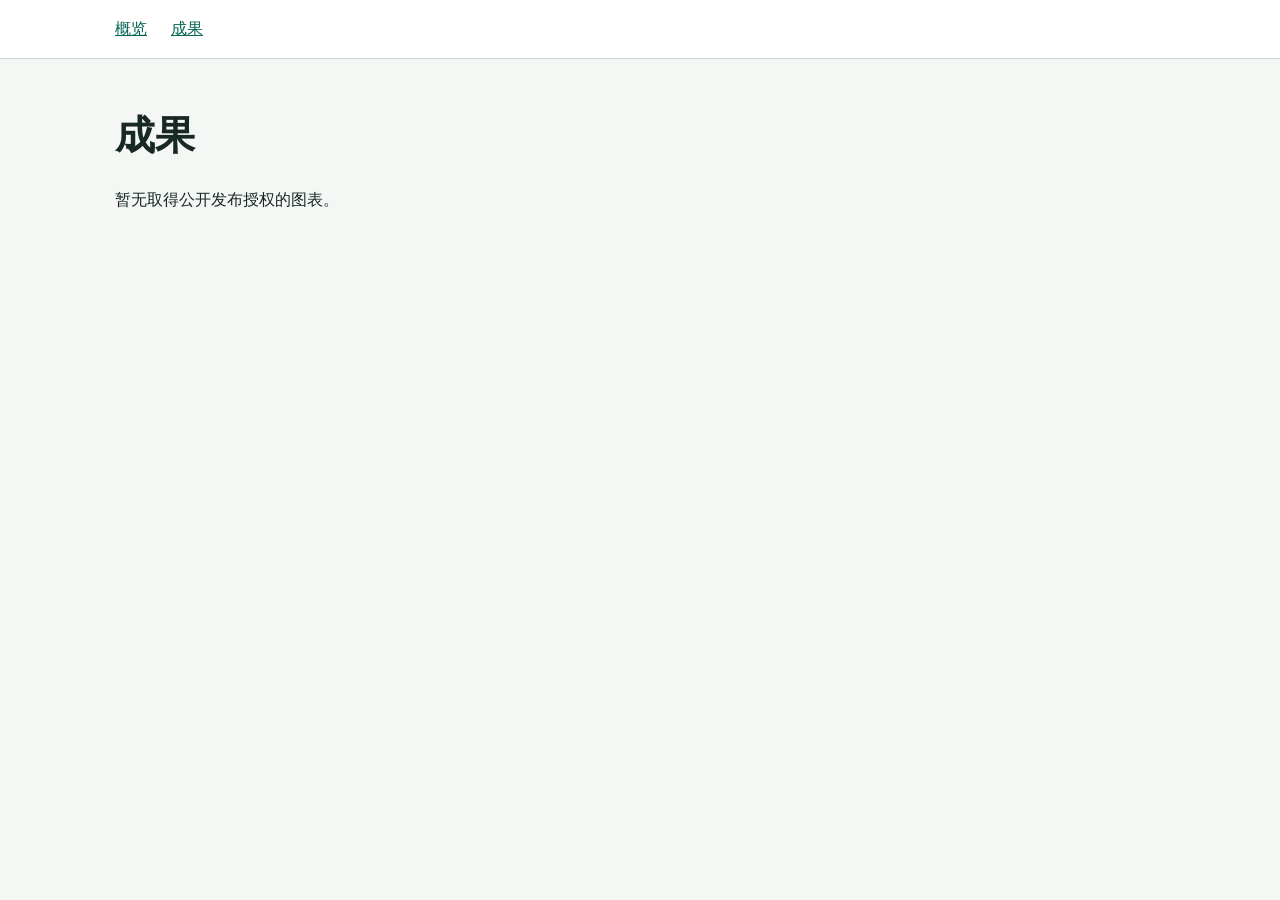
==== docs/results.html @ 7135bedb "Publish empty connectivity preview" ====
<!doctype html>
<html lang="zh-CN"><head><meta charset="utf-8"><meta name="viewport" content="width=device-width, initial-scale=1"><title>成果</title><link rel="stylesheet" href="assets/site.css"></head><body><header><nav class="wrap" aria-label="站点导航"><a href="index.html">概览</a><a href="results.html">成果</a></nav></header><main class="wrap"><h1>成果</h1><p class="intro">暂无取得公开发布授权的图表。</p></main></body></html>
---- docs/assets/site.css ----
:root{color:#182825;background:#f5f7f5;font-family:system-ui,sans-serif;line-height:1.65}
body{margin:0} .wrap{width:min(1050px,calc(100% - 2rem));margin:auto}
header{background:#fff;border-bottom:1px solid #cad8d1} nav{display:flex;gap:1.5rem;padding:1rem 0}
a{color:#066556} a:focus-visible{outline:2px solid #066556;outline-offset:4px}
main{padding:1.5rem 0 3rem} h1,h2,h3{line-height:1.25} h1{font-size:clamp(1.7rem,5vw,2.5rem)}
.intro{max-width:70ch} article{padding:1rem clamp(.65rem,3vw,1.5rem);margin:1rem 0 1.5rem;background:#fff;border:1px solid #cad8d1}
figure{margin:1rem 0} img{display:block;width:100%;height:auto} figcaption,.downloads{margin-top:.6rem}
summary{cursor:pointer;color:#066556;font-weight:600}.table-wrap{overflow:auto}
table{width:100%;border-collapse:collapse;text-align:start;font-variant-numeric:tabular-nums}
th,td{border-bottom:1px solid #cad8d1;padding:.4rem .55rem;text-align:start;min-width:5ch}
@media(max-width:480px){
  .table-wrap{overflow:visible} table,tbody,tr{display:block}
  thead{position:absolute;width:1px;height:1px;overflow:hidden;clip-path:inset(50%);white-space:nowrap}
  tbody tr{margin:.65rem 0;padding:.35rem .5rem;border:1px solid #cad8d1}
  td{display:grid;grid-template-columns:minmax(4.5rem,2fr) minmax(0,3fr);gap:.4rem;
     min-width:0;padding:.3rem .15rem;overflow-wrap:anywhere}
  td::before{content:attr(data-label);font-weight:600} td:last-child{border-bottom:0}
}
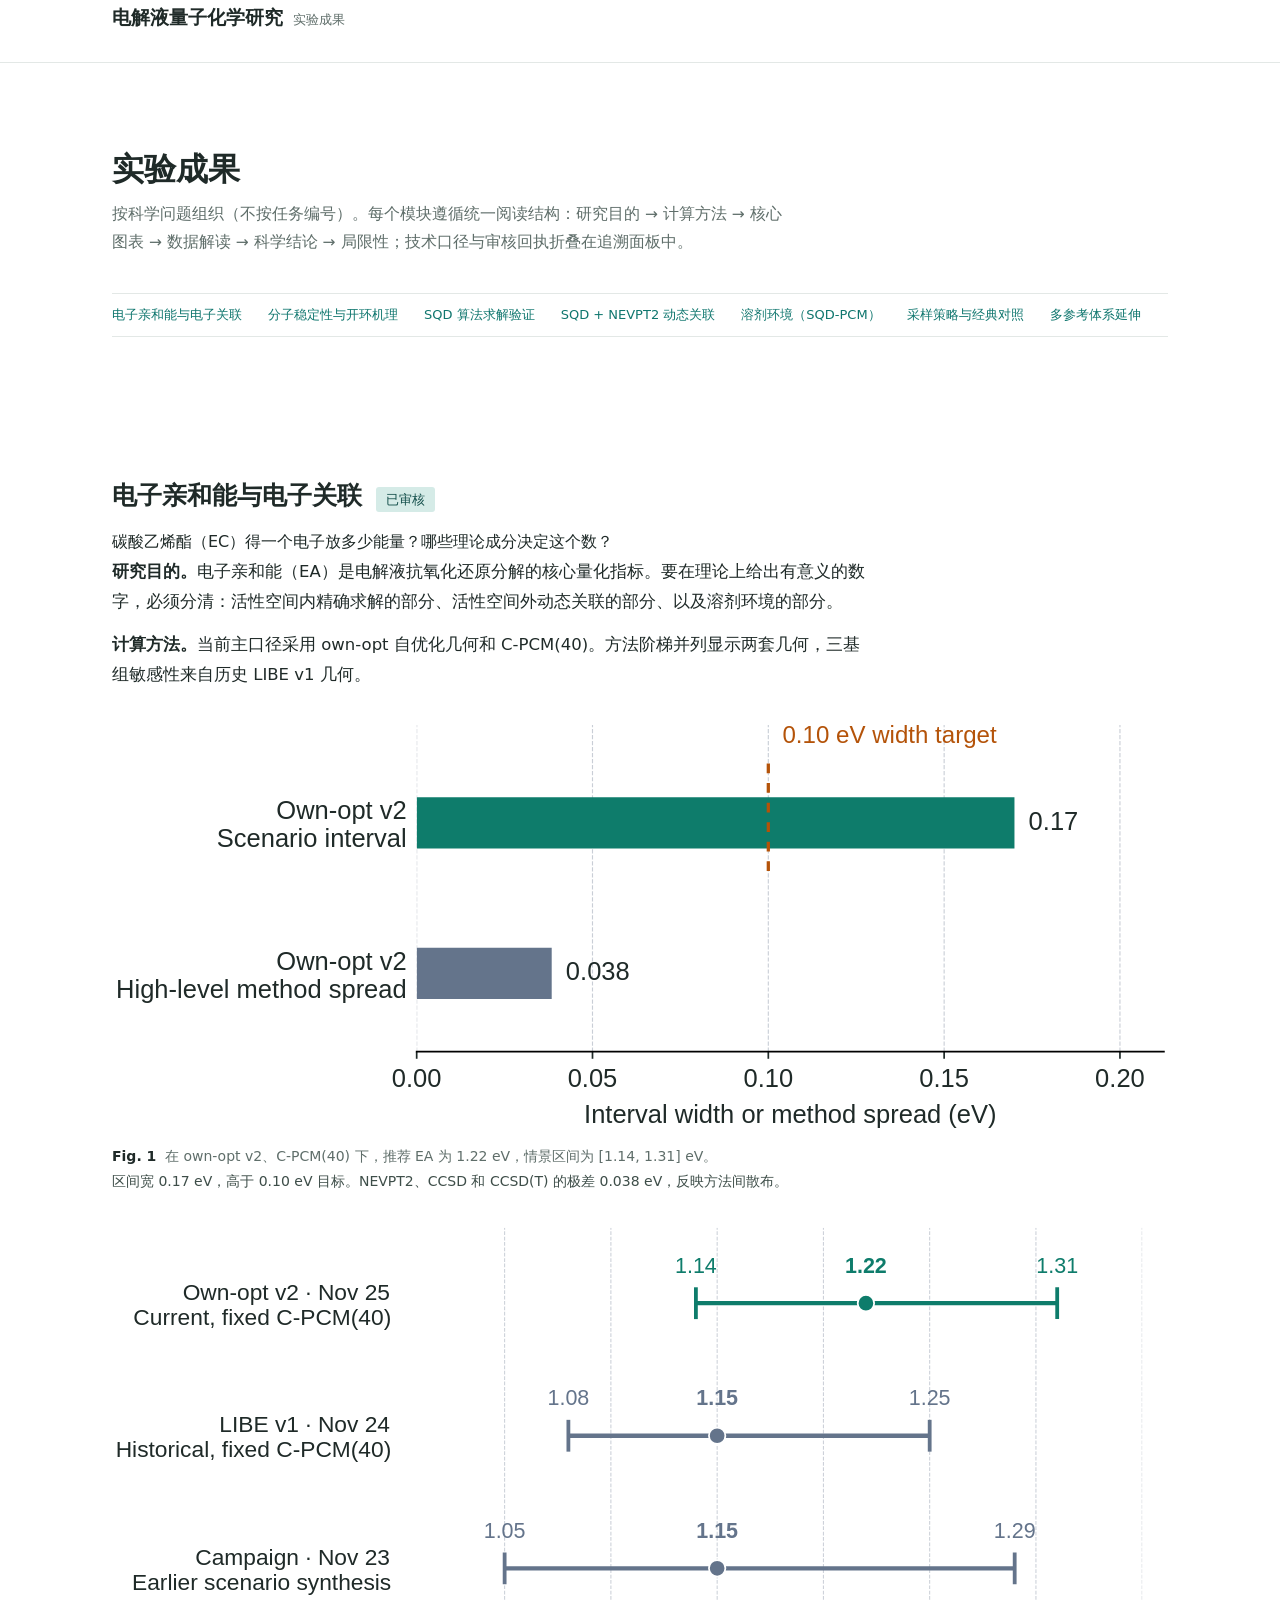
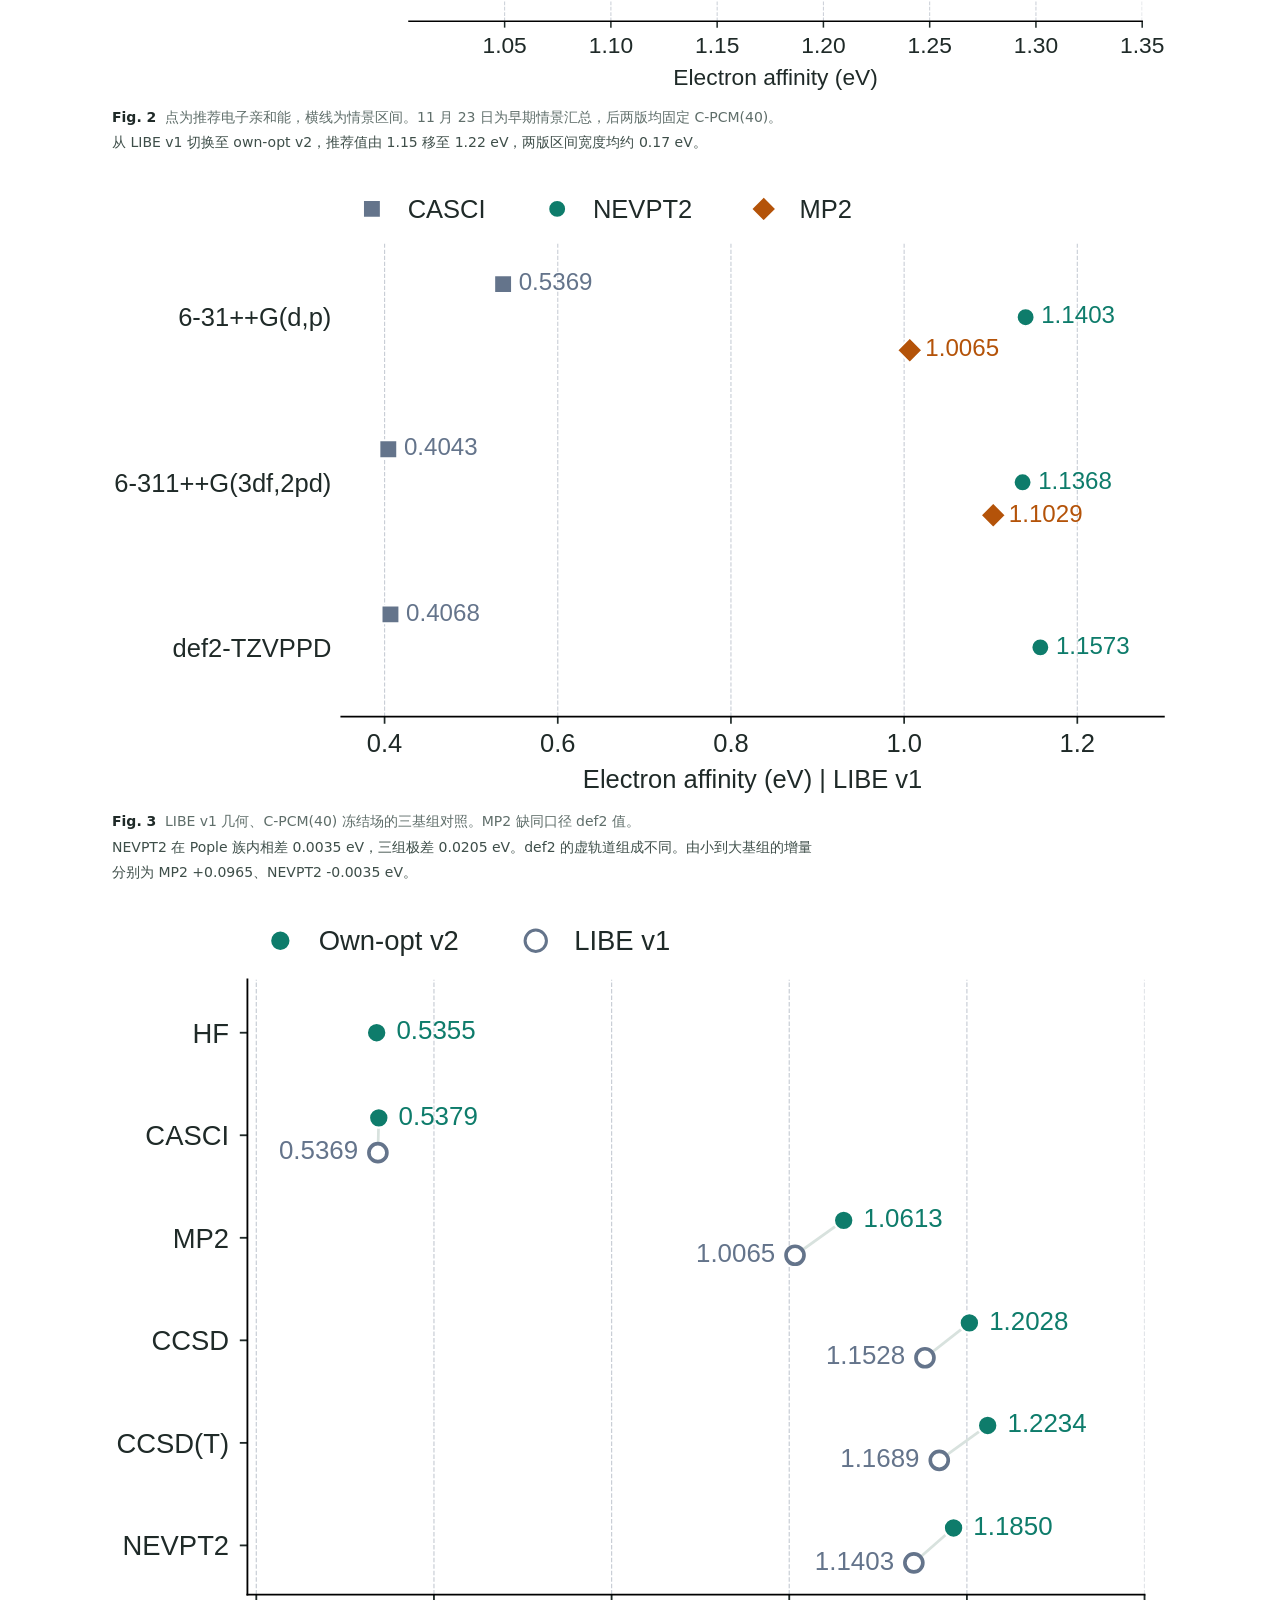
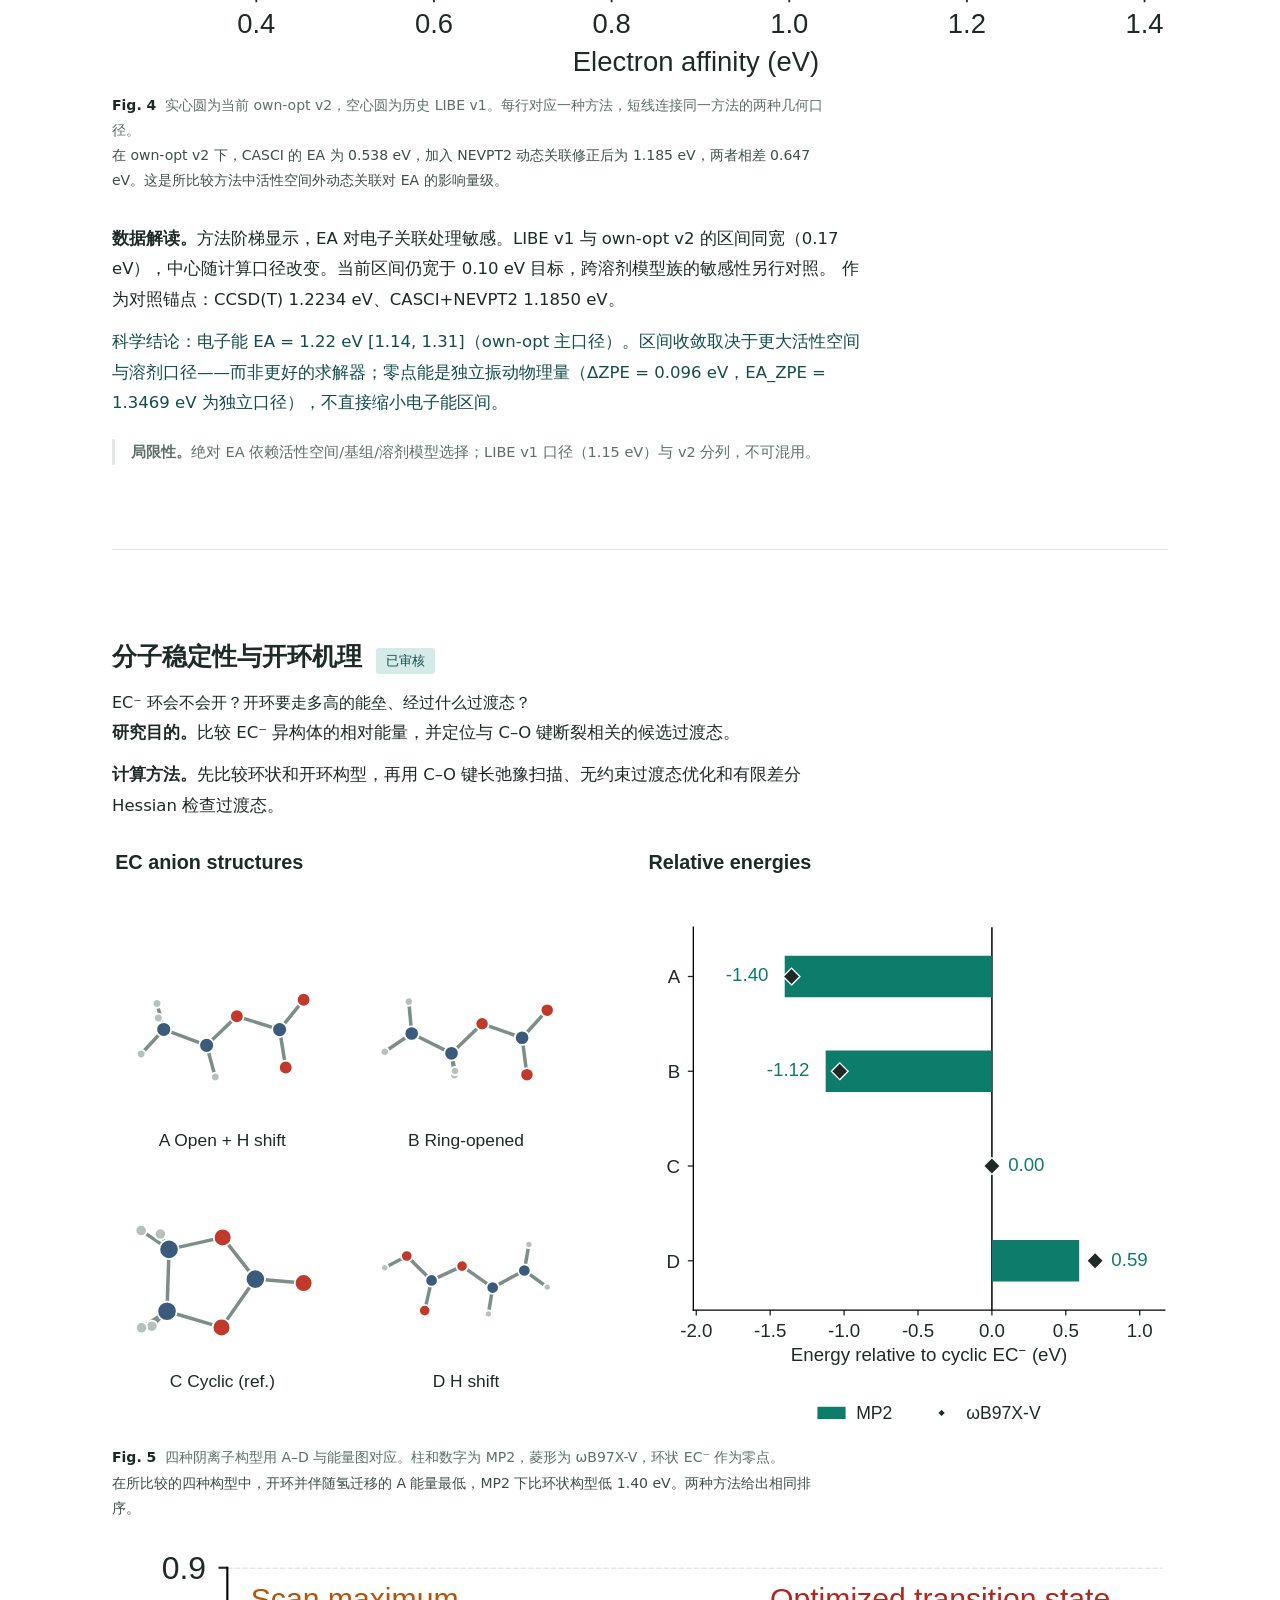
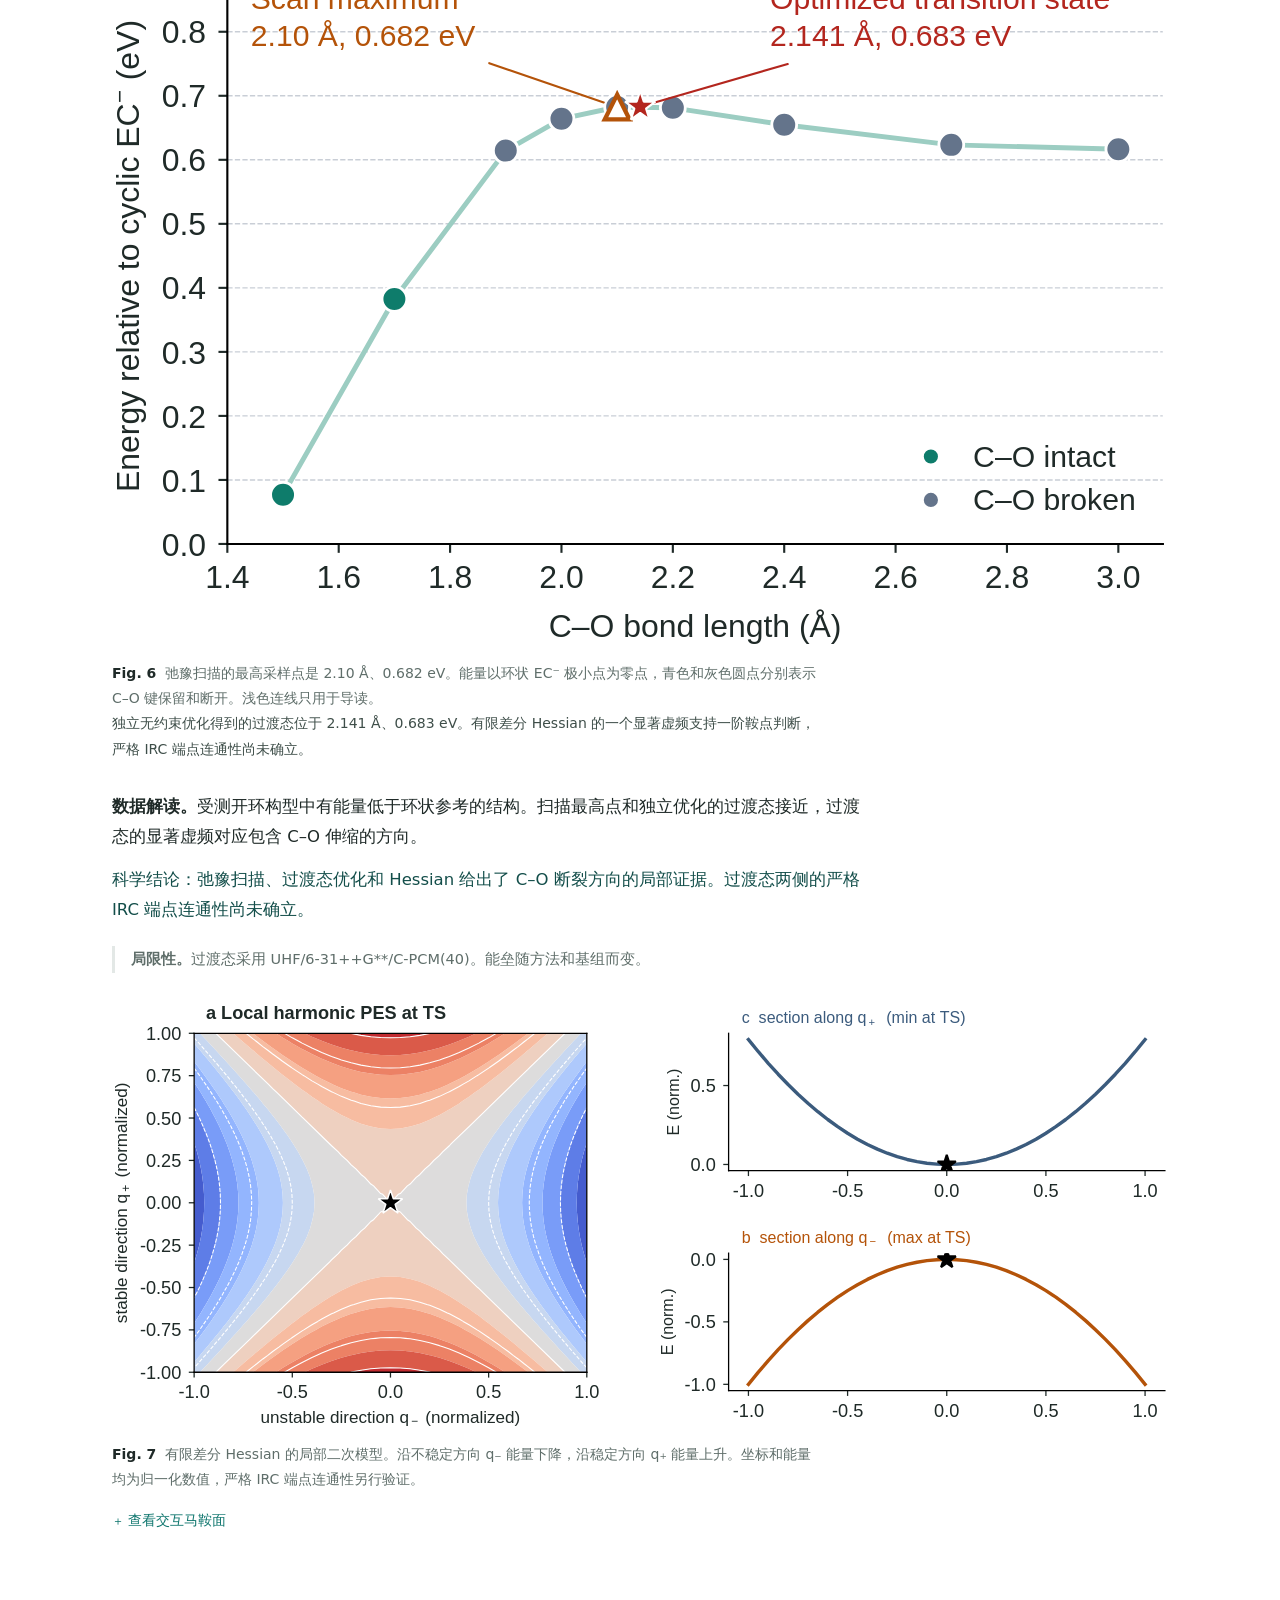
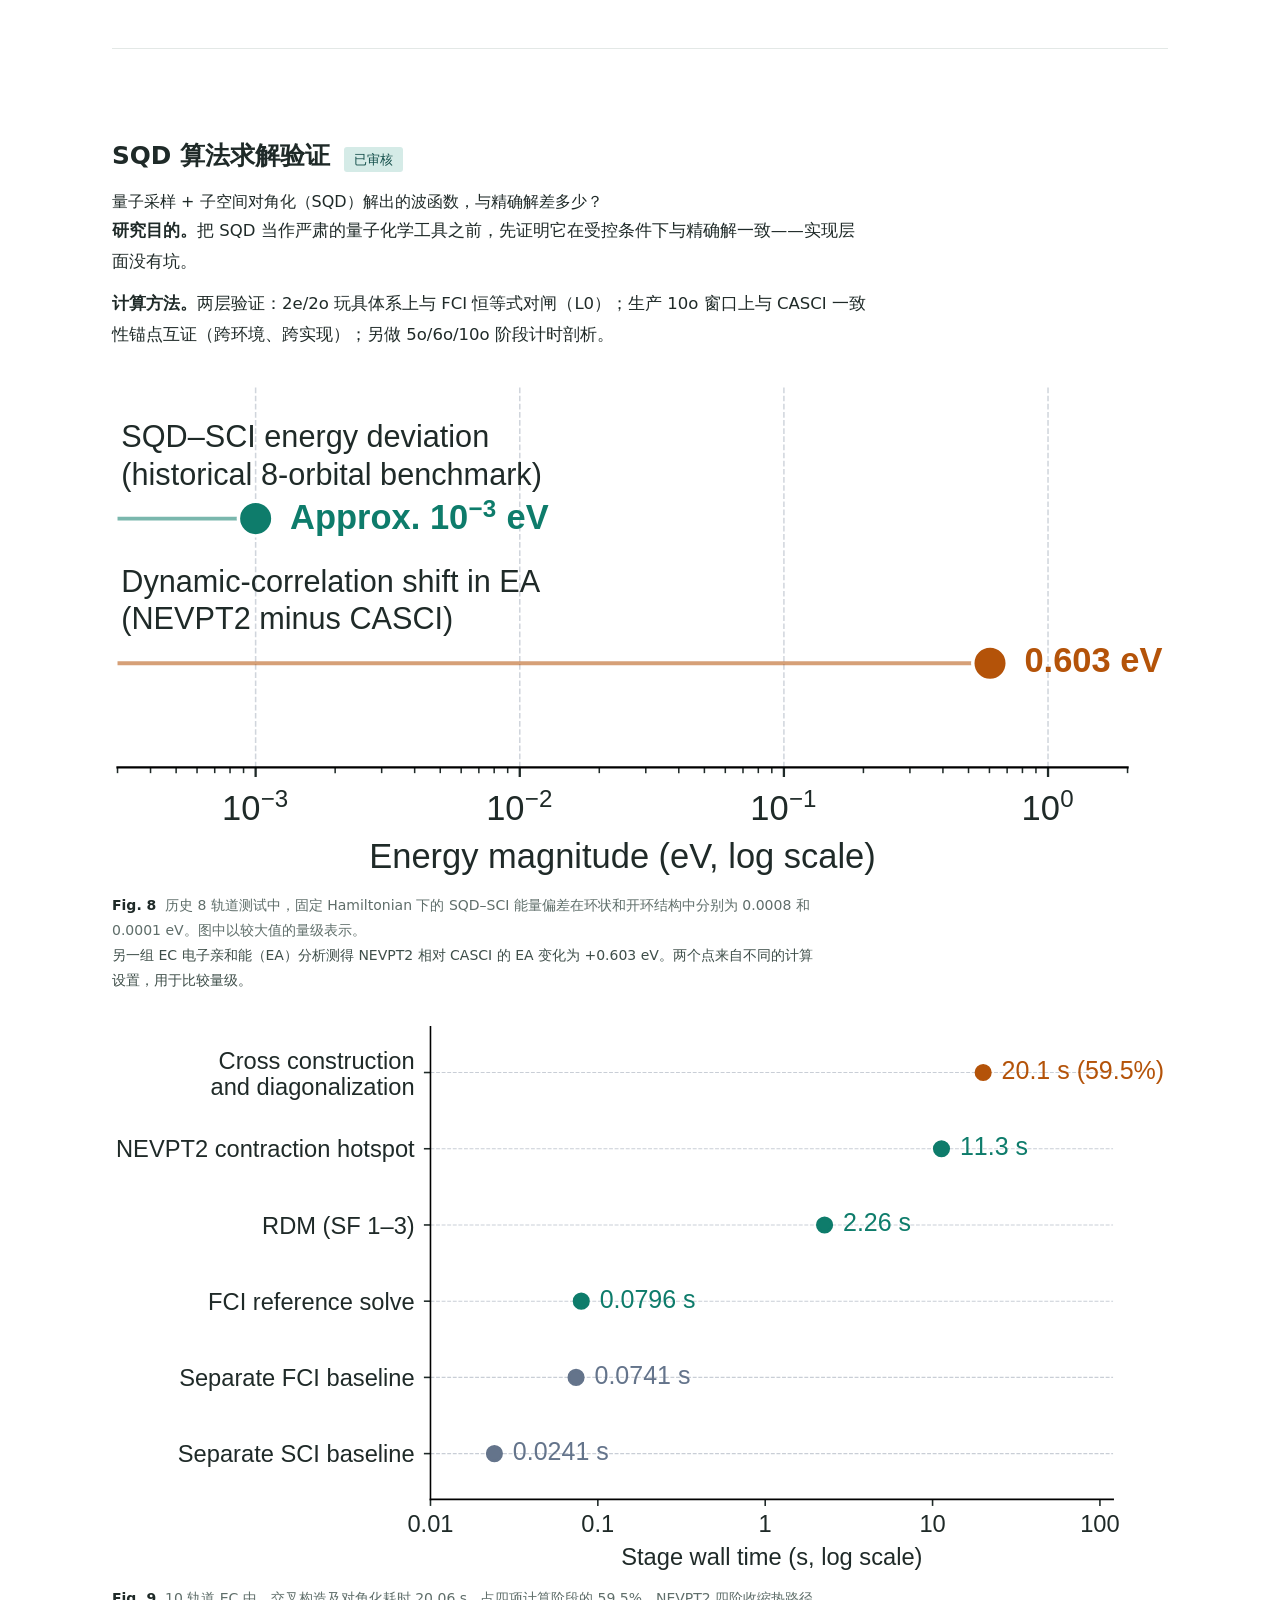
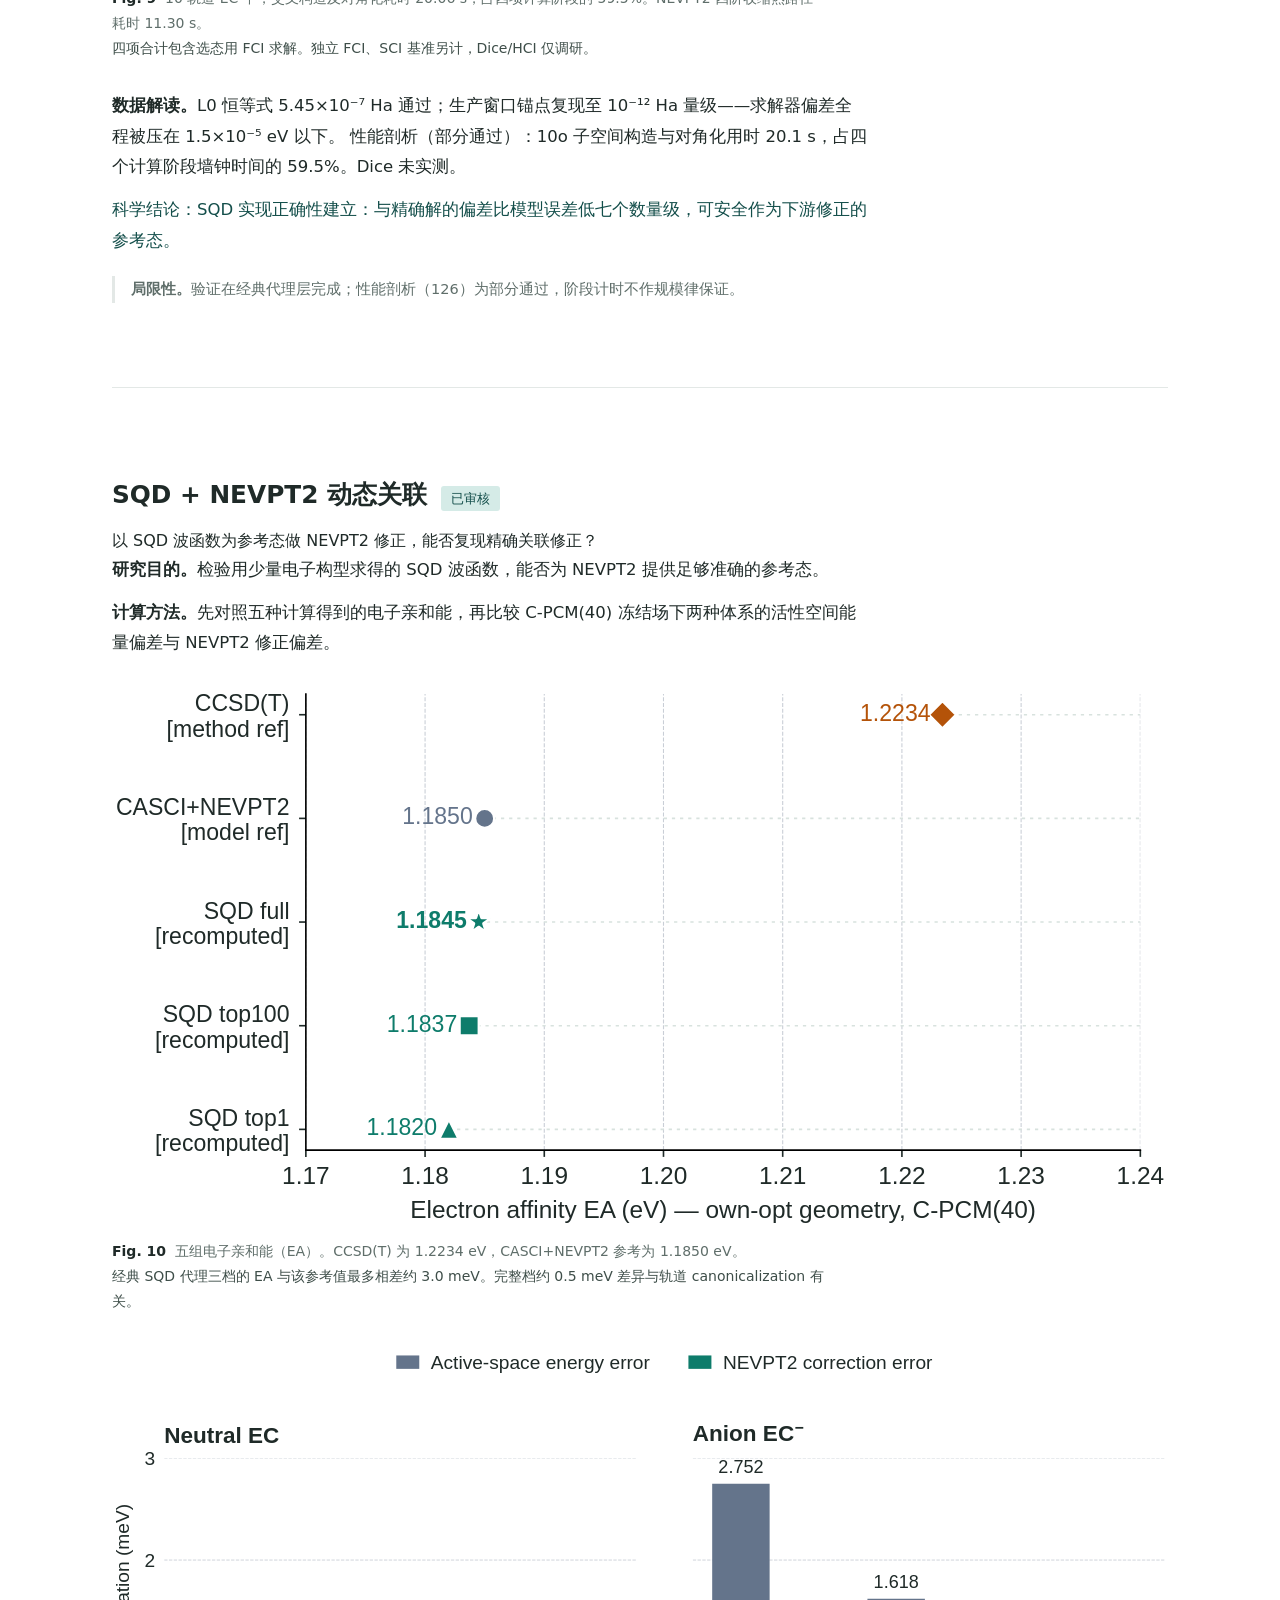
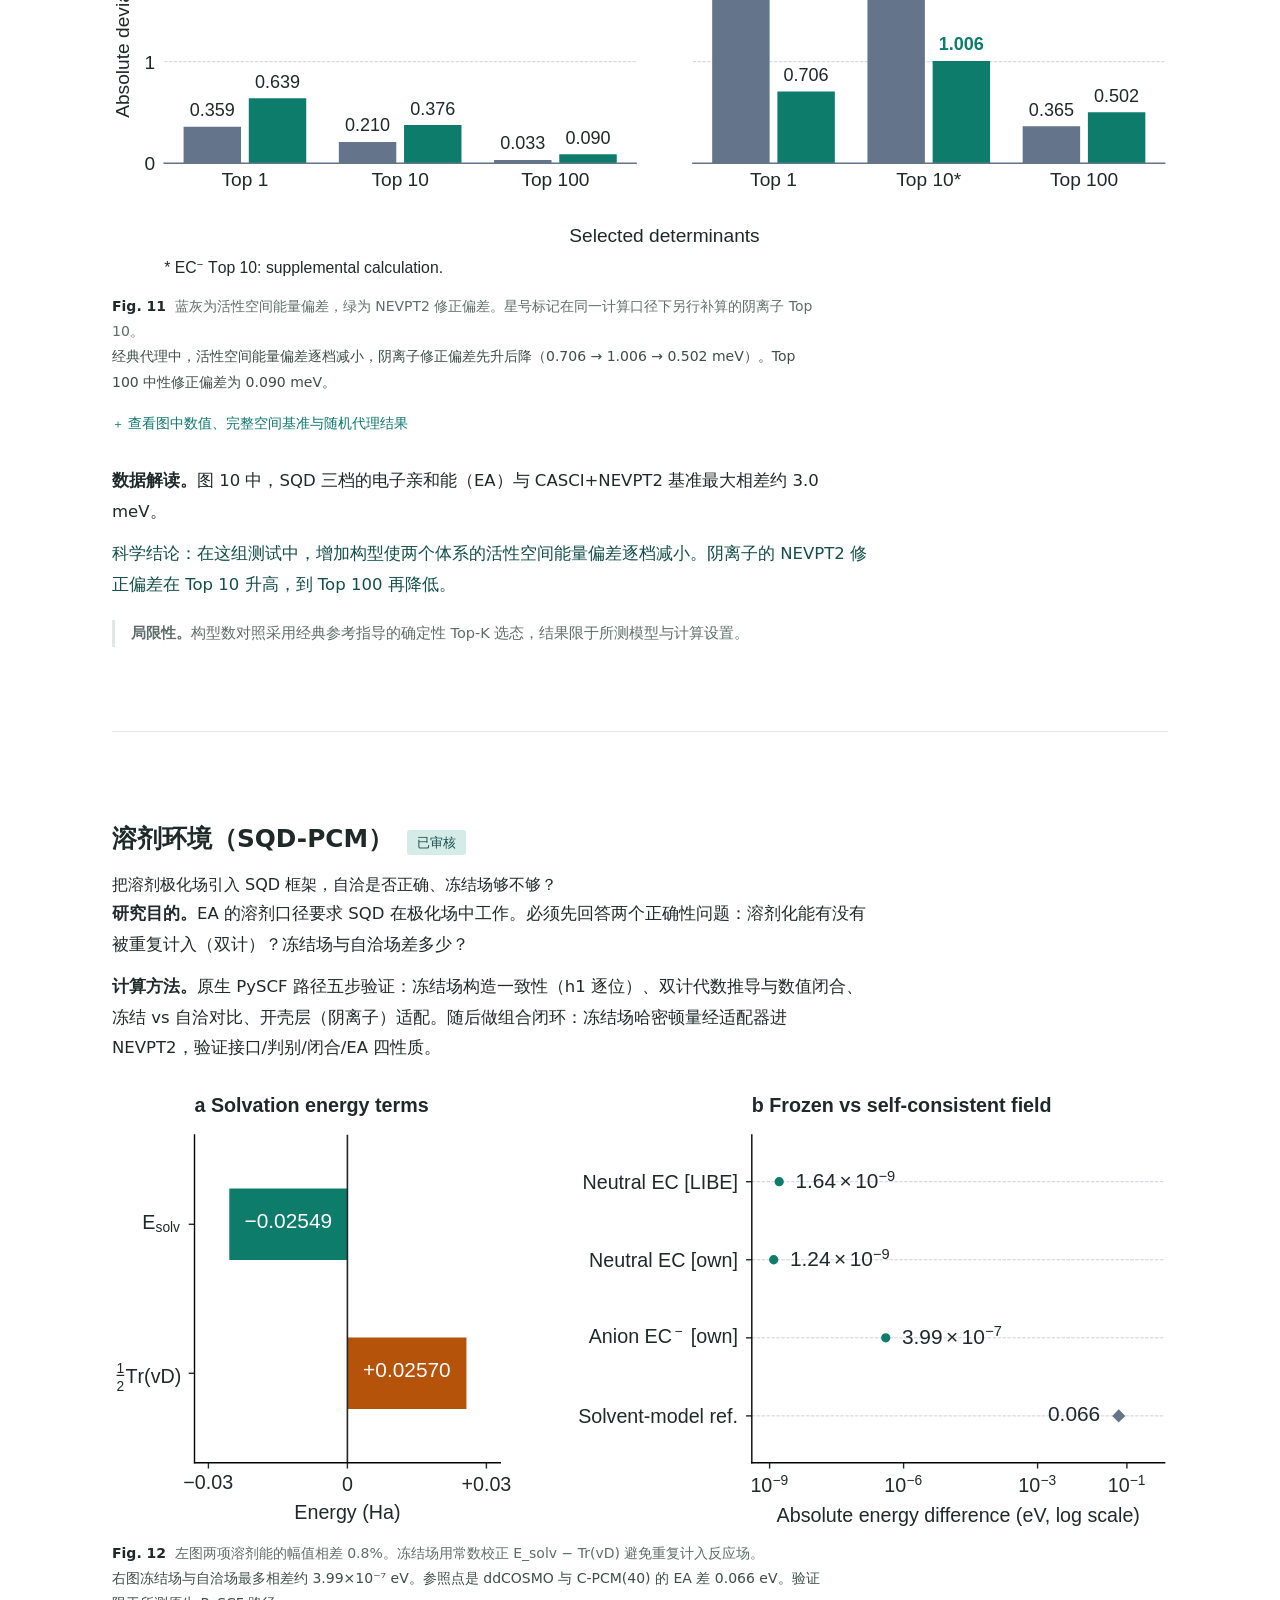
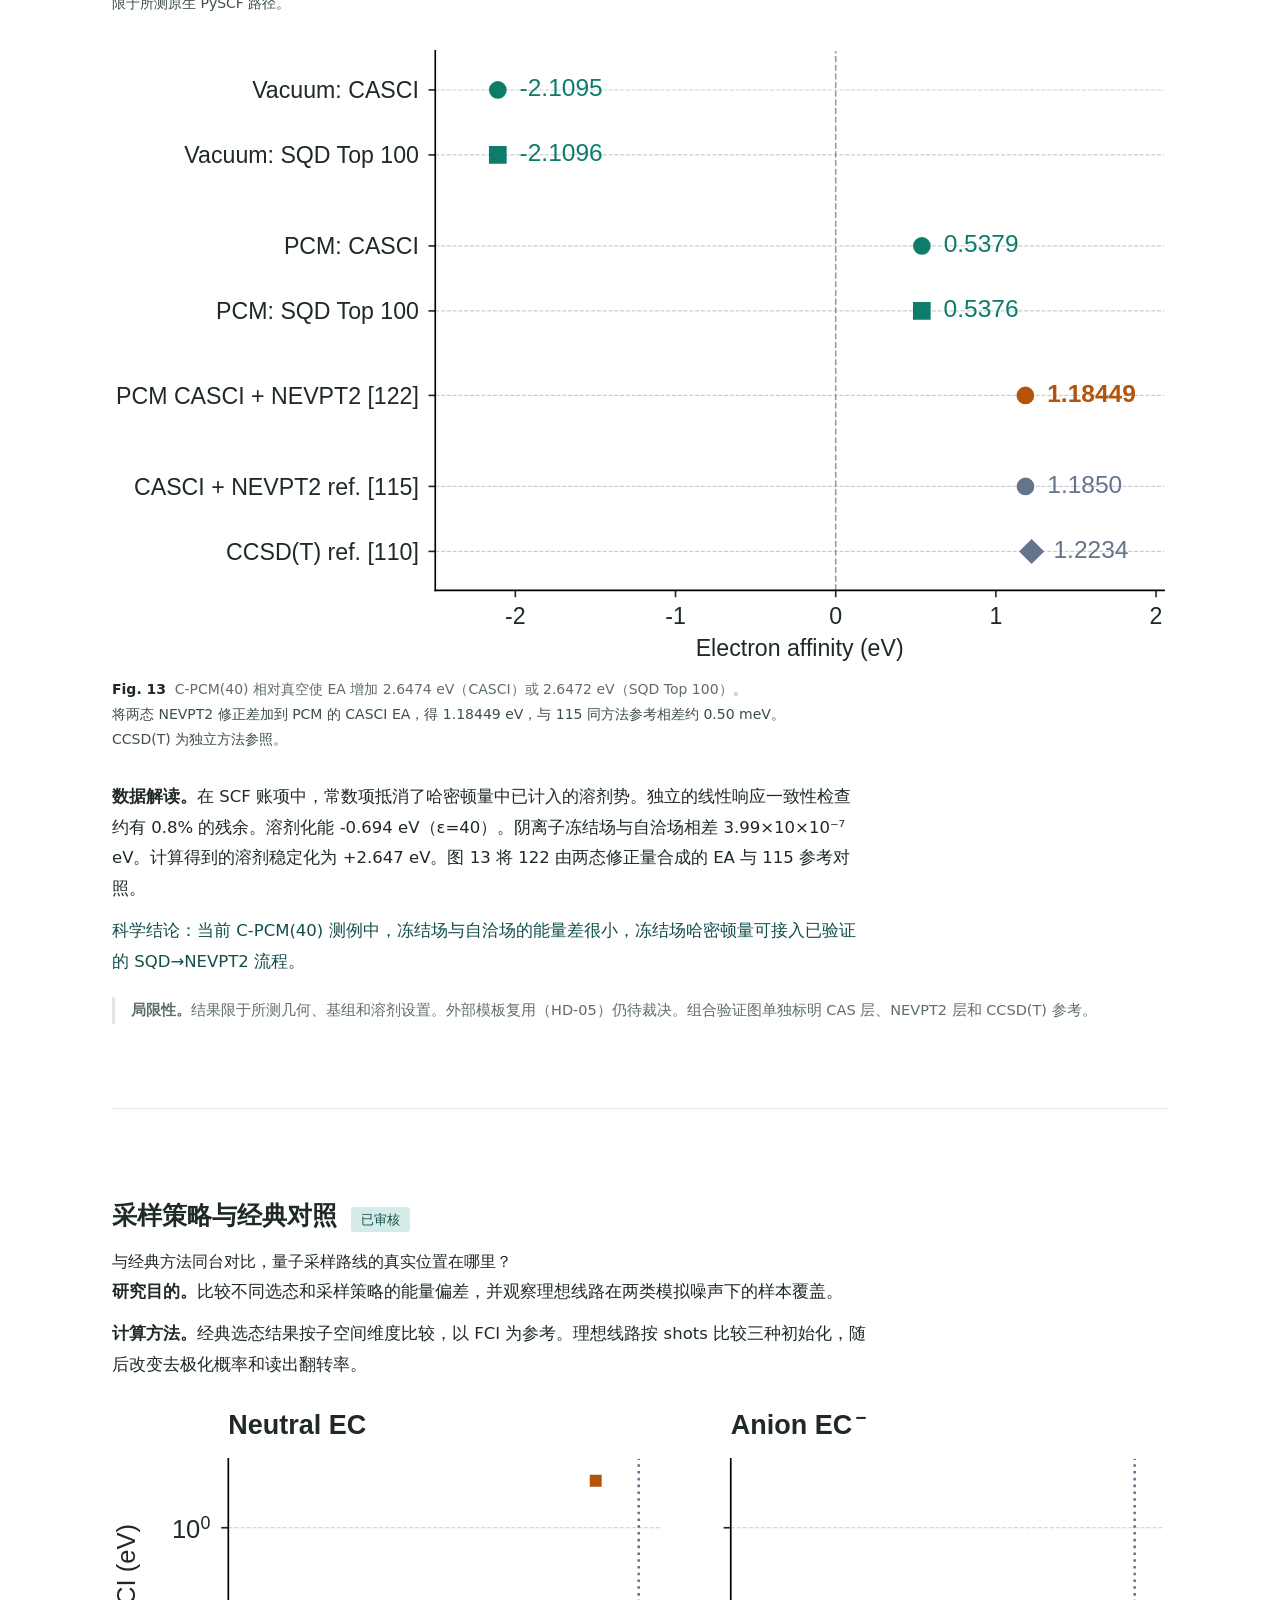
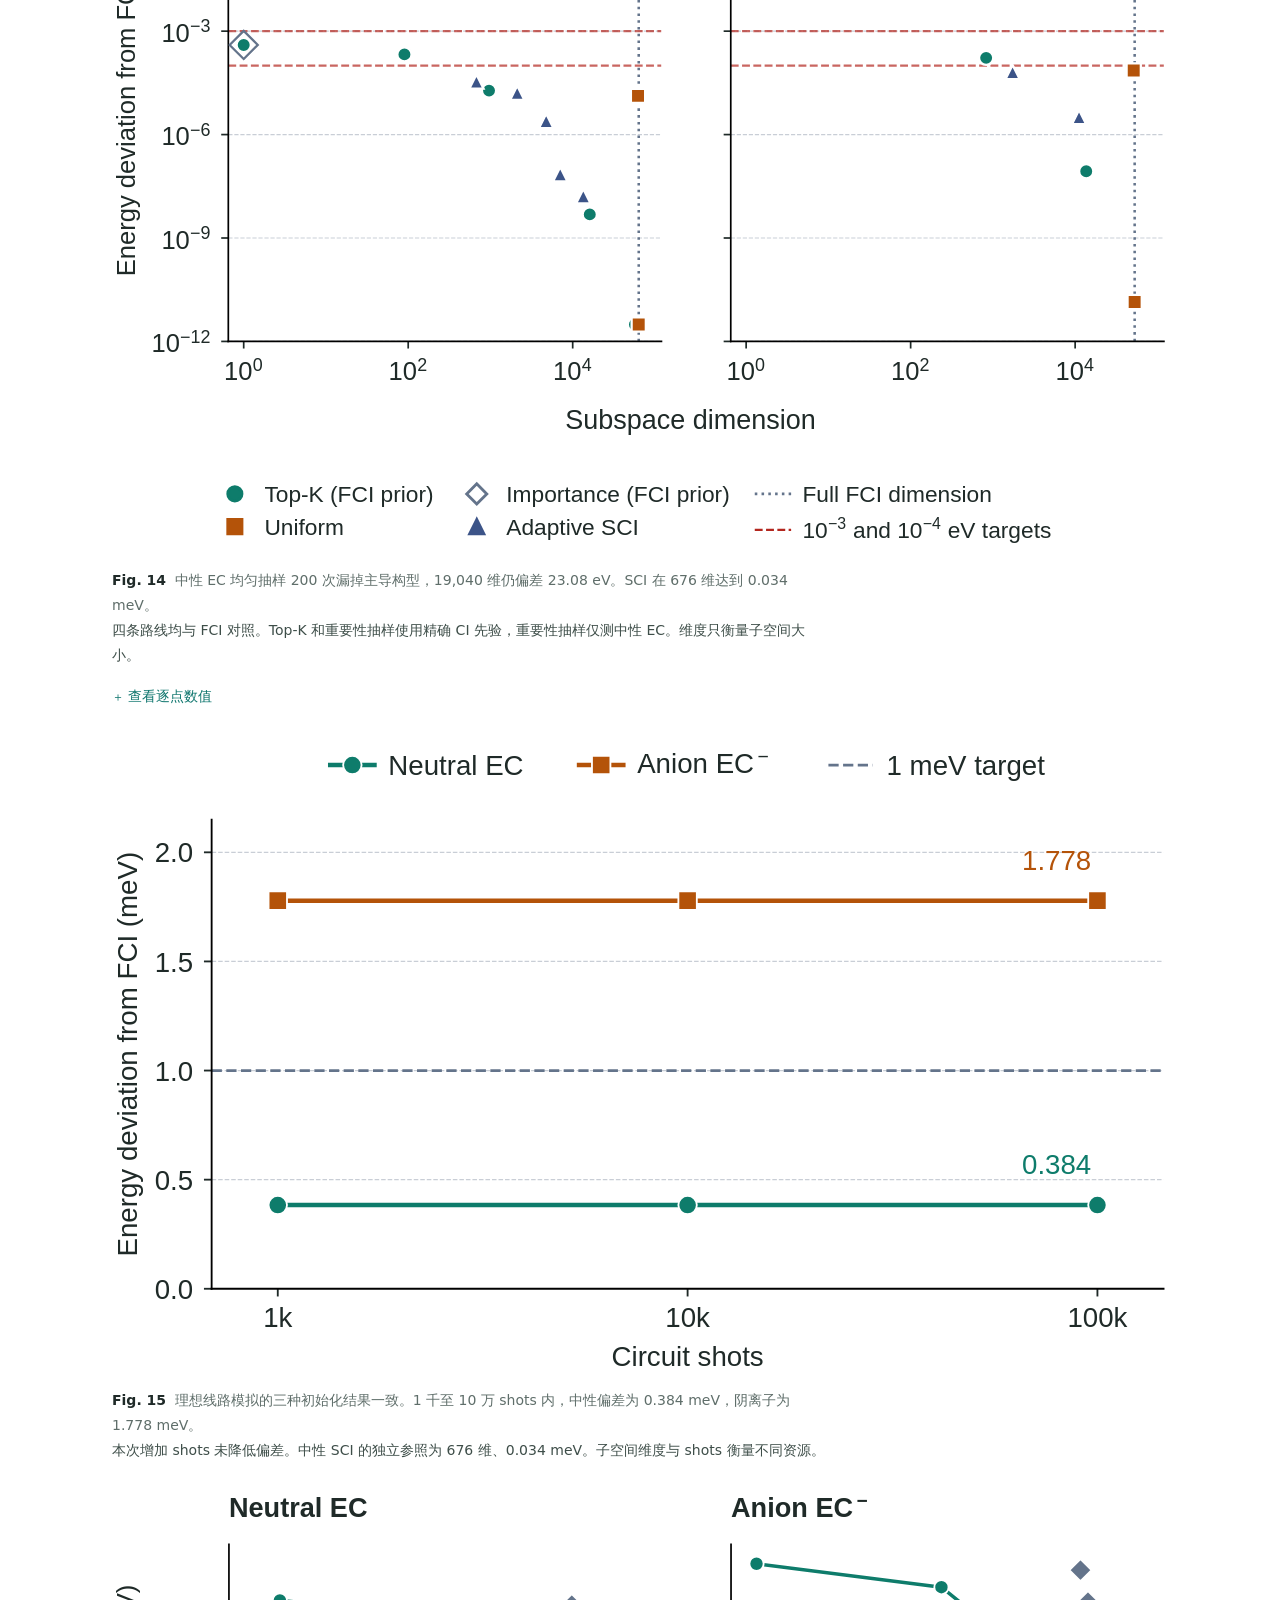
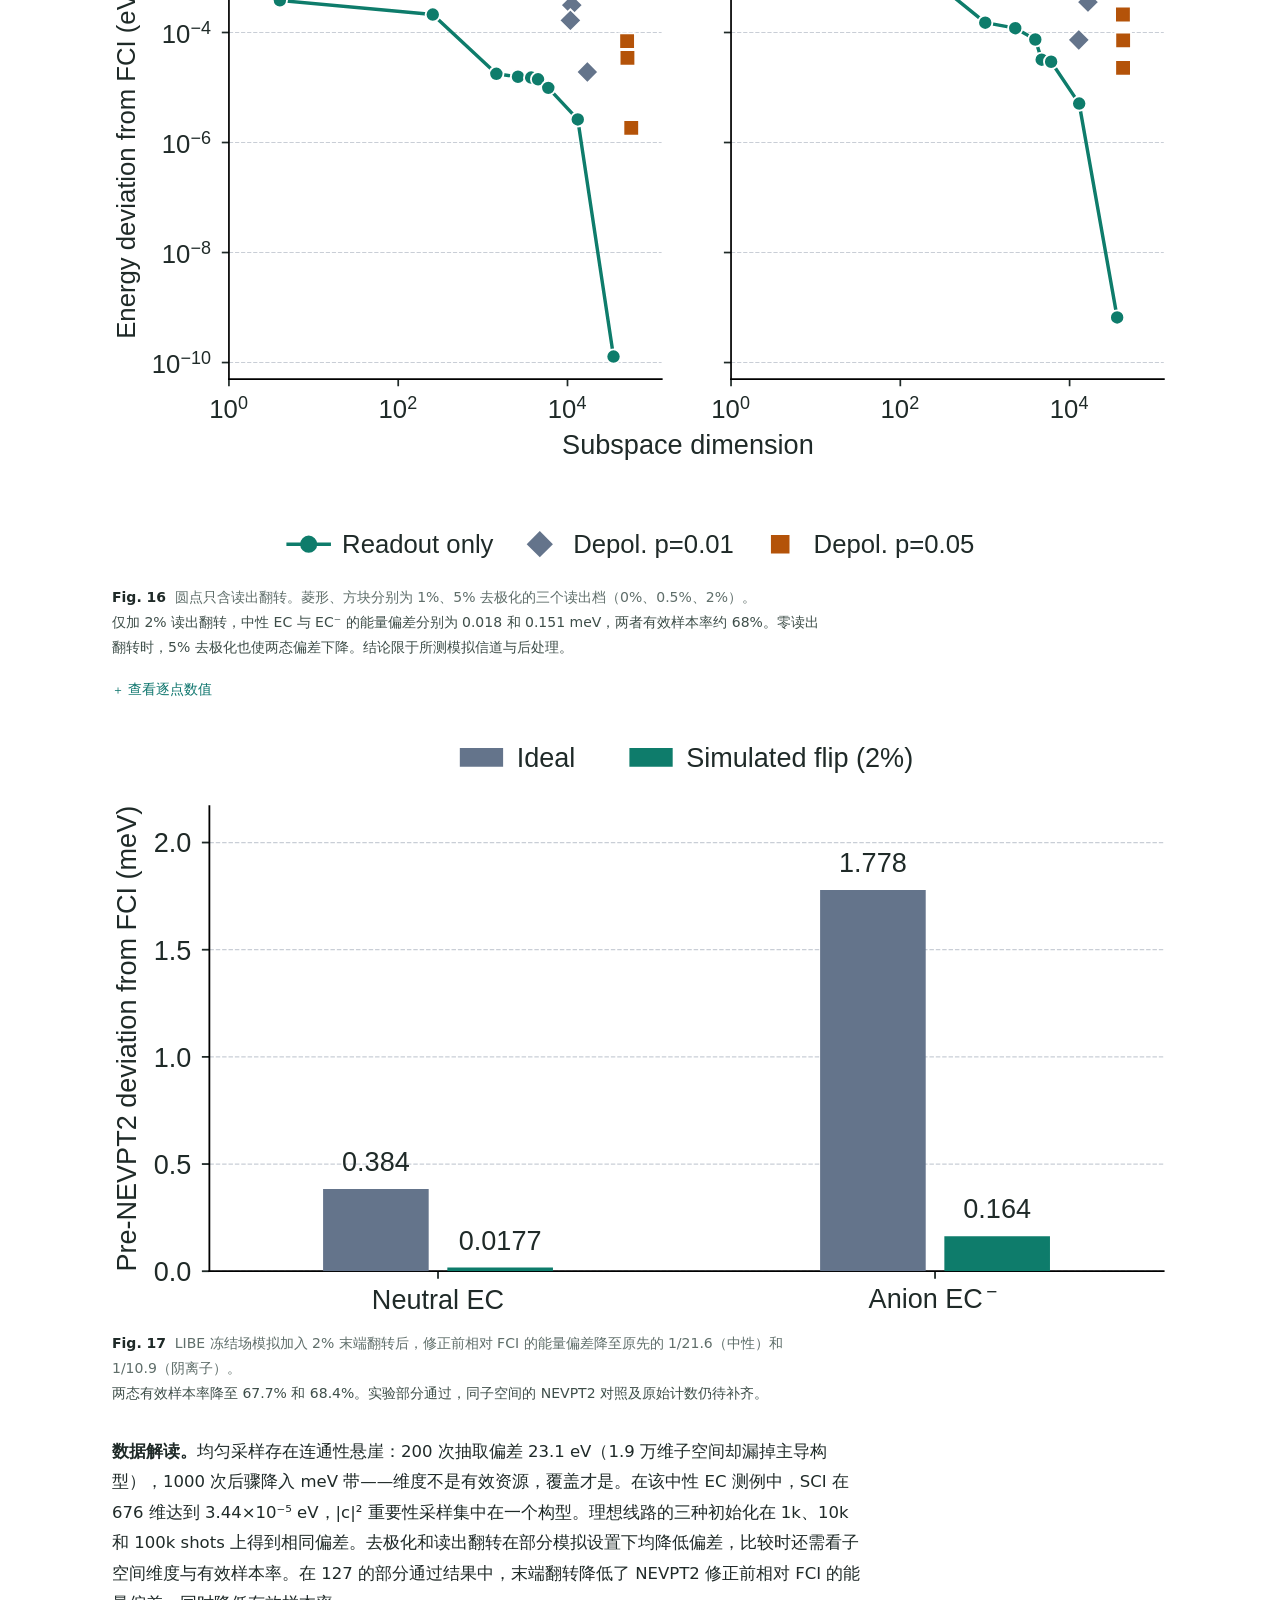
==== commit 5974017e: "Publish full research results" ====
--- a/docs/results.html
+++ b/docs/results.html
@@ -1,2 +1,251 @@
 <!doctype html>
-<html lang="zh-CN"><head><meta charset="utf-8"><meta name="viewport" content="width=device-width, initial-scale=1"><title>成果</title><link rel="stylesheet" href="assets/site.css"></head><body><header><nav class="wrap" aria-label="站点导航"><a href="index.html">概览</a><a href="results.html">成果</a></nav></header><main class="wrap"><h1>成果</h1><p class="intro">暂无取得公开发布授权的图表。</p></main></body></html>
+<html lang="zh-CN"><head>
+<meta charset="utf-8">
+<meta name="viewport" content="width=device-width, initial-scale=1">
+<title>实验成果 · 电解液量子化学研究</title>
+
+
+
+<style>/* site.css — 电解液量子化学科研网站 · 方向 A「刊」
+   设计系统唯一实现（DESIGN.md v2）。青绿主色 / 白底 / 期刊式层级。 */
+
+:root {
+  --ink: #1F2A28;
+  --teal: #0F766E;
+  --teal-deep: #134E4A;
+  --teal-tint: #D5EBE7;
+  --paper: #FFFFFF;
+  --canvas: #F4F6F5;
+  --muted: #5F6E6A;
+  --hairline: #E3E8E6;
+  --amber: #B45309;
+  --amber-tint: #FBEEDC;
+  --serif: "Noto Serif SC", "Songti SC", serif;
+  --sans: "Noto Sans SC", "Microsoft YaHei", sans-serif;
+  --w-wide: 1120px;
+  --w-read: 860px;
+}
+
+* { box-sizing: border-box; margin: 0; padding: 0; }
+html { scroll-behavior: smooth; }
+body {
+  background: var(--paper); color: var(--ink);
+  font-family: var(--sans); font-size: 16.5px; line-height: 1.85;
+  font-variant-numeric: tabular-nums;
+  -webkit-font-smoothing: antialiased;
+}
+a { color: var(--teal); text-decoration: none; }
+a:hover { text-decoration: underline; text-underline-offset: 3px; }
+:focus-visible { outline: 2px solid var(--teal); outline-offset: 2px; }
+img, svg { max-width: 100%; }
+
+.wrap { max-width: var(--w-wide); margin: 0 auto; padding: 0 32px; }
+.measure { max-width: 72ch; }
+
+/* ---------- 顶栏 ---------- */
+header.top { position: sticky; top: 0; background: rgba(255,255,255,.95); backdrop-filter: blur(8px);
+  border-bottom: 1px solid var(--hairline); z-index: 60; }
+.nav { display: flex; align-items: baseline; gap: 34px; height: 62px; }
+.brand { font-family: var(--serif); font-weight: 600; font-size: 19px; color: var(--ink); }
+.brand small { color: var(--muted); font-family: var(--sans); font-weight: 400; font-size: 12.5px; margin-left: 10px; }
+.nav nav { margin-left: auto; display: flex; gap: 26px; font-size: 14.5px; }
+.nav nav a { color: var(--muted); padding-bottom: 4px; }
+.nav nav a.on { color: var(--teal-deep); font-weight: 500; border-bottom: 2px solid var(--teal); }
+.nav .internal { font-size: 13px; color: var(--muted); border-left: 1px solid var(--hairline); padding-left: 22px; }
+
+/* ---------- 首屏 ---------- */
+.hero { padding: 88px 0 84px; border-bottom: 1px solid var(--hairline); }
+.hero-grid { display: grid; grid-template-columns: minmax(0,7fr) minmax(0,5fr); gap: 60px; align-items: start; }
+.kicker { font-size: 14px; color: var(--muted); margin-bottom: 16px; }
+h1 { font-family: var(--serif); font-weight: 600; font-size: clamp(30px, 3.8vw, 44px); line-height: 1.35; margin-bottom: 20px; }
+.lede { font-size: 17.5px; max-width: 60ch; margin-bottom: 24px; }
+.lede b { font-weight: 500; }
+.coreline { border-left: 3px solid var(--teal); padding: 6px 0 6px 18px; margin: 24px 0 32px; max-width: 62ch; }
+.coreline p { font-size: 16px; color: var(--teal-deep); }
+.coreline small { display: block; color: var(--muted); font-size: 13px; margin-top: 4px; }
+.statrow { display: flex; gap: 52px; flex-wrap: wrap; }
+.stat .n { font-size: 42px; font-weight: 500; color: var(--teal-deep); line-height: 1.15; }
+.stat .n em { font-style: normal; font-size: 16px; color: var(--muted); font-weight: 400; margin-left: 3px; }
+.stat .l { font-size: 13.5px; color: var(--muted); margin-top: 2px; max-width: 20ch; }
+.hero-fig img { width: 100%; display: block; }
+.hero-fig figcaption, .figcap { font-size: 13px; color: var(--muted); margin-top: 10px; line-height: 1.75;
+  border-top: 1px solid var(--hairline); padding-top: 10px; }
+
+/* ---------- 章节 ---------- */
+section.chapter { padding: 84px 0; border-bottom: 1px solid var(--hairline); }
+section.chapter.tint { background: var(--canvas); }
+.ch-head { margin-bottom: 36px; }
+.ch-head h2 { font-family: var(--serif); font-weight: 600; font-size: clamp(24px, 2.6vw, 32px); line-height: 1.4; }
+.ch-head .sub { color: var(--muted); font-size: 15.5px; margin-top: 8px; max-width: 68ch; }
+
+/* ---------- 成果模块（文章式） ---------- */
+.result { padding: 40px 0; border-top: 1px solid var(--hairline); }
+.result:first-of-type { border-top: none; padding-top: 8px; }
+.result-head { display: flex; align-items: baseline; gap: 14px; flex-wrap: wrap; margin-bottom: 8px; }
+.result-head h3 { font-family: var(--serif); font-weight: 600; font-size: 24px; line-height: 1.45; }
+.badge { display: inline-block; font-size: 12.5px; padding: 1px 10px; border-radius: 3px; font-weight: 500; vertical-align: 2px; white-space: nowrap; }
+.badge.ok { background: var(--teal-tint); color: var(--teal-deep); }
+.badge.partial { background: var(--amber-tint); color: var(--amber); }
+.badge.plain { background: var(--canvas); color: var(--muted); }
+.result .q { font-size: 15.5px; color: var(--teal-deep); margin-bottom: 14px; }
+.reading { display: flex; flex-wrap: wrap; gap: 4px 26px; font-size: 13px; color: var(--muted);
+  border-top: 1px solid var(--hairline); border-bottom: 1px solid var(--hairline); padding: 9px 0; margin: 22px 0; }
+.interp { max-width: 72ch; }
+.interp p { margin-bottom: 12px; }
+.interp .concl { color: var(--teal-deep); font-weight: 500; }
+.limits { font-size: 14.5px; color: var(--muted); border-left: 3px solid var(--hairline); padding-left: 16px; margin-top: 20px; }
+
+/* 图容器 */
+figure.fig { margin: 30px 0; }
+figure.fig img { width: 100%; display: block; background: #fff; }
+figure.fig figcaption { font-size: 14px; color: var(--muted); margin-top: 12px; line-height: 1.8; max-width: 80ch; }
+figure.fig figcaption b { color: var(--ink); font-weight: 500; }
+.figure-number, #lightbox .lightbox-number { color: inherit; font-weight: 700; white-space: nowrap; }
+.figure-number { color: var(--ink); margin-right: 0.3em; }
+#lightbox .lightbox-number { display: block; }
+#lightbox .lightbox-number:empty { display: none; }
+figure.fig .figure-zoom { display: block; width: 100%; margin: 0; padding: 0; border: 0; background: none; cursor: zoom-in; }
+
+/* 灯箱 */
+#lightbox { width: min(96vw, 1280px); max-height: 92vh; margin: auto; padding: 10px;
+  overflow: auto; border: 0; border-radius: 5px; background: #17211e; color: #E7EFED; }
+#lightbox::backdrop { background: rgba(20,28,26,.82); }
+#lightbox img { display: block; max-width: 100%; height: auto; margin-inline: auto; background: #fff; cursor: zoom-out; }
+#lightbox .cap { margin: 10px auto 2px; max-width: 85ch; white-space: pre-line; font-size: 13.5px; }
+#lightbox .lightbox-close { display: block; margin: 0 0 8px auto; padding: 7px 12px; min-height: 36px;
+  border: 1px solid #9FB6AB; background: #17211e; color: #fff; cursor: pointer; }
+#lightbox .lightbox-close:focus-visible { outline-color: #fff; }
+
+/* 追溯面板 */
+details.trace { margin-top: 16px; font-size: 14px; }
+details.trace summary { cursor: pointer; color: var(--teal); list-style: none; font-weight: 400; }
+details.trace summary::-webkit-details-marker { display: none; }
+details.trace summary::before { content: "＋ "; font-size: 12px; }
+details.trace[open] summary::before { content: "－ "; }
+details.trace table { width: 100%; border-collapse: collapse; margin-top: 10px; font-size: 13.5px; }
+details.trace th { text-align: left; font-weight: 500; color: var(--muted); padding: 6px 14px 6px 0; border-bottom: 1px solid var(--hairline); white-space: nowrap; }
+details.trace td { padding: 6px 14px 6px 0; border-bottom: 1px solid var(--hairline); }
+.figure-source-links { display: flex; flex-wrap: wrap; gap: 8px 16px; list-style: none; padding: 0; }
+.point-system { display: flex; flex-wrap: wrap; align-items: center; gap: 8px; margin-top: 12px; }
+.point-system select { font: inherit; color: var(--ink); background: #fff; border: 1px solid var(--muted);
+  padding: 5px 8px; min-height: 36px; }
+.figure-points .point-table { font-variant-numeric: tabular-nums; color: var(--ink); }
+.figure-points .point-table thead th { white-space: normal; }
+.figure-points .point-table[hidden], .figure-points .point-label { display: none; }
+@media (max-width: 620px) {
+  .figure-points .point-table thead { position: absolute; height: 1px; width: 1px; margin: -1px;
+    overflow: hidden; clip-path: inset(50%); }
+  .figure-points .point-table, .figure-points .point-table tbody, .figure-points .point-table tr { display: block; }
+  .figure-points .point-table tr { padding: 6px 0; border-bottom: 1px solid var(--hairline); }
+  .figure-points .point-table td { display: grid; grid-template-columns: minmax(0, 2fr) minmax(0, 3fr);
+    gap: 8px; padding: 2px 0; border: 0; overflow-wrap: anywhere; }
+  .figure-points .point-label { display: inline; color: var(--muted); }
+}
+
+/* 数据表 */
+table.data { width: 100%; border-collapse: collapse; font-size: 14.5px; }
+table.data th { text-align: left; font-weight: 500; color: var(--muted); padding: 8px 16px 8px 0; border-bottom: 2px solid var(--hairline); }
+table.data td { padding: 8px 16px 8px 0; border-bottom: 1px solid var(--hairline); }
+table.data td.num { text-align: right; font-variant-numeric: tabular-nums; }
+
+/* 分类学表（计算来源） */
+table.taxonomy td.src { white-space: nowrap; font-weight: 500; color: var(--teal-deep); }
+
+/* 3D / 交互容器 */
+.mol3d { width: 100%; height: 420px; background: #fff; position: relative; border: 1px solid var(--hairline); }
+.mol3d .hint { position: absolute; right: 14px; bottom: 12px; font-size: 12px; color: var(--muted); pointer-events: none; }
+.mol-legend { display: flex; gap: 16px; flex-wrap: wrap; font-size: 12.5px; color: var(--muted); margin: 8px 0 2px; }
+.mol-legend .dot { display: inline-block; width: 11px; height: 11px; border-radius: 50%; margin-right: 5px; vertical-align: -1px; }
+.mol-tabs { display: flex; flex-wrap: wrap; gap: 8px; margin: 14px 0; }
+.mol-tabs button { font-family: var(--sans); font-size: 13.5px; padding: 4px 14px; background: #fff;
+  border: 1px solid var(--hairline); border-radius: 3px; color: var(--muted); cursor: pointer; }
+.mol-tabs button.on { border-color: var(--teal); color: var(--teal-deep); font-weight: 500; }
+.plotly-box { width: 100%; height: 480px; border: 1px solid var(--hairline); background: #fff; }
+
+/* 方法流程（示意图占位容器） */
+.pipeline { margin: 28px 0; }
+.pipeline svg { width: 100%; height: auto; }
+
+/* 结论列表 */
+ul.props { list-style: none; max-width: 76ch; }
+ul.props li { padding: 14px 0 14px 30px; position: relative; border-bottom: 1px solid var(--hairline); }
+ul.props li::before { content: ""; position: absolute; left: 2px; top: 24px; width: 14px; height: 3px; background: var(--teal); }
+ul.props li .ev { display: block; font-size: 13px; color: var(--muted); margin-top: 2px; }
+
+/* 页脚 */
+footer { padding: 52px 0 64px; font-size: 13.5px; color: var(--muted); }
+footer .cols { display: flex; gap: 80px; flex-wrap: wrap; }
+
+/* 内部管理区（ops） */
+body.ops { background: #ECEFF0; }
+body.ops .panel { background: #fff; border: 1px solid #D5DAD8; border-left: 3px solid #9AA5A0; border-radius: 2px; padding: 18px 20px; margin-bottom: 16px; }
+body.ops .panel h2 { font-family: var(--sans); font-size: 16px; font-weight: 700; margin-bottom: 10px; color: #3E4E49; }
+body.ops .brand { color: #3E4E49; }
+body.ops .brand small { color: #7A8581; }
+body.ops header.top { background: #ECEFF0; border-bottom: 1px solid #D5DAD8; }
+body.ops .nav a { color: #5F6E6A; }
+body.ops .tag { background: #ECEFF0; color: #5F6E6A; }
+body.ops .badge.ok { background: #E2E7E5; color: #3E4E49; }
+body.ops .badge.partial { background: #F0E9DE; color: #8A6D3B; }
+body.ops .cols2 { display: grid; grid-template-columns: 1fr 1fr; gap: 18px; }
+body.ops .tag { font-size: 12px; padding: 1px 8px; border-radius: 3px; background: var(--canvas); color: var(--muted); }
+body.ops .grid-tasks .task { display: flex; justify-content: space-between; gap: 12px; padding: 8px 0; border-bottom: 1px solid var(--hairline); font-size: 14px; }
+
+/* 兼容提示条 */
+.compat-note { background: var(--amber-tint); color: var(--amber); font-size: 13.5px; padding: 8px 16px; text-align: center; }
+
+/* 响应式 */
+@media (max-width: 900px) {
+  .hero-grid { grid-template-columns: 1fr; gap: 36px; }
+  .nav nav { display: none; }
+  .nav .internal { display: none; }
+  .statrow { gap: 30px; }
+  body.ops .cols2 { grid-template-columns: 1fr; }
+  .reading { gap: 4px 18px; }
+}
+@media (max-width: 480px) {
+  .wrap { padding: 0 20px; }
+  .stat .n { font-size: 34px; }
+  .mol3d { height: 320px; }
+  details.trace table, details.trace tbody, details.trace tr, details.trace th, details.trace td { display: block; }
+  details.trace th { border-bottom: none; padding-bottom: 0; }
+  details.trace td { padding: 2px 0 10px 0; border-bottom: 1px solid var(--hairline); }
+  table.data { font-size: 13px; }
+}
+@media (prefers-reduced-motion: reduce) {
+  html { scroll-behavior: auto; }
+  * { transition: none !important; animation: none !important; }
+}
+
+:root{--sans:system-ui,"Microsoft YaHei",sans-serif;--serif:system-ui,"Microsoft YaHei",sans-serif}
+
+.point-system-label{margin:12px 0 2px;font-size:14px;color:var(--teal-deep)}
+a.figure-zoom{display:block} .interactive-saddle p{margin:8px 0}</style><script src="assets/site.js" defer=""></script><meta name="release-version" content="research-results-20261126">
+</head>
+<body>
+<header class="top"><div class="wrap nav">
+  <div class="brand">电解液量子化学研究<small>实验成果</small></div>
+  
+  
+</div></header>
+
+<section class="chapter" style="border-bottom:none;padding-bottom:30px"><div class="wrap">
+  <div class="ch-head">
+    <h2>实验成果</h2>
+    <p class="sub">按科学问题组织（不按任务编号）。每个模块遵循统一阅读结构：研究目的 → 计算方法 → 核心图表 → 数据解读 → 科学结论 → 局限性；技术口径与审核回执折叠在追溯面板中。</p>
+  </div>
+  <div class="reading" id="topic-nav"><a href="#ea">电子亲和能与电子关联</a><a href="#stability">分子稳定性与开环机理</a><a href="#sqd-solver">SQD 算法求解验证</a><a href="#sqd-nevpt2">SQD + NEVPT2 动态关联</a><a href="#sqd-pcm">溶剂环境（SQD-PCM）</a><a href="#sampling">采样策略与经典对照</a><a href="#mr">多参考体系延伸</a></div>
+</div></section>
+
+<div class="wrap"><div id="results-body"><section class="chapter" id="ea"><div><div class="result-head"><h2>电子亲和能与电子关联</h2><span class="badge ok">已审核</span></div><p class="q" style="font-size:16px">碳酸乙烯酯（EC）得一个电子放多少能量？哪些理论成分决定这个数？</p><div class="interp"><p><b>研究目的。</b>电子亲和能（EA）是电解液抗氧化还原分解的核心量化指标。要在理论上给出有意义的数字，必须分清：活性空间内精确求解的部分、活性空间外动态关联的部分、以及溶剂环境的部分。</p><p><b>计算方法。</b>当前主口径采用 own-opt 自优化几何和 C-PCM(40)。方法阶梯并列显示两套几何，三基组敏感性来自历史 LIBE v1 几何。</p></div><figure class="fig"><a class="figure-zoom" href="figures/png/fig2_ea_precision.png" aria-label="放大图表 Fig. 1。 在 own-opt v2、C-PCM(40) 下，推荐 EA 为 1.22 eV，情景区间为 [1.14, 1.31] eV。"><img class="zoom" src="figures/svg/fig2_ea_precision.svg" alt="在 own-opt v2、C-PCM(40) 下，推荐 EA 为 1.22 eV，情景区间为 [1.14, 1.31] eV。" loading="lazy"></a><figcaption><strong class="figure-number">Fig. 1</strong> <span class="figure-caption-text">在 own-opt v2、C-PCM(40) 下，推荐 EA 为 1.22 eV，情景区间为 [1.14, 1.31] eV。<br><span style="color:#3E4E49">区间宽 0.17 eV，高于 0.10 eV 目标。NEVPT2、CCSD 和 CCSD(T) 的极差 0.038 eV，反映方法间散布。</span></span></figcaption></figure><figure class="fig"><a class="figure-zoom" href="figures/png/fig9_ea_evolution.png" aria-label="放大图表 Fig. 2。 点为推荐电子亲和能，横线为情景区间。11 月 23 日为早期情景汇总，后两版均固定 C-PCM(40)。"><img class="zoom" src="figures/svg/fig9_ea_evolution.svg" alt="点为推荐电子亲和能，横线为情景区间。11 月 23 日为早期情景汇总，后两版均固定 C-PCM(40)。" loading="lazy"></a><figcaption><strong class="figure-number">Fig. 2</strong> <span class="figure-caption-text">点为推荐电子亲和能，横线为情景区间。11 月 23 日为早期情景汇总，后两版均固定 C-PCM(40)。<br><span style="color:#3E4E49">从 LIBE v1 切换至 own-opt v2，推荐值由 1.15 移至 1.22 eV，两版区间宽度均约 0.17 eV。</span></span></figcaption></figure><figure class="fig"><a class="figure-zoom" href="figures/png/fig10_basis.png" aria-label="放大图表 Fig. 3。 LIBE v1 几何、C-PCM(40) 冻结场的三基组对照。MP2 缺同口径 def2 值。"><img class="zoom" src="figures/svg/fig10_basis.svg" alt="LIBE v1 几何、C-PCM(40) 冻结场的三基组对照。MP2 缺同口径 def2 值。" loading="lazy"></a><figcaption><strong class="figure-number">Fig. 3</strong> <span class="figure-caption-text">LIBE v1 几何、C-PCM(40) 冻结场的三基组对照。MP2 缺同口径 def2 值。<br><span style="color:#3E4E49">NEVPT2 在 Pople 族内相差 0.0035 eV，三组极差 0.0205 eV。def2 的虚轨道组成不同。由小到大基组的增量分别为 MP2 +0.0965、NEVPT2 -0.0035 eV。</span></span></figcaption></figure><figure class="fig"><a class="figure-zoom" href="figures/png/fig1_methods.png" aria-label="放大图表 Fig. 4。 实心圆为当前 own-opt v2，空心圆为历史 LIBE v1。每行对应一种方法，短线连接同一方法的两种几何口径。"><img class="zoom" src="figures/svg/fig1_methods.svg" alt="实心圆为当前 own-opt v2，空心圆为历史 LIBE v1。每行对应一种方法，短线连接同一方法的两种几何口径。" loading="lazy"></a><figcaption><strong class="figure-number">Fig. 4</strong> <span class="figure-caption-text">实心圆为当前 own-opt v2，空心圆为历史 LIBE v1。每行对应一种方法，短线连接同一方法的两种几何口径。<br><span style="color:#3E4E49">在 own-opt v2 下，CASCI 的 EA 为 0.538 eV，加入 NEVPT2 动态关联修正后为 1.185 eV，两者相差 0.647 eV。这是所比较方法中活性空间外动态关联对 EA 的影响量级。</span></span></figcaption></figure><div class="interp"><p><b>数据解读。</b>方法阶梯显示，EA 对电子关联处理敏感。LIBE v1 与 own-opt v2 的区间同宽（0.17 eV），中心随计算口径改变。当前区间仍宽于 0.10 eV 目标，跨溶剂模型族的敏感性另行对照。 作为对照锚点：CCSD(T) 1.2234 eV、CASCI+NEVPT2 1.1850 eV。</p><p class="concl">科学结论：电子能 EA = 1.22 eV [1.14, 1.31]（own-opt 主口径）。区间收敛取决于更大活性空间与溶剂口径——而非更好的求解器；零点能是独立振动物理量（ΔZPE = 0.096 eV，EA_ZPE = 1.3469 eV 为独立口径），不直接缩小电子能区间。</p></div><p class="limits"><b>局限性。</b>绝对 EA 依赖活性空间/基组/溶剂模型选择；LIBE v1 口径（1.15 eV）与 v2 分列，不可混用。</p></div></section><section class="chapter" id="stability"><div><div class="result-head"><h2>分子稳定性与开环机理</h2><span class="badge ok">已审核</span></div><p class="q" style="font-size:16px">EC⁻ 环会不会开？开环要走多高的能垒、经过什么过渡态？</p><div class="interp"><p><b>研究目的。</b>比较 EC⁻ 异构体的相对能量，并定位与 C–O 键断裂相关的候选过渡态。</p><p><b>计算方法。</b>先比较环状和开环构型，再用 C–O 键长弛豫扫描、无约束过渡态优化和有限差分 Hessian 检查过渡态。</p></div><figure class="fig"><a class="figure-zoom" href="figures/png/fig3_isomers.png" aria-label="放大图表 Fig. 5。 四种阴离子构型用 A–D 与能量图对应。柱和数字为 MP2，菱形为 ωB97X-V，环状 EC⁻ 作为零点。"><picture><source media="(max-width: 620px)" srcset="figures/svg/fig3_isomers_mobile.svg"><img class="zoom" src="figures/svg/fig3_isomers.svg" alt="四种阴离子构型用 A–D 与能量图对应。柱和数字为 MP2，菱形为 ωB97X-V，环状 EC⁻ 作为零点。" loading="lazy"></picture></a><figcaption><strong class="figure-number">Fig. 5</strong> <span class="figure-caption-text">四种阴离子构型用 A–D 与能量图对应。柱和数字为 MP2，菱形为 ωB97X-V，环状 EC⁻ 作为零点。<br><span style="color:#3E4E49">在所比较的四种构型中，开环并伴随氢迁移的 A 能量最低，MP2 下比环状构型低 1.40 eV。两种方法给出相同排序。</span></span></figcaption></figure><figure class="fig"><a class="figure-zoom" href="figures/png/fig11_scan.png" aria-label="放大图表 Fig. 6。 弛豫扫描的最高采样点是 2.10 Å、0.682 eV。能量以环状 EC⁻ 极小点为零点，青色和灰色圆点分别表示 C–O 键保留和断开。浅色连线只用于导读。"><img class="zoom" src="figures/svg/fig11_scan.svg" alt="弛豫扫描的最高采样点是 2.10 Å、0.682 eV。能量以环状 EC⁻ 极小点为零点，青色和灰色圆点分别表示 C–O 键保留和断开。浅色连线只用于导读。" loading="lazy"></a><figcaption><strong class="figure-number">Fig. 6</strong> <span class="figure-caption-text">弛豫扫描的最高采样点是 2.10 Å、0.682 eV。能量以环状 EC⁻ 极小点为零点，青色和灰色圆点分别表示 C–O 键保留和断开。浅色连线只用于导读。<br><span style="color:#3E4E49">独立无约束优化得到的过渡态位于 2.141 Å、0.683 eV。有限差分 Hessian 的一个显著虚频支持一阶鞍点判断，严格 IRC 端点连通性尚未确立。</span></span></figcaption></figure><div class="interp"><p><b>数据解读。</b>受测开环构型中有能量低于环状参考的结构。扫描最高点和独立优化的过渡态接近，过渡态的显著虚频对应包含 C–O 伸缩的方向。</p><p class="concl">科学结论：弛豫扫描、过渡态优化和 Hessian 给出了 C–O 断裂方向的局部证据。过渡态两侧的严格 IRC 端点连通性尚未确立。</p></div><p class="limits"><b>局限性。</b>过渡态采用 UHF/6-31++G**/C-PCM(40)。能垒随方法和基组而变。</p></div><figure class="fig"><a class="figure-zoom" href="figures/png/fig12_saddle.png" aria-label="放大马鞍面静态截面"><img src="figures/svg/fig12_saddle.svg" alt="过渡态附近局部马鞍面的静态截面，能量与坐标均已归一化" loading="lazy"></a><figcaption><strong class="figure-number">Fig. 7</strong> <span class="figure-caption-text">有限差分 Hessian 的局部二次模型。沿不稳定方向 q₋ 能量下降，沿稳定方向 q₊ 能量上升。坐标和能量均为归一化数值，严格 IRC 端点连通性另行验证。</span></figcaption><details class="trace interactive-saddle"><summary>查看交互马鞍面</summary><p class="plot-status">静态截面已显示。交互视图按需载入。</p><div id="saddle3d" class="plotly-box" style="position:relative" role="img" aria-label="过渡态附近的局部马鞍面。不稳定方向能量下降，稳定方向能量上升。"></div></details></figure></section><section class="chapter" id="sqd-solver"><div><div class="result-head"><h2>SQD 算法求解验证</h2><span class="badge ok">已审核</span></div><p class="q" style="font-size:16px">量子采样 + 子空间对角化（SQD）解出的波函数，与精确解差多少？</p><div class="interp"><p><b>研究目的。</b>把 SQD 当作严肃的量子化学工具之前，先证明它在受控条件下与精确解一致——实现层面没有坑。</p><p><b>计算方法。</b>两层验证：2e/2o 玩具体系上与 FCI 恒等式对闸（L0）；生产 10o 窗口上与 CASCI 一致性锚点互证（跨环境、跨实现）；另做 5o/6o/10o 阶段计时剖析。</p></div><figure class="fig"><a class="figure-zoom" href="figures/png/fig7_errors.png" aria-label="放大图表 Fig. 8。 历史 8 轨道测试中，固定 Hamiltonian 下的 SQD–SCI 能量偏差在环状和开环结构中分别为 0.0008 和 0.0001 eV。图中以较大值的量级表示。"><img class="zoom" src="figures/svg/fig7_errors.svg" alt="历史 8 轨道测试中，固定 Hamiltonian 下的 SQD–SCI 能量偏差在环状和开环结构中分别为 0.0008 和 0.0001 eV。图中以较大值的量级表示。" loading="lazy"></a><figcaption><strong class="figure-number">Fig. 8</strong> <span class="figure-caption-text">历史 8 轨道测试中，固定 Hamiltonian 下的 SQD–SCI 能量偏差在环状和开环结构中分别为 0.0008 和 0.0001 eV。图中以较大值的量级表示。<br><span style="color:#3E4E49">另一组 EC 电子亲和能（EA）分析测得 NEVPT2 相对 CASCI 的 EA 变化为 +0.603 eV。两个点来自不同的计算设置，用于比较量级。</span></span></figcaption></figure><figure class="fig"><a class="figure-zoom" href="figures/png/fig22_bottleneck.png" aria-label="放大图表 Fig. 9。 10 轨道 EC 中，交叉构造及对角化耗时 20.06 s，占四项计算阶段的 59.5%。NEVPT2 四阶收缩热路径耗时 11.30 s。"><img class="zoom" src="figures/svg/fig22_bottleneck.svg" alt="10 轨道 EC 中，交叉构造及对角化耗时 20.06 s，占四项计算阶段的 59.5%。NEVPT2 四阶收缩热路径耗时 11.30 s。" loading="lazy"></a><figcaption><strong class="figure-number">Fig. 9</strong> <span class="figure-caption-text">10 轨道 EC 中，交叉构造及对角化耗时 20.06 s，占四项计算阶段的 59.5%。NEVPT2 四阶收缩热路径耗时 11.30 s。<br><span style="color:#3E4E49">四项合计包含选态用 FCI 求解。独立 FCI、SCI 基准另计，Dice/HCI 仅调研。</span></span></figcaption></figure><div class="interp"><p><b>数据解读。</b>L0 恒等式 5.45×10⁻⁷ Ha 通过；生产窗口锚点复现至 10⁻¹² Ha 量级——求解器偏差全程被压在 1.5×10⁻⁵ eV 以下。 性能剖析（部分通过）：10o 子空间构造与对角化用时 20.1 s，占四个计算阶段墙钟时间的 59.5%。Dice 未实测。</p><p class="concl">科学结论：SQD 实现正确性建立：与精确解的偏差比模型误差低七个数量级，可安全作为下游修正的参考态。</p></div><p class="limits"><b>局限性。</b>验证在经典代理层完成；性能剖析（126）为部分通过，阶段计时不作规模律保证。</p></div></section><section class="chapter" id="sqd-nevpt2"><div><div class="result-head"><h2>SQD + NEVPT2 动态关联</h2><span class="badge ok">已审核</span></div><p class="q" style="font-size:16px">以 SQD 波函数为参考态做 NEVPT2 修正，能否复现精确关联修正？</p><div class="interp"><p><b>研究目的。</b>检验用少量电子构型求得的 SQD 波函数，能否为 NEVPT2 提供足够准确的参考态。</p><p><b>计算方法。</b>先对照五种计算得到的电子亲和能，再比较 C-PCM(40) 冻结场下两种体系的活性空间能量偏差与 NEVPT2 修正偏差。</p></div><figure class="fig"><a class="figure-zoom" href="figures/png/fig13_five_way.png" aria-label="放大图表 Fig. 10。 五组电子亲和能（EA）。CCSD(T) 为 1.2234 eV，CASCI+NEVPT2 参考为 1.1850 eV。"><img class="zoom" src="figures/svg/fig13_five_way.svg" alt="五组电子亲和能（EA）。CCSD(T) 为 1.2234 eV，CASCI+NEVPT2 参考为 1.1850 eV。" loading="lazy"></a><figcaption><strong class="figure-number">Fig. 10</strong> <span class="figure-caption-text">五组电子亲和能（EA）。CCSD(T) 为 1.2234 eV，CASCI+NEVPT2 参考为 1.1850 eV。<br><span style="color:#3E4E49">经典 SQD 代理三档的 EA 与该参考值最多相差约 3.0 meV。完整档约 0.5 meV 差异与轨道 canonicalization 有关。</span></span></figcaption></figure><figure class="fig"><a class="figure-zoom" href="figures/png/fig14_convergence.png" aria-label="放大图表 Fig. 11。 中性 EC 与阴离子 EC⁻ 在 Top 1、Top 10、Top 100 下的活性空间能量偏差和 NEVPT2 修正偏差（meV）"><picture><source media="(max-width: 620px)" srcset="figures/svg/fig14_convergence_mobile.svg"><img class="zoom" src="figures/svg/fig14_convergence.svg" alt="中性 EC 与阴离子 EC⁻ 在 Top 1、Top 10、Top 100 下的活性空间能量偏差和 NEVPT2 修正偏差（meV）" loading="lazy"></picture></a><figcaption><strong class="figure-number">Fig. 11</strong> <span class="figure-caption-text">蓝灰为活性空间能量偏差，绿为 NEVPT2 修正偏差。星号标记在同一计算口径下另行补算的阴离子 Top 10。<br><span style="color: rgb(62, 78, 73);">经典代理中，活性空间能量偏差逐档减小，阴离子修正偏差先升后降（0.706 → 1.006 → 0.502 meV）。Top 100 中性修正偏差为 0.090 meV。</span></span><details class="trace"><summary>查看图中数值、完整空间基准与随机代理结果</summary><table><tbody><tr><th>中性 EC · Top 1</th><td>1 个构型，能量偏差 0.3591 meV，修正偏差 0.6390 meV（原对照批次）</td></tr><tr><th>中性 EC · Top 10</th><td>10 个构型，能量偏差 0.2104 meV，修正偏差 0.3756 meV（原对照批次）</td></tr><tr><th>中性 EC · Top 100</th><td>100 个构型，能量偏差 0.0328 meV，修正偏差 0.0897 meV（原对照批次）</td></tr><tr><th>阴离子 EC⁻ · Top 1</th><td>1 个构型，能量偏差 2.7522 meV，修正偏差 0.7062 meV（原对照批次）</td></tr><tr><th>阴离子 EC⁻ · Top 10</th><td>10 个构型，能量偏差 1.6183 meV，修正偏差 1.0063 meV（补算档位）</td></tr><tr><th>阴离子 EC⁻ · Top 100</th><td>100 个构型，能量偏差 0.3646 meV，修正偏差 0.5021 meV（原对照批次）</td></tr><tr><th>中性 EC · 完整空间基准</th><td>63,504 个构型，能量偏差 0 meV，修正偏差 0.0002523 meV（原对照批次）</td></tr><tr><th>中性 EC · 随机代理（500 次抽样）</th><td>1 个构型，能量偏差 0.3591 meV，修正偏差 0.6390 meV（原对照批次）</td></tr><tr><th>中性 EC · 随机代理（8,000 次抽样）</th><td>1 个构型，能量偏差 0.3591 meV，修正偏差 0.6390 meV（原对照批次）</td></tr><tr><th>阴离子 EC⁻ · 完整空间基准</th><td>52,920 个构型，能量偏差 0 meV，修正偏差 0.0013199 meV（原对照批次）</td></tr><tr><th>阴离子 EC⁻ · 随机代理（8,000 次抽样）</th><td>1 个构型，能量偏差 2.7522 meV，修正偏差 0.7062 meV（原对照批次）</td></tr></tbody></table></details></figcaption></figure><div class="interp"><p><b>数据解读。</b>图 10 中，SQD 三档的电子亲和能（EA）与 CASCI+NEVPT2 基准最大相差约 3.0 meV。</p><p class="concl">科学结论：在这组测试中，增加构型使两个体系的活性空间能量偏差逐档减小。阴离子的 NEVPT2 修正偏差在 Top 10 升高，到 Top 100 再降低。</p></div><p class="limits"><b>局限性。</b>构型数对照采用经典参考指导的确定性 Top-K 选态，结果限于所测模型与计算设置。</p></div></section><section class="chapter" id="sqd-pcm"><div><div class="result-head"><h2>溶剂环境（SQD-PCM）</h2><span class="badge ok">已审核</span></div><p class="q" style="font-size:16px">把溶剂极化场引入 SQD 框架，自洽是否正确、冻结场够不够？</p><div class="interp"><p><b>研究目的。</b>EA 的溶剂口径要求 SQD 在极化场中工作。必须先回答两个正确性问题：溶剂化能有没有被重复计入（双计）？冻结场与自洽场差多少？</p><p><b>计算方法。</b>原生 PySCF 路径五步验证：冻结场构造一致性（h1 逐位）、双计代数推导与数值闭合、冻结 vs 自洽对比、开壳层（阴离子）适配。随后做组合闭环：冻结场哈密顿量经适配器进 NEVPT2，验证接口/判别/闭合/EA 四性质。</p></div><figure class="fig"><a class="figure-zoom" href="figures/png/fig17_sqd_pcm.png" aria-label="放大图表 Fig. 12。 左图两项溶剂能的幅值相差 0.8%。冻结场用常数校正 E_solv − Tr(vD) 避免重复计入反应场。"><img class="zoom" src="figures/svg/fig17_sqd_pcm.svg" alt="左图两项溶剂能的幅值相差 0.8%。冻结场用常数校正 E_solv − Tr(vD) 避免重复计入反应场。" loading="lazy"></a><figcaption><strong class="figure-number">Fig. 12</strong> <span class="figure-caption-text">左图两项溶剂能的幅值相差 0.8%。冻结场用常数校正 E_solv − Tr(vD) 避免重复计入反应场。<br><span style="color:#3E4E49">右图冻结场与自洽场最多相差约 3.99×10⁻⁷ eV。参照点是 ddCOSMO 与 C-PCM(40) 的 EA 差 0.066 eV。验证限于所测原生 PySCF 路径。</span></span></figcaption></figure><figure class="fig"><a class="figure-zoom" href="figures/png/fig18_combo.png" aria-label="放大图表 Fig. 13。 C-PCM(40) 相对真空使 EA 增加 2.6474 eV（CASCI）或 2.6472 eV（SQD Top 100）。"><img class="zoom" src="figures/svg/fig18_combo.svg" alt="C-PCM(40) 相对真空使 EA 增加 2.6474 eV（CASCI）或 2.6472 eV（SQD Top 100）。" loading="lazy"></a><figcaption><strong class="figure-number">Fig. 13</strong> <span class="figure-caption-text">C-PCM(40) 相对真空使 EA 增加 2.6474 eV（CASCI）或 2.6472 eV（SQD Top 100）。<br><span style="color:#3E4E49">将两态 NEVPT2 修正差加到 PCM 的 CASCI EA，得 1.18449 eV，与 115 同方法参考相差约 0.50 meV。CCSD(T) 为独立方法参照。</span></span></figcaption></figure><div class="interp"><p><b>数据解读。</b>在 SCF 账项中，常数项抵消了哈密顿量中已计入的溶剂势。独立的线性响应一致性检查约有 0.8% 的残余。溶剂化能 -0.694 eV（ε=40）。阴离子冻结场与自洽场相差 3.99×10×10⁻⁷ eV。计算得到的溶剂稳定化为 +2.647 eV。图 13 将 122 由两态修正量合成的 EA 与 115 参考对照。</p><p class="concl">科学结论：当前 C-PCM(40) 测例中，冻结场与自洽场的能量差很小，冻结场哈密顿量可接入已验证的 SQD→NEVPT2 流程。</p></div><p class="limits"><b>局限性。</b>结果限于所测几何、基组和溶剂设置。外部模板复用（HD-05）仍待裁决。组合验证图单独标明 CAS 层、NEVPT2 层和 CCSD(T) 参考。</p></div></section><section class="chapter" id="sampling"><div><div class="result-head"><h2>采样策略与经典对照</h2><span class="badge ok">已审核</span></div><p class="q" style="font-size:16px">与经典方法同台对比，量子采样路线的真实位置在哪里？</p><div class="interp"><p><b>研究目的。</b>比较不同选态和采样策略的能量偏差，并观察理想线路在两类模拟噪声下的样本覆盖。</p><p><b>计算方法。</b>经典选态结果按子空间维度比较，以 FCI 为参考。理想线路按 shots 比较三种初始化，随后改变去极化概率和读出翻转率。</p></div><figure class="fig"><a class="figure-zoom" href="figures/png/fig15_solver_fair.png" aria-label="放大图表 Fig. 14。 中性 EC 均匀抽样 200 次漏掉主导构型，19,040 维仍偏差 23.08 eV。SCI 在 676 维达到 0.034 meV。"><picture><source media="(max-width: 620px)" srcset="figures/svg/fig15_solver_fair_mobile.svg"><img class="zoom" src="figures/svg/fig15_solver_fair.svg" alt="中性 EC 均匀抽样 200 次漏掉主导构型，19,040 维仍偏差 23.08 eV。SCI 在 676 维达到 0.034 meV。" loading="lazy"></picture></a><figcaption><strong class="figure-number">Fig. 14</strong> <span class="figure-caption-text">中性 EC 均匀抽样 200 次漏掉主导构型，19,040 维仍偏差 23.08 eV。SCI 在 676 维达到 0.034 meV。<br><span style="color:#3E4E49">四条路线均与 FCI 对照。Top-K 和重要性抽样使用精确 CI 先验，重要性抽样仅测中性 EC。维度只衡量子空间大小。</span></span><details class="trace figure-points"><summary>查看逐点数值</summary><h3 class="point-system-label">中性 EC</h3><table class="point-table" role="table" aria-label="中性 EC逐点数值"><thead role="rowgroup"><tr role="row"><th scope="col" role="columnheader">路线</th><th scope="col" role="columnheader">原实验设置</th><th scope="col" role="columnheader">子空间维度</th><th scope="col" role="columnheader">相对 FCI 绝对偏差（eV）</th><th scope="col" role="columnheader">达到的精度线</th></tr></thead><tbody role="rowgroup"><tr role="row"><td role="cell"><span class="point-label" aria-hidden="true">路线</span><span>Top-K（FCI 先验）</span></td><td role="cell"><span class="point-label" aria-hidden="true">原实验设置</span><span>K = 1</span></td><td role="cell"><span class="point-label" aria-hidden="true">子空间维度</span><span>1</span></td><td role="cell"><span class="point-label" aria-hidden="true">相对 FCI 绝对偏差（eV）</span><span>0.0003985931</span></td><td role="cell"><span class="point-label" aria-hidden="true">达到的精度线</span><span>≤ 1 meV</span></td></tr><tr role="row"><td role="cell"><span class="point-label" aria-hidden="true">路线</span><span>Top-K（FCI 先验）</span></td><td role="cell"><span class="point-label" aria-hidden="true">原实验设置</span><span>K = 10</span></td><td role="cell"><span class="point-label" aria-hidden="true">子空间维度</span><span>90</span></td><td role="cell"><span class="point-label" aria-hidden="true">相对 FCI 绝对偏差（eV）</span><span>0.0002118239</span></td><td role="cell"><span class="point-label" aria-hidden="true">达到的精度线</span><span>≤ 1 meV</span></td></tr><tr role="row"><td role="cell"><span class="point-label" aria-hidden="true">路线</span><span>Top-K（FCI 先验）</span></td><td role="cell"><span class="point-label" aria-hidden="true">原实验设置</span><span>K = 100</span></td><td role="cell"><span class="point-label" aria-hidden="true">子空间维度</span><span>961</span></td><td role="cell"><span class="point-label" aria-hidden="true">相对 FCI 绝对偏差（eV）</span><span>1.884769e-05</span></td><td role="cell"><span class="point-label" aria-hidden="true">达到的精度线</span><span>≤ 0.1 meV</span></td></tr><tr role="row"><td role="cell"><span class="point-label" aria-hidden="true">路线</span><span>Top-K（FCI 先验）</span></td><td role="cell"><span class="point-label" aria-hidden="true">原实验设置</span><span>K = 1,000</span></td><td role="cell"><span class="point-label" aria-hidden="true">子空间维度</span><span>16,129</span></td><td role="cell"><span class="point-label" aria-hidden="true">相对 FCI 绝对偏差（eV）</span><span>4.846088e-09</span></td><td role="cell"><span class="point-label" aria-hidden="true">达到的精度线</span><span>≤ 0.1 meV</span></td></tr><tr role="row"><td role="cell"><span class="point-label" aria-hidden="true">路线</span><span>Top-K（FCI 先验）</span></td><td role="cell"><span class="point-label" aria-hidden="true">原实验设置</span><span>K = 10,000</span></td><td role="cell"><span class="point-label" aria-hidden="true">子空间维度</span><span>57,121</span></td><td role="cell"><span class="point-label" aria-hidden="true">相对 FCI 绝对偏差（eV）</span><span>3.093576e-12</span></td><td role="cell"><span class="point-label" aria-hidden="true">达到的精度线</span><span>≤ 0.1 meV</span></td></tr><tr role="row"><td role="cell"><span class="point-label" aria-hidden="true">路线</span><span>均匀抽样</span></td><td role="cell"><span class="point-label" aria-hidden="true">原实验设置</span><span>200 次抽样</span></td><td role="cell"><span class="point-label" aria-hidden="true">子空间维度</span><span>19,040</span></td><td role="cell"><span class="point-label" aria-hidden="true">相对 FCI 绝对偏差（eV）</span><span>23.0812</span></td><td role="cell"><span class="point-label" aria-hidden="true">达到的精度线</span><span>未达 1 meV</span></td></tr><tr role="row"><td role="cell"><span class="point-label" aria-hidden="true">路线</span><span>均匀抽样</span></td><td role="cell"><span class="point-label" aria-hidden="true">原实验设置</span><span>1,000 次抽样</span></td><td role="cell"><span class="point-label" aria-hidden="true">子空间维度</span><span>62,250</span></td><td role="cell"><span class="point-label" aria-hidden="true">相对 FCI 绝对偏差（eV）</span><span>1.329205e-05</span></td><td role="cell"><span class="point-label" aria-hidden="true">达到的精度线</span><span>≤ 0.1 meV</span></td></tr><tr role="row"><td role="cell"><span class="point-label" aria-hidden="true">路线</span><span>均匀抽样</span></td><td role="cell"><span class="point-label" aria-hidden="true">原实验设置</span><span>5,000 / 20,000 次抽样</span></td><td role="cell"><span class="point-label" aria-hidden="true">子空间维度</span><span>63,504</span></td><td role="cell"><span class="point-label" aria-hidden="true">相对 FCI 绝对偏差（eV）</span><span>3.093576e-12</span></td><td role="cell"><span class="point-label" aria-hidden="true">达到的精度线</span><span>≤ 0.1 meV</span></td></tr><tr role="row"><td role="cell"><span class="point-label" aria-hidden="true">路线</span><span>重要性抽样（FCI 先验）</span></td><td role="cell"><span class="point-label" aria-hidden="true">原实验设置</span><span>500 / 8,000 次抽样</span></td><td role="cell"><span class="point-label" aria-hidden="true">子空间维度</span><span>1</span></td><td role="cell"><span class="point-label" aria-hidden="true">相对 FCI 绝对偏差（eV）</span><span>0.0003985931</span></td><td role="cell"><span class="point-label" aria-hidden="true">达到的精度线</span><span>≤ 1 meV</span></td></tr><tr role="row"><td role="cell"><span class="point-label" aria-hidden="true">路线</span><span>自适应 SCI</span></td><td role="cell"><span class="point-label" aria-hidden="true">原实验设置</span><span>筛选阈值 0.0003 / 0.0001</span></td><td role="cell"><span class="point-label" aria-hidden="true">子空间维度</span><span>676</span></td><td role="cell"><span class="point-label" aria-hidden="true">相对 FCI 绝对偏差（eV）</span><span>3.438718e-05</span></td><td role="cell"><span class="point-label" aria-hidden="true">达到的精度线</span><span>≤ 0.1 meV</span></td></tr><tr role="row"><td role="cell"><span class="point-label" aria-hidden="true">路线</span><span>自适应 SCI</span></td><td role="cell"><span class="point-label" aria-hidden="true">原实验设置</span><span>筛选阈值 3e-05</span></td><td role="cell"><span class="point-label" aria-hidden="true">子空间维度</span><span>2,116</span></td><td role="cell"><span class="point-label" aria-hidden="true">相对 FCI 绝对偏差（eV）</span><span>1.631853e-05</span></td><td role="cell"><span class="point-label" aria-hidden="true">达到的精度线</span><span>≤ 0.1 meV</span></td></tr><tr role="row"><td role="cell"><span class="point-label" aria-hidden="true">路线</span><span>自适应 SCI</span></td><td role="cell"><span class="point-label" aria-hidden="true">原实验设置</span><span>筛选阈值 1e-05</span></td><td role="cell"><span class="point-label" aria-hidden="true">子空间维度</span><span>4,761</span></td><td role="cell"><span class="point-label" aria-hidden="true">相对 FCI 绝对偏差（eV）</span><span>2.48524e-06</span></td><td role="cell"><span class="point-label" aria-hidden="true">达到的精度线</span><span>≤ 0.1 meV</span></td></tr><tr role="row"><td role="cell"><span class="point-label" aria-hidden="true">路线</span><span>自适应 SCI</span></td><td role="cell"><span class="point-label" aria-hidden="true">原实验设置</span><span>筛选阈值 3e-06</span></td><td role="cell"><span class="point-label" aria-hidden="true">子空间维度</span><span>7,056</span></td><td role="cell"><span class="point-label" aria-hidden="true">相对 FCI 绝对偏差（eV）</span><span>7.105017e-08</span></td><td role="cell"><span class="point-label" aria-hidden="true">达到的精度线</span><span>≤ 0.1 meV</span></td></tr><tr role="row"><td role="cell"><span class="point-label" aria-hidden="true">路线</span><span>自适应 SCI</span></td><td role="cell"><span class="point-label" aria-hidden="true">原实验设置</span><span>筛选阈值 1e-06</span></td><td role="cell"><span class="point-label" aria-hidden="true">子空间维度</span><span>13,456</span></td><td role="cell"><span class="point-label" aria-hidden="true">相对 FCI 绝对偏差（eV）</span><span>1.634955e-08</span></td><td role="cell"><span class="point-label" aria-hidden="true">达到的精度线</span><span>≤ 0.1 meV</span></td></tr></tbody></table><h3 class="point-system-label">阴离子 EC⁻</h3><table class="point-table" role="table" aria-label="阴离子 EC⁻逐点数值"><thead role="rowgroup"><tr role="row"><th scope="col" role="columnheader">路线</th><th scope="col" role="columnheader">原实验设置</th><th scope="col" role="columnheader">子空间维度</th><th scope="col" role="columnheader">相对 FCI 绝对偏差（eV）</th><th scope="col" role="columnheader">达到的精度线</th></tr></thead><tbody role="rowgroup"><tr role="row"><td role="cell"><span class="point-label" aria-hidden="true">路线</span><span>Top-K（FCI 先验）</span></td><td role="cell"><span class="point-label" aria-hidden="true">原实验设置</span><span>K = 100</span></td><td role="cell"><span class="point-label" aria-hidden="true">子空间维度</span><span>828</span></td><td role="cell"><span class="point-label" aria-hidden="true">相对 FCI 绝对偏差（eV）</span><span>0.0001682414</span></td><td role="cell"><span class="point-label" aria-hidden="true">达到的精度线</span><span>≤ 1 meV</span></td></tr><tr role="row"><td role="cell"><span class="point-label" aria-hidden="true">路线</span><span>Top-K（FCI 先验）</span></td><td role="cell"><span class="point-label" aria-hidden="true">原实验设置</span><span>K = 1,000</span></td><td role="cell"><span class="point-label" aria-hidden="true">子空间维度</span><span>13,640</span></td><td role="cell"><span class="point-label" aria-hidden="true">相对 FCI 绝对偏差（eV）</span><span>8.637884e-08</span></td><td role="cell"><span class="point-label" aria-hidden="true">达到的精度线</span><span>≤ 0.1 meV</span></td></tr><tr role="row"><td role="cell"><span class="point-label" aria-hidden="true">路线</span><span>均匀抽样</span></td><td role="cell"><span class="point-label" aria-hidden="true">原实验设置</span><span>1,000 次抽样</span></td><td role="cell"><span class="point-label" aria-hidden="true">子空间维度</span><span>51,543</span></td><td role="cell"><span class="point-label" aria-hidden="true">相对 FCI 绝对偏差（eV）</span><span>7.243706e-05</span></td><td role="cell"><span class="point-label" aria-hidden="true">达到的精度线</span><span>≤ 0.1 meV</span></td></tr><tr role="row"><td role="cell"><span class="point-label" aria-hidden="true">路线</span><span>均匀抽样</span></td><td role="cell"><span class="point-label" aria-hidden="true">原实验设置</span><span>20,000 次抽样</span></td><td role="cell"><span class="point-label" aria-hidden="true">子空间维度</span><span>52,920</span></td><td role="cell"><span class="point-label" aria-hidden="true">相对 FCI 绝对偏差（eV）</span><span>1.392109e-11</span></td><td role="cell"><span class="point-label" aria-hidden="true">达到的精度线</span><span>≤ 0.1 meV</span></td></tr><tr role="row"><td role="cell"><span class="point-label" aria-hidden="true">路线</span><span>自适应 SCI</span></td><td role="cell"><span class="point-label" aria-hidden="true">原实验设置</span><span>筛选阈值 0.0001</span></td><td role="cell"><span class="point-label" aria-hidden="true">子空间维度</span><span>1,736</span></td><td role="cell"><span class="point-label" aria-hidden="true">相对 FCI 绝对偏差（eV）</span><span>6.499084e-05</span></td><td role="cell"><span class="point-label" aria-hidden="true">达到的精度线</span><span>≤ 0.1 meV</span></td></tr><tr role="row"><td role="cell"><span class="point-label" aria-hidden="true">路线</span><span>自适应 SCI</span></td><td role="cell"><span class="point-label" aria-hidden="true">原实验设置</span><span>筛选阈值 1e-05</span></td><td role="cell"><span class="point-label" aria-hidden="true">子空间维度</span><span>11,155</span></td><td role="cell"><span class="point-label" aria-hidden="true">相对 FCI 绝对偏差（eV）</span><span>3.215015e-06</span></td><td role="cell"><span class="point-label" aria-hidden="true">达到的精度线</span><span>≤ 0.1 meV</span></td></tr></tbody></table></details></figcaption></figure><figure class="fig"><a class="figure-zoom" href="figures/png/fig19_circuit.png" aria-label="放大图表 Fig. 15。 理想线路模拟的三种初始化结果一致。1 千至 10 万 shots 内，中性偏差为 0.384 meV，阴离子为 1.778 meV。"><img class="zoom" src="figures/svg/fig19_circuit.svg" alt="理想线路模拟的三种初始化结果一致。1 千至 10 万 shots 内，中性偏差为 0.384 meV，阴离子为 1.778 meV。" loading="lazy"></a><figcaption><strong class="figure-number">Fig. 15</strong> <span class="figure-caption-text">理想线路模拟的三种初始化结果一致。1 千至 10 万 shots 内，中性偏差为 0.384 meV，阴离子为 1.778 meV。<br><span style="color:#3E4E49">本次增加 shots 未降低偏差。中性 SCI 的独立参照为 676 维、0.034 meV。子空间维度与 shots 衡量不同资源。</span></span></figcaption></figure><figure class="fig"><a class="figure-zoom" href="figures/png/fig21_noise.png" aria-label="放大图表 Fig. 16。 圆点只含读出翻转。菱形、方块分别为 1%、5% 去极化的三个读出档（0%、0.5%、2%）。"><picture><source media="(max-width: 620px)" srcset="figures/svg/fig21_noise_mobile.svg"><img class="zoom" src="figures/svg/fig21_noise.svg" alt="圆点只含读出翻转。菱形、方块分别为 1%、5% 去极化的三个读出档（0%、0.5%、2%）。" loading="lazy"></picture></a><figcaption><strong class="figure-number">Fig. 16</strong> <span class="figure-caption-text">圆点只含读出翻转。菱形、方块分别为 1%、5% 去极化的三个读出档（0%、0.5%、2%）。<br><span style="color:#3E4E49">仅加 2% 读出翻转，中性 EC 与 EC⁻ 的能量偏差分别为 0.018 和 0.151 meV，两者有效样本率约 68%。零读出翻转时，5% 去极化也使两态偏差下降。结论限于所测模拟信道与后处理。</span></span><details class="trace figure-points"><summary>查看逐点数值</summary><h3 class="point-system-label">中性 EC</h3><table class="point-table" role="table" aria-label="中性 EC逐点数值"><thead role="rowgroup"><tr role="row"><th scope="col" role="columnheader">噪声条件</th><th scope="col" role="columnheader">子空间维度</th><th scope="col" role="columnheader">相对 FCI 绝对偏差（eV）</th><th scope="col" role="columnheader">有效样本率</th></tr></thead><tbody role="rowgroup"><tr role="row"><td role="cell"><span class="point-label" aria-hidden="true">噪声条件</span><span>无噪声（p = 0，r = 0）</span></td><td role="cell"><span class="point-label" aria-hidden="true">子空间维度</span><span>4</span></td><td role="cell"><span class="point-label" aria-hidden="true">相对 FCI 绝对偏差（eV）</span><span>0.0003837556</span></td><td role="cell"><span class="point-label" aria-hidden="true">有效样本率</span><span>99.04%</span></td></tr><tr role="row"><td role="cell"><span class="point-label" aria-hidden="true">噪声条件</span><span>仅读出翻转 0.5%</span></td><td role="cell"><span class="point-label" aria-hidden="true">子空间维度</span><span>256</span></td><td role="cell"><span class="point-label" aria-hidden="true">相对 FCI 绝对偏差（eV）</span><span>0.0002120613</span></td><td role="cell"><span class="point-label" aria-hidden="true">有效样本率</span><span>89.43%</span></td></tr><tr role="row"><td role="cell"><span class="point-label" aria-hidden="true">噪声条件</span><span>仅读出翻转 2%</span></td><td role="cell"><span class="point-label" aria-hidden="true">子空间维度</span><span>1,444</span></td><td role="cell"><span class="point-label" aria-hidden="true">相对 FCI 绝对偏差（eV）</span><span>1.773185e-05</span></td><td role="cell"><span class="point-label" aria-hidden="true">有效样本率</span><span>67.66%</span></td></tr><tr role="row"><td role="cell"><span class="point-label" aria-hidden="true">噪声条件</span><span>仅读出翻转 3.75%（校准档）</span></td><td role="cell"><span class="point-label" aria-hidden="true">子空间维度</span><span>2,601</span></td><td role="cell"><span class="point-label" aria-hidden="true">相对 FCI 绝对偏差（eV）</span><span>1.56944e-05</span></td><td role="cell"><span class="point-label" aria-hidden="true">有效样本率</span><span>50.20%</span></td></tr><tr role="row"><td role="cell"><span class="point-label" aria-hidden="true">噪声条件</span><span>仅读出翻转 4.62%（校准档）</span></td><td role="cell"><span class="point-label" aria-hidden="true">子空间维度</span><span>3,721</span></td><td role="cell"><span class="point-label" aria-hidden="true">相对 FCI 绝对偏差（eV）</span><span>1.518553e-05</span></td><td role="cell"><span class="point-label" aria-hidden="true">有效样本率</span><span>43.43%</span></td></tr><tr role="row"><td role="cell"><span class="point-label" aria-hidden="true">噪声条件</span><span>仅读出翻转 5.06%（校准档）</span></td><td role="cell"><span class="point-label" aria-hidden="true">子空间维度</span><span>4,489</span></td><td role="cell"><span class="point-label" aria-hidden="true">相对 FCI 绝对偏差（eV）</span><span>1.408332e-05</span></td><td role="cell"><span class="point-label" aria-hidden="true">有效样本率</span><span>41.16%</span></td></tr><tr role="row"><td role="cell"><span class="point-label" aria-hidden="true">噪声条件</span><span>仅读出翻转 5.5%（校准档）</span></td><td role="cell"><span class="point-label" aria-hidden="true">子空间维度</span><span>5,929</span></td><td role="cell"><span class="point-label" aria-hidden="true">相对 FCI 绝对偏差（eV）</span><span>9.861442e-06</span></td><td role="cell"><span class="point-label" aria-hidden="true">有效样本率</span><span>38.63%</span></td></tr><tr role="row"><td role="cell"><span class="point-label" aria-hidden="true">噪声条件</span><span>仅读出翻转 9%（校准档）</span></td><td role="cell"><span class="point-label" aria-hidden="true">子空间维度</span><span>13,225</span></td><td role="cell"><span class="point-label" aria-hidden="true">相对 FCI 绝对偏差（eV）</span><span>2.626972e-06</span></td><td role="cell"><span class="point-label" aria-hidden="true">有效样本率</span><span>23.96%</span></td></tr><tr role="row"><td role="cell"><span class="point-label" aria-hidden="true">噪声条件</span><span>仅读出翻转 16%（校准档）</span></td><td role="cell"><span class="point-label" aria-hidden="true">子空间维度</span><span>34,969</span></td><td role="cell"><span class="point-label" aria-hidden="true">相对 FCI 绝对偏差（eV）</span><span>1.283834e-10</span></td><td role="cell"><span class="point-label" aria-hidden="true">有效样本率</span><span>12.72%</span></td></tr><tr role="row"><td role="cell"><span class="point-label" aria-hidden="true">噪声条件</span><span>去极化 1%，读出翻转 0%</span></td><td role="cell"><span class="point-label" aria-hidden="true">子空间维度</span><span>11,236</span></td><td role="cell"><span class="point-label" aria-hidden="true">相对 FCI 绝对偏差（eV）</span><span>0.0003149444</span></td><td role="cell"><span class="point-label" aria-hidden="true">有效样本率</span><span>97.96%</span></td></tr><tr role="row"><td role="cell"><span class="point-label" aria-hidden="true">噪声条件</span><span>去极化 1%，读出翻转 0.5%</span></td><td role="cell"><span class="point-label" aria-hidden="true">子空间维度</span><span>10,816</span></td><td role="cell"><span class="point-label" aria-hidden="true">相对 FCI 绝对偏差（eV）</span><span>0.0001662328</span></td><td role="cell"><span class="point-label" aria-hidden="true">有效样本率</span><span>88.51%</span></td></tr><tr role="row"><td role="cell"><span class="point-label" aria-hidden="true">噪声条件</span><span>去极化 1%，读出翻转 2%</span></td><td role="cell"><span class="point-label" aria-hidden="true">子空间维度</span><span>17,161</span></td><td role="cell"><span class="point-label" aria-hidden="true">相对 FCI 绝对偏差（eV）</span><span>1.915379e-05</span></td><td role="cell"><span class="point-label" aria-hidden="true">有效样本率</span><span>67.09%</span></td></tr><tr role="row"><td role="cell"><span class="point-label" aria-hidden="true">噪声条件</span><span>去极化 5%，读出翻转 0%</span></td><td role="cell"><span class="point-label" aria-hidden="true">子空间维度</span><span>50,625</span></td><td role="cell"><span class="point-label" aria-hidden="true">相对 FCI 绝对偏差（eV）</span><span>6.953597e-05</span></td><td role="cell"><span class="point-label" aria-hidden="true">有效样本率</span><span>94.52%</span></td></tr><tr role="row"><td role="cell"><span class="point-label" aria-hidden="true">噪声条件</span><span>去极化 5%，读出翻转 0.5%</span></td><td role="cell"><span class="point-label" aria-hidden="true">子空间维度</span><span>51,076</span></td><td role="cell"><span class="point-label" aria-hidden="true">相对 FCI 绝对偏差（eV）</span><span>3.459036e-05</span></td><td role="cell"><span class="point-label" aria-hidden="true">有效样本率</span><span>85.44%</span></td></tr><tr role="row"><td role="cell"><span class="point-label" aria-hidden="true">噪声条件</span><span>去极化 5%，读出翻转 2%</span></td><td role="cell"><span class="point-label" aria-hidden="true">子空间维度</span><span>56,644</span></td><td role="cell"><span class="point-label" aria-hidden="true">相对 FCI 绝对偏差（eV）</span><span>1.843153e-06</span></td><td role="cell"><span class="point-label" aria-hidden="true">有效样本率</span><span>65.02%</span></td></tr></tbody></table><h3 class="point-system-label">阴离子 EC⁻</h3><table class="point-table" role="table" aria-label="阴离子 EC⁻逐点数值"><thead role="rowgroup"><tr role="row"><th scope="col" role="columnheader">噪声条件</th><th scope="col" role="columnheader">子空间维度</th><th scope="col" role="columnheader">相对 FCI 绝对偏差（eV）</th><th scope="col" role="columnheader">有效样本率</th></tr></thead><tbody role="rowgroup"><tr role="row"><td role="cell"><span class="point-label" aria-hidden="true">噪声条件</span><span>无噪声（p = 0，r = 0）</span></td><td role="cell"><span class="point-label" aria-hidden="true">子空间维度</span><span>2</span></td><td role="cell"><span class="point-label" aria-hidden="true">相对 FCI 绝对偏差（eV）</span><span>0.00177847</span></td><td role="cell"><span class="point-label" aria-hidden="true">有效样本率</span><span>99.79%</span></td></tr><tr role="row"><td role="cell"><span class="point-label" aria-hidden="true">噪声条件</span><span>仅读出翻转 0.5%</span></td><td role="cell"><span class="point-label" aria-hidden="true">子空间维度</span><span>306</span></td><td role="cell"><span class="point-label" aria-hidden="true">相对 FCI 绝对偏差（eV）</span><span>0.0006664062</span></td><td role="cell"><span class="point-label" aria-hidden="true">有效样本率</span><span>90.08%</span></td></tr><tr role="row"><td role="cell"><span class="point-label" aria-hidden="true">噪声条件</span><span>仅读出翻转 2%</span></td><td role="cell"><span class="point-label" aria-hidden="true">子空间维度</span><span>1,008</span></td><td role="cell"><span class="point-label" aria-hidden="true">相对 FCI 绝对偏差（eV）</span><span>0.0001508381</span></td><td role="cell"><span class="point-label" aria-hidden="true">有效样本率</span><span>68.14%</span></td></tr><tr role="row"><td role="cell"><span class="point-label" aria-hidden="true">噪声条件</span><span>仅读出翻转 3.75%（校准档）</span></td><td role="cell"><span class="point-label" aria-hidden="true">子空间维度</span><span>2,279</span></td><td role="cell"><span class="point-label" aria-hidden="true">相对 FCI 绝对偏差（eV）</span><span>0.0001197814</span></td><td role="cell"><span class="point-label" aria-hidden="true">有效样本率</span><span>50.52%</span></td></tr><tr role="row"><td role="cell"><span class="point-label" aria-hidden="true">噪声条件</span><span>仅读出翻转 4.62%（校准档）</span></td><td role="cell"><span class="point-label" aria-hidden="true">子空间维度</span><span>3,933</span></td><td role="cell"><span class="point-label" aria-hidden="true">相对 FCI 绝对偏差（eV）</span><span>7.454263e-05</span></td><td role="cell"><span class="point-label" aria-hidden="true">有效样本率</span><span>43.66%</span></td></tr><tr role="row"><td role="cell"><span class="point-label" aria-hidden="true">噪声条件</span><span>仅读出翻转 5.06%（校准档）</span></td><td role="cell"><span class="point-label" aria-hidden="true">子空间维度</span><span>4,680</span></td><td role="cell"><span class="point-label" aria-hidden="true">相对 FCI 绝对偏差（eV）</span><span>3.199167e-05</span></td><td role="cell"><span class="point-label" aria-hidden="true">有效样本率</span><span>41.31%</span></td></tr><tr role="row"><td role="cell"><span class="point-label" aria-hidden="true">噪声条件</span><span>仅读出翻转 5.5%（校准档）</span></td><td role="cell"><span class="point-label" aria-hidden="true">子空间维度</span><span>6,048</span></td><td role="cell"><span class="point-label" aria-hidden="true">相对 FCI 绝对偏差（eV）</span><span>2.93807e-05</span></td><td role="cell"><span class="point-label" aria-hidden="true">有效样本率</span><span>38.64%</span></td></tr><tr role="row"><td role="cell"><span class="point-label" aria-hidden="true">噪声条件</span><span>仅读出翻转 9%（校准档）</span></td><td role="cell"><span class="point-label" aria-hidden="true">子空间维度</span><span>12,980</span></td><td role="cell"><span class="point-label" aria-hidden="true">相对 FCI 绝对偏差（eV）</span><span>5.101617e-06</span></td><td role="cell"><span class="point-label" aria-hidden="true">有效样本率</span><span>23.89%</span></td></tr><tr role="row"><td role="cell"><span class="point-label" aria-hidden="true">噪声条件</span><span>仅读出翻转 16%（校准档）</span></td><td role="cell"><span class="point-label" aria-hidden="true">子空间维度</span><span>36,462</span></td><td role="cell"><span class="point-label" aria-hidden="true">相对 FCI 绝对偏差（eV）</span><span>6.604786e-10</span></td><td role="cell"><span class="point-label" aria-hidden="true">有效样本率</span><span>12.32%</span></td></tr><tr role="row"><td role="cell"><span class="point-label" aria-hidden="true">噪声条件</span><span>去极化 1%，读出翻转 0%</span></td><td role="cell"><span class="point-label" aria-hidden="true">子空间维度</span><span>13,440</span></td><td role="cell"><span class="point-label" aria-hidden="true">相对 FCI 绝对偏差（eV）</span><span>0.001362303</span></td><td role="cell"><span class="point-label" aria-hidden="true">有效样本率</span><span>98.74%</span></td></tr><tr role="row"><td role="cell"><span class="point-label" aria-hidden="true">噪声条件</span><span>去极化 1%，读出翻转 0.5%</span></td><td role="cell"><span class="point-label" aria-hidden="true">子空间维度</span><span>16,482</span></td><td role="cell"><span class="point-label" aria-hidden="true">相对 FCI 绝对偏差（eV）</span><span>0.0003569514</span></td><td role="cell"><span class="point-label" aria-hidden="true">有效样本率</span><span>89.22%</span></td></tr><tr role="row"><td role="cell"><span class="point-label" aria-hidden="true">噪声条件</span><span>去极化 1%，读出翻转 2%</span></td><td role="cell"><span class="point-label" aria-hidden="true">子空间维度</span><span>12,840</span></td><td role="cell"><span class="point-label" aria-hidden="true">相对 FCI 绝对偏差（eV）</span><span>7.320184e-05</span></td><td role="cell"><span class="point-label" aria-hidden="true">有效样本率</span><span>67.60%</span></td></tr><tr role="row"><td role="cell"><span class="point-label" aria-hidden="true">噪声条件</span><span>去极化 5%，读出翻转 0%</span></td><td role="cell"><span class="point-label" aria-hidden="true">子空间维度</span><span>42,680</span></td><td role="cell"><span class="point-label" aria-hidden="true">相对 FCI 绝对偏差（eV）</span><span>0.0002120703</span></td><td role="cell"><span class="point-label" aria-hidden="true">有效样本率</span><span>95.30%</span></td></tr><tr role="row"><td role="cell"><span class="point-label" aria-hidden="true">噪声条件</span><span>去极化 5%，读出翻转 0.5%</span></td><td role="cell"><span class="point-label" aria-hidden="true">子空间维度</span><span>42,924</span></td><td role="cell"><span class="point-label" aria-hidden="true">相对 FCI 绝对偏差（eV）</span><span>7.188756e-05</span></td><td role="cell"><span class="point-label" aria-hidden="true">有效样本率</span><span>86.11%</span></td></tr><tr role="row"><td role="cell"><span class="point-label" aria-hidden="true">噪声条件</span><span>去极化 5%，读出翻转 2%</span></td><td role="cell"><span class="point-label" aria-hidden="true">子空间维度</span><span>42,816</span></td><td role="cell"><span class="point-label" aria-hidden="true">相对 FCI 绝对偏差（eV）</span><span>2.27447e-05</span></td><td role="cell"><span class="point-label" aria-hidden="true">有效样本率</span><span>65.45%</span></td></tr></tbody></table></details></figcaption></figure><figure class="fig"><a class="figure-zoom" href="figures/png/fig23_flip.png" aria-label="放大图表 Fig. 17。 LIBE 冻结场模拟加入 2% 末端翻转后，修正前相对 FCI 的能量偏差降至原先的 1/21.6（中性）和 1/10.9（阴离子）。"><img class="zoom" src="figures/svg/fig23_flip.svg" alt="LIBE 冻结场模拟加入 2% 末端翻转后，修正前相对 FCI 的能量偏差降至原先的 1/21.6（中性）和 1/10.9（阴离子）。" loading="lazy"></a><figcaption><strong class="figure-number">Fig. 17</strong> <span class="figure-caption-text">LIBE 冻结场模拟加入 2% 末端翻转后，修正前相对 FCI 的能量偏差降至原先的 1/21.6（中性）和 1/10.9（阴离子）。<br><span style="color:#3E4E49">两态有效样本率降至 67.7% 和 68.4%。实验部分通过，同子空间的 NEVPT2 对照及原始计数仍待补齐。</span></span></figcaption></figure><div class="interp"><p><b>数据解读。</b>均匀采样存在连通性悬崖：200 次抽取偏差 23.1 eV（1.9 万维子空间却漏掉主导构型），1000 次后骤降入 meV 带——维度不是有效资源，覆盖才是。在该中性 EC 测例中，SCI 在 676 维达到 3.44×10⁻⁵ eV，|c|² 重要性采样集中在一个构型。理想线路的三种初始化在 1k、10k 和 100k shots 上得到相同偏差。去极化和读出翻转在部分模拟设置下均降低偏差，比较时还需看子空间维度与有效样本率。在 127 的部分通过结果中，末端翻转降低了 NEVPT2 修正前相对 FCI 的能量偏差，同时降低有效样本率。</p><p class="concl">科学结论：在已测设置中，主导构型覆盖影响 SQD 的能量偏差。模拟噪声可改变覆盖和精度，也会改变有效样本率。</p></div><p class="limits"><b>局限性。</b>116 为经典代理层；123/124 为理想线路模拟（layer ii）+ 信道噪声模拟，真机层（iii）未跑；127 部分通过，仅限所测模型/种子/后处理；先验知情路线端到端含 FCI 先验分账。</p></div></section><section class="chapter" id="mr"><div><div class="result-head"><h2>多参考体系延伸</h2><span class="badge ok">已审核</span></div><p class="q" style="font-size:16px">EC 的近单参考结论，在真正的多参考体系上还成立吗？采样路线的最优性会如何重排？</p><div class="interp"><p><b>研究目的。</b>EC 是近单参考体系（top-1 构型即达 4×10⁻⁴ eV），这限制了结论的普适性。真正的多参考体系（键断裂）需要多少构型？哪条采样路线更强？</p><p><b>计算方法。</b>先筛选候选体系，再用 N₂-CAS(6e,6o) 比较四个键长点上的确定性选态、均匀采样、重要性采样和 SCI。</p></div><figure class="fig"><a class="figure-zoom" href="figures/png/fig20_mr.png" aria-label="放大图表 Fig. 18。 N₂ 经典代理中，键长从 1.1 增至 2.5 Å，Top 1 偏差从 1.85 升至 16.72 eV。低于 10⁻⁸ eV 的点列于图下。"><picture><source media="(max-width: 620px)" srcset="figures/svg/fig20_mr_mobile.svg"><img class="zoom" src="figures/svg/fig20_mr.svg" alt="N₂ 经典代理中，键长从 1.1 增至 2.5 Å，Top 1 偏差从 1.85 升至 16.72 eV。低于 10⁻⁸ eV 的点列于图下。" loading="lazy"></picture></a><figcaption><strong class="figure-number">Fig. 18</strong> <span class="figure-caption-text">N₂ 经典代理中，键长从 1.1 增至 2.5 Å，Top 1 偏差从 1.85 升至 16.72 eV。低于 10⁻⁸ eV 的点列于图下。<br><span style="color:#3E4E49">均匀 50 次抽样在四个键长下均比 Top 1 和 Top 10 偏差小，最长键长时为 0.0341 eV。各路线预算不同。</span></span></figcaption></figure><div class="interp"><p><b>数据解读。</b>筛选出主候选 N2-CAS(6e,6o)（N2/CAS66/R2.0，mr_index 3.294）。。随键长增加（w₁ 从 0.95 降至 0.13），Top 1 偏差从 1.85 eV 升至 16.72 eV。四个测点中，均匀 50 次抽样的能量偏差都低于 Top 1 和 Top 10；SCI 的偏差均低于 10⁻⁸ eV。</p><p class="concl">科学结论：这组 N₂ 测试显示，伸键过程中单构型近似误差增大。路线比较需同时说明选态和抽样预算。</p></div><p class="limits"><b>局限性。</b>N2/H2/H4 解离体系为类比，非 EC 直算；经典代理口径；结果须标注类比关系。</p></div></section></div></div>
+
+
+
+
+
+
+
+
+
+
+<svg id="js-plotly-tester" xmlns="http://www.w3.org/2000/svg" xmlns:xlink="http://www.w3.org/1999/xlink" style="position: absolute; left: -10000px; top: -10000px; width: 9000px; height: 9000px; z-index: 1;"><path class="js-reference-point" d="M0,0H1V1H0Z" style="stroke-width: 0; fill: black;"></path></svg></body></html>
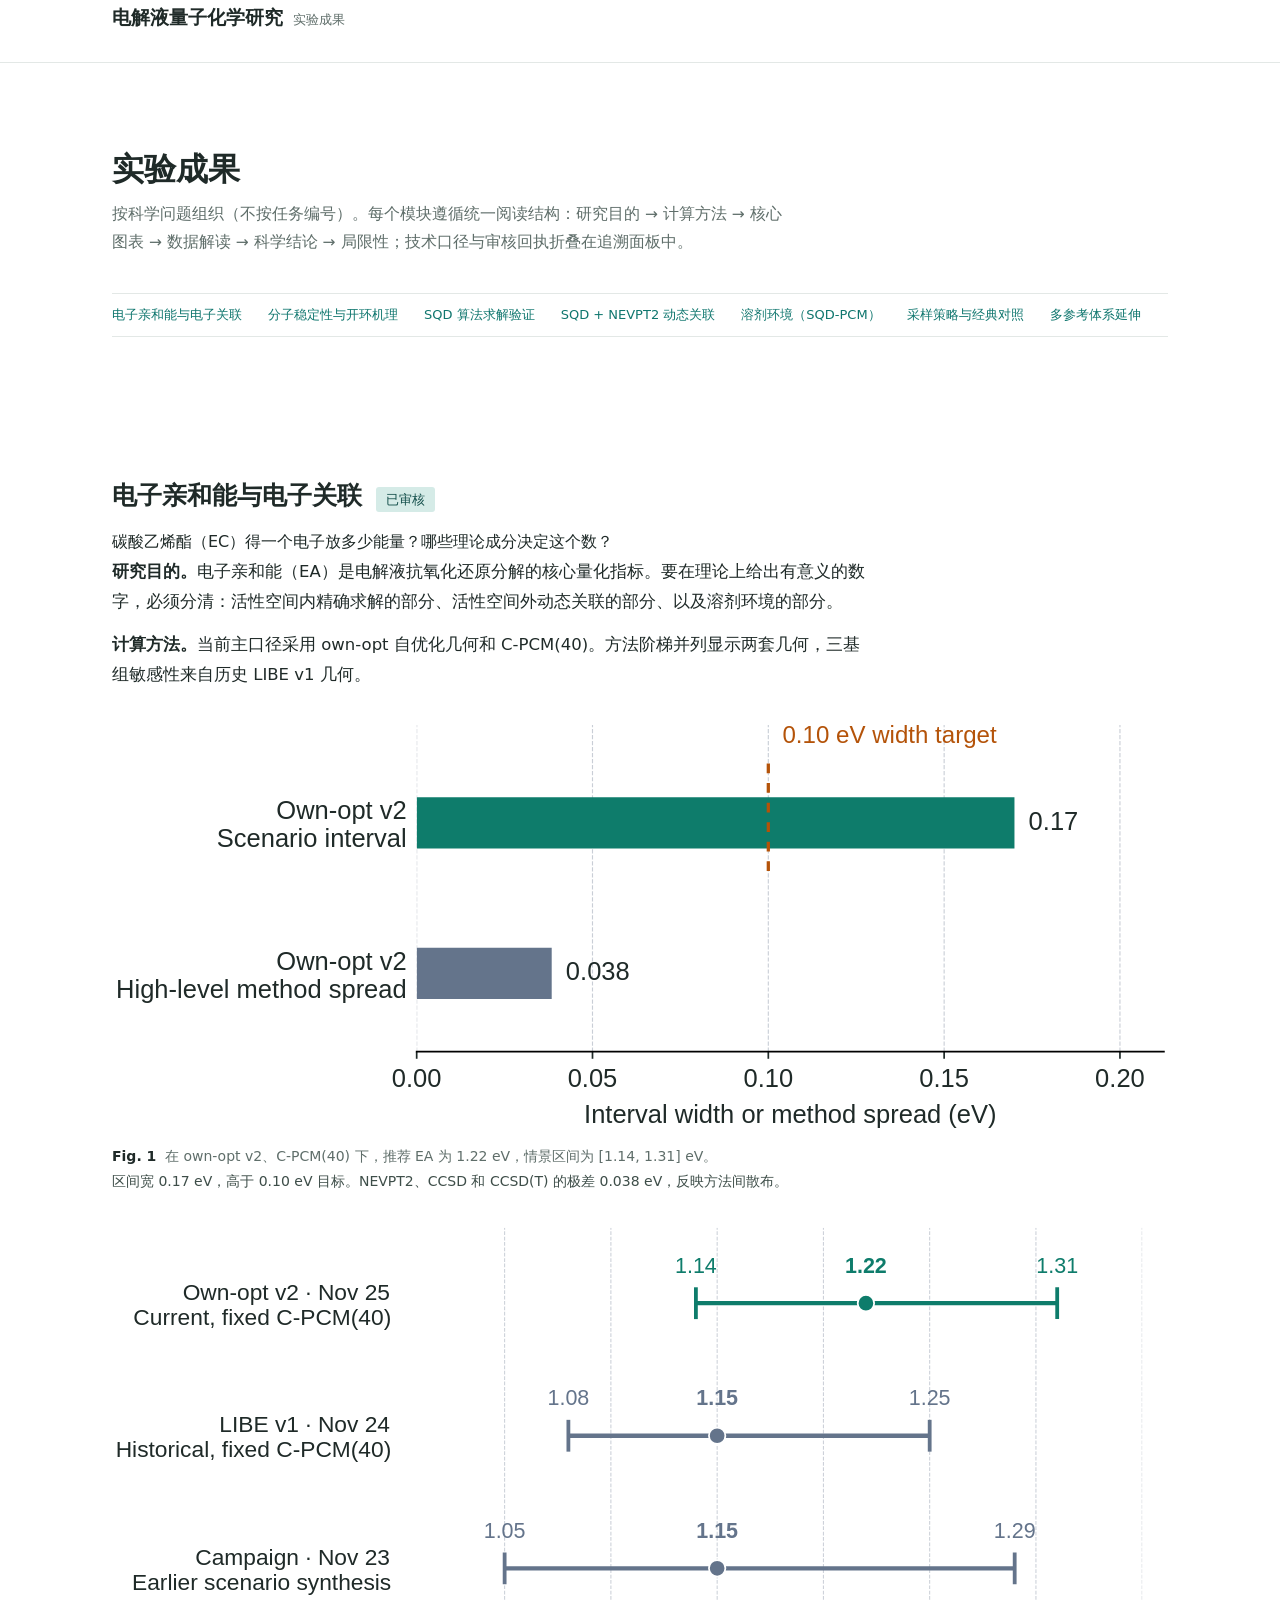
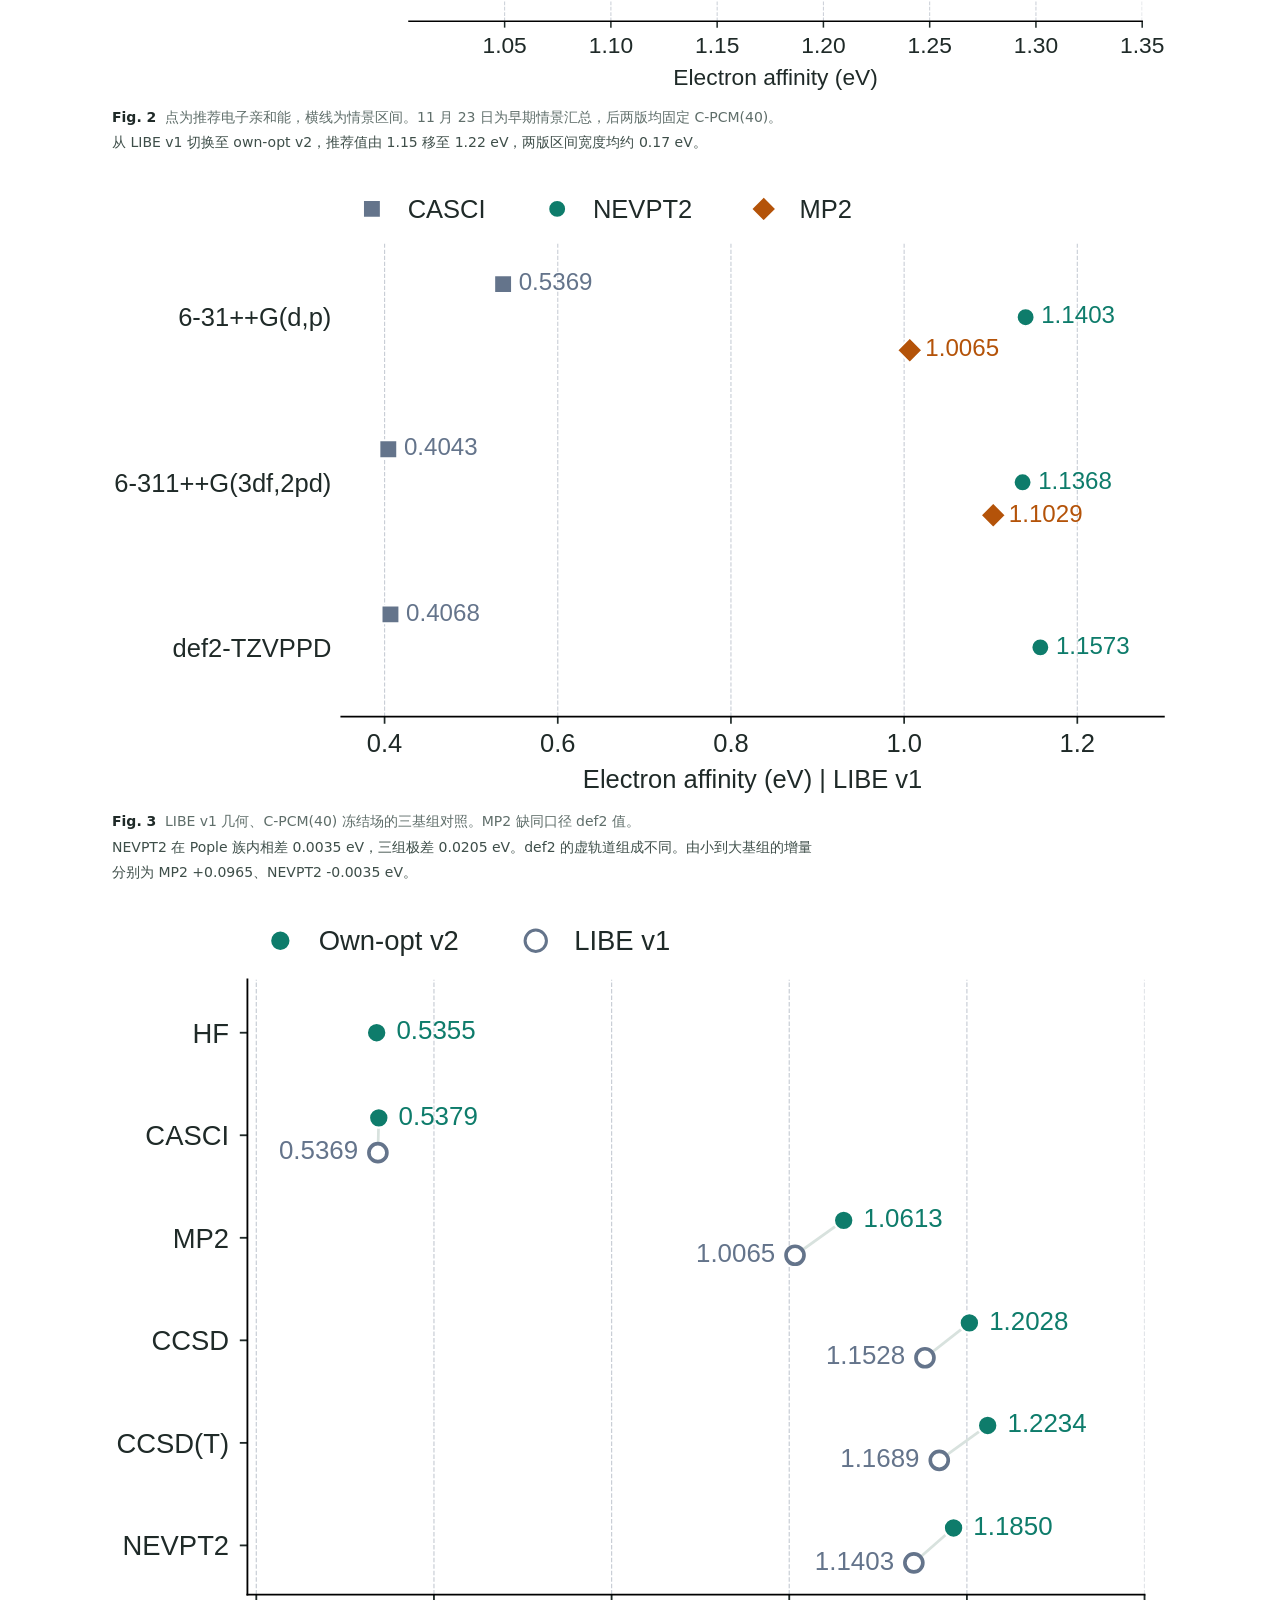
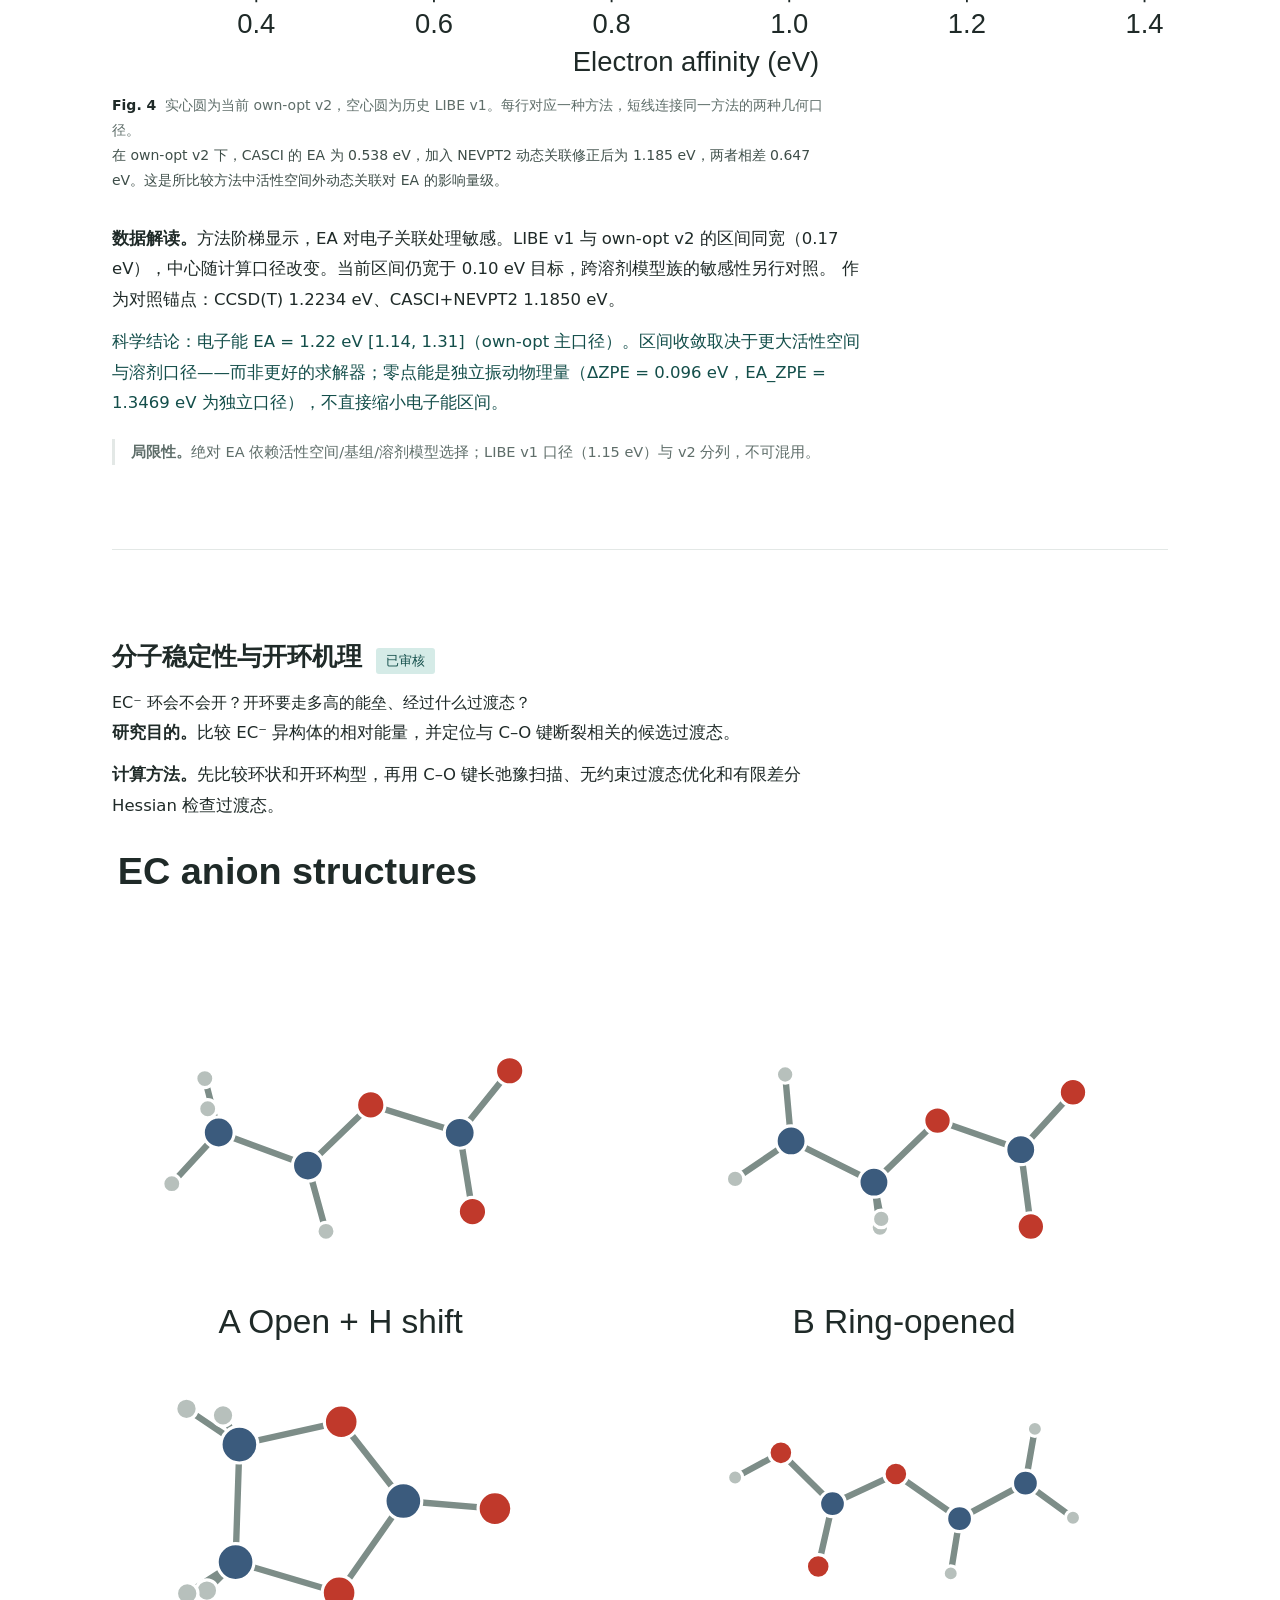
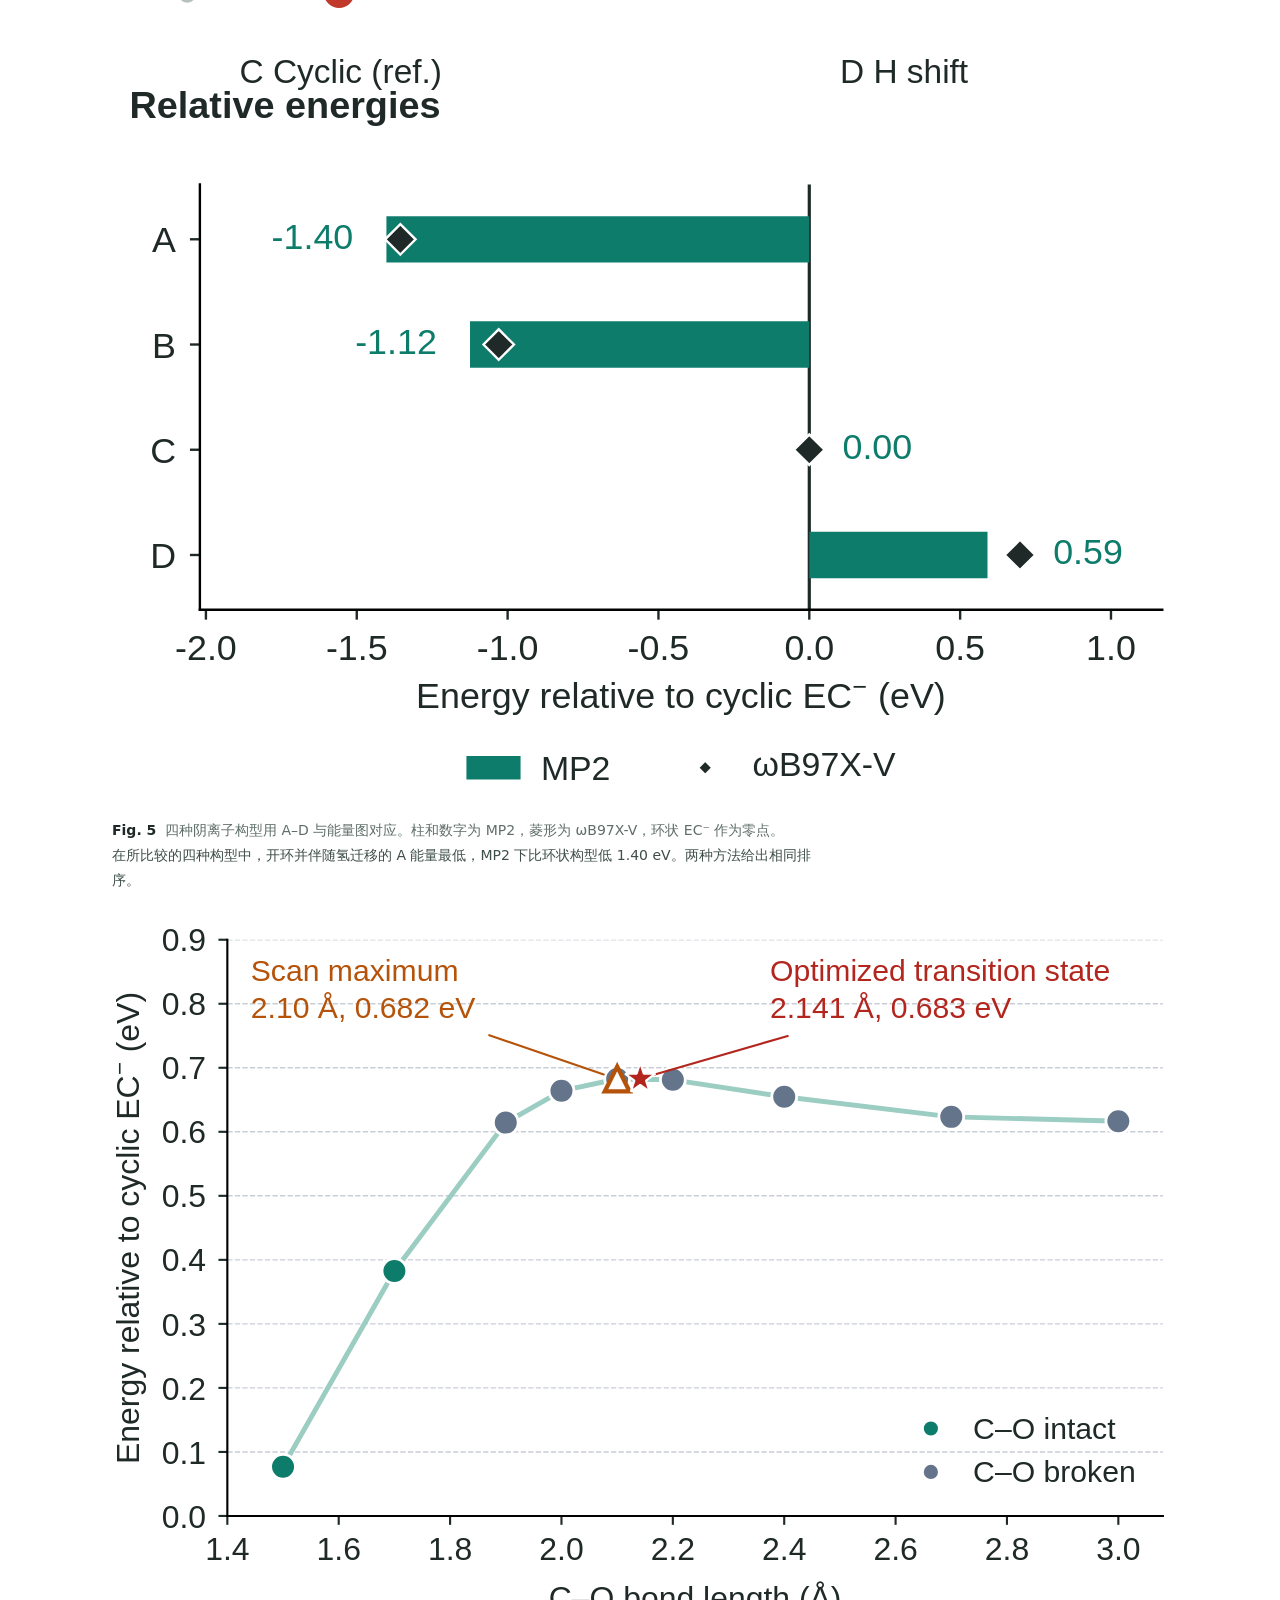
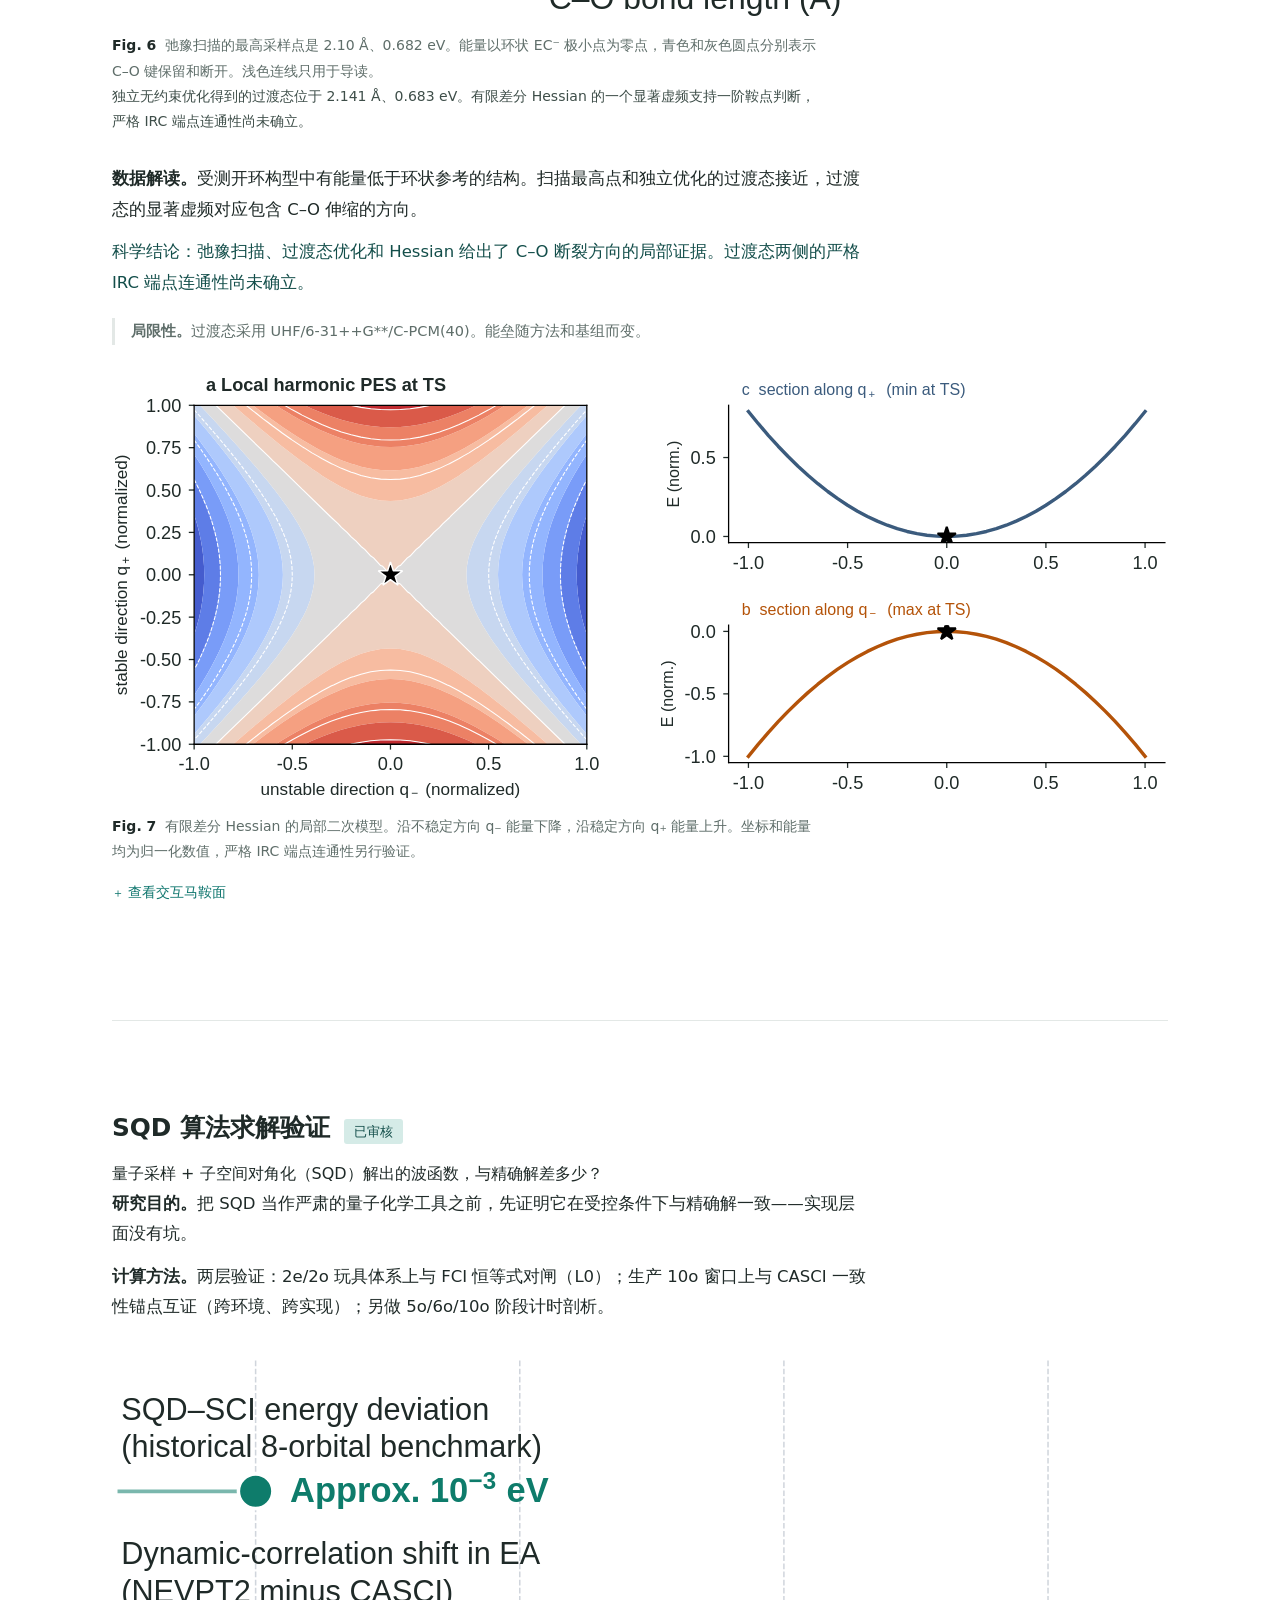
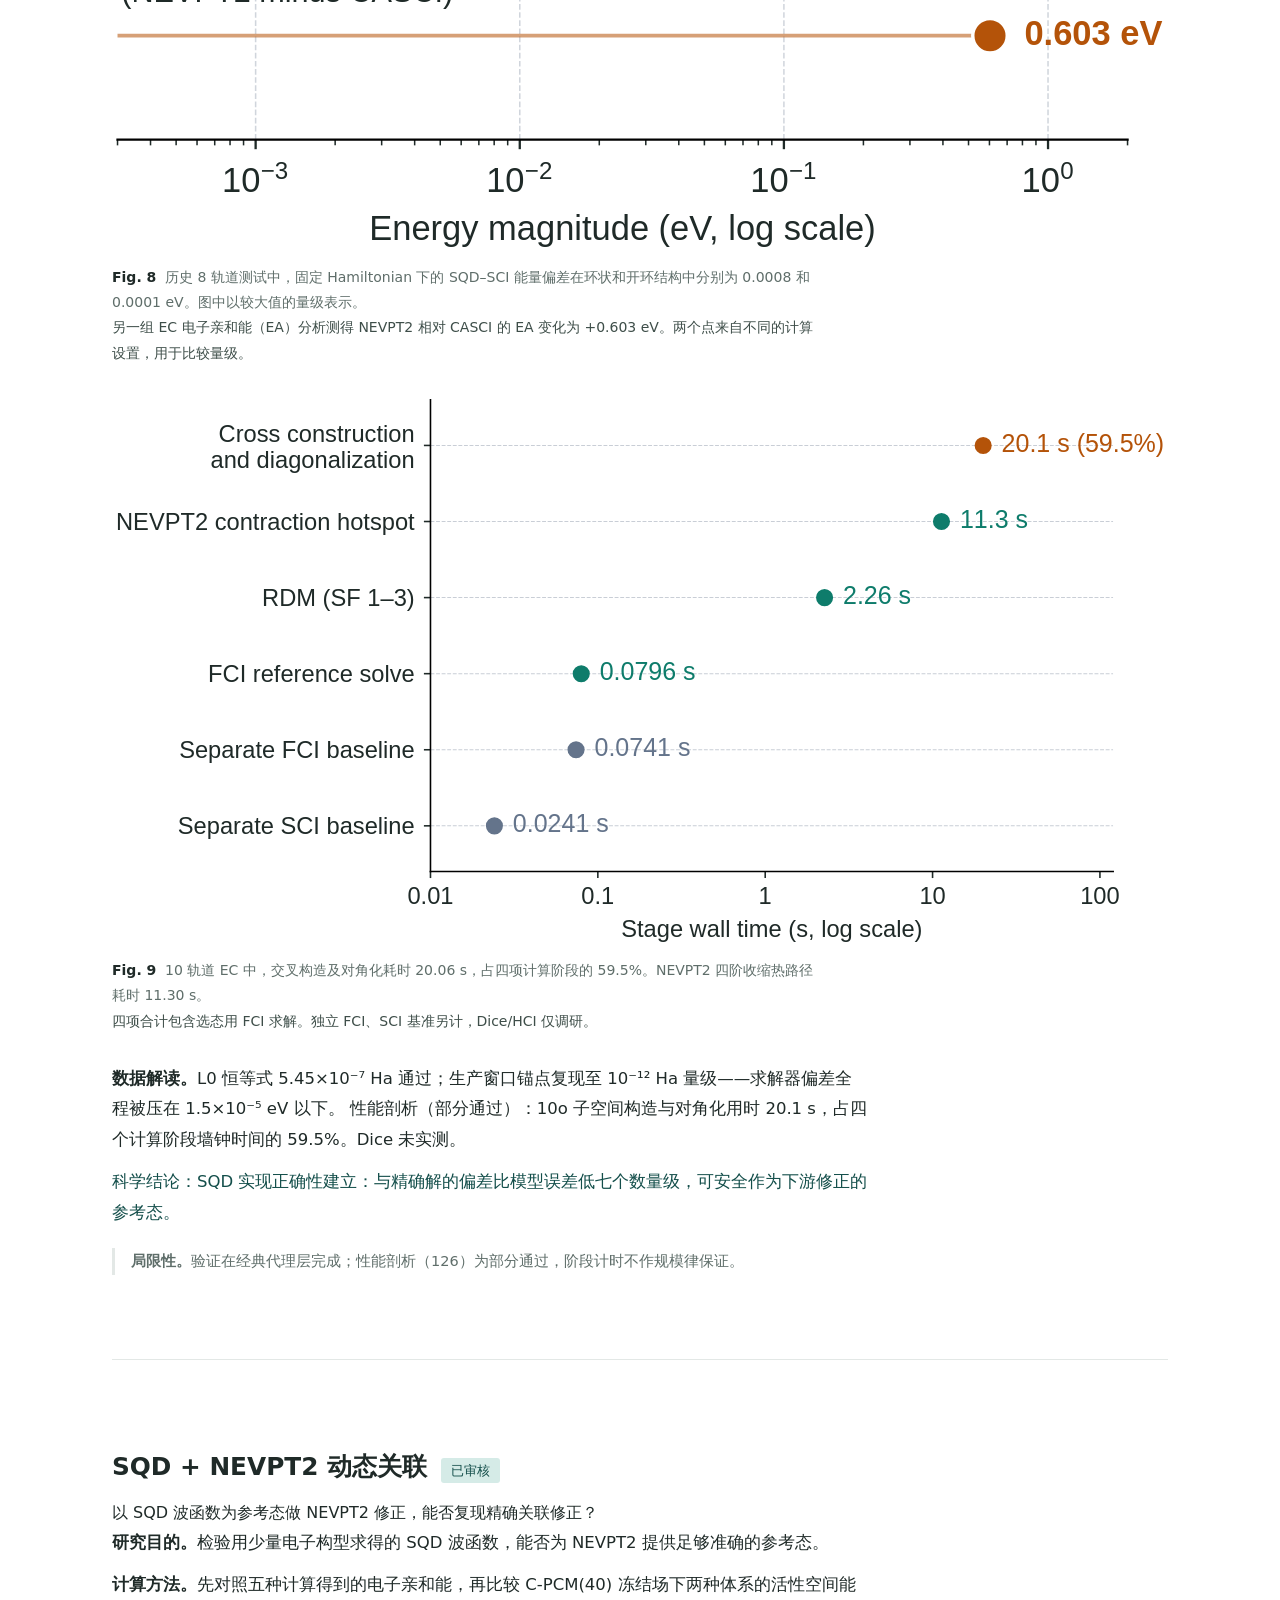
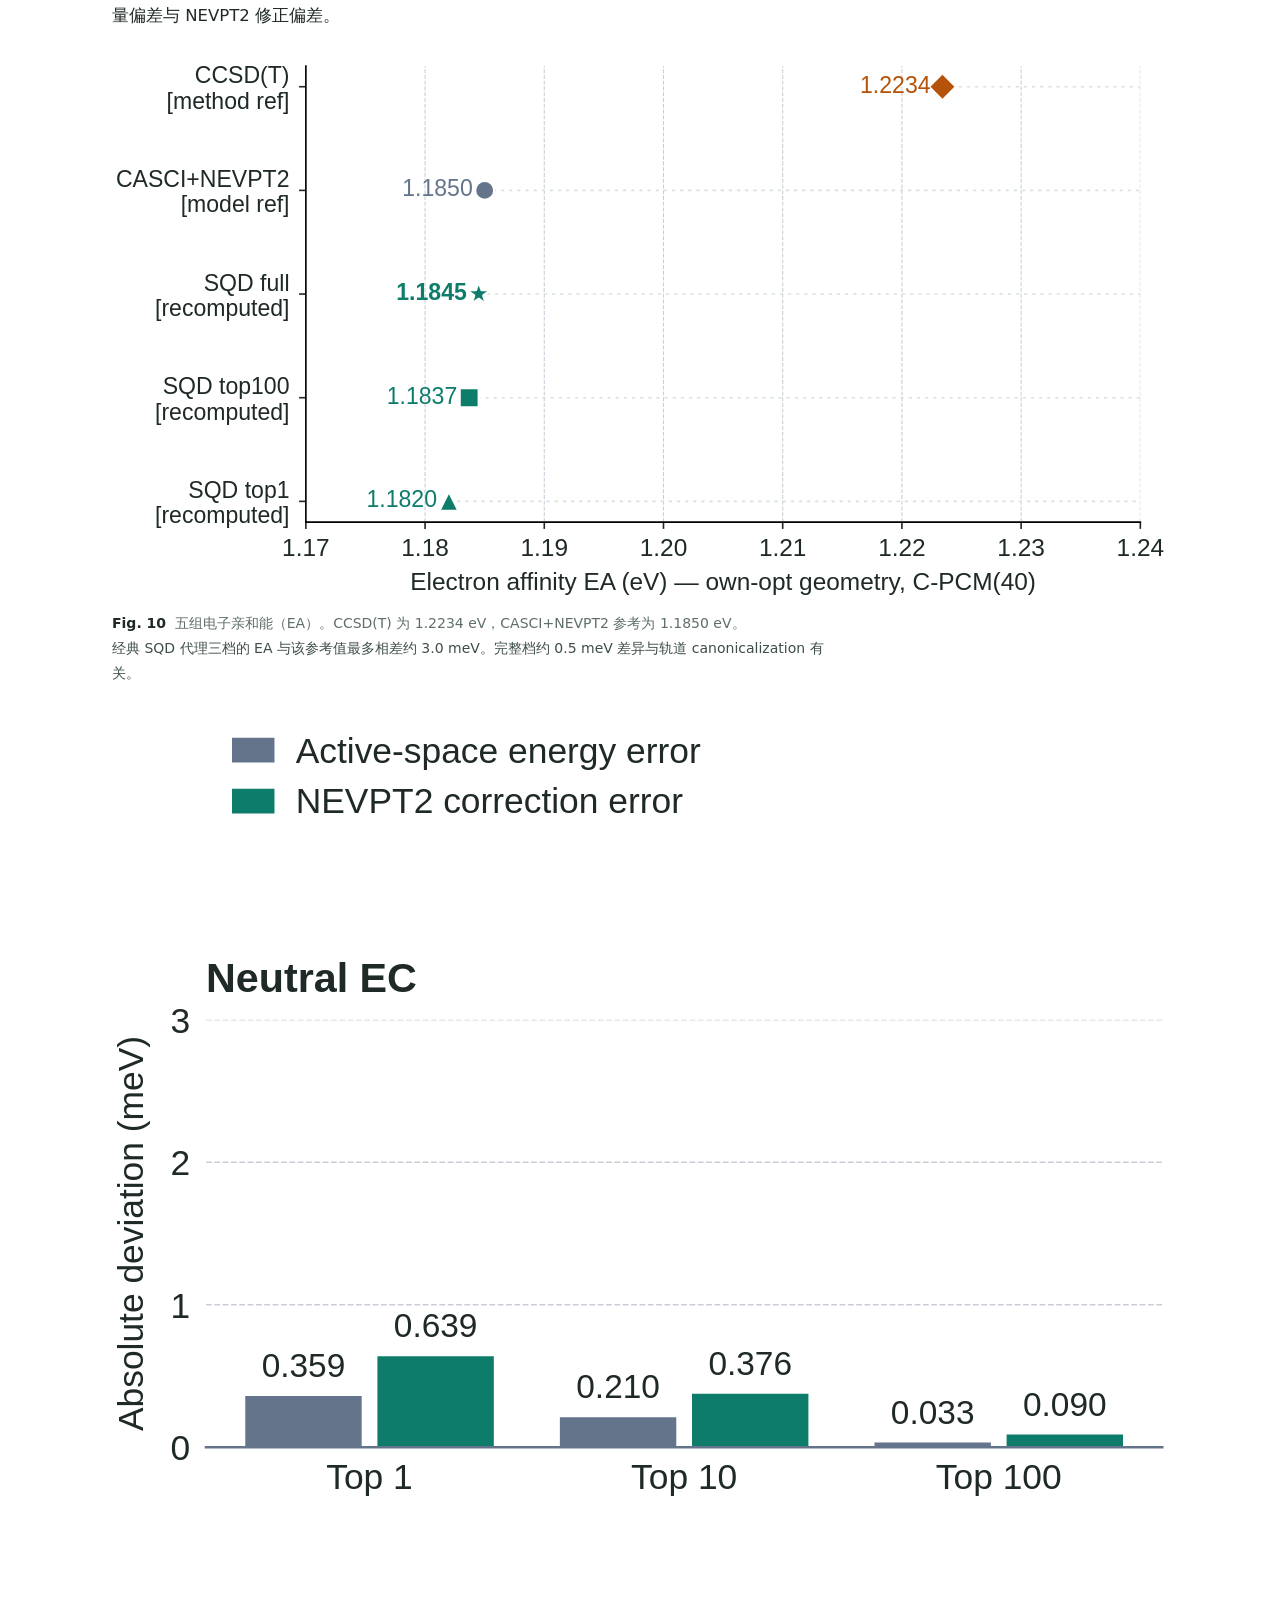
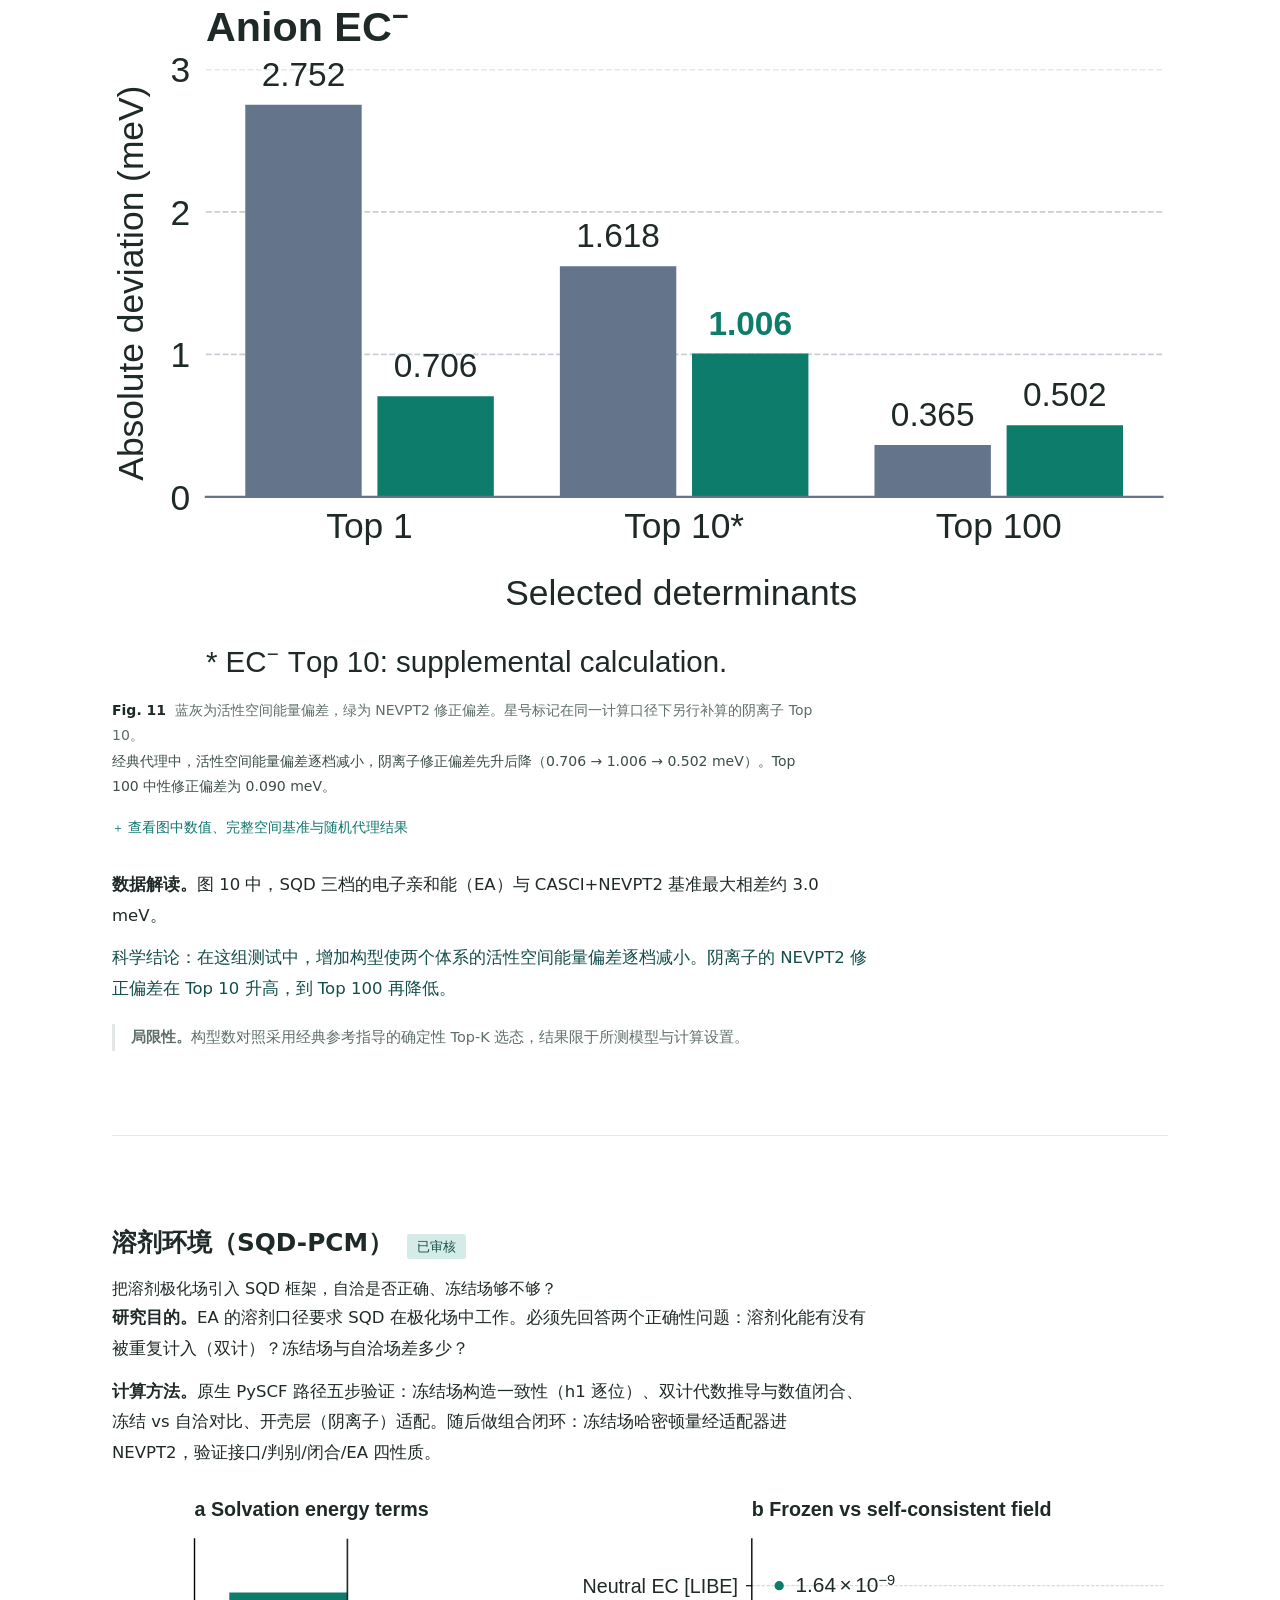
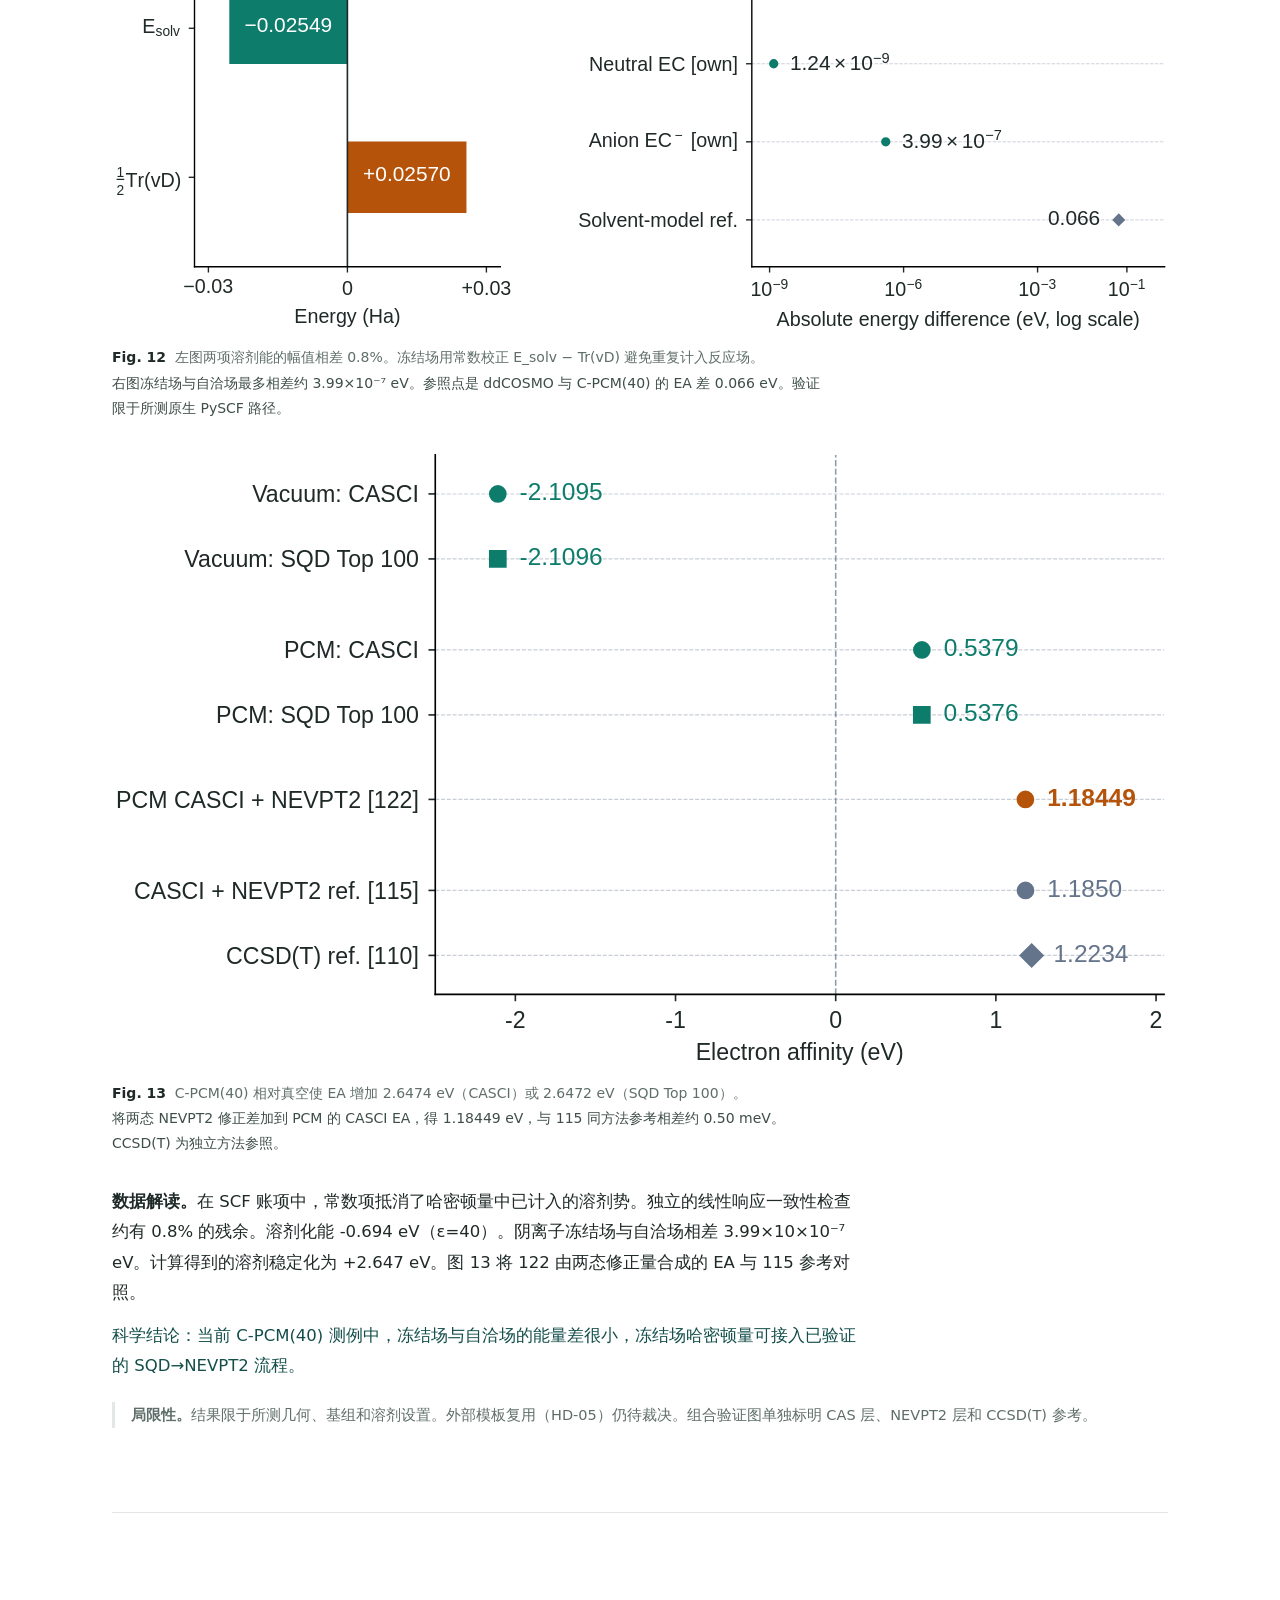
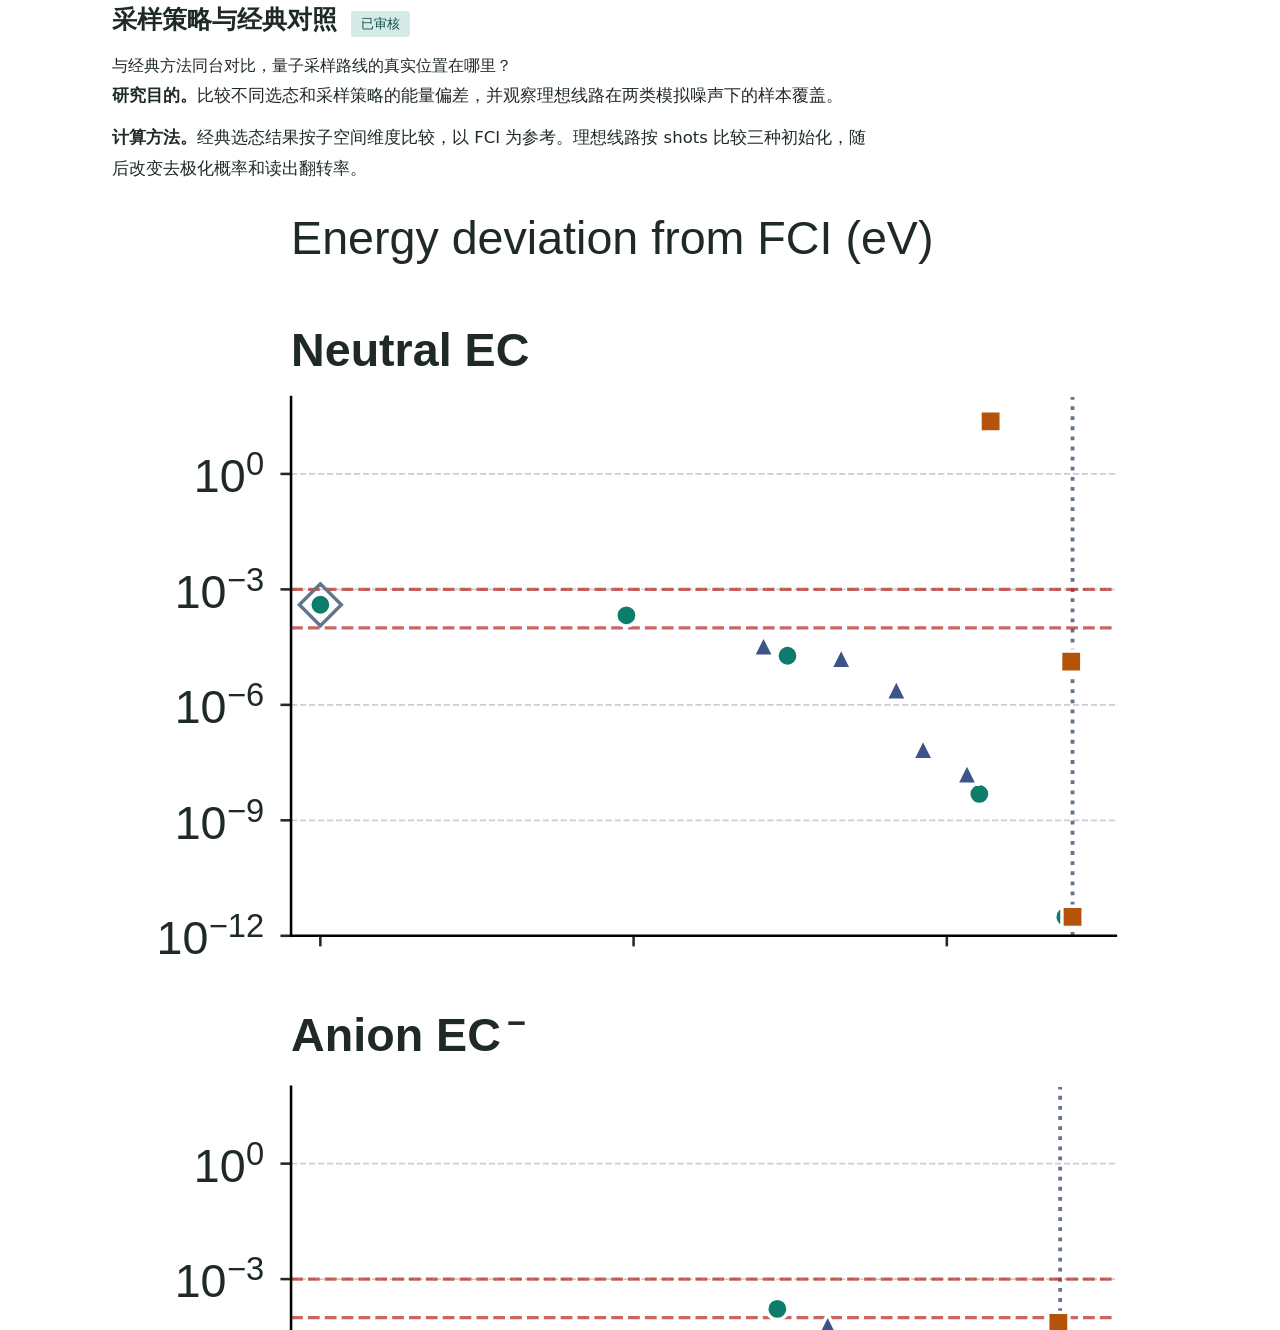
==== commit bc12ed35: "Render the 3D saddle directly from the results page" ====
--- a/docs/results.html
+++ b/docs/results.html
@@ -1,11 +1,326 @@
 <!doctype html>
 <html lang="zh-CN"><head>
 <meta charset="utf-8">
+<meta name="release-version" content="research-results-20261126-r3">
+<meta name="saddle-renderer" content="canvas-inline">
 <meta name="viewport" content="width=device-width, initial-scale=1">
 <title>实验成果 · 电解液量子化学研究</title>
 
 
 
+<script id="saddle-inline-renderer">
+document.addEventListener("DOMContentLoaded", () => {
+(() => {
+  const details = document.querySelector(".interactive-saddle");
+  const plot = document.getElementById("saddle3d");
+  if (!details || !plot) return;
+
+  details.addEventListener("toggle", () => {
+    if (!details.open || plot.dataset.ready) return;
+    const canvas = plot.querySelector("canvas");
+    const ctx = canvas.getContext("2d");
+    if (!ctx) {
+      plot.querySelector(".saddle-unavailable").hidden = false;
+      return;
+    }
+
+    // Same finite-difference Hessian and normalization as the static sectional plot.
+    const unstableSquared = Number(plot.dataset.unstableFrequency) ** 2;
+    const stableSquared = Number(plot.dataset.stableFrequency) ** 2;
+    const normalizer = Math.max(unstableSquared, stableSquared);
+    const energy = (qMinus, qPlus) => (stableSquared * qPlus ** 2 - unstableSquared * qMinus ** 2) / normalizer;
+    const steps = 40;
+    const grid = [];
+    const cells = [];
+    const coordinate = index => -1 + 2 * index / steps;
+    const gridIndex = (row, col) => row * (steps + 1) + col;
+    const amber = [180, 83, 9];
+    const zero = [247, 249, 248];
+    const teal = [15, 118, 110];
+
+    function color(value) {
+      const endpoint = value < 0 ? amber : teal;
+      const amount = Math.min(1, Math.abs(value));
+      return `rgb(${zero.map((channel, i) => Math.round(channel + amount * (endpoint[i] - channel))).join(",")})`;
+    }
+
+    for (let row = 0; row <= steps; row++) {
+      for (let col = 0; col <= steps; col++) {
+        const x = coordinate(col);
+        const y = coordinate(row);
+        grid.push([x, y, energy(x, y)]);
+      }
+    }
+    for (let row = 0; row < steps; row++) {
+      for (let col = 0; col < steps; col++) {
+        const indices = [gridIndex(row, col), gridIndex(row, col + 1),
+          gridIndex(row + 1, col + 1), gridIndex(row + 1, col)];
+        const center = indices.reduce((sum, index) => sum + grid[index][2], 0) / 4;
+        cells.push({ indices, color: color(center) });
+      }
+    }
+
+    const initialView = { azimuth: -0.72, elevation: 0.48, zoom: 1 };
+    const view = { ...initialView };
+    const clamp = (x, low, high) => Math.min(high, Math.max(low, x));
+    const readout = document.getElementById("saddle-readout");
+    const touches = new Map();
+    let screenPoints = [];
+    let visibleTiles = [];
+    let selected = -1;
+    let tap = null;
+    let frame = 0;
+
+    function draw() {
+      frame = 0;
+      const width = canvas.clientWidth;
+      const height = canvas.clientHeight;
+      if (!width || !height) return;
+      const dpr = Math.min(window.devicePixelRatio || 1, 2);
+      const bitmapWidth = Math.round(width * dpr);
+      const bitmapHeight = Math.round(height * dpr);
+      if (canvas.width !== bitmapWidth || canvas.height !== bitmapHeight) {
+        canvas.width = bitmapWidth;
+        canvas.height = bitmapHeight;
+      }
+      ctx.setTransform(dpr, 0, 0, dpr, 0, 0);
+      ctx.clearRect(0, 0, width, height);
+      ctx.fillStyle = "#fff";
+      ctx.fillRect(0, 0, width, height);
+
+      const sinA = Math.sin(view.azimuth);
+      const cosA = Math.cos(view.azimuth);
+      const sinE = Math.sin(view.elevation);
+      const cosE = Math.cos(view.elevation);
+      const scale = Math.min(width, height) * 0.285 * view.zoom;
+
+      function project([x, y, z]) {
+        const forward = x * cosA + y * sinA;
+        const right = -x * sinA + y * cosA;
+        return {
+          x: width / 2 + scale * right,
+          y: height * 0.51 + scale * (sinE * forward - cosE * z),
+          depth: cosE * forward + sinE * z,
+        };
+      }
+
+      function line(a, b) {
+        ctx.beginPath();
+        ctx.moveTo(a.x, a.y);
+        ctx.lineTo(b.x, b.y);
+        ctx.stroke();
+      }
+
+      ctx.strokeStyle = "#dbe3e0";
+      ctx.lineWidth = 1;
+      for (const mark of [-1, -0.5, 0, 0.5, 1]) {
+        line(project([-1, mark, -1]), project([1, mark, -1]));
+        line(project([mark, -1, -1]), project([mark, 1, -1]));
+      }
+      const frontX = cosA >= 0 ? 1 : -1;
+      const frontY = sinA >= 0 ? 1 : -1;
+      const leftX = frontY;
+      const leftY = -frontX;
+      const corner = project([frontX, frontY, -1]);
+      const axes = [
+        { start: corner, end: project([-frontX, frontY, -1]), label: "q₋" },
+        { start: corner, end: project([frontX, -frontY, -1]), label: "q₊" },
+        { start: project([leftX, leftY, -1]), end: project([leftX, leftY, 1]), label: "E (norm.)" },
+      ];
+      ctx.strokeStyle = "#647770";
+      axes.forEach(({ start, end }) => line(start, end));
+
+      screenPoints = grid.map(project);
+      visibleTiles = cells.map(cell => {
+        const points = cell.indices.map(index => screenPoints[index]);
+        const depth = points.reduce((sum, point) => sum + point.depth, 0) / 4;
+        return { points, indices: cell.indices, color: cell.color, depth };
+      }).sort((a, b) => a.depth - b.depth);
+      ctx.lineWidth = 0.7;
+      for (const tile of visibleTiles) {
+        const [first, ...rest] = tile.points;
+        ctx.beginPath();
+        ctx.moveTo(first.x, first.y);
+        rest.forEach(point => ctx.lineTo(point.x, point.y));
+        ctx.closePath();
+        ctx.fillStyle = tile.color;
+        ctx.strokeStyle = tile.color;
+        ctx.fill();
+        ctx.stroke();
+      }
+
+      ctx.font = "600 13px system-ui, sans-serif";
+      ctx.textBaseline = "middle";
+      ctx.lineJoin = "round";
+      for (const { start, end, label } of axes) {
+        if (end.x < 2 || end.x > width - 2 || end.y < 2 || end.y > height - 2) continue;
+        const x = clamp(end.x + (end.x > start.x ? 7 : -21), 5, width - ctx.measureText(label).width - 5);
+        const y = clamp(end.y - 8, 9, height - 9);
+        ctx.strokeStyle = "#fff";
+        ctx.lineWidth = 3;
+        ctx.strokeText(label, x, y);
+        ctx.fillStyle = "#1a342c";
+        ctx.fillText(label, x, y);
+      }
+      if (selected >= 0) {
+        const point = screenPoints[selected];
+        ctx.beginPath();
+        ctx.arc(point.x, point.y, 4, 0, Math.PI * 2);
+        ctx.fillStyle = "#17372e";
+        ctx.fill();
+        ctx.strokeStyle = "#fff";
+        ctx.lineWidth = 1.5;
+        ctx.stroke();
+      }
+
+      canvas.dataset.azimuth = view.azimuth.toFixed(4);
+      canvas.dataset.elevation = view.elevation.toFixed(4);
+      canvas.dataset.zoom = view.zoom.toFixed(4);
+    }
+
+    function schedule() {
+      if (!frame) frame = requestAnimationFrame(draw);
+    }
+
+    function setView(azimuth, elevation, zoom) {
+      view.azimuth = azimuth % (Math.PI * 2);
+      view.elevation = clamp(elevation, -1.05, 1.28);
+      view.zoom = clamp(zoom, 0.65, 2.8);
+      schedule();
+    }
+
+    function selectPoint(event) {
+      const box = canvas.getBoundingClientRect();
+      const tapPoint = { x: event.clientX - box.left - canvas.clientLeft,
+        y: event.clientY - box.top - canvas.clientTop };
+      const side = (a, b, p) => (b.x - a.x) * (p.y - a.y) - (b.y - a.y) * (p.x - a.x);
+      function covers(a, b, c) {
+        const area = side(a, b, c);
+        if (Math.abs(area) < 0.01) return false;
+        const direction = Math.sign(area);
+        return [side(a, b, tapPoint), side(b, c, tapPoint), side(c, a, tapPoint)]
+          .every(edge => direction * edge >= -0.01);
+      }
+
+      // The last painted face covering the tap is the visible side of the saddle.
+      const distance = index => (screenPoints[index].x - tapPoint.x) ** 2 + (screenPoints[index].y - tapPoint.y) ** 2;
+      let hit = -1;
+      for (let i = visibleTiles.length - 1; i >= 0; i--) {
+        const { points: [a, b, c, d], indices } = visibleTiles[i];
+        if (!covers(a, b, c) && !covers(a, c, d)) continue;
+        hit = indices.reduce((best, index) => distance(index) < distance(best) ? index : best);
+        break;
+      }
+      if (hit < 0) return;
+      selected = hit;
+      const [qMinus, qPlus, value] = grid[selected];
+      readout.textContent = `q₋ = ${qMinus.toFixed(2)}，q₊ = ${qPlus.toFixed(2)}，E (norm.) = ${value.toFixed(4)}`;
+      schedule();
+    }
+
+    function touchGap() {
+      if (touches.size < 2) return 0;
+      const [first, second] = touches.values();
+      return Math.hypot(first.x - second.x, first.y - second.y);
+    }
+
+    canvas.addEventListener("pointerdown", event => {
+      if (event.button !== 0) return;
+      touches.set(event.pointerId, { x: event.clientX, y: event.clientY });
+      canvas.setPointerCapture(event.pointerId);
+      tap = touches.size === 1 ? { id: event.pointerId, distance: 0 } : null;
+    });
+    canvas.addEventListener("pointermove", event => {
+      const before = touches.get(event.pointerId);
+      if (!before) return;
+      const gap = touchGap();
+      touches.set(event.pointerId, { x: event.clientX, y: event.clientY });
+      if (gap > 0) {
+        setView(view.azimuth, view.elevation, view.zoom * touchGap() / gap);
+      } else {
+        const dx = event.clientX - before.x;
+        const dy = event.clientY - before.y;
+        if (tap) {
+          tap.distance += Math.hypot(dx, dy);
+          if (tap.distance < 5) return;
+        }
+        setView(view.azimuth - dx * 0.012, view.elevation + dy * 0.012, view.zoom);
+      }
+    });
+    function finishPointer(event) {
+      if (tap?.id === event.pointerId) {
+        if (event.type === "pointerup" && tap.distance < 5) selectPoint(event);
+        tap = null;
+      }
+      touches.delete(event.pointerId);
+    }
+    for (const name of ["pointerup", "pointercancel", "lostpointercapture"]) canvas.addEventListener(name, finishPointer);
+
+    const actions = {
+      left: () => setView(view.azimuth + 0.24, view.elevation, view.zoom),
+      right: () => setView(view.azimuth - 0.24, view.elevation, view.zoom),
+      up: () => setView(view.azimuth, view.elevation + 0.18, view.zoom),
+      down: () => setView(view.azimuth, view.elevation - 0.18, view.zoom),
+      zoomIn: () => setView(view.azimuth, view.elevation, view.zoom * 1.2),
+      zoomOut: () => setView(view.azimuth, view.elevation, view.zoom / 1.2),
+      reset: () => setView(initialView.azimuth, initialView.elevation, initialView.zoom),
+    };
+    for (const button of plot.querySelectorAll("button[data-view-action]")) {
+      button.addEventListener("click", actions[button.dataset.viewAction]);
+    }
+    const keys = { ArrowLeft: "left", ArrowRight: "right", ArrowUp: "up", ArrowDown: "down",
+      "+": "zoomIn", "=": "zoomIn", "-": "zoomOut", Home: "reset" };
+    canvas.addEventListener("keydown", event => {
+      if (!Object.hasOwn(keys, event.key)) return;
+      event.preventDefault();
+      actions[keys[event.key]]();
+    });
+
+    plot.dataset.ready = "true";
+    for (const element of plot.querySelectorAll("[data-canvas-ui]")) element.hidden = false;
+    if (typeof ResizeObserver === "function") new ResizeObserver(schedule).observe(canvas);
+    else window.addEventListener("resize", schedule);
+    details.addEventListener("toggle", schedule);
+    schedule();
+  });
+})();
+
+(() => {
+  const dialog = document.createElement("dialog");
+  if (typeof dialog.showModal !== "function") return;
+  dialog.id = "lightbox";
+  dialog.setAttribute("aria-label", "图表放大视图");
+  dialog.innerHTML = '<button class="lightbox-close" type="button" autofocus>关闭</button>'
+    + '<img alt=""><p class="cap"><strong class="lightbox-number"></strong><span class="lightbox-caption"></span></p>';
+  document.body.append(dialog);
+  let trigger = null;
+  const enlarged = dialog.querySelector("img");
+  dialog.querySelector("button").addEventListener("click", () => dialog.close());
+  dialog.addEventListener("click", event => {
+    if (event.target === dialog || event.target === enlarged) dialog.close();
+  });
+  dialog.addEventListener("close", () => {
+    dialog.classList.remove("on");
+    if (trigger) trigger.focus({ preventScroll: true });
+  });
+  document.addEventListener("click", event => {
+    const link = event.target.closest(".figure-zoom");
+    if (!link || event.metaKey || event.ctrlKey || event.shiftKey || event.altKey) return;
+    const img = link.querySelector("img");
+    const fig = link.closest("figure");
+    trigger = link;
+    event.preventDefault();
+    enlarged.src = (img.currentSrc || img.src).replace("/svg/", "/png/").replace(/\.svg$/, ".png");
+    enlarged.alt = img.alt;
+    dialog.querySelector(".lightbox-number").textContent = fig.querySelector(".figure-number").textContent;
+    dialog.querySelector(".lightbox-caption").innerText = fig.querySelector(".figure-caption-text").innerText;
+    dialog.showModal();
+    dialog.classList.add("on");
+  });
+
+})();
+});
+</script>
 <style>/* site.css — 电解液量子化学科研网站 · 方向 A「刊」
    设计系统唯一实现（DESIGN.md v2）。青绿主色 / 白底 / 期刊式层级。 */
 
@@ -160,7 +475,7 @@
 .mol-tabs button { font-family: var(--sans); font-size: 13.5px; padding: 4px 14px; background: #fff;
   border: 1px solid var(--hairline); border-radius: 3px; color: var(--muted); cursor: pointer; }
 .mol-tabs button.on { border-color: var(--teal); color: var(--teal-deep); font-weight: 500; }
-.plotly-box { width: 100%; height: 480px; border: 1px solid var(--hairline); background: #fff; }
+
 
 /* 方法流程（示意图占位容器） */
 .pipeline { margin: 28px 0; }
@@ -220,8 +535,20 @@
 :root{--sans:system-ui,"Microsoft YaHei",sans-serif;--serif:system-ui,"Microsoft YaHei",sans-serif}
 
 .point-system-label{margin:12px 0 2px;font-size:14px;color:var(--teal-deep)}
-a.figure-zoom{display:block} .interactive-saddle p{margin:8px 0}</style><script src="assets/site.js" defer=""></script><meta name="release-version" content="research-results-20261126">
-</head>
+a.figure-zoom{display:block} .interactive-saddle p{margin:8px 0}
+#saddle3d { margin-top: 10px; }
+#saddle3d p { margin: 0 0 6px; }
+#saddle3d canvas:not([hidden]) { display: block; width: 100%; height: clamp(270px, 49vw, 410px); border: 1px solid var(--hairline); border-radius: 6px; background: #fff; touch-action: none; cursor: grab; }
+#saddle3d canvas:active { cursor: grabbing; }
+#saddle3d :focus-visible { outline: 2px solid #08786b; outline-offset: 2px; }
+.saddle-legend:not([hidden]) { display: flex; align-items: center; justify-content: center; gap: 7px; margin-top: 6px; color: #405950; font-size: 12px; }
+.saddle-gradient { width: min(120px, 45%); height: 7px; border: 1px solid #dbe3e0; border-radius: 3px; background: linear-gradient(90deg, #b45309, #f7f9f8, #0f766e); }
+.saddle-controls:not([hidden]) { display: flex; gap: 5px; flex-wrap: wrap; margin-top: 7px; }
+.saddle-controls button { min-height: 42px; padding: 0 9px; font: inherit; border: 1px solid #c8d8d1; border-radius: 5px; background: #f5f9f7; color: #1b4f41; cursor: pointer; }
+.saddle-controls button:hover { background: #e3f1eb; }
+#saddle-help, #saddle-readout { color: #405950; font-size: 13px; }
+#saddle-readout:not([hidden]) { display: block; margin-top: 5px; font-variant-numeric: tabular-nums; }
+</style></head>
 <body>
 <header class="top"><div class="wrap nav">
   <div class="brand">电解液量子化学研究<small>实验成果</small></div>
@@ -237,7 +564,23 @@
   <div class="reading" id="topic-nav"><a href="#ea">电子亲和能与电子关联</a><a href="#stability">分子稳定性与开环机理</a><a href="#sqd-solver">SQD 算法求解验证</a><a href="#sqd-nevpt2">SQD + NEVPT2 动态关联</a><a href="#sqd-pcm">溶剂环境（SQD-PCM）</a><a href="#sampling">采样策略与经典对照</a><a href="#mr">多参考体系延伸</a></div>
 </div></section>
 
-<div class="wrap"><div id="results-body"><section class="chapter" id="ea"><div><div class="result-head"><h2>电子亲和能与电子关联</h2><span class="badge ok">已审核</span></div><p class="q" style="font-size:16px">碳酸乙烯酯（EC）得一个电子放多少能量？哪些理论成分决定这个数？</p><div class="interp"><p><b>研究目的。</b>电子亲和能（EA）是电解液抗氧化还原分解的核心量化指标。要在理论上给出有意义的数字，必须分清：活性空间内精确求解的部分、活性空间外动态关联的部分、以及溶剂环境的部分。</p><p><b>计算方法。</b>当前主口径采用 own-opt 自优化几何和 C-PCM(40)。方法阶梯并列显示两套几何，三基组敏感性来自历史 LIBE v1 几何。</p></div><figure class="fig"><a class="figure-zoom" href="figures/png/fig2_ea_precision.png" aria-label="放大图表 Fig. 1。 在 own-opt v2、C-PCM(40) 下，推荐 EA 为 1.22 eV，情景区间为 [1.14, 1.31] eV。"><img class="zoom" src="figures/svg/fig2_ea_precision.svg" alt="在 own-opt v2、C-PCM(40) 下，推荐 EA 为 1.22 eV，情景区间为 [1.14, 1.31] eV。" loading="lazy"></a><figcaption><strong class="figure-number">Fig. 1</strong> <span class="figure-caption-text">在 own-opt v2、C-PCM(40) 下，推荐 EA 为 1.22 eV，情景区间为 [1.14, 1.31] eV。<br><span style="color:#3E4E49">区间宽 0.17 eV，高于 0.10 eV 目标。NEVPT2、CCSD 和 CCSD(T) 的极差 0.038 eV，反映方法间散布。</span></span></figcaption></figure><figure class="fig"><a class="figure-zoom" href="figures/png/fig9_ea_evolution.png" aria-label="放大图表 Fig. 2。 点为推荐电子亲和能，横线为情景区间。11 月 23 日为早期情景汇总，后两版均固定 C-PCM(40)。"><img class="zoom" src="figures/svg/fig9_ea_evolution.svg" alt="点为推荐电子亲和能，横线为情景区间。11 月 23 日为早期情景汇总，后两版均固定 C-PCM(40)。" loading="lazy"></a><figcaption><strong class="figure-number">Fig. 2</strong> <span class="figure-caption-text">点为推荐电子亲和能，横线为情景区间。11 月 23 日为早期情景汇总，后两版均固定 C-PCM(40)。<br><span style="color:#3E4E49">从 LIBE v1 切换至 own-opt v2，推荐值由 1.15 移至 1.22 eV，两版区间宽度均约 0.17 eV。</span></span></figcaption></figure><figure class="fig"><a class="figure-zoom" href="figures/png/fig10_basis.png" aria-label="放大图表 Fig. 3。 LIBE v1 几何、C-PCM(40) 冻结场的三基组对照。MP2 缺同口径 def2 值。"><img class="zoom" src="figures/svg/fig10_basis.svg" alt="LIBE v1 几何、C-PCM(40) 冻结场的三基组对照。MP2 缺同口径 def2 值。" loading="lazy"></a><figcaption><strong class="figure-number">Fig. 3</strong> <span class="figure-caption-text">LIBE v1 几何、C-PCM(40) 冻结场的三基组对照。MP2 缺同口径 def2 值。<br><span style="color:#3E4E49">NEVPT2 在 Pople 族内相差 0.0035 eV，三组极差 0.0205 eV。def2 的虚轨道组成不同。由小到大基组的增量分别为 MP2 +0.0965、NEVPT2 -0.0035 eV。</span></span></figcaption></figure><figure class="fig"><a class="figure-zoom" href="figures/png/fig1_methods.png" aria-label="放大图表 Fig. 4。 实心圆为当前 own-opt v2，空心圆为历史 LIBE v1。每行对应一种方法，短线连接同一方法的两种几何口径。"><img class="zoom" src="figures/svg/fig1_methods.svg" alt="实心圆为当前 own-opt v2，空心圆为历史 LIBE v1。每行对应一种方法，短线连接同一方法的两种几何口径。" loading="lazy"></a><figcaption><strong class="figure-number">Fig. 4</strong> <span class="figure-caption-text">实心圆为当前 own-opt v2，空心圆为历史 LIBE v1。每行对应一种方法，短线连接同一方法的两种几何口径。<br><span style="color:#3E4E49">在 own-opt v2 下，CASCI 的 EA 为 0.538 eV，加入 NEVPT2 动态关联修正后为 1.185 eV，两者相差 0.647 eV。这是所比较方法中活性空间外动态关联对 EA 的影响量级。</span></span></figcaption></figure><div class="interp"><p><b>数据解读。</b>方法阶梯显示，EA 对电子关联处理敏感。LIBE v1 与 own-opt v2 的区间同宽（0.17 eV），中心随计算口径改变。当前区间仍宽于 0.10 eV 目标，跨溶剂模型族的敏感性另行对照。 作为对照锚点：CCSD(T) 1.2234 eV、CASCI+NEVPT2 1.1850 eV。</p><p class="concl">科学结论：电子能 EA = 1.22 eV [1.14, 1.31]（own-opt 主口径）。区间收敛取决于更大活性空间与溶剂口径——而非更好的求解器；零点能是独立振动物理量（ΔZPE = 0.096 eV，EA_ZPE = 1.3469 eV 为独立口径），不直接缩小电子能区间。</p></div><p class="limits"><b>局限性。</b>绝对 EA 依赖活性空间/基组/溶剂模型选择；LIBE v1 口径（1.15 eV）与 v2 分列，不可混用。</p></div></section><section class="chapter" id="stability"><div><div class="result-head"><h2>分子稳定性与开环机理</h2><span class="badge ok">已审核</span></div><p class="q" style="font-size:16px">EC⁻ 环会不会开？开环要走多高的能垒、经过什么过渡态？</p><div class="interp"><p><b>研究目的。</b>比较 EC⁻ 异构体的相对能量，并定位与 C–O 键断裂相关的候选过渡态。</p><p><b>计算方法。</b>先比较环状和开环构型，再用 C–O 键长弛豫扫描、无约束过渡态优化和有限差分 Hessian 检查过渡态。</p></div><figure class="fig"><a class="figure-zoom" href="figures/png/fig3_isomers.png" aria-label="放大图表 Fig. 5。 四种阴离子构型用 A–D 与能量图对应。柱和数字为 MP2，菱形为 ωB97X-V，环状 EC⁻ 作为零点。"><picture><source media="(max-width: 620px)" srcset="figures/svg/fig3_isomers_mobile.svg"><img class="zoom" src="figures/svg/fig3_isomers.svg" alt="四种阴离子构型用 A–D 与能量图对应。柱和数字为 MP2，菱形为 ωB97X-V，环状 EC⁻ 作为零点。" loading="lazy"></picture></a><figcaption><strong class="figure-number">Fig. 5</strong> <span class="figure-caption-text">四种阴离子构型用 A–D 与能量图对应。柱和数字为 MP2，菱形为 ωB97X-V，环状 EC⁻ 作为零点。<br><span style="color:#3E4E49">在所比较的四种构型中，开环并伴随氢迁移的 A 能量最低，MP2 下比环状构型低 1.40 eV。两种方法给出相同排序。</span></span></figcaption></figure><figure class="fig"><a class="figure-zoom" href="figures/png/fig11_scan.png" aria-label="放大图表 Fig. 6。 弛豫扫描的最高采样点是 2.10 Å、0.682 eV。能量以环状 EC⁻ 极小点为零点，青色和灰色圆点分别表示 C–O 键保留和断开。浅色连线只用于导读。"><img class="zoom" src="figures/svg/fig11_scan.svg" alt="弛豫扫描的最高采样点是 2.10 Å、0.682 eV。能量以环状 EC⁻ 极小点为零点，青色和灰色圆点分别表示 C–O 键保留和断开。浅色连线只用于导读。" loading="lazy"></a><figcaption><strong class="figure-number">Fig. 6</strong> <span class="figure-caption-text">弛豫扫描的最高采样点是 2.10 Å、0.682 eV。能量以环状 EC⁻ 极小点为零点，青色和灰色圆点分别表示 C–O 键保留和断开。浅色连线只用于导读。<br><span style="color:#3E4E49">独立无约束优化得到的过渡态位于 2.141 Å、0.683 eV。有限差分 Hessian 的一个显著虚频支持一阶鞍点判断，严格 IRC 端点连通性尚未确立。</span></span></figcaption></figure><div class="interp"><p><b>数据解读。</b>受测开环构型中有能量低于环状参考的结构。扫描最高点和独立优化的过渡态接近，过渡态的显著虚频对应包含 C–O 伸缩的方向。</p><p class="concl">科学结论：弛豫扫描、过渡态优化和 Hessian 给出了 C–O 断裂方向的局部证据。过渡态两侧的严格 IRC 端点连通性尚未确立。</p></div><p class="limits"><b>局限性。</b>过渡态采用 UHF/6-31++G**/C-PCM(40)。能垒随方法和基组而变。</p></div><figure class="fig"><a class="figure-zoom" href="figures/png/fig12_saddle.png" aria-label="放大马鞍面静态截面"><img src="figures/svg/fig12_saddle.svg" alt="过渡态附近局部马鞍面的静态截面，能量与坐标均已归一化" loading="lazy"></a><figcaption><strong class="figure-number">Fig. 7</strong> <span class="figure-caption-text">有限差分 Hessian 的局部二次模型。沿不稳定方向 q₋ 能量下降，沿稳定方向 q₊ 能量上升。坐标和能量均为归一化数值，严格 IRC 端点连通性另行验证。</span></figcaption><details class="trace interactive-saddle"><summary>查看交互马鞍面</summary><p class="plot-status">静态截面已显示。交互视图按需载入。</p><div id="saddle3d" class="plotly-box" style="position:relative" role="img" aria-label="过渡态附近的局部马鞍面。不稳定方向能量下降，稳定方向能量上升。"></div></details></figure></section><section class="chapter" id="sqd-solver"><div><div class="result-head"><h2>SQD 算法求解验证</h2><span class="badge ok">已审核</span></div><p class="q" style="font-size:16px">量子采样 + 子空间对角化（SQD）解出的波函数，与精确解差多少？</p><div class="interp"><p><b>研究目的。</b>把 SQD 当作严肃的量子化学工具之前，先证明它在受控条件下与精确解一致——实现层面没有坑。</p><p><b>计算方法。</b>两层验证：2e/2o 玩具体系上与 FCI 恒等式对闸（L0）；生产 10o 窗口上与 CASCI 一致性锚点互证（跨环境、跨实现）；另做 5o/6o/10o 阶段计时剖析。</p></div><figure class="fig"><a class="figure-zoom" href="figures/png/fig7_errors.png" aria-label="放大图表 Fig. 8。 历史 8 轨道测试中，固定 Hamiltonian 下的 SQD–SCI 能量偏差在环状和开环结构中分别为 0.0008 和 0.0001 eV。图中以较大值的量级表示。"><img class="zoom" src="figures/svg/fig7_errors.svg" alt="历史 8 轨道测试中，固定 Hamiltonian 下的 SQD–SCI 能量偏差在环状和开环结构中分别为 0.0008 和 0.0001 eV。图中以较大值的量级表示。" loading="lazy"></a><figcaption><strong class="figure-number">Fig. 8</strong> <span class="figure-caption-text">历史 8 轨道测试中，固定 Hamiltonian 下的 SQD–SCI 能量偏差在环状和开环结构中分别为 0.0008 和 0.0001 eV。图中以较大值的量级表示。<br><span style="color:#3E4E49">另一组 EC 电子亲和能（EA）分析测得 NEVPT2 相对 CASCI 的 EA 变化为 +0.603 eV。两个点来自不同的计算设置，用于比较量级。</span></span></figcaption></figure><figure class="fig"><a class="figure-zoom" href="figures/png/fig22_bottleneck.png" aria-label="放大图表 Fig. 9。 10 轨道 EC 中，交叉构造及对角化耗时 20.06 s，占四项计算阶段的 59.5%。NEVPT2 四阶收缩热路径耗时 11.30 s。"><img class="zoom" src="figures/svg/fig22_bottleneck.svg" alt="10 轨道 EC 中，交叉构造及对角化耗时 20.06 s，占四项计算阶段的 59.5%。NEVPT2 四阶收缩热路径耗时 11.30 s。" loading="lazy"></a><figcaption><strong class="figure-number">Fig. 9</strong> <span class="figure-caption-text">10 轨道 EC 中，交叉构造及对角化耗时 20.06 s，占四项计算阶段的 59.5%。NEVPT2 四阶收缩热路径耗时 11.30 s。<br><span style="color:#3E4E49">四项合计包含选态用 FCI 求解。独立 FCI、SCI 基准另计，Dice/HCI 仅调研。</span></span></figcaption></figure><div class="interp"><p><b>数据解读。</b>L0 恒等式 5.45×10⁻⁷ Ha 通过；生产窗口锚点复现至 10⁻¹² Ha 量级——求解器偏差全程被压在 1.5×10⁻⁵ eV 以下。 性能剖析（部分通过）：10o 子空间构造与对角化用时 20.1 s，占四个计算阶段墙钟时间的 59.5%。Dice 未实测。</p><p class="concl">科学结论：SQD 实现正确性建立：与精确解的偏差比模型误差低七个数量级，可安全作为下游修正的参考态。</p></div><p class="limits"><b>局限性。</b>验证在经典代理层完成；性能剖析（126）为部分通过，阶段计时不作规模律保证。</p></div></section><section class="chapter" id="sqd-nevpt2"><div><div class="result-head"><h2>SQD + NEVPT2 动态关联</h2><span class="badge ok">已审核</span></div><p class="q" style="font-size:16px">以 SQD 波函数为参考态做 NEVPT2 修正，能否复现精确关联修正？</p><div class="interp"><p><b>研究目的。</b>检验用少量电子构型求得的 SQD 波函数，能否为 NEVPT2 提供足够准确的参考态。</p><p><b>计算方法。</b>先对照五种计算得到的电子亲和能，再比较 C-PCM(40) 冻结场下两种体系的活性空间能量偏差与 NEVPT2 修正偏差。</p></div><figure class="fig"><a class="figure-zoom" href="figures/png/fig13_five_way.png" aria-label="放大图表 Fig. 10。 五组电子亲和能（EA）。CCSD(T) 为 1.2234 eV，CASCI+NEVPT2 参考为 1.1850 eV。"><img class="zoom" src="figures/svg/fig13_five_way.svg" alt="五组电子亲和能（EA）。CCSD(T) 为 1.2234 eV，CASCI+NEVPT2 参考为 1.1850 eV。" loading="lazy"></a><figcaption><strong class="figure-number">Fig. 10</strong> <span class="figure-caption-text">五组电子亲和能（EA）。CCSD(T) 为 1.2234 eV，CASCI+NEVPT2 参考为 1.1850 eV。<br><span style="color:#3E4E49">经典 SQD 代理三档的 EA 与该参考值最多相差约 3.0 meV。完整档约 0.5 meV 差异与轨道 canonicalization 有关。</span></span></figcaption></figure><figure class="fig"><a class="figure-zoom" href="figures/png/fig14_convergence.png" aria-label="放大图表 Fig. 11。 中性 EC 与阴离子 EC⁻ 在 Top 1、Top 10、Top 100 下的活性空间能量偏差和 NEVPT2 修正偏差（meV）"><picture><source media="(max-width: 620px)" srcset="figures/svg/fig14_convergence_mobile.svg"><img class="zoom" src="figures/svg/fig14_convergence.svg" alt="中性 EC 与阴离子 EC⁻ 在 Top 1、Top 10、Top 100 下的活性空间能量偏差和 NEVPT2 修正偏差（meV）" loading="lazy"></picture></a><figcaption><strong class="figure-number">Fig. 11</strong> <span class="figure-caption-text">蓝灰为活性空间能量偏差，绿为 NEVPT2 修正偏差。星号标记在同一计算口径下另行补算的阴离子 Top 10。<br><span style="color: rgb(62, 78, 73);">经典代理中，活性空间能量偏差逐档减小，阴离子修正偏差先升后降（0.706 → 1.006 → 0.502 meV）。Top 100 中性修正偏差为 0.090 meV。</span></span><details class="trace"><summary>查看图中数值、完整空间基准与随机代理结果</summary><table><tbody><tr><th>中性 EC · Top 1</th><td>1 个构型，能量偏差 0.3591 meV，修正偏差 0.6390 meV（原对照批次）</td></tr><tr><th>中性 EC · Top 10</th><td>10 个构型，能量偏差 0.2104 meV，修正偏差 0.3756 meV（原对照批次）</td></tr><tr><th>中性 EC · Top 100</th><td>100 个构型，能量偏差 0.0328 meV，修正偏差 0.0897 meV（原对照批次）</td></tr><tr><th>阴离子 EC⁻ · Top 1</th><td>1 个构型，能量偏差 2.7522 meV，修正偏差 0.7062 meV（原对照批次）</td></tr><tr><th>阴离子 EC⁻ · Top 10</th><td>10 个构型，能量偏差 1.6183 meV，修正偏差 1.0063 meV（补算档位）</td></tr><tr><th>阴离子 EC⁻ · Top 100</th><td>100 个构型，能量偏差 0.3646 meV，修正偏差 0.5021 meV（原对照批次）</td></tr><tr><th>中性 EC · 完整空间基准</th><td>63,504 个构型，能量偏差 0 meV，修正偏差 0.0002523 meV（原对照批次）</td></tr><tr><th>中性 EC · 随机代理（500 次抽样）</th><td>1 个构型，能量偏差 0.3591 meV，修正偏差 0.6390 meV（原对照批次）</td></tr><tr><th>中性 EC · 随机代理（8,000 次抽样）</th><td>1 个构型，能量偏差 0.3591 meV，修正偏差 0.6390 meV（原对照批次）</td></tr><tr><th>阴离子 EC⁻ · 完整空间基准</th><td>52,920 个构型，能量偏差 0 meV，修正偏差 0.0013199 meV（原对照批次）</td></tr><tr><th>阴离子 EC⁻ · 随机代理（8,000 次抽样）</th><td>1 个构型，能量偏差 2.7522 meV，修正偏差 0.7062 meV（原对照批次）</td></tr></tbody></table></details></figcaption></figure><div class="interp"><p><b>数据解读。</b>图 10 中，SQD 三档的电子亲和能（EA）与 CASCI+NEVPT2 基准最大相差约 3.0 meV。</p><p class="concl">科学结论：在这组测试中，增加构型使两个体系的活性空间能量偏差逐档减小。阴离子的 NEVPT2 修正偏差在 Top 10 升高，到 Top 100 再降低。</p></div><p class="limits"><b>局限性。</b>构型数对照采用经典参考指导的确定性 Top-K 选态，结果限于所测模型与计算设置。</p></div></section><section class="chapter" id="sqd-pcm"><div><div class="result-head"><h2>溶剂环境（SQD-PCM）</h2><span class="badge ok">已审核</span></div><p class="q" style="font-size:16px">把溶剂极化场引入 SQD 框架，自洽是否正确、冻结场够不够？</p><div class="interp"><p><b>研究目的。</b>EA 的溶剂口径要求 SQD 在极化场中工作。必须先回答两个正确性问题：溶剂化能有没有被重复计入（双计）？冻结场与自洽场差多少？</p><p><b>计算方法。</b>原生 PySCF 路径五步验证：冻结场构造一致性（h1 逐位）、双计代数推导与数值闭合、冻结 vs 自洽对比、开壳层（阴离子）适配。随后做组合闭环：冻结场哈密顿量经适配器进 NEVPT2，验证接口/判别/闭合/EA 四性质。</p></div><figure class="fig"><a class="figure-zoom" href="figures/png/fig17_sqd_pcm.png" aria-label="放大图表 Fig. 12。 左图两项溶剂能的幅值相差 0.8%。冻结场用常数校正 E_solv − Tr(vD) 避免重复计入反应场。"><img class="zoom" src="figures/svg/fig17_sqd_pcm.svg" alt="左图两项溶剂能的幅值相差 0.8%。冻结场用常数校正 E_solv − Tr(vD) 避免重复计入反应场。" loading="lazy"></a><figcaption><strong class="figure-number">Fig. 12</strong> <span class="figure-caption-text">左图两项溶剂能的幅值相差 0.8%。冻结场用常数校正 E_solv − Tr(vD) 避免重复计入反应场。<br><span style="color:#3E4E49">右图冻结场与自洽场最多相差约 3.99×10⁻⁷ eV。参照点是 ddCOSMO 与 C-PCM(40) 的 EA 差 0.066 eV。验证限于所测原生 PySCF 路径。</span></span></figcaption></figure><figure class="fig"><a class="figure-zoom" href="figures/png/fig18_combo.png" aria-label="放大图表 Fig. 13。 C-PCM(40) 相对真空使 EA 增加 2.6474 eV（CASCI）或 2.6472 eV（SQD Top 100）。"><img class="zoom" src="figures/svg/fig18_combo.svg" alt="C-PCM(40) 相对真空使 EA 增加 2.6474 eV（CASCI）或 2.6472 eV（SQD Top 100）。" loading="lazy"></a><figcaption><strong class="figure-number">Fig. 13</strong> <span class="figure-caption-text">C-PCM(40) 相对真空使 EA 增加 2.6474 eV（CASCI）或 2.6472 eV（SQD Top 100）。<br><span style="color:#3E4E49">将两态 NEVPT2 修正差加到 PCM 的 CASCI EA，得 1.18449 eV，与 115 同方法参考相差约 0.50 meV。CCSD(T) 为独立方法参照。</span></span></figcaption></figure><div class="interp"><p><b>数据解读。</b>在 SCF 账项中，常数项抵消了哈密顿量中已计入的溶剂势。独立的线性响应一致性检查约有 0.8% 的残余。溶剂化能 -0.694 eV（ε=40）。阴离子冻结场与自洽场相差 3.99×10×10⁻⁷ eV。计算得到的溶剂稳定化为 +2.647 eV。图 13 将 122 由两态修正量合成的 EA 与 115 参考对照。</p><p class="concl">科学结论：当前 C-PCM(40) 测例中，冻结场与自洽场的能量差很小，冻结场哈密顿量可接入已验证的 SQD→NEVPT2 流程。</p></div><p class="limits"><b>局限性。</b>结果限于所测几何、基组和溶剂设置。外部模板复用（HD-05）仍待裁决。组合验证图单独标明 CAS 层、NEVPT2 层和 CCSD(T) 参考。</p></div></section><section class="chapter" id="sampling"><div><div class="result-head"><h2>采样策略与经典对照</h2><span class="badge ok">已审核</span></div><p class="q" style="font-size:16px">与经典方法同台对比，量子采样路线的真实位置在哪里？</p><div class="interp"><p><b>研究目的。</b>比较不同选态和采样策略的能量偏差，并观察理想线路在两类模拟噪声下的样本覆盖。</p><p><b>计算方法。</b>经典选态结果按子空间维度比较，以 FCI 为参考。理想线路按 shots 比较三种初始化，随后改变去极化概率和读出翻转率。</p></div><figure class="fig"><a class="figure-zoom" href="figures/png/fig15_solver_fair.png" aria-label="放大图表 Fig. 14。 中性 EC 均匀抽样 200 次漏掉主导构型，19,040 维仍偏差 23.08 eV。SCI 在 676 维达到 0.034 meV。"><picture><source media="(max-width: 620px)" srcset="figures/svg/fig15_solver_fair_mobile.svg"><img class="zoom" src="figures/svg/fig15_solver_fair.svg" alt="中性 EC 均匀抽样 200 次漏掉主导构型，19,040 维仍偏差 23.08 eV。SCI 在 676 维达到 0.034 meV。" loading="lazy"></picture></a><figcaption><strong class="figure-number">Fig. 14</strong> <span class="figure-caption-text">中性 EC 均匀抽样 200 次漏掉主导构型，19,040 维仍偏差 23.08 eV。SCI 在 676 维达到 0.034 meV。<br><span style="color:#3E4E49">四条路线均与 FCI 对照。Top-K 和重要性抽样使用精确 CI 先验，重要性抽样仅测中性 EC。维度只衡量子空间大小。</span></span><details class="trace figure-points"><summary>查看逐点数值</summary><h3 class="point-system-label">中性 EC</h3><table class="point-table" role="table" aria-label="中性 EC逐点数值"><thead role="rowgroup"><tr role="row"><th scope="col" role="columnheader">路线</th><th scope="col" role="columnheader">原实验设置</th><th scope="col" role="columnheader">子空间维度</th><th scope="col" role="columnheader">相对 FCI 绝对偏差（eV）</th><th scope="col" role="columnheader">达到的精度线</th></tr></thead><tbody role="rowgroup"><tr role="row"><td role="cell"><span class="point-label" aria-hidden="true">路线</span><span>Top-K（FCI 先验）</span></td><td role="cell"><span class="point-label" aria-hidden="true">原实验设置</span><span>K = 1</span></td><td role="cell"><span class="point-label" aria-hidden="true">子空间维度</span><span>1</span></td><td role="cell"><span class="point-label" aria-hidden="true">相对 FCI 绝对偏差（eV）</span><span>0.0003985931</span></td><td role="cell"><span class="point-label" aria-hidden="true">达到的精度线</span><span>≤ 1 meV</span></td></tr><tr role="row"><td role="cell"><span class="point-label" aria-hidden="true">路线</span><span>Top-K（FCI 先验）</span></td><td role="cell"><span class="point-label" aria-hidden="true">原实验设置</span><span>K = 10</span></td><td role="cell"><span class="point-label" aria-hidden="true">子空间维度</span><span>90</span></td><td role="cell"><span class="point-label" aria-hidden="true">相对 FCI 绝对偏差（eV）</span><span>0.0002118239</span></td><td role="cell"><span class="point-label" aria-hidden="true">达到的精度线</span><span>≤ 1 meV</span></td></tr><tr role="row"><td role="cell"><span class="point-label" aria-hidden="true">路线</span><span>Top-K（FCI 先验）</span></td><td role="cell"><span class="point-label" aria-hidden="true">原实验设置</span><span>K = 100</span></td><td role="cell"><span class="point-label" aria-hidden="true">子空间维度</span><span>961</span></td><td role="cell"><span class="point-label" aria-hidden="true">相对 FCI 绝对偏差（eV）</span><span>1.884769e-05</span></td><td role="cell"><span class="point-label" aria-hidden="true">达到的精度线</span><span>≤ 0.1 meV</span></td></tr><tr role="row"><td role="cell"><span class="point-label" aria-hidden="true">路线</span><span>Top-K（FCI 先验）</span></td><td role="cell"><span class="point-label" aria-hidden="true">原实验设置</span><span>K = 1,000</span></td><td role="cell"><span class="point-label" aria-hidden="true">子空间维度</span><span>16,129</span></td><td role="cell"><span class="point-label" aria-hidden="true">相对 FCI 绝对偏差（eV）</span><span>4.846088e-09</span></td><td role="cell"><span class="point-label" aria-hidden="true">达到的精度线</span><span>≤ 0.1 meV</span></td></tr><tr role="row"><td role="cell"><span class="point-label" aria-hidden="true">路线</span><span>Top-K（FCI 先验）</span></td><td role="cell"><span class="point-label" aria-hidden="true">原实验设置</span><span>K = 10,000</span></td><td role="cell"><span class="point-label" aria-hidden="true">子空间维度</span><span>57,121</span></td><td role="cell"><span class="point-label" aria-hidden="true">相对 FCI 绝对偏差（eV）</span><span>3.093576e-12</span></td><td role="cell"><span class="point-label" aria-hidden="true">达到的精度线</span><span>≤ 0.1 meV</span></td></tr><tr role="row"><td role="cell"><span class="point-label" aria-hidden="true">路线</span><span>均匀抽样</span></td><td role="cell"><span class="point-label" aria-hidden="true">原实验设置</span><span>200 次抽样</span></td><td role="cell"><span class="point-label" aria-hidden="true">子空间维度</span><span>19,040</span></td><td role="cell"><span class="point-label" aria-hidden="true">相对 FCI 绝对偏差（eV）</span><span>23.0812</span></td><td role="cell"><span class="point-label" aria-hidden="true">达到的精度线</span><span>未达 1 meV</span></td></tr><tr role="row"><td role="cell"><span class="point-label" aria-hidden="true">路线</span><span>均匀抽样</span></td><td role="cell"><span class="point-label" aria-hidden="true">原实验设置</span><span>1,000 次抽样</span></td><td role="cell"><span class="point-label" aria-hidden="true">子空间维度</span><span>62,250</span></td><td role="cell"><span class="point-label" aria-hidden="true">相对 FCI 绝对偏差（eV）</span><span>1.329205e-05</span></td><td role="cell"><span class="point-label" aria-hidden="true">达到的精度线</span><span>≤ 0.1 meV</span></td></tr><tr role="row"><td role="cell"><span class="point-label" aria-hidden="true">路线</span><span>均匀抽样</span></td><td role="cell"><span class="point-label" aria-hidden="true">原实验设置</span><span>5,000 / 20,000 次抽样</span></td><td role="cell"><span class="point-label" aria-hidden="true">子空间维度</span><span>63,504</span></td><td role="cell"><span class="point-label" aria-hidden="true">相对 FCI 绝对偏差（eV）</span><span>3.093576e-12</span></td><td role="cell"><span class="point-label" aria-hidden="true">达到的精度线</span><span>≤ 0.1 meV</span></td></tr><tr role="row"><td role="cell"><span class="point-label" aria-hidden="true">路线</span><span>重要性抽样（FCI 先验）</span></td><td role="cell"><span class="point-label" aria-hidden="true">原实验设置</span><span>500 / 8,000 次抽样</span></td><td role="cell"><span class="point-label" aria-hidden="true">子空间维度</span><span>1</span></td><td role="cell"><span class="point-label" aria-hidden="true">相对 FCI 绝对偏差（eV）</span><span>0.0003985931</span></td><td role="cell"><span class="point-label" aria-hidden="true">达到的精度线</span><span>≤ 1 meV</span></td></tr><tr role="row"><td role="cell"><span class="point-label" aria-hidden="true">路线</span><span>自适应 SCI</span></td><td role="cell"><span class="point-label" aria-hidden="true">原实验设置</span><span>筛选阈值 0.0003 / 0.0001</span></td><td role="cell"><span class="point-label" aria-hidden="true">子空间维度</span><span>676</span></td><td role="cell"><span class="point-label" aria-hidden="true">相对 FCI 绝对偏差（eV）</span><span>3.438718e-05</span></td><td role="cell"><span class="point-label" aria-hidden="true">达到的精度线</span><span>≤ 0.1 meV</span></td></tr><tr role="row"><td role="cell"><span class="point-label" aria-hidden="true">路线</span><span>自适应 SCI</span></td><td role="cell"><span class="point-label" aria-hidden="true">原实验设置</span><span>筛选阈值 3e-05</span></td><td role="cell"><span class="point-label" aria-hidden="true">子空间维度</span><span>2,116</span></td><td role="cell"><span class="point-label" aria-hidden="true">相对 FCI 绝对偏差（eV）</span><span>1.631853e-05</span></td><td role="cell"><span class="point-label" aria-hidden="true">达到的精度线</span><span>≤ 0.1 meV</span></td></tr><tr role="row"><td role="cell"><span class="point-label" aria-hidden="true">路线</span><span>自适应 SCI</span></td><td role="cell"><span class="point-label" aria-hidden="true">原实验设置</span><span>筛选阈值 1e-05</span></td><td role="cell"><span class="point-label" aria-hidden="true">子空间维度</span><span>4,761</span></td><td role="cell"><span class="point-label" aria-hidden="true">相对 FCI 绝对偏差（eV）</span><span>2.48524e-06</span></td><td role="cell"><span class="point-label" aria-hidden="true">达到的精度线</span><span>≤ 0.1 meV</span></td></tr><tr role="row"><td role="cell"><span class="point-label" aria-hidden="true">路线</span><span>自适应 SCI</span></td><td role="cell"><span class="point-label" aria-hidden="true">原实验设置</span><span>筛选阈值 3e-06</span></td><td role="cell"><span class="point-label" aria-hidden="true">子空间维度</span><span>7,056</span></td><td role="cell"><span class="point-label" aria-hidden="true">相对 FCI 绝对偏差（eV）</span><span>7.105017e-08</span></td><td role="cell"><span class="point-label" aria-hidden="true">达到的精度线</span><span>≤ 0.1 meV</span></td></tr><tr role="row"><td role="cell"><span class="point-label" aria-hidden="true">路线</span><span>自适应 SCI</span></td><td role="cell"><span class="point-label" aria-hidden="true">原实验设置</span><span>筛选阈值 1e-06</span></td><td role="cell"><span class="point-label" aria-hidden="true">子空间维度</span><span>13,456</span></td><td role="cell"><span class="point-label" aria-hidden="true">相对 FCI 绝对偏差（eV）</span><span>1.634955e-08</span></td><td role="cell"><span class="point-label" aria-hidden="true">达到的精度线</span><span>≤ 0.1 meV</span></td></tr></tbody></table><h3 class="point-system-label">阴离子 EC⁻</h3><table class="point-table" role="table" aria-label="阴离子 EC⁻逐点数值"><thead role="rowgroup"><tr role="row"><th scope="col" role="columnheader">路线</th><th scope="col" role="columnheader">原实验设置</th><th scope="col" role="columnheader">子空间维度</th><th scope="col" role="columnheader">相对 FCI 绝对偏差（eV）</th><th scope="col" role="columnheader">达到的精度线</th></tr></thead><tbody role="rowgroup"><tr role="row"><td role="cell"><span class="point-label" aria-hidden="true">路线</span><span>Top-K（FCI 先验）</span></td><td role="cell"><span class="point-label" aria-hidden="true">原实验设置</span><span>K = 100</span></td><td role="cell"><span class="point-label" aria-hidden="true">子空间维度</span><span>828</span></td><td role="cell"><span class="point-label" aria-hidden="true">相对 FCI 绝对偏差（eV）</span><span>0.0001682414</span></td><td role="cell"><span class="point-label" aria-hidden="true">达到的精度线</span><span>≤ 1 meV</span></td></tr><tr role="row"><td role="cell"><span class="point-label" aria-hidden="true">路线</span><span>Top-K（FCI 先验）</span></td><td role="cell"><span class="point-label" aria-hidden="true">原实验设置</span><span>K = 1,000</span></td><td role="cell"><span class="point-label" aria-hidden="true">子空间维度</span><span>13,640</span></td><td role="cell"><span class="point-label" aria-hidden="true">相对 FCI 绝对偏差（eV）</span><span>8.637884e-08</span></td><td role="cell"><span class="point-label" aria-hidden="true">达到的精度线</span><span>≤ 0.1 meV</span></td></tr><tr role="row"><td role="cell"><span class="point-label" aria-hidden="true">路线</span><span>均匀抽样</span></td><td role="cell"><span class="point-label" aria-hidden="true">原实验设置</span><span>1,000 次抽样</span></td><td role="cell"><span class="point-label" aria-hidden="true">子空间维度</span><span>51,543</span></td><td role="cell"><span class="point-label" aria-hidden="true">相对 FCI 绝对偏差（eV）</span><span>7.243706e-05</span></td><td role="cell"><span class="point-label" aria-hidden="true">达到的精度线</span><span>≤ 0.1 meV</span></td></tr><tr role="row"><td role="cell"><span class="point-label" aria-hidden="true">路线</span><span>均匀抽样</span></td><td role="cell"><span class="point-label" aria-hidden="true">原实验设置</span><span>20,000 次抽样</span></td><td role="cell"><span class="point-label" aria-hidden="true">子空间维度</span><span>52,920</span></td><td role="cell"><span class="point-label" aria-hidden="true">相对 FCI 绝对偏差（eV）</span><span>1.392109e-11</span></td><td role="cell"><span class="point-label" aria-hidden="true">达到的精度线</span><span>≤ 0.1 meV</span></td></tr><tr role="row"><td role="cell"><span class="point-label" aria-hidden="true">路线</span><span>自适应 SCI</span></td><td role="cell"><span class="point-label" aria-hidden="true">原实验设置</span><span>筛选阈值 0.0001</span></td><td role="cell"><span class="point-label" aria-hidden="true">子空间维度</span><span>1,736</span></td><td role="cell"><span class="point-label" aria-hidden="true">相对 FCI 绝对偏差（eV）</span><span>6.499084e-05</span></td><td role="cell"><span class="point-label" aria-hidden="true">达到的精度线</span><span>≤ 0.1 meV</span></td></tr><tr role="row"><td role="cell"><span class="point-label" aria-hidden="true">路线</span><span>自适应 SCI</span></td><td role="cell"><span class="point-label" aria-hidden="true">原实验设置</span><span>筛选阈值 1e-05</span></td><td role="cell"><span class="point-label" aria-hidden="true">子空间维度</span><span>11,155</span></td><td role="cell"><span class="point-label" aria-hidden="true">相对 FCI 绝对偏差（eV）</span><span>3.215015e-06</span></td><td role="cell"><span class="point-label" aria-hidden="true">达到的精度线</span><span>≤ 0.1 meV</span></td></tr></tbody></table></details></figcaption></figure><figure class="fig"><a class="figure-zoom" href="figures/png/fig19_circuit.png" aria-label="放大图表 Fig. 15。 理想线路模拟的三种初始化结果一致。1 千至 10 万 shots 内，中性偏差为 0.384 meV，阴离子为 1.778 meV。"><img class="zoom" src="figures/svg/fig19_circuit.svg" alt="理想线路模拟的三种初始化结果一致。1 千至 10 万 shots 内，中性偏差为 0.384 meV，阴离子为 1.778 meV。" loading="lazy"></a><figcaption><strong class="figure-number">Fig. 15</strong> <span class="figure-caption-text">理想线路模拟的三种初始化结果一致。1 千至 10 万 shots 内，中性偏差为 0.384 meV，阴离子为 1.778 meV。<br><span style="color:#3E4E49">本次增加 shots 未降低偏差。中性 SCI 的独立参照为 676 维、0.034 meV。子空间维度与 shots 衡量不同资源。</span></span></figcaption></figure><figure class="fig"><a class="figure-zoom" href="figures/png/fig21_noise.png" aria-label="放大图表 Fig. 16。 圆点只含读出翻转。菱形、方块分别为 1%、5% 去极化的三个读出档（0%、0.5%、2%）。"><picture><source media="(max-width: 620px)" srcset="figures/svg/fig21_noise_mobile.svg"><img class="zoom" src="figures/svg/fig21_noise.svg" alt="圆点只含读出翻转。菱形、方块分别为 1%、5% 去极化的三个读出档（0%、0.5%、2%）。" loading="lazy"></picture></a><figcaption><strong class="figure-number">Fig. 16</strong> <span class="figure-caption-text">圆点只含读出翻转。菱形、方块分别为 1%、5% 去极化的三个读出档（0%、0.5%、2%）。<br><span style="color:#3E4E49">仅加 2% 读出翻转，中性 EC 与 EC⁻ 的能量偏差分别为 0.018 和 0.151 meV，两者有效样本率约 68%。零读出翻转时，5% 去极化也使两态偏差下降。结论限于所测模拟信道与后处理。</span></span><details class="trace figure-points"><summary>查看逐点数值</summary><h3 class="point-system-label">中性 EC</h3><table class="point-table" role="table" aria-label="中性 EC逐点数值"><thead role="rowgroup"><tr role="row"><th scope="col" role="columnheader">噪声条件</th><th scope="col" role="columnheader">子空间维度</th><th scope="col" role="columnheader">相对 FCI 绝对偏差（eV）</th><th scope="col" role="columnheader">有效样本率</th></tr></thead><tbody role="rowgroup"><tr role="row"><td role="cell"><span class="point-label" aria-hidden="true">噪声条件</span><span>无噪声（p = 0，r = 0）</span></td><td role="cell"><span class="point-label" aria-hidden="true">子空间维度</span><span>4</span></td><td role="cell"><span class="point-label" aria-hidden="true">相对 FCI 绝对偏差（eV）</span><span>0.0003837556</span></td><td role="cell"><span class="point-label" aria-hidden="true">有效样本率</span><span>99.04%</span></td></tr><tr role="row"><td role="cell"><span class="point-label" aria-hidden="true">噪声条件</span><span>仅读出翻转 0.5%</span></td><td role="cell"><span class="point-label" aria-hidden="true">子空间维度</span><span>256</span></td><td role="cell"><span class="point-label" aria-hidden="true">相对 FCI 绝对偏差（eV）</span><span>0.0002120613</span></td><td role="cell"><span class="point-label" aria-hidden="true">有效样本率</span><span>89.43%</span></td></tr><tr role="row"><td role="cell"><span class="point-label" aria-hidden="true">噪声条件</span><span>仅读出翻转 2%</span></td><td role="cell"><span class="point-label" aria-hidden="true">子空间维度</span><span>1,444</span></td><td role="cell"><span class="point-label" aria-hidden="true">相对 FCI 绝对偏差（eV）</span><span>1.773185e-05</span></td><td role="cell"><span class="point-label" aria-hidden="true">有效样本率</span><span>67.66%</span></td></tr><tr role="row"><td role="cell"><span class="point-label" aria-hidden="true">噪声条件</span><span>仅读出翻转 3.75%（校准档）</span></td><td role="cell"><span class="point-label" aria-hidden="true">子空间维度</span><span>2,601</span></td><td role="cell"><span class="point-label" aria-hidden="true">相对 FCI 绝对偏差（eV）</span><span>1.56944e-05</span></td><td role="cell"><span class="point-label" aria-hidden="true">有效样本率</span><span>50.20%</span></td></tr><tr role="row"><td role="cell"><span class="point-label" aria-hidden="true">噪声条件</span><span>仅读出翻转 4.62%（校准档）</span></td><td role="cell"><span class="point-label" aria-hidden="true">子空间维度</span><span>3,721</span></td><td role="cell"><span class="point-label" aria-hidden="true">相对 FCI 绝对偏差（eV）</span><span>1.518553e-05</span></td><td role="cell"><span class="point-label" aria-hidden="true">有效样本率</span><span>43.43%</span></td></tr><tr role="row"><td role="cell"><span class="point-label" aria-hidden="true">噪声条件</span><span>仅读出翻转 5.06%（校准档）</span></td><td role="cell"><span class="point-label" aria-hidden="true">子空间维度</span><span>4,489</span></td><td role="cell"><span class="point-label" aria-hidden="true">相对 FCI 绝对偏差（eV）</span><span>1.408332e-05</span></td><td role="cell"><span class="point-label" aria-hidden="true">有效样本率</span><span>41.16%</span></td></tr><tr role="row"><td role="cell"><span class="point-label" aria-hidden="true">噪声条件</span><span>仅读出翻转 5.5%（校准档）</span></td><td role="cell"><span class="point-label" aria-hidden="true">子空间维度</span><span>5,929</span></td><td role="cell"><span class="point-label" aria-hidden="true">相对 FCI 绝对偏差（eV）</span><span>9.861442e-06</span></td><td role="cell"><span class="point-label" aria-hidden="true">有效样本率</span><span>38.63%</span></td></tr><tr role="row"><td role="cell"><span class="point-label" aria-hidden="true">噪声条件</span><span>仅读出翻转 9%（校准档）</span></td><td role="cell"><span class="point-label" aria-hidden="true">子空间维度</span><span>13,225</span></td><td role="cell"><span class="point-label" aria-hidden="true">相对 FCI 绝对偏差（eV）</span><span>2.626972e-06</span></td><td role="cell"><span class="point-label" aria-hidden="true">有效样本率</span><span>23.96%</span></td></tr><tr role="row"><td role="cell"><span class="point-label" aria-hidden="true">噪声条件</span><span>仅读出翻转 16%（校准档）</span></td><td role="cell"><span class="point-label" aria-hidden="true">子空间维度</span><span>34,969</span></td><td role="cell"><span class="point-label" aria-hidden="true">相对 FCI 绝对偏差（eV）</span><span>1.283834e-10</span></td><td role="cell"><span class="point-label" aria-hidden="true">有效样本率</span><span>12.72%</span></td></tr><tr role="row"><td role="cell"><span class="point-label" aria-hidden="true">噪声条件</span><span>去极化 1%，读出翻转 0%</span></td><td role="cell"><span class="point-label" aria-hidden="true">子空间维度</span><span>11,236</span></td><td role="cell"><span class="point-label" aria-hidden="true">相对 FCI 绝对偏差（eV）</span><span>0.0003149444</span></td><td role="cell"><span class="point-label" aria-hidden="true">有效样本率</span><span>97.96%</span></td></tr><tr role="row"><td role="cell"><span class="point-label" aria-hidden="true">噪声条件</span><span>去极化 1%，读出翻转 0.5%</span></td><td role="cell"><span class="point-label" aria-hidden="true">子空间维度</span><span>10,816</span></td><td role="cell"><span class="point-label" aria-hidden="true">相对 FCI 绝对偏差（eV）</span><span>0.0001662328</span></td><td role="cell"><span class="point-label" aria-hidden="true">有效样本率</span><span>88.51%</span></td></tr><tr role="row"><td role="cell"><span class="point-label" aria-hidden="true">噪声条件</span><span>去极化 1%，读出翻转 2%</span></td><td role="cell"><span class="point-label" aria-hidden="true">子空间维度</span><span>17,161</span></td><td role="cell"><span class="point-label" aria-hidden="true">相对 FCI 绝对偏差（eV）</span><span>1.915379e-05</span></td><td role="cell"><span class="point-label" aria-hidden="true">有效样本率</span><span>67.09%</span></td></tr><tr role="row"><td role="cell"><span class="point-label" aria-hidden="true">噪声条件</span><span>去极化 5%，读出翻转 0%</span></td><td role="cell"><span class="point-label" aria-hidden="true">子空间维度</span><span>50,625</span></td><td role="cell"><span class="point-label" aria-hidden="true">相对 FCI 绝对偏差（eV）</span><span>6.953597e-05</span></td><td role="cell"><span class="point-label" aria-hidden="true">有效样本率</span><span>94.52%</span></td></tr><tr role="row"><td role="cell"><span class="point-label" aria-hidden="true">噪声条件</span><span>去极化 5%，读出翻转 0.5%</span></td><td role="cell"><span class="point-label" aria-hidden="true">子空间维度</span><span>51,076</span></td><td role="cell"><span class="point-label" aria-hidden="true">相对 FCI 绝对偏差（eV）</span><span>3.459036e-05</span></td><td role="cell"><span class="point-label" aria-hidden="true">有效样本率</span><span>85.44%</span></td></tr><tr role="row"><td role="cell"><span class="point-label" aria-hidden="true">噪声条件</span><span>去极化 5%，读出翻转 2%</span></td><td role="cell"><span class="point-label" aria-hidden="true">子空间维度</span><span>56,644</span></td><td role="cell"><span class="point-label" aria-hidden="true">相对 FCI 绝对偏差（eV）</span><span>1.843153e-06</span></td><td role="cell"><span class="point-label" aria-hidden="true">有效样本率</span><span>65.02%</span></td></tr></tbody></table><h3 class="point-system-label">阴离子 EC⁻</h3><table class="point-table" role="table" aria-label="阴离子 EC⁻逐点数值"><thead role="rowgroup"><tr role="row"><th scope="col" role="columnheader">噪声条件</th><th scope="col" role="columnheader">子空间维度</th><th scope="col" role="columnheader">相对 FCI 绝对偏差（eV）</th><th scope="col" role="columnheader">有效样本率</th></tr></thead><tbody role="rowgroup"><tr role="row"><td role="cell"><span class="point-label" aria-hidden="true">噪声条件</span><span>无噪声（p = 0，r = 0）</span></td><td role="cell"><span class="point-label" aria-hidden="true">子空间维度</span><span>2</span></td><td role="cell"><span class="point-label" aria-hidden="true">相对 FCI 绝对偏差（eV）</span><span>0.00177847</span></td><td role="cell"><span class="point-label" aria-hidden="true">有效样本率</span><span>99.79%</span></td></tr><tr role="row"><td role="cell"><span class="point-label" aria-hidden="true">噪声条件</span><span>仅读出翻转 0.5%</span></td><td role="cell"><span class="point-label" aria-hidden="true">子空间维度</span><span>306</span></td><td role="cell"><span class="point-label" aria-hidden="true">相对 FCI 绝对偏差（eV）</span><span>0.0006664062</span></td><td role="cell"><span class="point-label" aria-hidden="true">有效样本率</span><span>90.08%</span></td></tr><tr role="row"><td role="cell"><span class="point-label" aria-hidden="true">噪声条件</span><span>仅读出翻转 2%</span></td><td role="cell"><span class="point-label" aria-hidden="true">子空间维度</span><span>1,008</span></td><td role="cell"><span class="point-label" aria-hidden="true">相对 FCI 绝对偏差（eV）</span><span>0.0001508381</span></td><td role="cell"><span class="point-label" aria-hidden="true">有效样本率</span><span>68.14%</span></td></tr><tr role="row"><td role="cell"><span class="point-label" aria-hidden="true">噪声条件</span><span>仅读出翻转 3.75%（校准档）</span></td><td role="cell"><span class="point-label" aria-hidden="true">子空间维度</span><span>2,279</span></td><td role="cell"><span class="point-label" aria-hidden="true">相对 FCI 绝对偏差（eV）</span><span>0.0001197814</span></td><td role="cell"><span class="point-label" aria-hidden="true">有效样本率</span><span>50.52%</span></td></tr><tr role="row"><td role="cell"><span class="point-label" aria-hidden="true">噪声条件</span><span>仅读出翻转 4.62%（校准档）</span></td><td role="cell"><span class="point-label" aria-hidden="true">子空间维度</span><span>3,933</span></td><td role="cell"><span class="point-label" aria-hidden="true">相对 FCI 绝对偏差（eV）</span><span>7.454263e-05</span></td><td role="cell"><span class="point-label" aria-hidden="true">有效样本率</span><span>43.66%</span></td></tr><tr role="row"><td role="cell"><span class="point-label" aria-hidden="true">噪声条件</span><span>仅读出翻转 5.06%（校准档）</span></td><td role="cell"><span class="point-label" aria-hidden="true">子空间维度</span><span>4,680</span></td><td role="cell"><span class="point-label" aria-hidden="true">相对 FCI 绝对偏差（eV）</span><span>3.199167e-05</span></td><td role="cell"><span class="point-label" aria-hidden="true">有效样本率</span><span>41.31%</span></td></tr><tr role="row"><td role="cell"><span class="point-label" aria-hidden="true">噪声条件</span><span>仅读出翻转 5.5%（校准档）</span></td><td role="cell"><span class="point-label" aria-hidden="true">子空间维度</span><span>6,048</span></td><td role="cell"><span class="point-label" aria-hidden="true">相对 FCI 绝对偏差（eV）</span><span>2.93807e-05</span></td><td role="cell"><span class="point-label" aria-hidden="true">有效样本率</span><span>38.64%</span></td></tr><tr role="row"><td role="cell"><span class="point-label" aria-hidden="true">噪声条件</span><span>仅读出翻转 9%（校准档）</span></td><td role="cell"><span class="point-label" aria-hidden="true">子空间维度</span><span>12,980</span></td><td role="cell"><span class="point-label" aria-hidden="true">相对 FCI 绝对偏差（eV）</span><span>5.101617e-06</span></td><td role="cell"><span class="point-label" aria-hidden="true">有效样本率</span><span>23.89%</span></td></tr><tr role="row"><td role="cell"><span class="point-label" aria-hidden="true">噪声条件</span><span>仅读出翻转 16%（校准档）</span></td><td role="cell"><span class="point-label" aria-hidden="true">子空间维度</span><span>36,462</span></td><td role="cell"><span class="point-label" aria-hidden="true">相对 FCI 绝对偏差（eV）</span><span>6.604786e-10</span></td><td role="cell"><span class="point-label" aria-hidden="true">有效样本率</span><span>12.32%</span></td></tr><tr role="row"><td role="cell"><span class="point-label" aria-hidden="true">噪声条件</span><span>去极化 1%，读出翻转 0%</span></td><td role="cell"><span class="point-label" aria-hidden="true">子空间维度</span><span>13,440</span></td><td role="cell"><span class="point-label" aria-hidden="true">相对 FCI 绝对偏差（eV）</span><span>0.001362303</span></td><td role="cell"><span class="point-label" aria-hidden="true">有效样本率</span><span>98.74%</span></td></tr><tr role="row"><td role="cell"><span class="point-label" aria-hidden="true">噪声条件</span><span>去极化 1%，读出翻转 0.5%</span></td><td role="cell"><span class="point-label" aria-hidden="true">子空间维度</span><span>16,482</span></td><td role="cell"><span class="point-label" aria-hidden="true">相对 FCI 绝对偏差（eV）</span><span>0.0003569514</span></td><td role="cell"><span class="point-label" aria-hidden="true">有效样本率</span><span>89.22%</span></td></tr><tr role="row"><td role="cell"><span class="point-label" aria-hidden="true">噪声条件</span><span>去极化 1%，读出翻转 2%</span></td><td role="cell"><span class="point-label" aria-hidden="true">子空间维度</span><span>12,840</span></td><td role="cell"><span class="point-label" aria-hidden="true">相对 FCI 绝对偏差（eV）</span><span>7.320184e-05</span></td><td role="cell"><span class="point-label" aria-hidden="true">有效样本率</span><span>67.60%</span></td></tr><tr role="row"><td role="cell"><span class="point-label" aria-hidden="true">噪声条件</span><span>去极化 5%，读出翻转 0%</span></td><td role="cell"><span class="point-label" aria-hidden="true">子空间维度</span><span>42,680</span></td><td role="cell"><span class="point-label" aria-hidden="true">相对 FCI 绝对偏差（eV）</span><span>0.0002120703</span></td><td role="cell"><span class="point-label" aria-hidden="true">有效样本率</span><span>95.30%</span></td></tr><tr role="row"><td role="cell"><span class="point-label" aria-hidden="true">噪声条件</span><span>去极化 5%，读出翻转 0.5%</span></td><td role="cell"><span class="point-label" aria-hidden="true">子空间维度</span><span>42,924</span></td><td role="cell"><span class="point-label" aria-hidden="true">相对 FCI 绝对偏差（eV）</span><span>7.188756e-05</span></td><td role="cell"><span class="point-label" aria-hidden="true">有效样本率</span><span>86.11%</span></td></tr><tr role="row"><td role="cell"><span class="point-label" aria-hidden="true">噪声条件</span><span>去极化 5%，读出翻转 2%</span></td><td role="cell"><span class="point-label" aria-hidden="true">子空间维度</span><span>42,816</span></td><td role="cell"><span class="point-label" aria-hidden="true">相对 FCI 绝对偏差（eV）</span><span>2.27447e-05</span></td><td role="cell"><span class="point-label" aria-hidden="true">有效样本率</span><span>65.45%</span></td></tr></tbody></table></details></figcaption></figure><figure class="fig"><a class="figure-zoom" href="figures/png/fig23_flip.png" aria-label="放大图表 Fig. 17。 LIBE 冻结场模拟加入 2% 末端翻转后，修正前相对 FCI 的能量偏差降至原先的 1/21.6（中性）和 1/10.9（阴离子）。"><img class="zoom" src="figures/svg/fig23_flip.svg" alt="LIBE 冻结场模拟加入 2% 末端翻转后，修正前相对 FCI 的能量偏差降至原先的 1/21.6（中性）和 1/10.9（阴离子）。" loading="lazy"></a><figcaption><strong class="figure-number">Fig. 17</strong> <span class="figure-caption-text">LIBE 冻结场模拟加入 2% 末端翻转后，修正前相对 FCI 的能量偏差降至原先的 1/21.6（中性）和 1/10.9（阴离子）。<br><span style="color:#3E4E49">两态有效样本率降至 67.7% 和 68.4%。实验部分通过，同子空间的 NEVPT2 对照及原始计数仍待补齐。</span></span></figcaption></figure><div class="interp"><p><b>数据解读。</b>均匀采样存在连通性悬崖：200 次抽取偏差 23.1 eV（1.9 万维子空间却漏掉主导构型），1000 次后骤降入 meV 带——维度不是有效资源，覆盖才是。在该中性 EC 测例中，SCI 在 676 维达到 3.44×10⁻⁵ eV，|c|² 重要性采样集中在一个构型。理想线路的三种初始化在 1k、10k 和 100k shots 上得到相同偏差。去极化和读出翻转在部分模拟设置下均降低偏差，比较时还需看子空间维度与有效样本率。在 127 的部分通过结果中，末端翻转降低了 NEVPT2 修正前相对 FCI 的能量偏差，同时降低有效样本率。</p><p class="concl">科学结论：在已测设置中，主导构型覆盖影响 SQD 的能量偏差。模拟噪声可改变覆盖和精度，也会改变有效样本率。</p></div><p class="limits"><b>局限性。</b>116 为经典代理层；123/124 为理想线路模拟（layer ii）+ 信道噪声模拟，真机层（iii）未跑；127 部分通过，仅限所测模型/种子/后处理；先验知情路线端到端含 FCI 先验分账。</p></div></section><section class="chapter" id="mr"><div><div class="result-head"><h2>多参考体系延伸</h2><span class="badge ok">已审核</span></div><p class="q" style="font-size:16px">EC 的近单参考结论，在真正的多参考体系上还成立吗？采样路线的最优性会如何重排？</p><div class="interp"><p><b>研究目的。</b>EC 是近单参考体系（top-1 构型即达 4×10⁻⁴ eV），这限制了结论的普适性。真正的多参考体系（键断裂）需要多少构型？哪条采样路线更强？</p><p><b>计算方法。</b>先筛选候选体系，再用 N₂-CAS(6e,6o) 比较四个键长点上的确定性选态、均匀采样、重要性采样和 SCI。</p></div><figure class="fig"><a class="figure-zoom" href="figures/png/fig20_mr.png" aria-label="放大图表 Fig. 18。 N₂ 经典代理中，键长从 1.1 增至 2.5 Å，Top 1 偏差从 1.85 升至 16.72 eV。低于 10⁻⁸ eV 的点列于图下。"><picture><source media="(max-width: 620px)" srcset="figures/svg/fig20_mr_mobile.svg"><img class="zoom" src="figures/svg/fig20_mr.svg" alt="N₂ 经典代理中，键长从 1.1 增至 2.5 Å，Top 1 偏差从 1.85 升至 16.72 eV。低于 10⁻⁸ eV 的点列于图下。" loading="lazy"></picture></a><figcaption><strong class="figure-number">Fig. 18</strong> <span class="figure-caption-text">N₂ 经典代理中，键长从 1.1 增至 2.5 Å，Top 1 偏差从 1.85 升至 16.72 eV。低于 10⁻⁸ eV 的点列于图下。<br><span style="color:#3E4E49">均匀 50 次抽样在四个键长下均比 Top 1 和 Top 10 偏差小，最长键长时为 0.0341 eV。各路线预算不同。</span></span></figcaption></figure><div class="interp"><p><b>数据解读。</b>筛选出主候选 N2-CAS(6e,6o)（N2/CAS66/R2.0，mr_index 3.294）。。随键长增加（w₁ 从 0.95 降至 0.13），Top 1 偏差从 1.85 eV 升至 16.72 eV。四个测点中，均匀 50 次抽样的能量偏差都低于 Top 1 和 Top 10；SCI 的偏差均低于 10⁻⁸ eV。</p><p class="concl">科学结论：这组 N₂ 测试显示，伸键过程中单构型近似误差增大。路线比较需同时说明选态和抽样预算。</p></div><p class="limits"><b>局限性。</b>N2/H2/H4 解离体系为类比，非 EC 直算；经典代理口径；结果须标注类比关系。</p></div></section></div></div>
+<div class="wrap"><div id="results-body"><section class="chapter" id="ea"><div><div class="result-head"><h2>电子亲和能与电子关联</h2><span class="badge ok">已审核</span></div><p class="q" style="font-size:16px">碳酸乙烯酯（EC）得一个电子放多少能量？哪些理论成分决定这个数？</p><div class="interp"><p><b>研究目的。</b>电子亲和能（EA）是电解液抗氧化还原分解的核心量化指标。要在理论上给出有意义的数字，必须分清：活性空间内精确求解的部分、活性空间外动态关联的部分、以及溶剂环境的部分。</p><p><b>计算方法。</b>当前主口径采用 own-opt 自优化几何和 C-PCM(40)。方法阶梯并列显示两套几何，三基组敏感性来自历史 LIBE v1 几何。</p></div><figure class="fig"><a class="figure-zoom" href="figures/png/fig2_ea_precision.png" aria-label="放大图表 Fig. 1。 在 own-opt v2、C-PCM(40) 下，推荐 EA 为 1.22 eV，情景区间为 [1.14, 1.31] eV。"><img class="zoom" src="figures/svg/fig2_ea_precision.svg" alt="在 own-opt v2、C-PCM(40) 下，推荐 EA 为 1.22 eV，情景区间为 [1.14, 1.31] eV。" loading="lazy"></a><figcaption><strong class="figure-number">Fig. 1</strong> <span class="figure-caption-text">在 own-opt v2、C-PCM(40) 下，推荐 EA 为 1.22 eV，情景区间为 [1.14, 1.31] eV。<br><span style="color:#3E4E49">区间宽 0.17 eV，高于 0.10 eV 目标。NEVPT2、CCSD 和 CCSD(T) 的极差 0.038 eV，反映方法间散布。</span></span></figcaption></figure><figure class="fig"><a class="figure-zoom" href="figures/png/fig9_ea_evolution.png" aria-label="放大图表 Fig. 2。 点为推荐电子亲和能，横线为情景区间。11 月 23 日为早期情景汇总，后两版均固定 C-PCM(40)。"><img class="zoom" src="figures/svg/fig9_ea_evolution.svg" alt="点为推荐电子亲和能，横线为情景区间。11 月 23 日为早期情景汇总，后两版均固定 C-PCM(40)。" loading="lazy"></a><figcaption><strong class="figure-number">Fig. 2</strong> <span class="figure-caption-text">点为推荐电子亲和能，横线为情景区间。11 月 23 日为早期情景汇总，后两版均固定 C-PCM(40)。<br><span style="color:#3E4E49">从 LIBE v1 切换至 own-opt v2，推荐值由 1.15 移至 1.22 eV，两版区间宽度均约 0.17 eV。</span></span></figcaption></figure><figure class="fig"><a class="figure-zoom" href="figures/png/fig10_basis.png" aria-label="放大图表 Fig. 3。 LIBE v1 几何、C-PCM(40) 冻结场的三基组对照。MP2 缺同口径 def2 值。"><img class="zoom" src="figures/svg/fig10_basis.svg" alt="LIBE v1 几何、C-PCM(40) 冻结场的三基组对照。MP2 缺同口径 def2 值。" loading="lazy"></a><figcaption><strong class="figure-number">Fig. 3</strong> <span class="figure-caption-text">LIBE v1 几何、C-PCM(40) 冻结场的三基组对照。MP2 缺同口径 def2 值。<br><span style="color:#3E4E49">NEVPT2 在 Pople 族内相差 0.0035 eV，三组极差 0.0205 eV。def2 的虚轨道组成不同。由小到大基组的增量分别为 MP2 +0.0965、NEVPT2 -0.0035 eV。</span></span></figcaption></figure><figure class="fig"><a class="figure-zoom" href="figures/png/fig1_methods.png" aria-label="放大图表 Fig. 4。 实心圆为当前 own-opt v2，空心圆为历史 LIBE v1。每行对应一种方法，短线连接同一方法的两种几何口径。"><img class="zoom" src="figures/svg/fig1_methods.svg" alt="实心圆为当前 own-opt v2，空心圆为历史 LIBE v1。每行对应一种方法，短线连接同一方法的两种几何口径。" loading="lazy"></a><figcaption><strong class="figure-number">Fig. 4</strong> <span class="figure-caption-text">实心圆为当前 own-opt v2，空心圆为历史 LIBE v1。每行对应一种方法，短线连接同一方法的两种几何口径。<br><span style="color:#3E4E49">在 own-opt v2 下，CASCI 的 EA 为 0.538 eV，加入 NEVPT2 动态关联修正后为 1.185 eV，两者相差 0.647 eV。这是所比较方法中活性空间外动态关联对 EA 的影响量级。</span></span></figcaption></figure><div class="interp"><p><b>数据解读。</b>方法阶梯显示，EA 对电子关联处理敏感。LIBE v1 与 own-opt v2 的区间同宽（0.17 eV），中心随计算口径改变。当前区间仍宽于 0.10 eV 目标，跨溶剂模型族的敏感性另行对照。 作为对照锚点：CCSD(T) 1.2234 eV、CASCI+NEVPT2 1.1850 eV。</p><p class="concl">科学结论：电子能 EA = 1.22 eV [1.14, 1.31]（own-opt 主口径）。区间收敛取决于更大活性空间与溶剂口径——而非更好的求解器；零点能是独立振动物理量（ΔZPE = 0.096 eV，EA_ZPE = 1.3469 eV 为独立口径），不直接缩小电子能区间。</p></div><p class="limits"><b>局限性。</b>绝对 EA 依赖活性空间/基组/溶剂模型选择；LIBE v1 口径（1.15 eV）与 v2 分列，不可混用。</p></div></section><section class="chapter" id="stability"><div><div class="result-head"><h2>分子稳定性与开环机理</h2><span class="badge ok">已审核</span></div><p class="q" style="font-size:16px">EC⁻ 环会不会开？开环要走多高的能垒、经过什么过渡态？</p><div class="interp"><p><b>研究目的。</b>比较 EC⁻ 异构体的相对能量，并定位与 C–O 键断裂相关的候选过渡态。</p><p><b>计算方法。</b>先比较环状和开环构型，再用 C–O 键长弛豫扫描、无约束过渡态优化和有限差分 Hessian 检查过渡态。</p></div><figure class="fig"><a class="figure-zoom" href="figures/png/fig3_isomers.png" aria-label="放大图表 Fig. 5。 四种阴离子构型用 A–D 与能量图对应。柱和数字为 MP2，菱形为 ωB97X-V，环状 EC⁻ 作为零点。"><picture><source media="(max-width: 620px)" srcset="figures/svg/fig3_isomers_mobile.svg"><img class="zoom" src="figures/svg/fig3_isomers.svg" alt="四种阴离子构型用 A–D 与能量图对应。柱和数字为 MP2，菱形为 ωB97X-V，环状 EC⁻ 作为零点。" loading="lazy"></picture></a><figcaption><strong class="figure-number">Fig. 5</strong> <span class="figure-caption-text">四种阴离子构型用 A–D 与能量图对应。柱和数字为 MP2，菱形为 ωB97X-V，环状 EC⁻ 作为零点。<br><span style="color:#3E4E49">在所比较的四种构型中，开环并伴随氢迁移的 A 能量最低，MP2 下比环状构型低 1.40 eV。两种方法给出相同排序。</span></span></figcaption></figure><figure class="fig"><a class="figure-zoom" href="figures/png/fig11_scan.png" aria-label="放大图表 Fig. 6。 弛豫扫描的最高采样点是 2.10 Å、0.682 eV。能量以环状 EC⁻ 极小点为零点，青色和灰色圆点分别表示 C–O 键保留和断开。浅色连线只用于导读。"><img class="zoom" src="figures/svg/fig11_scan.svg" alt="弛豫扫描的最高采样点是 2.10 Å、0.682 eV。能量以环状 EC⁻ 极小点为零点，青色和灰色圆点分别表示 C–O 键保留和断开。浅色连线只用于导读。" loading="lazy"></a><figcaption><strong class="figure-number">Fig. 6</strong> <span class="figure-caption-text">弛豫扫描的最高采样点是 2.10 Å、0.682 eV。能量以环状 EC⁻ 极小点为零点，青色和灰色圆点分别表示 C–O 键保留和断开。浅色连线只用于导读。<br><span style="color:#3E4E49">独立无约束优化得到的过渡态位于 2.141 Å、0.683 eV。有限差分 Hessian 的一个显著虚频支持一阶鞍点判断，严格 IRC 端点连通性尚未确立。</span></span></figcaption></figure><div class="interp"><p><b>数据解读。</b>受测开环构型中有能量低于环状参考的结构。扫描最高点和独立优化的过渡态接近，过渡态的显著虚频对应包含 C–O 伸缩的方向。</p><p class="concl">科学结论：弛豫扫描、过渡态优化和 Hessian 给出了 C–O 断裂方向的局部证据。过渡态两侧的严格 IRC 端点连通性尚未确立。</p></div><p class="limits"><b>局限性。</b>过渡态采用 UHF/6-31++G**/C-PCM(40)。能垒随方法和基组而变。</p></div><figure class="fig"><a class="figure-zoom" href="figures/png/fig12_saddle.png" aria-label="放大马鞍面静态截面"><img src="figures/svg/fig12_saddle.svg" alt="过渡态附近局部马鞍面的静态截面，能量与坐标均已归一化" loading="lazy"></a><figcaption><strong class="figure-number">Fig. 7</strong> <span class="figure-caption-text">有限差分 Hessian 的局部二次模型。沿不稳定方向 q₋ 能量下降，沿稳定方向 q₊ 能量上升。坐标和能量均为归一化数值，严格 IRC 端点连通性另行验证。</span></figcaption><details class="trace interactive-saddle"><summary>查看交互马鞍面</summary>
+  <div id="saddle3d" data-unstable-frequency="-257.2" data-stable-frequency="228.8">
+    <noscript><p>启用 JavaScript 后可在此旋转曲面，上方静态截面可直接查看。</p></noscript>
+    <p class="saddle-unavailable" hidden>当前浏览器无法绘制交互曲面。上方可查看静态截面。</p>
+    <p id="saddle-help" data-canvas-ui hidden>拖动旋转，双指缩放，点按读取附近的网格点。键盘可用方向键和 + / −。</p>
+    <canvas tabindex="0" aria-label="过渡态附近的三维马鞍面，q₋ 为不稳定方向，q₊ 为稳定方向" aria-describedby="saddle-help" data-canvas-ui hidden></canvas>
+    <div class="saddle-legend" data-canvas-ui hidden><span>−1</span><span class="saddle-gradient" aria-hidden="true"></span><span>+1</span></div>
+    <div class="saddle-controls" role="group" aria-label="调整马鞍面视角" data-canvas-ui hidden>
+      <button type="button" data-view-action="left">左转</button>
+      <button type="button" data-view-action="right">右转</button>
+      <button type="button" data-view-action="zoomIn">放大</button>
+      <button type="button" data-view-action="zoomOut">缩小</button>
+      <button type="button" data-view-action="reset">复位</button>
+    </div>
+    <output id="saddle-readout" data-canvas-ui hidden>点按曲面读取归一化坐标与能量。</output>
+  </div>
+</details></figure></section><section class="chapter" id="sqd-solver"><div><div class="result-head"><h2>SQD 算法求解验证</h2><span class="badge ok">已审核</span></div><p class="q" style="font-size:16px">量子采样 + 子空间对角化（SQD）解出的波函数，与精确解差多少？</p><div class="interp"><p><b>研究目的。</b>把 SQD 当作严肃的量子化学工具之前，先证明它在受控条件下与精确解一致——实现层面没有坑。</p><p><b>计算方法。</b>两层验证：2e/2o 玩具体系上与 FCI 恒等式对闸（L0）；生产 10o 窗口上与 CASCI 一致性锚点互证（跨环境、跨实现）；另做 5o/6o/10o 阶段计时剖析。</p></div><figure class="fig"><a class="figure-zoom" href="figures/png/fig7_errors.png" aria-label="放大图表 Fig. 8。 历史 8 轨道测试中，固定 Hamiltonian 下的 SQD–SCI 能量偏差在环状和开环结构中分别为 0.0008 和 0.0001 eV。图中以较大值的量级表示。"><img class="zoom" src="figures/svg/fig7_errors.svg" alt="历史 8 轨道测试中，固定 Hamiltonian 下的 SQD–SCI 能量偏差在环状和开环结构中分别为 0.0008 和 0.0001 eV。图中以较大值的量级表示。" loading="lazy"></a><figcaption><strong class="figure-number">Fig. 8</strong> <span class="figure-caption-text">历史 8 轨道测试中，固定 Hamiltonian 下的 SQD–SCI 能量偏差在环状和开环结构中分别为 0.0008 和 0.0001 eV。图中以较大值的量级表示。<br><span style="color:#3E4E49">另一组 EC 电子亲和能（EA）分析测得 NEVPT2 相对 CASCI 的 EA 变化为 +0.603 eV。两个点来自不同的计算设置，用于比较量级。</span></span></figcaption></figure><figure class="fig"><a class="figure-zoom" href="figures/png/fig22_bottleneck.png" aria-label="放大图表 Fig. 9。 10 轨道 EC 中，交叉构造及对角化耗时 20.06 s，占四项计算阶段的 59.5%。NEVPT2 四阶收缩热路径耗时 11.30 s。"><img class="zoom" src="figures/svg/fig22_bottleneck.svg" alt="10 轨道 EC 中，交叉构造及对角化耗时 20.06 s，占四项计算阶段的 59.5%。NEVPT2 四阶收缩热路径耗时 11.30 s。" loading="lazy"></a><figcaption><strong class="figure-number">Fig. 9</strong> <span class="figure-caption-text">10 轨道 EC 中，交叉构造及对角化耗时 20.06 s，占四项计算阶段的 59.5%。NEVPT2 四阶收缩热路径耗时 11.30 s。<br><span style="color:#3E4E49">四项合计包含选态用 FCI 求解。独立 FCI、SCI 基准另计，Dice/HCI 仅调研。</span></span></figcaption></figure><div class="interp"><p><b>数据解读。</b>L0 恒等式 5.45×10⁻⁷ Ha 通过；生产窗口锚点复现至 10⁻¹² Ha 量级——求解器偏差全程被压在 1.5×10⁻⁵ eV 以下。 性能剖析（部分通过）：10o 子空间构造与对角化用时 20.1 s，占四个计算阶段墙钟时间的 59.5%。Dice 未实测。</p><p class="concl">科学结论：SQD 实现正确性建立：与精确解的偏差比模型误差低七个数量级，可安全作为下游修正的参考态。</p></div><p class="limits"><b>局限性。</b>验证在经典代理层完成；性能剖析（126）为部分通过，阶段计时不作规模律保证。</p></div></section><section class="chapter" id="sqd-nevpt2"><div><div class="result-head"><h2>SQD + NEVPT2 动态关联</h2><span class="badge ok">已审核</span></div><p class="q" style="font-size:16px">以 SQD 波函数为参考态做 NEVPT2 修正，能否复现精确关联修正？</p><div class="interp"><p><b>研究目的。</b>检验用少量电子构型求得的 SQD 波函数，能否为 NEVPT2 提供足够准确的参考态。</p><p><b>计算方法。</b>先对照五种计算得到的电子亲和能，再比较 C-PCM(40) 冻结场下两种体系的活性空间能量偏差与 NEVPT2 修正偏差。</p></div><figure class="fig"><a class="figure-zoom" href="figures/png/fig13_five_way.png" aria-label="放大图表 Fig. 10。 五组电子亲和能（EA）。CCSD(T) 为 1.2234 eV，CASCI+NEVPT2 参考为 1.1850 eV。"><img class="zoom" src="figures/svg/fig13_five_way.svg" alt="五组电子亲和能（EA）。CCSD(T) 为 1.2234 eV，CASCI+NEVPT2 参考为 1.1850 eV。" loading="lazy"></a><figcaption><strong class="figure-number">Fig. 10</strong> <span class="figure-caption-text">五组电子亲和能（EA）。CCSD(T) 为 1.2234 eV，CASCI+NEVPT2 参考为 1.1850 eV。<br><span style="color:#3E4E49">经典 SQD 代理三档的 EA 与该参考值最多相差约 3.0 meV。完整档约 0.5 meV 差异与轨道 canonicalization 有关。</span></span></figcaption></figure><figure class="fig"><a class="figure-zoom" href="figures/png/fig14_convergence.png" aria-label="放大图表 Fig. 11。 中性 EC 与阴离子 EC⁻ 在 Top 1、Top 10、Top 100 下的活性空间能量偏差和 NEVPT2 修正偏差（meV）"><picture><source media="(max-width: 620px)" srcset="figures/svg/fig14_convergence_mobile.svg"><img class="zoom" src="figures/svg/fig14_convergence.svg" alt="中性 EC 与阴离子 EC⁻ 在 Top 1、Top 10、Top 100 下的活性空间能量偏差和 NEVPT2 修正偏差（meV）" loading="lazy"></picture></a><figcaption><strong class="figure-number">Fig. 11</strong> <span class="figure-caption-text">蓝灰为活性空间能量偏差，绿为 NEVPT2 修正偏差。星号标记在同一计算口径下另行补算的阴离子 Top 10。<br><span style="color: rgb(62, 78, 73);">经典代理中，活性空间能量偏差逐档减小，阴离子修正偏差先升后降（0.706 → 1.006 → 0.502 meV）。Top 100 中性修正偏差为 0.090 meV。</span></span><details class="trace"><summary>查看图中数值、完整空间基准与随机代理结果</summary><table><tbody><tr><th>中性 EC · Top 1</th><td>1 个构型，能量偏差 0.3591 meV，修正偏差 0.6390 meV（原对照批次）</td></tr><tr><th>中性 EC · Top 10</th><td>10 个构型，能量偏差 0.2104 meV，修正偏差 0.3756 meV（原对照批次）</td></tr><tr><th>中性 EC · Top 100</th><td>100 个构型，能量偏差 0.0328 meV，修正偏差 0.0897 meV（原对照批次）</td></tr><tr><th>阴离子 EC⁻ · Top 1</th><td>1 个构型，能量偏差 2.7522 meV，修正偏差 0.7062 meV（原对照批次）</td></tr><tr><th>阴离子 EC⁻ · Top 10</th><td>10 个构型，能量偏差 1.6183 meV，修正偏差 1.0063 meV（补算档位）</td></tr><tr><th>阴离子 EC⁻ · Top 100</th><td>100 个构型，能量偏差 0.3646 meV，修正偏差 0.5021 meV（原对照批次）</td></tr><tr><th>中性 EC · 完整空间基准</th><td>63,504 个构型，能量偏差 0 meV，修正偏差 0.0002523 meV（原对照批次）</td></tr><tr><th>中性 EC · 随机代理（500 次抽样）</th><td>1 个构型，能量偏差 0.3591 meV，修正偏差 0.6390 meV（原对照批次）</td></tr><tr><th>中性 EC · 随机代理（8,000 次抽样）</th><td>1 个构型，能量偏差 0.3591 meV，修正偏差 0.6390 meV（原对照批次）</td></tr><tr><th>阴离子 EC⁻ · 完整空间基准</th><td>52,920 个构型，能量偏差 0 meV，修正偏差 0.0013199 meV（原对照批次）</td></tr><tr><th>阴离子 EC⁻ · 随机代理（8,000 次抽样）</th><td>1 个构型，能量偏差 2.7522 meV，修正偏差 0.7062 meV（原对照批次）</td></tr></tbody></table></details></figcaption></figure><div class="interp"><p><b>数据解读。</b>图 10 中，SQD 三档的电子亲和能（EA）与 CASCI+NEVPT2 基准最大相差约 3.0 meV。</p><p class="concl">科学结论：在这组测试中，增加构型使两个体系的活性空间能量偏差逐档减小。阴离子的 NEVPT2 修正偏差在 Top 10 升高，到 Top 100 再降低。</p></div><p class="limits"><b>局限性。</b>构型数对照采用经典参考指导的确定性 Top-K 选态，结果限于所测模型与计算设置。</p></div></section><section class="chapter" id="sqd-pcm"><div><div class="result-head"><h2>溶剂环境（SQD-PCM）</h2><span class="badge ok">已审核</span></div><p class="q" style="font-size:16px">把溶剂极化场引入 SQD 框架，自洽是否正确、冻结场够不够？</p><div class="interp"><p><b>研究目的。</b>EA 的溶剂口径要求 SQD 在极化场中工作。必须先回答两个正确性问题：溶剂化能有没有被重复计入（双计）？冻结场与自洽场差多少？</p><p><b>计算方法。</b>原生 PySCF 路径五步验证：冻结场构造一致性（h1 逐位）、双计代数推导与数值闭合、冻结 vs 自洽对比、开壳层（阴离子）适配。随后做组合闭环：冻结场哈密顿量经适配器进 NEVPT2，验证接口/判别/闭合/EA 四性质。</p></div><figure class="fig"><a class="figure-zoom" href="figures/png/fig17_sqd_pcm.png" aria-label="放大图表 Fig. 12。 左图两项溶剂能的幅值相差 0.8%。冻结场用常数校正 E_solv − Tr(vD) 避免重复计入反应场。"><img class="zoom" src="figures/svg/fig17_sqd_pcm.svg" alt="左图两项溶剂能的幅值相差 0.8%。冻结场用常数校正 E_solv − Tr(vD) 避免重复计入反应场。" loading="lazy"></a><figcaption><strong class="figure-number">Fig. 12</strong> <span class="figure-caption-text">左图两项溶剂能的幅值相差 0.8%。冻结场用常数校正 E_solv − Tr(vD) 避免重复计入反应场。<br><span style="color:#3E4E49">右图冻结场与自洽场最多相差约 3.99×10⁻⁷ eV。参照点是 ddCOSMO 与 C-PCM(40) 的 EA 差 0.066 eV。验证限于所测原生 PySCF 路径。</span></span></figcaption></figure><figure class="fig"><a class="figure-zoom" href="figures/png/fig18_combo.png" aria-label="放大图表 Fig. 13。 C-PCM(40) 相对真空使 EA 增加 2.6474 eV（CASCI）或 2.6472 eV（SQD Top 100）。"><img class="zoom" src="figures/svg/fig18_combo.svg" alt="C-PCM(40) 相对真空使 EA 增加 2.6474 eV（CASCI）或 2.6472 eV（SQD Top 100）。" loading="lazy"></a><figcaption><strong class="figure-number">Fig. 13</strong> <span class="figure-caption-text">C-PCM(40) 相对真空使 EA 增加 2.6474 eV（CASCI）或 2.6472 eV（SQD Top 100）。<br><span style="color:#3E4E49">将两态 NEVPT2 修正差加到 PCM 的 CASCI EA，得 1.18449 eV，与 115 同方法参考相差约 0.50 meV。CCSD(T) 为独立方法参照。</span></span></figcaption></figure><div class="interp"><p><b>数据解读。</b>在 SCF 账项中，常数项抵消了哈密顿量中已计入的溶剂势。独立的线性响应一致性检查约有 0.8% 的残余。溶剂化能 -0.694 eV（ε=40）。阴离子冻结场与自洽场相差 3.99×10×10⁻⁷ eV。计算得到的溶剂稳定化为 +2.647 eV。图 13 将 122 由两态修正量合成的 EA 与 115 参考对照。</p><p class="concl">科学结论：当前 C-PCM(40) 测例中，冻结场与自洽场的能量差很小，冻结场哈密顿量可接入已验证的 SQD→NEVPT2 流程。</p></div><p class="limits"><b>局限性。</b>结果限于所测几何、基组和溶剂设置。外部模板复用（HD-05）仍待裁决。组合验证图单独标明 CAS 层、NEVPT2 层和 CCSD(T) 参考。</p></div></section><section class="chapter" id="sampling"><div><div class="result-head"><h2>采样策略与经典对照</h2><span class="badge ok">已审核</span></div><p class="q" style="font-size:16px">与经典方法同台对比，量子采样路线的真实位置在哪里？</p><div class="interp"><p><b>研究目的。</b>比较不同选态和采样策略的能量偏差，并观察理想线路在两类模拟噪声下的样本覆盖。</p><p><b>计算方法。</b>经典选态结果按子空间维度比较，以 FCI 为参考。理想线路按 shots 比较三种初始化，随后改变去极化概率和读出翻转率。</p></div><figure class="fig"><a class="figure-zoom" href="figures/png/fig15_solver_fair.png" aria-label="放大图表 Fig. 14。 中性 EC 均匀抽样 200 次漏掉主导构型，19,040 维仍偏差 23.08 eV。SCI 在 676 维达到 0.034 meV。"><picture><source media="(max-width: 620px)" srcset="figures/svg/fig15_solver_fair_mobile.svg"><img class="zoom" src="figures/svg/fig15_solver_fair.svg" alt="中性 EC 均匀抽样 200 次漏掉主导构型，19,040 维仍偏差 23.08 eV。SCI 在 676 维达到 0.034 meV。" loading="lazy"></picture></a><figcaption><strong class="figure-number">Fig. 14</strong> <span class="figure-caption-text">中性 EC 均匀抽样 200 次漏掉主导构型，19,040 维仍偏差 23.08 eV。SCI 在 676 维达到 0.034 meV。<br><span style="color:#3E4E49">四条路线均与 FCI 对照。Top-K 和重要性抽样使用精确 CI 先验，重要性抽样仅测中性 EC。维度只衡量子空间大小。</span></span><details class="trace figure-points"><summary>查看逐点数值</summary><h3 class="point-system-label">中性 EC</h3><table class="point-table" role="table" aria-label="中性 EC逐点数值"><thead role="rowgroup"><tr role="row"><th scope="col" role="columnheader">路线</th><th scope="col" role="columnheader">原实验设置</th><th scope="col" role="columnheader">子空间维度</th><th scope="col" role="columnheader">相对 FCI 绝对偏差（eV）</th><th scope="col" role="columnheader">达到的精度线</th></tr></thead><tbody role="rowgroup"><tr role="row"><td role="cell"><span class="point-label" aria-hidden="true">路线</span><span>Top-K（FCI 先验）</span></td><td role="cell"><span class="point-label" aria-hidden="true">原实验设置</span><span>K = 1</span></td><td role="cell"><span class="point-label" aria-hidden="true">子空间维度</span><span>1</span></td><td role="cell"><span class="point-label" aria-hidden="true">相对 FCI 绝对偏差（eV）</span><span>0.0003985931</span></td><td role="cell"><span class="point-label" aria-hidden="true">达到的精度线</span><span>≤ 1 meV</span></td></tr><tr role="row"><td role="cell"><span class="point-label" aria-hidden="true">路线</span><span>Top-K（FCI 先验）</span></td><td role="cell"><span class="point-label" aria-hidden="true">原实验设置</span><span>K = 10</span></td><td role="cell"><span class="point-label" aria-hidden="true">子空间维度</span><span>90</span></td><td role="cell"><span class="point-label" aria-hidden="true">相对 FCI 绝对偏差（eV）</span><span>0.0002118239</span></td><td role="cell"><span class="point-label" aria-hidden="true">达到的精度线</span><span>≤ 1 meV</span></td></tr><tr role="row"><td role="cell"><span class="point-label" aria-hidden="true">路线</span><span>Top-K（FCI 先验）</span></td><td role="cell"><span class="point-label" aria-hidden="true">原实验设置</span><span>K = 100</span></td><td role="cell"><span class="point-label" aria-hidden="true">子空间维度</span><span>961</span></td><td role="cell"><span class="point-label" aria-hidden="true">相对 FCI 绝对偏差（eV）</span><span>1.884769e-05</span></td><td role="cell"><span class="point-label" aria-hidden="true">达到的精度线</span><span>≤ 0.1 meV</span></td></tr><tr role="row"><td role="cell"><span class="point-label" aria-hidden="true">路线</span><span>Top-K（FCI 先验）</span></td><td role="cell"><span class="point-label" aria-hidden="true">原实验设置</span><span>K = 1,000</span></td><td role="cell"><span class="point-label" aria-hidden="true">子空间维度</span><span>16,129</span></td><td role="cell"><span class="point-label" aria-hidden="true">相对 FCI 绝对偏差（eV）</span><span>4.846088e-09</span></td><td role="cell"><span class="point-label" aria-hidden="true">达到的精度线</span><span>≤ 0.1 meV</span></td></tr><tr role="row"><td role="cell"><span class="point-label" aria-hidden="true">路线</span><span>Top-K（FCI 先验）</span></td><td role="cell"><span class="point-label" aria-hidden="true">原实验设置</span><span>K = 10,000</span></td><td role="cell"><span class="point-label" aria-hidden="true">子空间维度</span><span>57,121</span></td><td role="cell"><span class="point-label" aria-hidden="true">相对 FCI 绝对偏差（eV）</span><span>3.093576e-12</span></td><td role="cell"><span class="point-label" aria-hidden="true">达到的精度线</span><span>≤ 0.1 meV</span></td></tr><tr role="row"><td role="cell"><span class="point-label" aria-hidden="true">路线</span><span>均匀抽样</span></td><td role="cell"><span class="point-label" aria-hidden="true">原实验设置</span><span>200 次抽样</span></td><td role="cell"><span class="point-label" aria-hidden="true">子空间维度</span><span>19,040</span></td><td role="cell"><span class="point-label" aria-hidden="true">相对 FCI 绝对偏差（eV）</span><span>23.0812</span></td><td role="cell"><span class="point-label" aria-hidden="true">达到的精度线</span><span>未达 1 meV</span></td></tr><tr role="row"><td role="cell"><span class="point-label" aria-hidden="true">路线</span><span>均匀抽样</span></td><td role="cell"><span class="point-label" aria-hidden="true">原实验设置</span><span>1,000 次抽样</span></td><td role="cell"><span class="point-label" aria-hidden="true">子空间维度</span><span>62,250</span></td><td role="cell"><span class="point-label" aria-hidden="true">相对 FCI 绝对偏差（eV）</span><span>1.329205e-05</span></td><td role="cell"><span class="point-label" aria-hidden="true">达到的精度线</span><span>≤ 0.1 meV</span></td></tr><tr role="row"><td role="cell"><span class="point-label" aria-hidden="true">路线</span><span>均匀抽样</span></td><td role="cell"><span class="point-label" aria-hidden="true">原实验设置</span><span>5,000 / 20,000 次抽样</span></td><td role="cell"><span class="point-label" aria-hidden="true">子空间维度</span><span>63,504</span></td><td role="cell"><span class="point-label" aria-hidden="true">相对 FCI 绝对偏差（eV）</span><span>3.093576e-12</span></td><td role="cell"><span class="point-label" aria-hidden="true">达到的精度线</span><span>≤ 0.1 meV</span></td></tr><tr role="row"><td role="cell"><span class="point-label" aria-hidden="true">路线</span><span>重要性抽样（FCI 先验）</span></td><td role="cell"><span class="point-label" aria-hidden="true">原实验设置</span><span>500 / 8,000 次抽样</span></td><td role="cell"><span class="point-label" aria-hidden="true">子空间维度</span><span>1</span></td><td role="cell"><span class="point-label" aria-hidden="true">相对 FCI 绝对偏差（eV）</span><span>0.0003985931</span></td><td role="cell"><span class="point-label" aria-hidden="true">达到的精度线</span><span>≤ 1 meV</span></td></tr><tr role="row"><td role="cell"><span class="point-label" aria-hidden="true">路线</span><span>自适应 SCI</span></td><td role="cell"><span class="point-label" aria-hidden="true">原实验设置</span><span>筛选阈值 0.0003 / 0.0001</span></td><td role="cell"><span class="point-label" aria-hidden="true">子空间维度</span><span>676</span></td><td role="cell"><span class="point-label" aria-hidden="true">相对 FCI 绝对偏差（eV）</span><span>3.438718e-05</span></td><td role="cell"><span class="point-label" aria-hidden="true">达到的精度线</span><span>≤ 0.1 meV</span></td></tr><tr role="row"><td role="cell"><span class="point-label" aria-hidden="true">路线</span><span>自适应 SCI</span></td><td role="cell"><span class="point-label" aria-hidden="true">原实验设置</span><span>筛选阈值 3e-05</span></td><td role="cell"><span class="point-label" aria-hidden="true">子空间维度</span><span>2,116</span></td><td role="cell"><span class="point-label" aria-hidden="true">相对 FCI 绝对偏差（eV）</span><span>1.631853e-05</span></td><td role="cell"><span class="point-label" aria-hidden="true">达到的精度线</span><span>≤ 0.1 meV</span></td></tr><tr role="row"><td role="cell"><span class="point-label" aria-hidden="true">路线</span><span>自适应 SCI</span></td><td role="cell"><span class="point-label" aria-hidden="true">原实验设置</span><span>筛选阈值 1e-05</span></td><td role="cell"><span class="point-label" aria-hidden="true">子空间维度</span><span>4,761</span></td><td role="cell"><span class="point-label" aria-hidden="true">相对 FCI 绝对偏差（eV）</span><span>2.48524e-06</span></td><td role="cell"><span class="point-label" aria-hidden="true">达到的精度线</span><span>≤ 0.1 meV</span></td></tr><tr role="row"><td role="cell"><span class="point-label" aria-hidden="true">路线</span><span>自适应 SCI</span></td><td role="cell"><span class="point-label" aria-hidden="true">原实验设置</span><span>筛选阈值 3e-06</span></td><td role="cell"><span class="point-label" aria-hidden="true">子空间维度</span><span>7,056</span></td><td role="cell"><span class="point-label" aria-hidden="true">相对 FCI 绝对偏差（eV）</span><span>7.105017e-08</span></td><td role="cell"><span class="point-label" aria-hidden="true">达到的精度线</span><span>≤ 0.1 meV</span></td></tr><tr role="row"><td role="cell"><span class="point-label" aria-hidden="true">路线</span><span>自适应 SCI</span></td><td role="cell"><span class="point-label" aria-hidden="true">原实验设置</span><span>筛选阈值 1e-06</span></td><td role="cell"><span class="point-label" aria-hidden="true">子空间维度</span><span>13,456</span></td><td role="cell"><span class="point-label" aria-hidden="true">相对 FCI 绝对偏差（eV）</span><span>1.634955e-08</span></td><td role="cell"><span class="point-label" aria-hidden="true">达到的精度线</span><span>≤ 0.1 meV</span></td></tr></tbody></table><h3 class="point-system-label">阴离子 EC⁻</h3><table class="point-table" role="table" aria-label="阴离子 EC⁻逐点数值"><thead role="rowgroup"><tr role="row"><th scope="col" role="columnheader">路线</th><th scope="col" role="columnheader">原实验设置</th><th scope="col" role="columnheader">子空间维度</th><th scope="col" role="columnheader">相对 FCI 绝对偏差（eV）</th><th scope="col" role="columnheader">达到的精度线</th></tr></thead><tbody role="rowgroup"><tr role="row"><td role="cell"><span class="point-label" aria-hidden="true">路线</span><span>Top-K（FCI 先验）</span></td><td role="cell"><span class="point-label" aria-hidden="true">原实验设置</span><span>K = 100</span></td><td role="cell"><span class="point-label" aria-hidden="true">子空间维度</span><span>828</span></td><td role="cell"><span class="point-label" aria-hidden="true">相对 FCI 绝对偏差（eV）</span><span>0.0001682414</span></td><td role="cell"><span class="point-label" aria-hidden="true">达到的精度线</span><span>≤ 1 meV</span></td></tr><tr role="row"><td role="cell"><span class="point-label" aria-hidden="true">路线</span><span>Top-K（FCI 先验）</span></td><td role="cell"><span class="point-label" aria-hidden="true">原实验设置</span><span>K = 1,000</span></td><td role="cell"><span class="point-label" aria-hidden="true">子空间维度</span><span>13,640</span></td><td role="cell"><span class="point-label" aria-hidden="true">相对 FCI 绝对偏差（eV）</span><span>8.637884e-08</span></td><td role="cell"><span class="point-label" aria-hidden="true">达到的精度线</span><span>≤ 0.1 meV</span></td></tr><tr role="row"><td role="cell"><span class="point-label" aria-hidden="true">路线</span><span>均匀抽样</span></td><td role="cell"><span class="point-label" aria-hidden="true">原实验设置</span><span>1,000 次抽样</span></td><td role="cell"><span class="point-label" aria-hidden="true">子空间维度</span><span>51,543</span></td><td role="cell"><span class="point-label" aria-hidden="true">相对 FCI 绝对偏差（eV）</span><span>7.243706e-05</span></td><td role="cell"><span class="point-label" aria-hidden="true">达到的精度线</span><span>≤ 0.1 meV</span></td></tr><tr role="row"><td role="cell"><span class="point-label" aria-hidden="true">路线</span><span>均匀抽样</span></td><td role="cell"><span class="point-label" aria-hidden="true">原实验设置</span><span>20,000 次抽样</span></td><td role="cell"><span class="point-label" aria-hidden="true">子空间维度</span><span>52,920</span></td><td role="cell"><span class="point-label" aria-hidden="true">相对 FCI 绝对偏差（eV）</span><span>1.392109e-11</span></td><td role="cell"><span class="point-label" aria-hidden="true">达到的精度线</span><span>≤ 0.1 meV</span></td></tr><tr role="row"><td role="cell"><span class="point-label" aria-hidden="true">路线</span><span>自适应 SCI</span></td><td role="cell"><span class="point-label" aria-hidden="true">原实验设置</span><span>筛选阈值 0.0001</span></td><td role="cell"><span class="point-label" aria-hidden="true">子空间维度</span><span>1,736</span></td><td role="cell"><span class="point-label" aria-hidden="true">相对 FCI 绝对偏差（eV）</span><span>6.499084e-05</span></td><td role="cell"><span class="point-label" aria-hidden="true">达到的精度线</span><span>≤ 0.1 meV</span></td></tr><tr role="row"><td role="cell"><span class="point-label" aria-hidden="true">路线</span><span>自适应 SCI</span></td><td role="cell"><span class="point-label" aria-hidden="true">原实验设置</span><span>筛选阈值 1e-05</span></td><td role="cell"><span class="point-label" aria-hidden="true">子空间维度</span><span>11,155</span></td><td role="cell"><span class="point-label" aria-hidden="true">相对 FCI 绝对偏差（eV）</span><span>3.215015e-06</span></td><td role="cell"><span class="point-label" aria-hidden="true">达到的精度线</span><span>≤ 0.1 meV</span></td></tr></tbody></table></details></figcaption></figure><figure class="fig"><a class="figure-zoom" href="figures/png/fig19_circuit.png" aria-label="放大图表 Fig. 15。 理想线路模拟的三种初始化结果一致。1 千至 10 万 shots 内，中性偏差为 0.384 meV，阴离子为 1.778 meV。"><img class="zoom" src="figures/svg/fig19_circuit.svg" alt="理想线路模拟的三种初始化结果一致。1 千至 10 万 shots 内，中性偏差为 0.384 meV，阴离子为 1.778 meV。" loading="lazy"></a><figcaption><strong class="figure-number">Fig. 15</strong> <span class="figure-caption-text">理想线路模拟的三种初始化结果一致。1 千至 10 万 shots 内，中性偏差为 0.384 meV，阴离子为 1.778 meV。<br><span style="color:#3E4E49">本次增加 shots 未降低偏差。中性 SCI 的独立参照为 676 维、0.034 meV。子空间维度与 shots 衡量不同资源。</span></span></figcaption></figure><figure class="fig"><a class="figure-zoom" href="figures/png/fig21_noise.png" aria-label="放大图表 Fig. 16。 圆点只含读出翻转。菱形、方块分别为 1%、5% 去极化的三个读出档（0%、0.5%、2%）。"><picture><source media="(max-width: 620px)" srcset="figures/svg/fig21_noise_mobile.svg"><img class="zoom" src="figures/svg/fig21_noise.svg" alt="圆点只含读出翻转。菱形、方块分别为 1%、5% 去极化的三个读出档（0%、0.5%、2%）。" loading="lazy"></picture></a><figcaption><strong class="figure-number">Fig. 16</strong> <span class="figure-caption-text">圆点只含读出翻转。菱形、方块分别为 1%、5% 去极化的三个读出档（0%、0.5%、2%）。<br><span style="color:#3E4E49">仅加 2% 读出翻转，中性 EC 与 EC⁻ 的能量偏差分别为 0.018 和 0.151 meV，两者有效样本率约 68%。零读出翻转时，5% 去极化也使两态偏差下降。结论限于所测模拟信道与后处理。</span></span><details class="trace figure-points"><summary>查看逐点数值</summary><h3 class="point-system-label">中性 EC</h3><table class="point-table" role="table" aria-label="中性 EC逐点数值"><thead role="rowgroup"><tr role="row"><th scope="col" role="columnheader">噪声条件</th><th scope="col" role="columnheader">子空间维度</th><th scope="col" role="columnheader">相对 FCI 绝对偏差（eV）</th><th scope="col" role="columnheader">有效样本率</th></tr></thead><tbody role="rowgroup"><tr role="row"><td role="cell"><span class="point-label" aria-hidden="true">噪声条件</span><span>无噪声（p = 0，r = 0）</span></td><td role="cell"><span class="point-label" aria-hidden="true">子空间维度</span><span>4</span></td><td role="cell"><span class="point-label" aria-hidden="true">相对 FCI 绝对偏差（eV）</span><span>0.0003837556</span></td><td role="cell"><span class="point-label" aria-hidden="true">有效样本率</span><span>99.04%</span></td></tr><tr role="row"><td role="cell"><span class="point-label" aria-hidden="true">噪声条件</span><span>仅读出翻转 0.5%</span></td><td role="cell"><span class="point-label" aria-hidden="true">子空间维度</span><span>256</span></td><td role="cell"><span class="point-label" aria-hidden="true">相对 FCI 绝对偏差（eV）</span><span>0.0002120613</span></td><td role="cell"><span class="point-label" aria-hidden="true">有效样本率</span><span>89.43%</span></td></tr><tr role="row"><td role="cell"><span class="point-label" aria-hidden="true">噪声条件</span><span>仅读出翻转 2%</span></td><td role="cell"><span class="point-label" aria-hidden="true">子空间维度</span><span>1,444</span></td><td role="cell"><span class="point-label" aria-hidden="true">相对 FCI 绝对偏差（eV）</span><span>1.773185e-05</span></td><td role="cell"><span class="point-label" aria-hidden="true">有效样本率</span><span>67.66%</span></td></tr><tr role="row"><td role="cell"><span class="point-label" aria-hidden="true">噪声条件</span><span>仅读出翻转 3.75%（校准档）</span></td><td role="cell"><span class="point-label" aria-hidden="true">子空间维度</span><span>2,601</span></td><td role="cell"><span class="point-label" aria-hidden="true">相对 FCI 绝对偏差（eV）</span><span>1.56944e-05</span></td><td role="cell"><span class="point-label" aria-hidden="true">有效样本率</span><span>50.20%</span></td></tr><tr role="row"><td role="cell"><span class="point-label" aria-hidden="true">噪声条件</span><span>仅读出翻转 4.62%（校准档）</span></td><td role="cell"><span class="point-label" aria-hidden="true">子空间维度</span><span>3,721</span></td><td role="cell"><span class="point-label" aria-hidden="true">相对 FCI 绝对偏差（eV）</span><span>1.518553e-05</span></td><td role="cell"><span class="point-label" aria-hidden="true">有效样本率</span><span>43.43%</span></td></tr><tr role="row"><td role="cell"><span class="point-label" aria-hidden="true">噪声条件</span><span>仅读出翻转 5.06%（校准档）</span></td><td role="cell"><span class="point-label" aria-hidden="true">子空间维度</span><span>4,489</span></td><td role="cell"><span class="point-label" aria-hidden="true">相对 FCI 绝对偏差（eV）</span><span>1.408332e-05</span></td><td role="cell"><span class="point-label" aria-hidden="true">有效样本率</span><span>41.16%</span></td></tr><tr role="row"><td role="cell"><span class="point-label" aria-hidden="true">噪声条件</span><span>仅读出翻转 5.5%（校准档）</span></td><td role="cell"><span class="point-label" aria-hidden="true">子空间维度</span><span>5,929</span></td><td role="cell"><span class="point-label" aria-hidden="true">相对 FCI 绝对偏差（eV）</span><span>9.861442e-06</span></td><td role="cell"><span class="point-label" aria-hidden="true">有效样本率</span><span>38.63%</span></td></tr><tr role="row"><td role="cell"><span class="point-label" aria-hidden="true">噪声条件</span><span>仅读出翻转 9%（校准档）</span></td><td role="cell"><span class="point-label" aria-hidden="true">子空间维度</span><span>13,225</span></td><td role="cell"><span class="point-label" aria-hidden="true">相对 FCI 绝对偏差（eV）</span><span>2.626972e-06</span></td><td role="cell"><span class="point-label" aria-hidden="true">有效样本率</span><span>23.96%</span></td></tr><tr role="row"><td role="cell"><span class="point-label" aria-hidden="true">噪声条件</span><span>仅读出翻转 16%（校准档）</span></td><td role="cell"><span class="point-label" aria-hidden="true">子空间维度</span><span>34,969</span></td><td role="cell"><span class="point-label" aria-hidden="true">相对 FCI 绝对偏差（eV）</span><span>1.283834e-10</span></td><td role="cell"><span class="point-label" aria-hidden="true">有效样本率</span><span>12.72%</span></td></tr><tr role="row"><td role="cell"><span class="point-label" aria-hidden="true">噪声条件</span><span>去极化 1%，读出翻转 0%</span></td><td role="cell"><span class="point-label" aria-hidden="true">子空间维度</span><span>11,236</span></td><td role="cell"><span class="point-label" aria-hidden="true">相对 FCI 绝对偏差（eV）</span><span>0.0003149444</span></td><td role="cell"><span class="point-label" aria-hidden="true">有效样本率</span><span>97.96%</span></td></tr><tr role="row"><td role="cell"><span class="point-label" aria-hidden="true">噪声条件</span><span>去极化 1%，读出翻转 0.5%</span></td><td role="cell"><span class="point-label" aria-hidden="true">子空间维度</span><span>10,816</span></td><td role="cell"><span class="point-label" aria-hidden="true">相对 FCI 绝对偏差（eV）</span><span>0.0001662328</span></td><td role="cell"><span class="point-label" aria-hidden="true">有效样本率</span><span>88.51%</span></td></tr><tr role="row"><td role="cell"><span class="point-label" aria-hidden="true">噪声条件</span><span>去极化 1%，读出翻转 2%</span></td><td role="cell"><span class="point-label" aria-hidden="true">子空间维度</span><span>17,161</span></td><td role="cell"><span class="point-label" aria-hidden="true">相对 FCI 绝对偏差（eV）</span><span>1.915379e-05</span></td><td role="cell"><span class="point-label" aria-hidden="true">有效样本率</span><span>67.09%</span></td></tr><tr role="row"><td role="cell"><span class="point-label" aria-hidden="true">噪声条件</span><span>去极化 5%，读出翻转 0%</span></td><td role="cell"><span class="point-label" aria-hidden="true">子空间维度</span><span>50,625</span></td><td role="cell"><span class="point-label" aria-hidden="true">相对 FCI 绝对偏差（eV）</span><span>6.953597e-05</span></td><td role="cell"><span class="point-label" aria-hidden="true">有效样本率</span><span>94.52%</span></td></tr><tr role="row"><td role="cell"><span class="point-label" aria-hidden="true">噪声条件</span><span>去极化 5%，读出翻转 0.5%</span></td><td role="cell"><span class="point-label" aria-hidden="true">子空间维度</span><span>51,076</span></td><td role="cell"><span class="point-label" aria-hidden="true">相对 FCI 绝对偏差（eV）</span><span>3.459036e-05</span></td><td role="cell"><span class="point-label" aria-hidden="true">有效样本率</span><span>85.44%</span></td></tr><tr role="row"><td role="cell"><span class="point-label" aria-hidden="true">噪声条件</span><span>去极化 5%，读出翻转 2%</span></td><td role="cell"><span class="point-label" aria-hidden="true">子空间维度</span><span>56,644</span></td><td role="cell"><span class="point-label" aria-hidden="true">相对 FCI 绝对偏差（eV）</span><span>1.843153e-06</span></td><td role="cell"><span class="point-label" aria-hidden="true">有效样本率</span><span>65.02%</span></td></tr></tbody></table><h3 class="point-system-label">阴离子 EC⁻</h3><table class="point-table" role="table" aria-label="阴离子 EC⁻逐点数值"><thead role="rowgroup"><tr role="row"><th scope="col" role="columnheader">噪声条件</th><th scope="col" role="columnheader">子空间维度</th><th scope="col" role="columnheader">相对 FCI 绝对偏差（eV）</th><th scope="col" role="columnheader">有效样本率</th></tr></thead><tbody role="rowgroup"><tr role="row"><td role="cell"><span class="point-label" aria-hidden="true">噪声条件</span><span>无噪声（p = 0，r = 0）</span></td><td role="cell"><span class="point-label" aria-hidden="true">子空间维度</span><span>2</span></td><td role="cell"><span class="point-label" aria-hidden="true">相对 FCI 绝对偏差（eV）</span><span>0.00177847</span></td><td role="cell"><span class="point-label" aria-hidden="true">有效样本率</span><span>99.79%</span></td></tr><tr role="row"><td role="cell"><span class="point-label" aria-hidden="true">噪声条件</span><span>仅读出翻转 0.5%</span></td><td role="cell"><span class="point-label" aria-hidden="true">子空间维度</span><span>306</span></td><td role="cell"><span class="point-label" aria-hidden="true">相对 FCI 绝对偏差（eV）</span><span>0.0006664062</span></td><td role="cell"><span class="point-label" aria-hidden="true">有效样本率</span><span>90.08%</span></td></tr><tr role="row"><td role="cell"><span class="point-label" aria-hidden="true">噪声条件</span><span>仅读出翻转 2%</span></td><td role="cell"><span class="point-label" aria-hidden="true">子空间维度</span><span>1,008</span></td><td role="cell"><span class="point-label" aria-hidden="true">相对 FCI 绝对偏差（eV）</span><span>0.0001508381</span></td><td role="cell"><span class="point-label" aria-hidden="true">有效样本率</span><span>68.14%</span></td></tr><tr role="row"><td role="cell"><span class="point-label" aria-hidden="true">噪声条件</span><span>仅读出翻转 3.75%（校准档）</span></td><td role="cell"><span class="point-label" aria-hidden="true">子空间维度</span><span>2,279</span></td><td role="cell"><span class="point-label" aria-hidden="true">相对 FCI 绝对偏差（eV）</span><span>0.0001197814</span></td><td role="cell"><span class="point-label" aria-hidden="true">有效样本率</span><span>50.52%</span></td></tr><tr role="row"><td role="cell"><span class="point-label" aria-hidden="true">噪声条件</span><span>仅读出翻转 4.62%（校准档）</span></td><td role="cell"><span class="point-label" aria-hidden="true">子空间维度</span><span>3,933</span></td><td role="cell"><span class="point-label" aria-hidden="true">相对 FCI 绝对偏差（eV）</span><span>7.454263e-05</span></td><td role="cell"><span class="point-label" aria-hidden="true">有效样本率</span><span>43.66%</span></td></tr><tr role="row"><td role="cell"><span class="point-label" aria-hidden="true">噪声条件</span><span>仅读出翻转 5.06%（校准档）</span></td><td role="cell"><span class="point-label" aria-hidden="true">子空间维度</span><span>4,680</span></td><td role="cell"><span class="point-label" aria-hidden="true">相对 FCI 绝对偏差（eV）</span><span>3.199167e-05</span></td><td role="cell"><span class="point-label" aria-hidden="true">有效样本率</span><span>41.31%</span></td></tr><tr role="row"><td role="cell"><span class="point-label" aria-hidden="true">噪声条件</span><span>仅读出翻转 5.5%（校准档）</span></td><td role="cell"><span class="point-label" aria-hidden="true">子空间维度</span><span>6,048</span></td><td role="cell"><span class="point-label" aria-hidden="true">相对 FCI 绝对偏差（eV）</span><span>2.93807e-05</span></td><td role="cell"><span class="point-label" aria-hidden="true">有效样本率</span><span>38.64%</span></td></tr><tr role="row"><td role="cell"><span class="point-label" aria-hidden="true">噪声条件</span><span>仅读出翻转 9%（校准档）</span></td><td role="cell"><span class="point-label" aria-hidden="true">子空间维度</span><span>12,980</span></td><td role="cell"><span class="point-label" aria-hidden="true">相对 FCI 绝对偏差（eV）</span><span>5.101617e-06</span></td><td role="cell"><span class="point-label" aria-hidden="true">有效样本率</span><span>23.89%</span></td></tr><tr role="row"><td role="cell"><span class="point-label" aria-hidden="true">噪声条件</span><span>仅读出翻转 16%（校准档）</span></td><td role="cell"><span class="point-label" aria-hidden="true">子空间维度</span><span>36,462</span></td><td role="cell"><span class="point-label" aria-hidden="true">相对 FCI 绝对偏差（eV）</span><span>6.604786e-10</span></td><td role="cell"><span class="point-label" aria-hidden="true">有效样本率</span><span>12.32%</span></td></tr><tr role="row"><td role="cell"><span class="point-label" aria-hidden="true">噪声条件</span><span>去极化 1%，读出翻转 0%</span></td><td role="cell"><span class="point-label" aria-hidden="true">子空间维度</span><span>13,440</span></td><td role="cell"><span class="point-label" aria-hidden="true">相对 FCI 绝对偏差（eV）</span><span>0.001362303</span></td><td role="cell"><span class="point-label" aria-hidden="true">有效样本率</span><span>98.74%</span></td></tr><tr role="row"><td role="cell"><span class="point-label" aria-hidden="true">噪声条件</span><span>去极化 1%，读出翻转 0.5%</span></td><td role="cell"><span class="point-label" aria-hidden="true">子空间维度</span><span>16,482</span></td><td role="cell"><span class="point-label" aria-hidden="true">相对 FCI 绝对偏差（eV）</span><span>0.0003569514</span></td><td role="cell"><span class="point-label" aria-hidden="true">有效样本率</span><span>89.22%</span></td></tr><tr role="row"><td role="cell"><span class="point-label" aria-hidden="true">噪声条件</span><span>去极化 1%，读出翻转 2%</span></td><td role="cell"><span class="point-label" aria-hidden="true">子空间维度</span><span>12,840</span></td><td role="cell"><span class="point-label" aria-hidden="true">相对 FCI 绝对偏差（eV）</span><span>7.320184e-05</span></td><td role="cell"><span class="point-label" aria-hidden="true">有效样本率</span><span>67.60%</span></td></tr><tr role="row"><td role="cell"><span class="point-label" aria-hidden="true">噪声条件</span><span>去极化 5%，读出翻转 0%</span></td><td role="cell"><span class="point-label" aria-hidden="true">子空间维度</span><span>42,680</span></td><td role="cell"><span class="point-label" aria-hidden="true">相对 FCI 绝对偏差（eV）</span><span>0.0002120703</span></td><td role="cell"><span class="point-label" aria-hidden="true">有效样本率</span><span>95.30%</span></td></tr><tr role="row"><td role="cell"><span class="point-label" aria-hidden="true">噪声条件</span><span>去极化 5%，读出翻转 0.5%</span></td><td role="cell"><span class="point-label" aria-hidden="true">子空间维度</span><span>42,924</span></td><td role="cell"><span class="point-label" aria-hidden="true">相对 FCI 绝对偏差（eV）</span><span>7.188756e-05</span></td><td role="cell"><span class="point-label" aria-hidden="true">有效样本率</span><span>86.11%</span></td></tr><tr role="row"><td role="cell"><span class="point-label" aria-hidden="true">噪声条件</span><span>去极化 5%，读出翻转 2%</span></td><td role="cell"><span class="point-label" aria-hidden="true">子空间维度</span><span>42,816</span></td><td role="cell"><span class="point-label" aria-hidden="true">相对 FCI 绝对偏差（eV）</span><span>2.27447e-05</span></td><td role="cell"><span class="point-label" aria-hidden="true">有效样本率</span><span>65.45%</span></td></tr></tbody></table></details></figcaption></figure><figure class="fig"><a class="figure-zoom" href="figures/png/fig23_flip.png" aria-label="放大图表 Fig. 17。 LIBE 冻结场模拟加入 2% 末端翻转后，修正前相对 FCI 的能量偏差降至原先的 1/21.6（中性）和 1/10.9（阴离子）。"><img class="zoom" src="figures/svg/fig23_flip.svg" alt="LIBE 冻结场模拟加入 2% 末端翻转后，修正前相对 FCI 的能量偏差降至原先的 1/21.6（中性）和 1/10.9（阴离子）。" loading="lazy"></a><figcaption><strong class="figure-number">Fig. 17</strong> <span class="figure-caption-text">LIBE 冻结场模拟加入 2% 末端翻转后，修正前相对 FCI 的能量偏差降至原先的 1/21.6（中性）和 1/10.9（阴离子）。<br><span style="color:#3E4E49">两态有效样本率降至 67.7% 和 68.4%。实验部分通过，同子空间的 NEVPT2 对照及原始计数仍待补齐。</span></span></figcaption></figure><div class="interp"><p><b>数据解读。</b>均匀采样存在连通性悬崖：200 次抽取偏差 23.1 eV（1.9 万维子空间却漏掉主导构型），1000 次后骤降入 meV 带——维度不是有效资源，覆盖才是。在该中性 EC 测例中，SCI 在 676 维达到 3.44×10⁻⁵ eV，|c|² 重要性采样集中在一个构型。理想线路的三种初始化在 1k、10k 和 100k shots 上得到相同偏差。去极化和读出翻转在部分模拟设置下均降低偏差，比较时还需看子空间维度与有效样本率。在 127 的部分通过结果中，末端翻转降低了 NEVPT2 修正前相对 FCI 的能量偏差，同时降低有效样本率。</p><p class="concl">科学结论：在已测设置中，主导构型覆盖影响 SQD 的能量偏差。模拟噪声可改变覆盖和精度，也会改变有效样本率。</p></div><p class="limits"><b>局限性。</b>116 为经典代理层；123/124 为理想线路模拟（layer ii）+ 信道噪声模拟，真机层（iii）未跑；127 部分通过，仅限所测模型/种子/后处理；先验知情路线端到端含 FCI 先验分账。</p></div></section><section class="chapter" id="mr"><div><div class="result-head"><h2>多参考体系延伸</h2><span class="badge ok">已审核</span></div><p class="q" style="font-size:16px">EC 的近单参考结论，在真正的多参考体系上还成立吗？采样路线的最优性会如何重排？</p><div class="interp"><p><b>研究目的。</b>EC 是近单参考体系（top-1 构型即达 4×10⁻⁴ eV），这限制了结论的普适性。真正的多参考体系（键断裂）需要多少构型？哪条采样路线更强？</p><p><b>计算方法。</b>先筛选候选体系，再用 N₂-CAS(6e,6o) 比较四个键长点上的确定性选态、均匀采样、重要性采样和 SCI。</p></div><figure class="fig"><a class="figure-zoom" href="figures/png/fig20_mr.png" aria-label="放大图表 Fig. 18。 N₂ 经典代理中，键长从 1.1 增至 2.5 Å，Top 1 偏差从 1.85 升至 16.72 eV。低于 10⁻⁸ eV 的点列于图下。"><picture><source media="(max-width: 620px)" srcset="figures/svg/fig20_mr_mobile.svg"><img class="zoom" src="figures/svg/fig20_mr.svg" alt="N₂ 经典代理中，键长从 1.1 增至 2.5 Å，Top 1 偏差从 1.85 升至 16.72 eV。低于 10⁻⁸ eV 的点列于图下。" loading="lazy"></picture></a><figcaption><strong class="figure-number">Fig. 18</strong> <span class="figure-caption-text">N₂ 经典代理中，键长从 1.1 增至 2.5 Å，Top 1 偏差从 1.85 升至 16.72 eV。低于 10⁻⁸ eV 的点列于图下。<br><span style="color:#3E4E49">均匀 50 次抽样在四个键长下均比 Top 1 和 Top 10 偏差小，最长键长时为 0.0341 eV。各路线预算不同。</span></span></figcaption></figure><div class="interp"><p><b>数据解读。</b>筛选出主候选 N2-CAS(6e,6o)（N2/CAS66/R2.0，mr_index 3.294）。。随键长增加（w₁ 从 0.95 降至 0.13），Top 1 偏差从 1.85 eV 升至 16.72 eV。四个测点中，均匀 50 次抽样的能量偏差都低于 Top 1 和 Top 10；SCI 的偏差均低于 10⁻⁸ eV。</p><p class="concl">科学结论：这组 N₂ 测试显示，伸键过程中单构型近似误差增大。路线比较需同时说明选态和抽样预算。</p></div><p class="limits"><b>局限性。</b>N2/H2/H4 解离体系为类比，非 EC 直算；经典代理口径；结果须标注类比关系。</p></div></section></div></div>
 
 
 
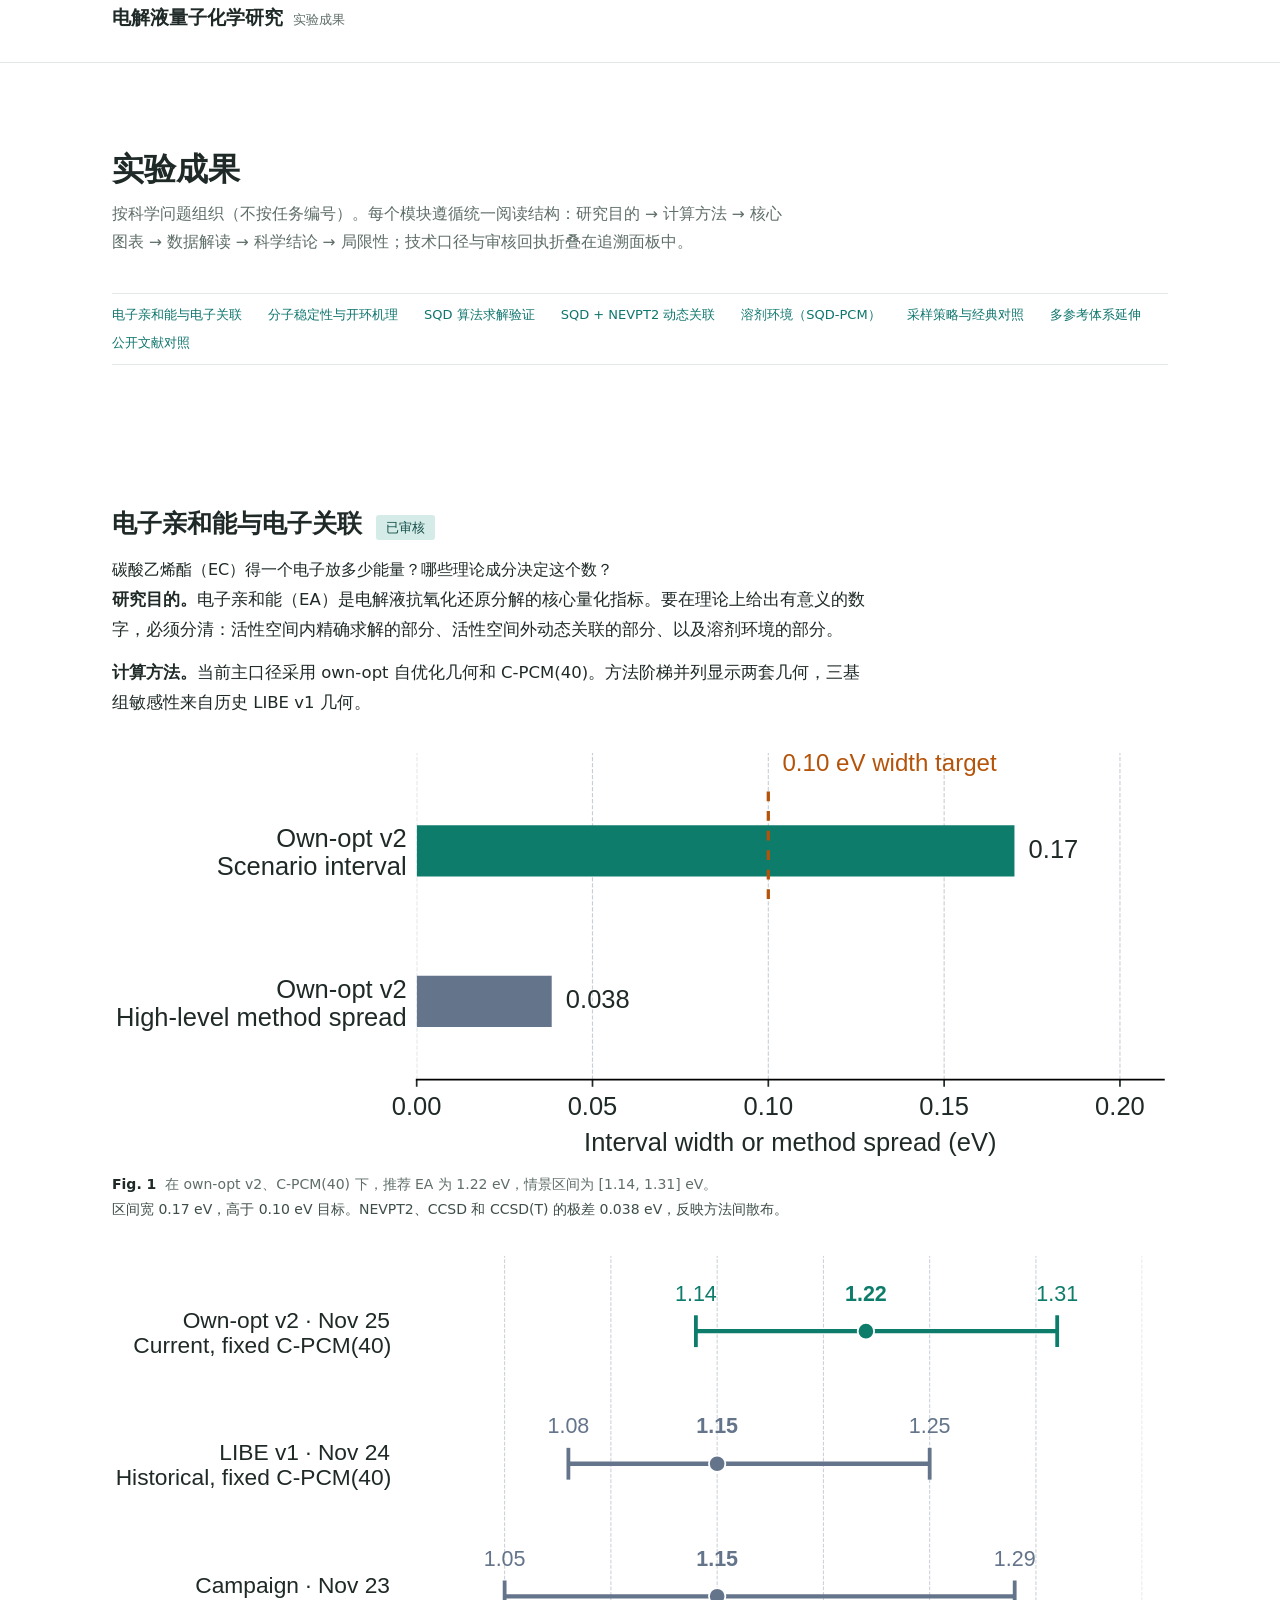
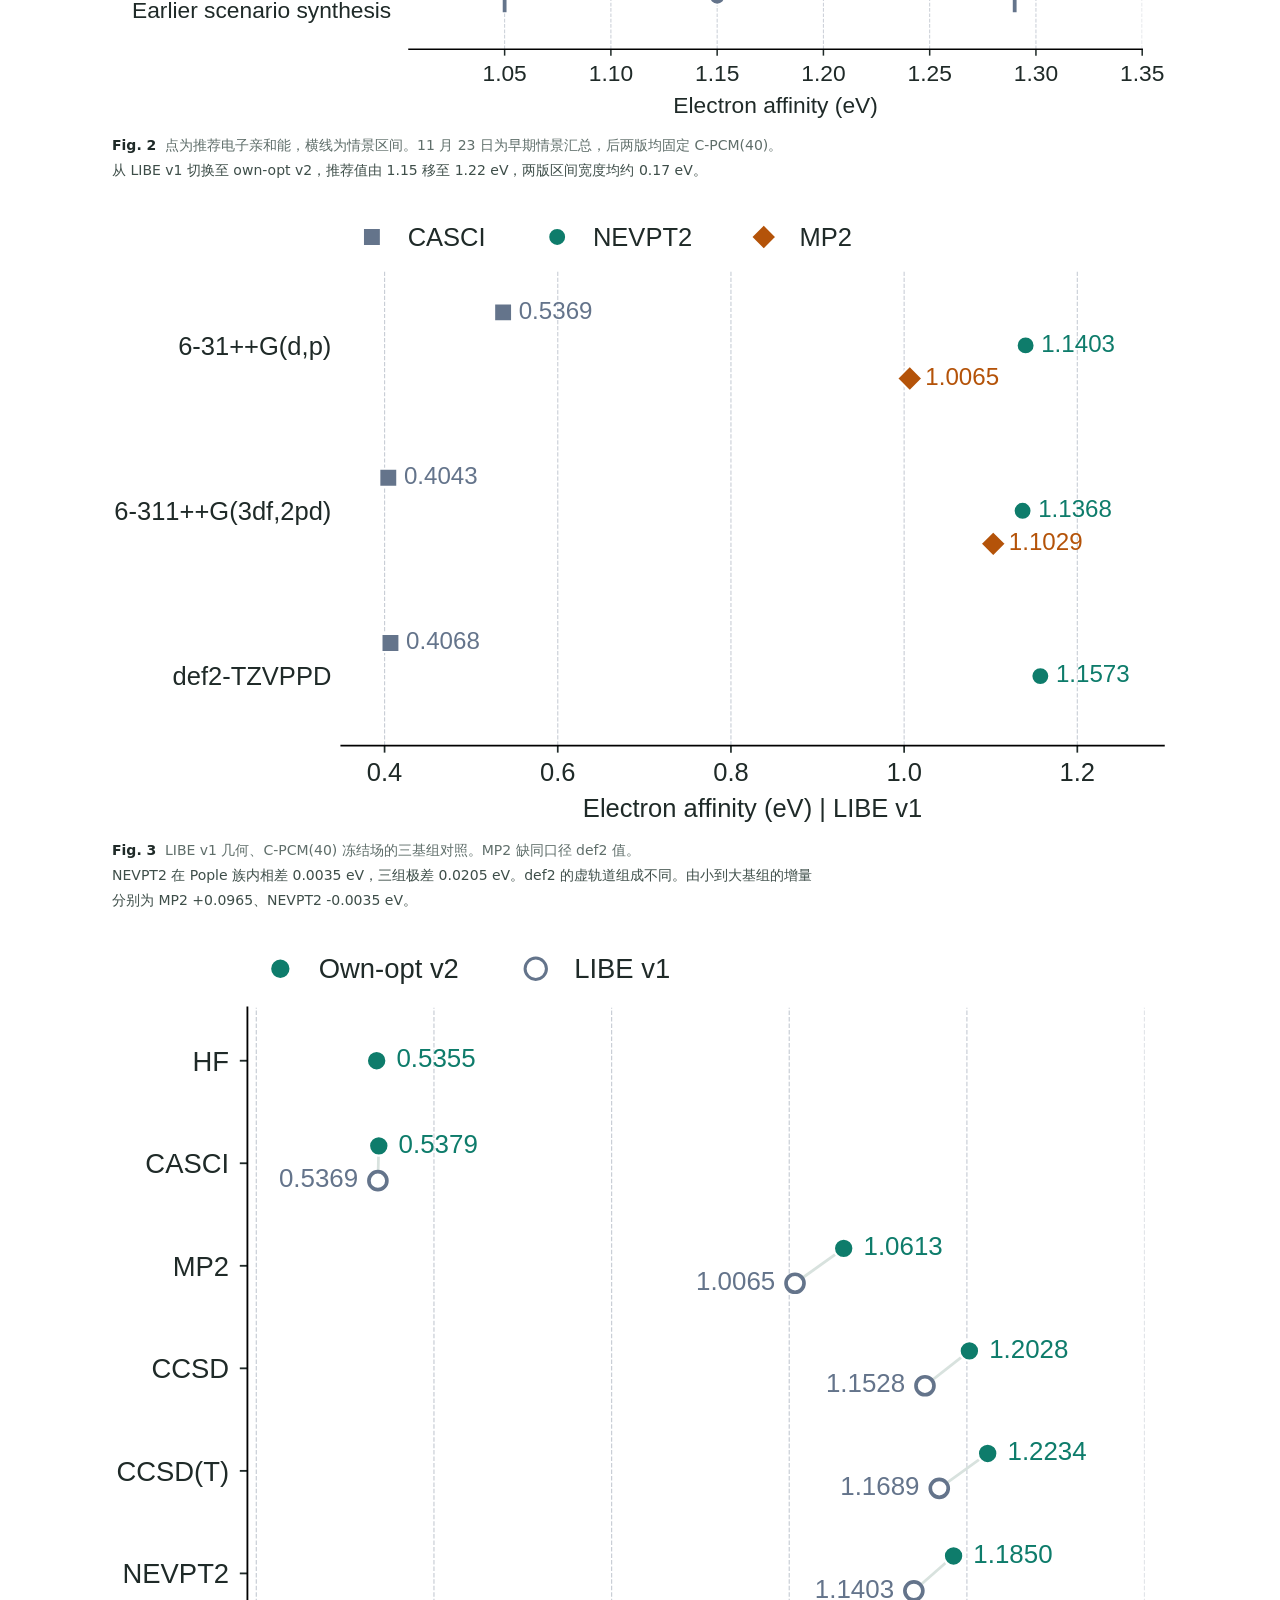
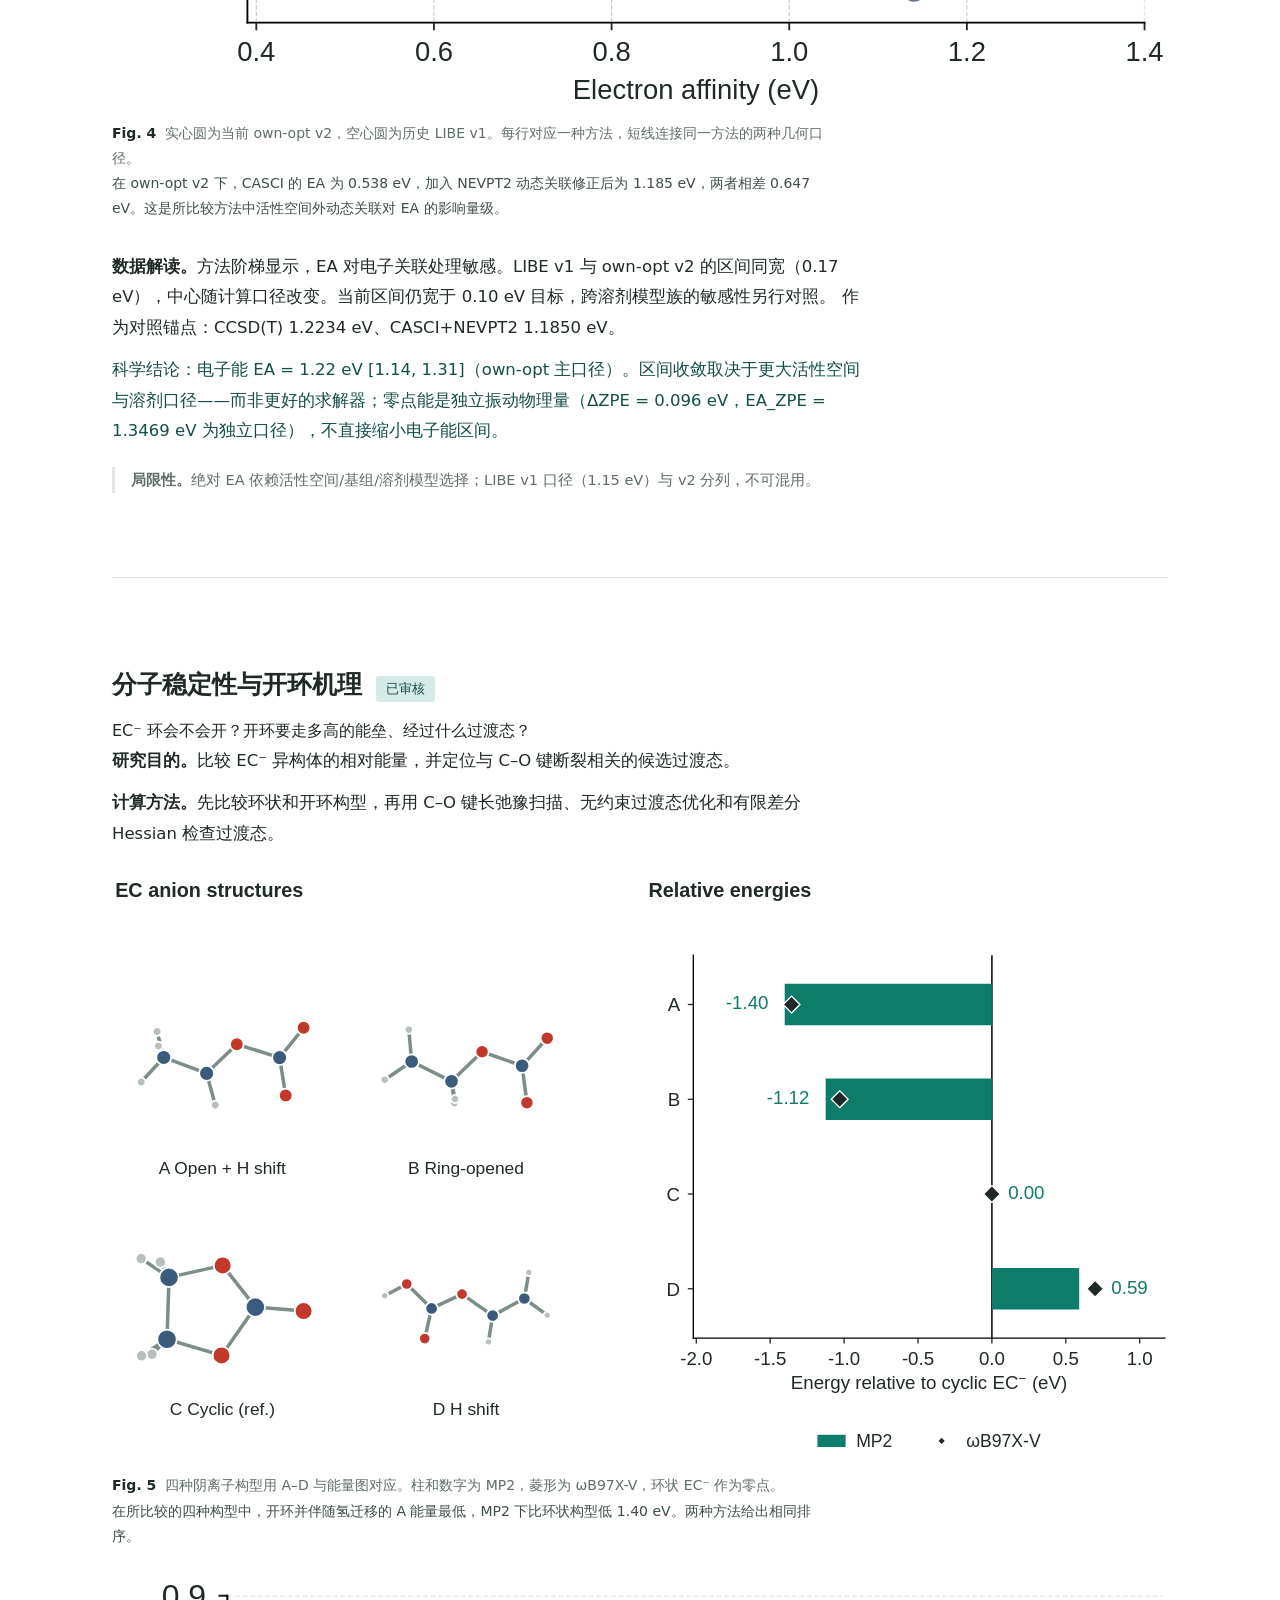
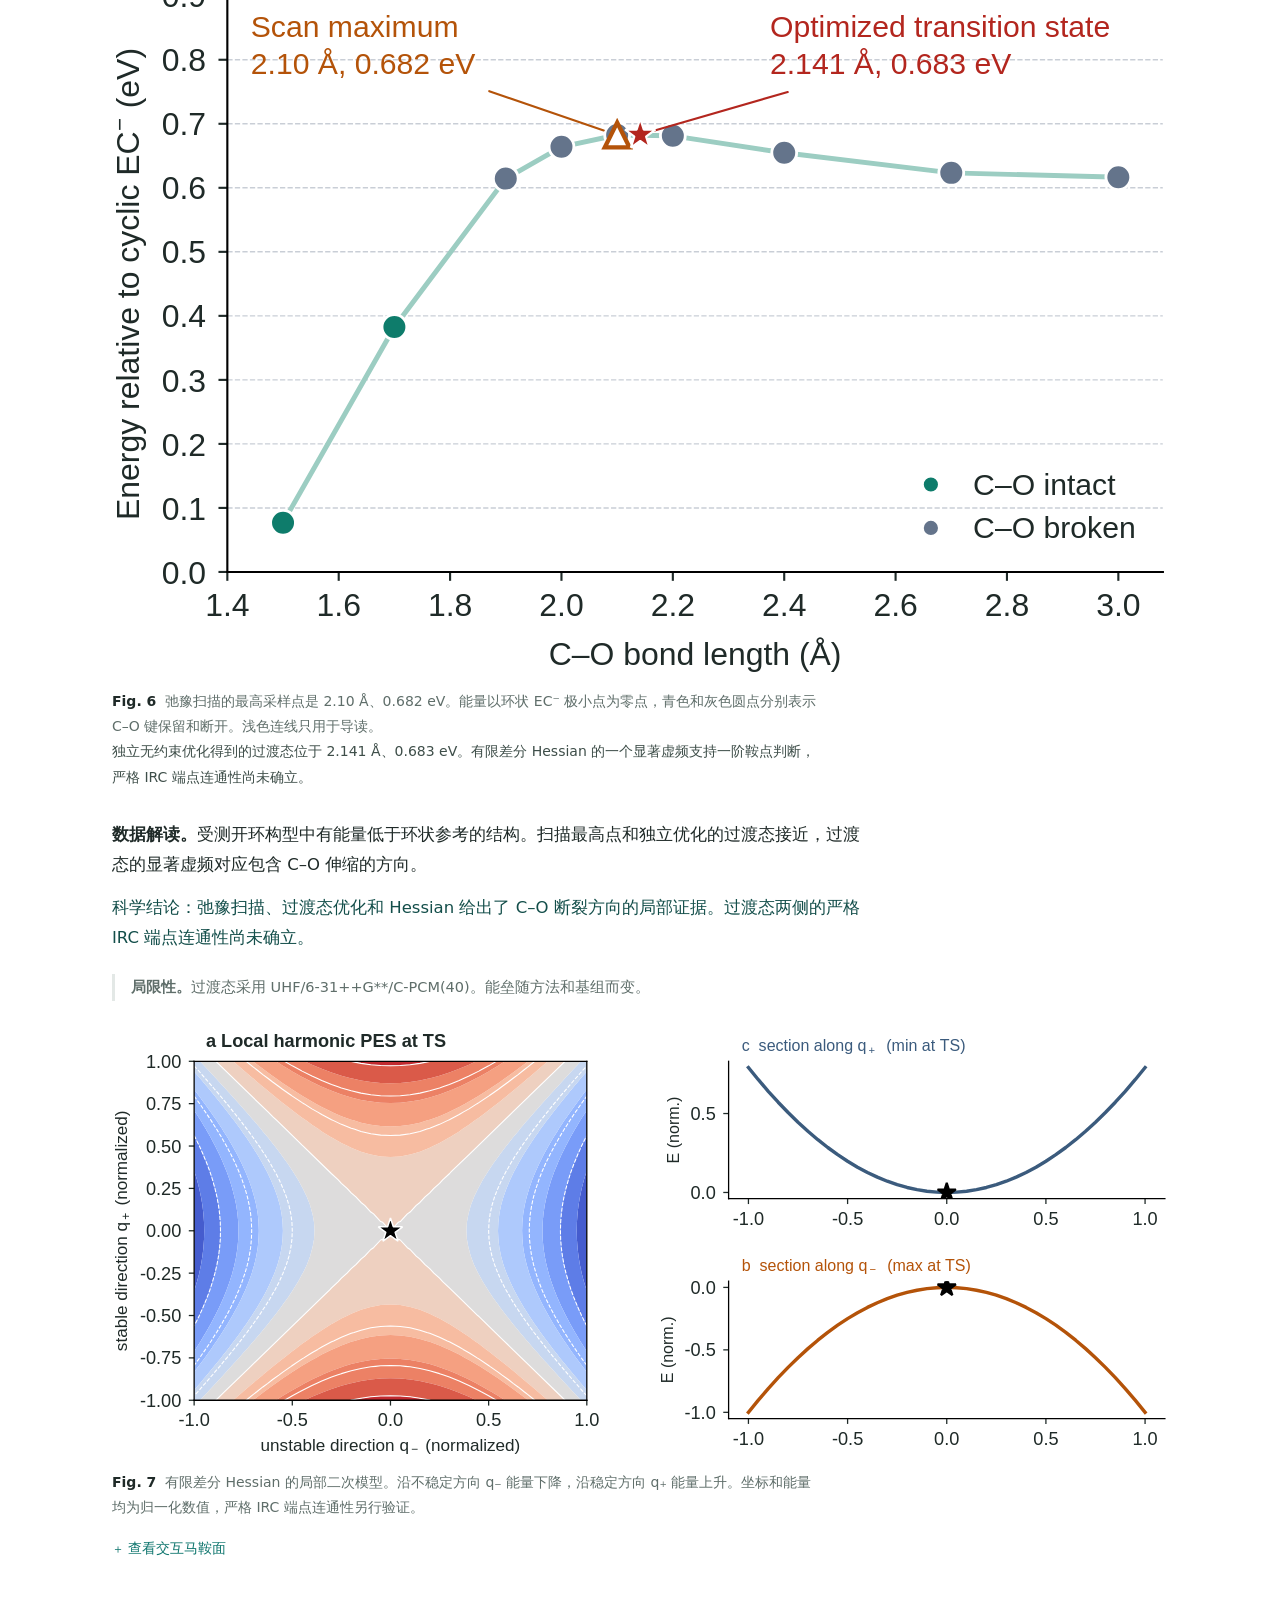
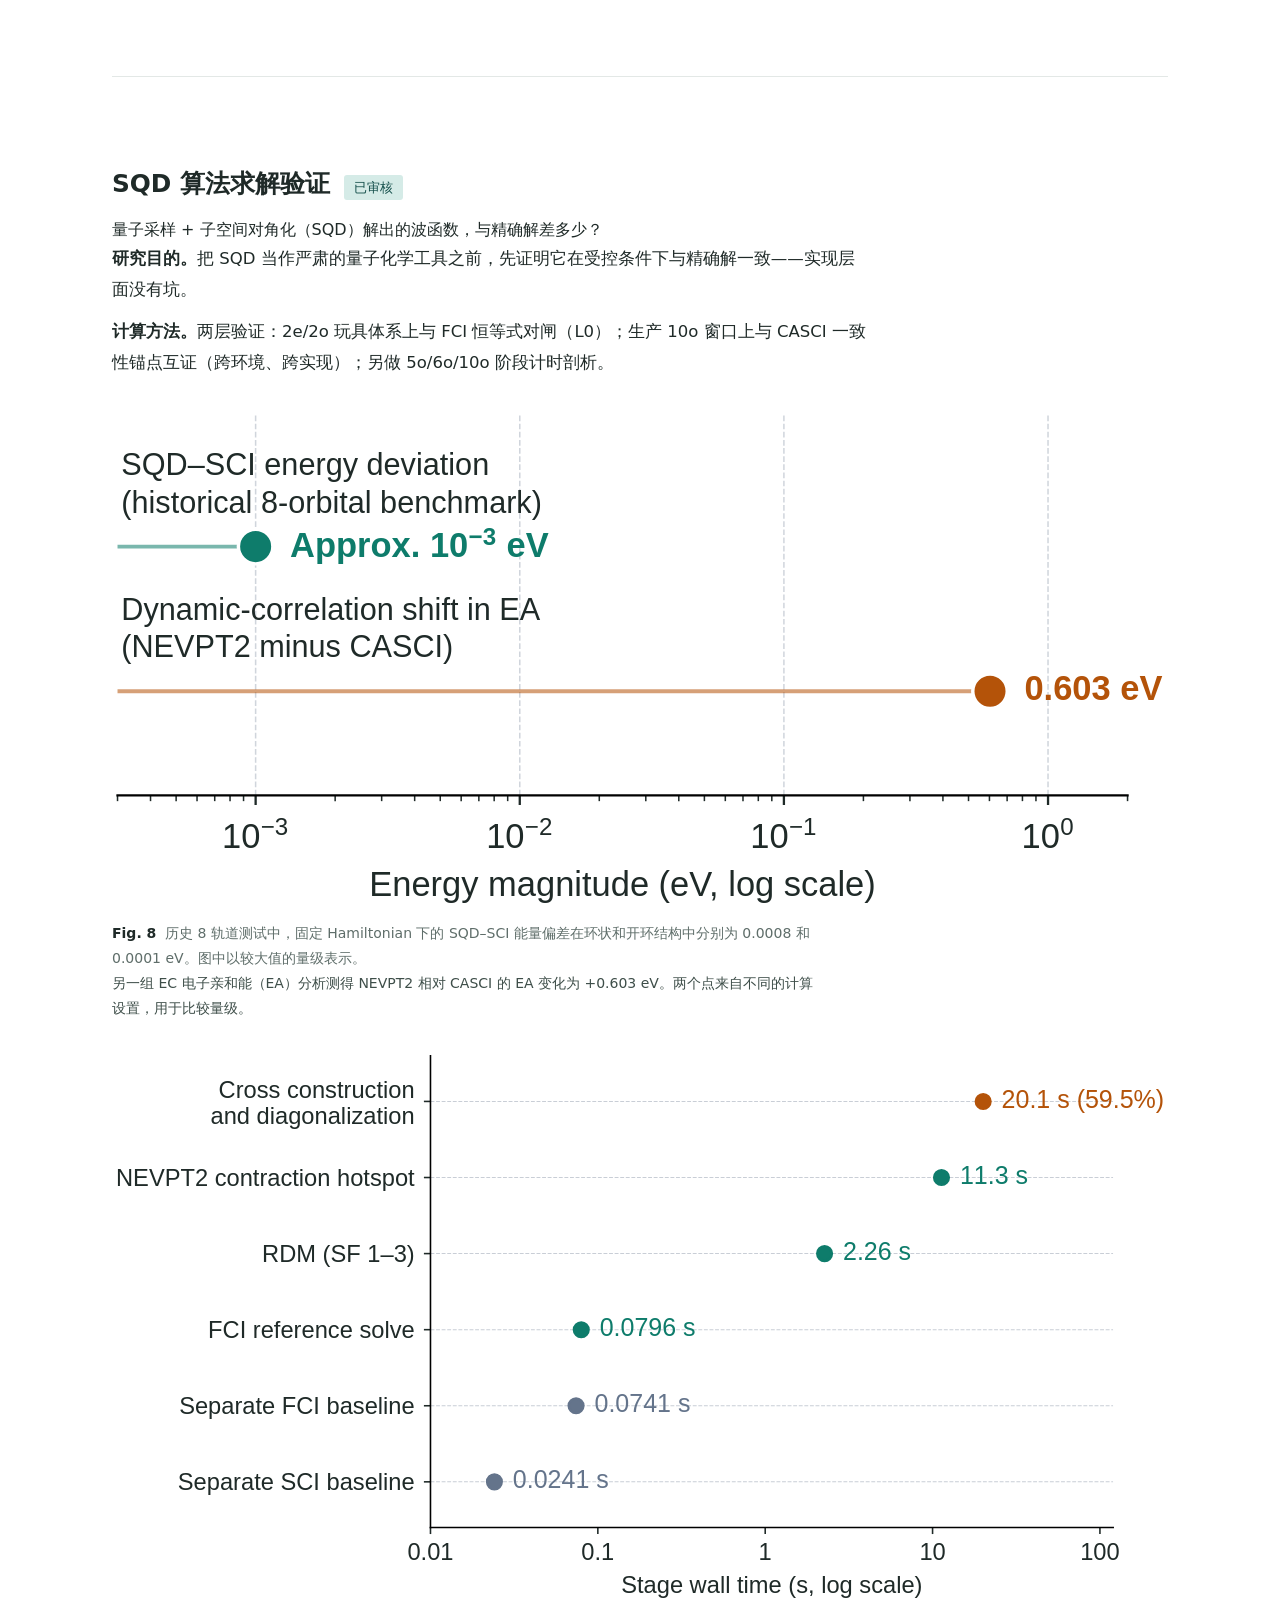
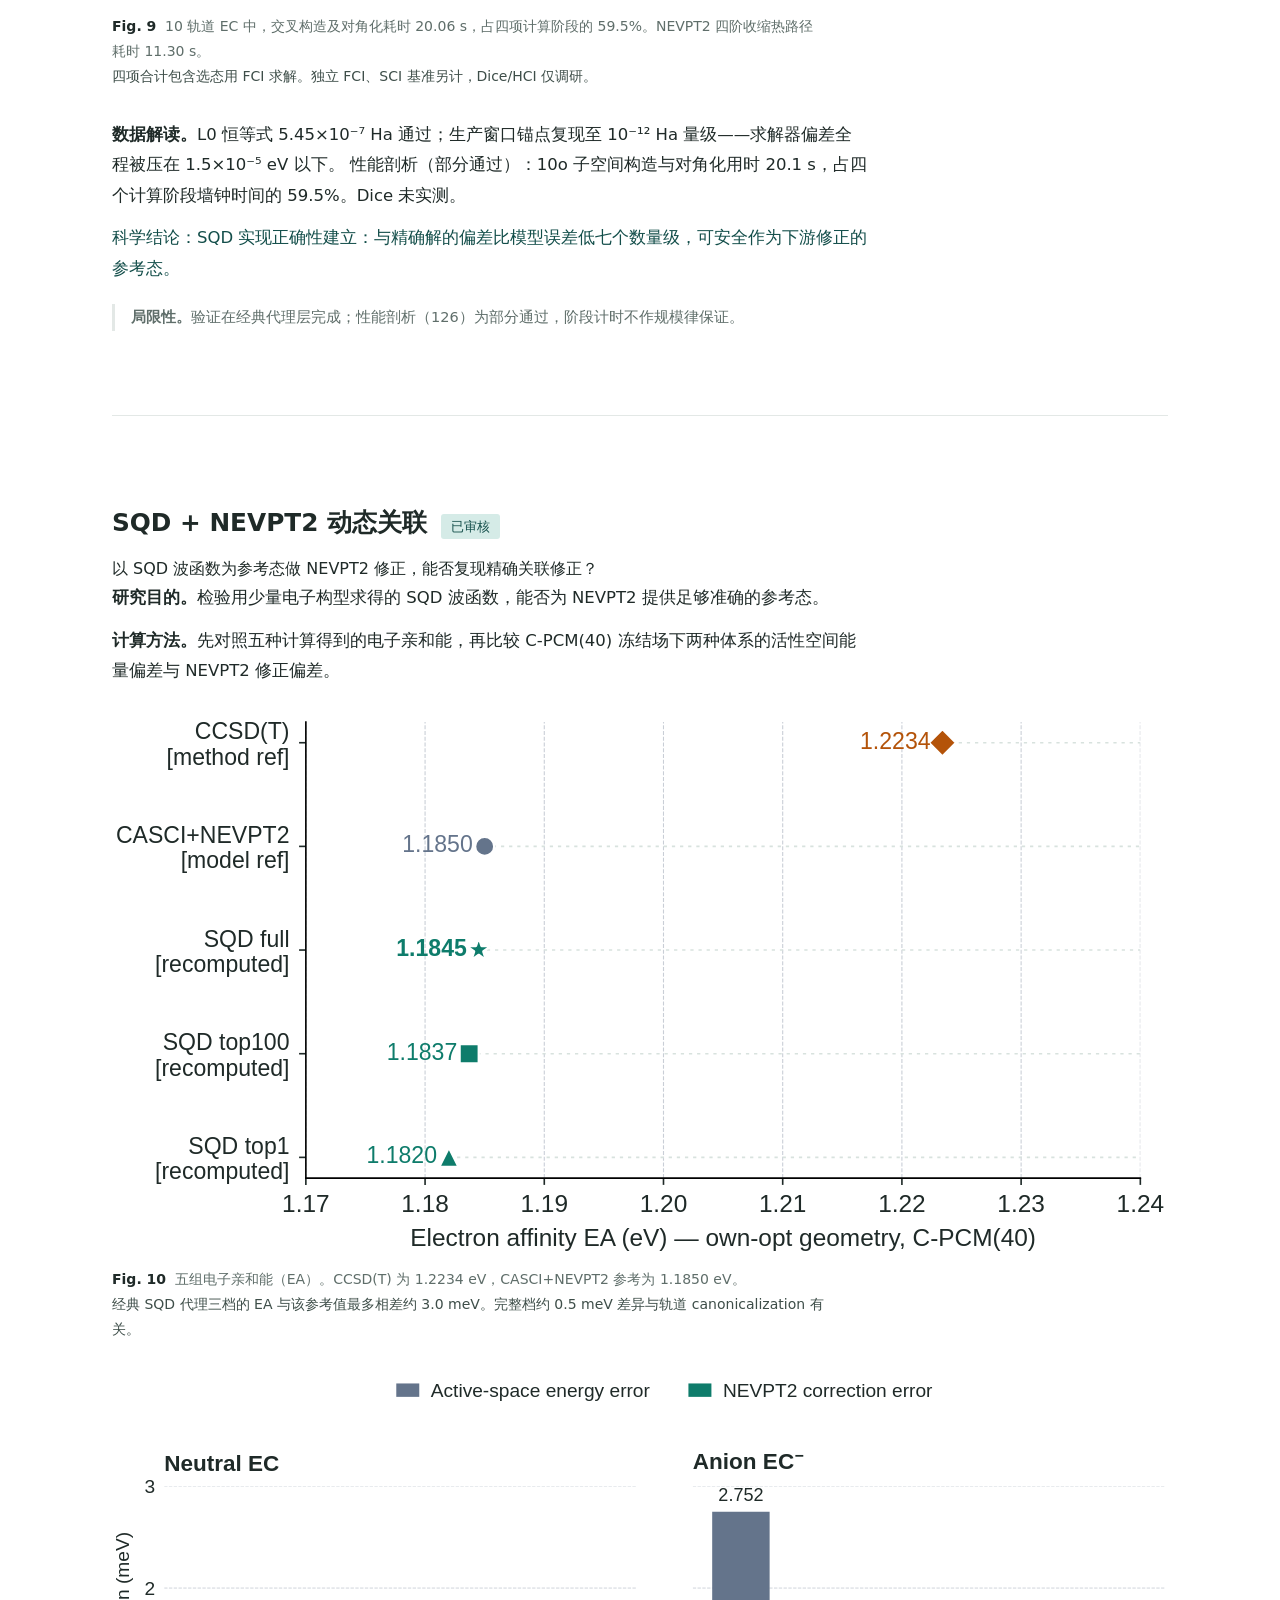
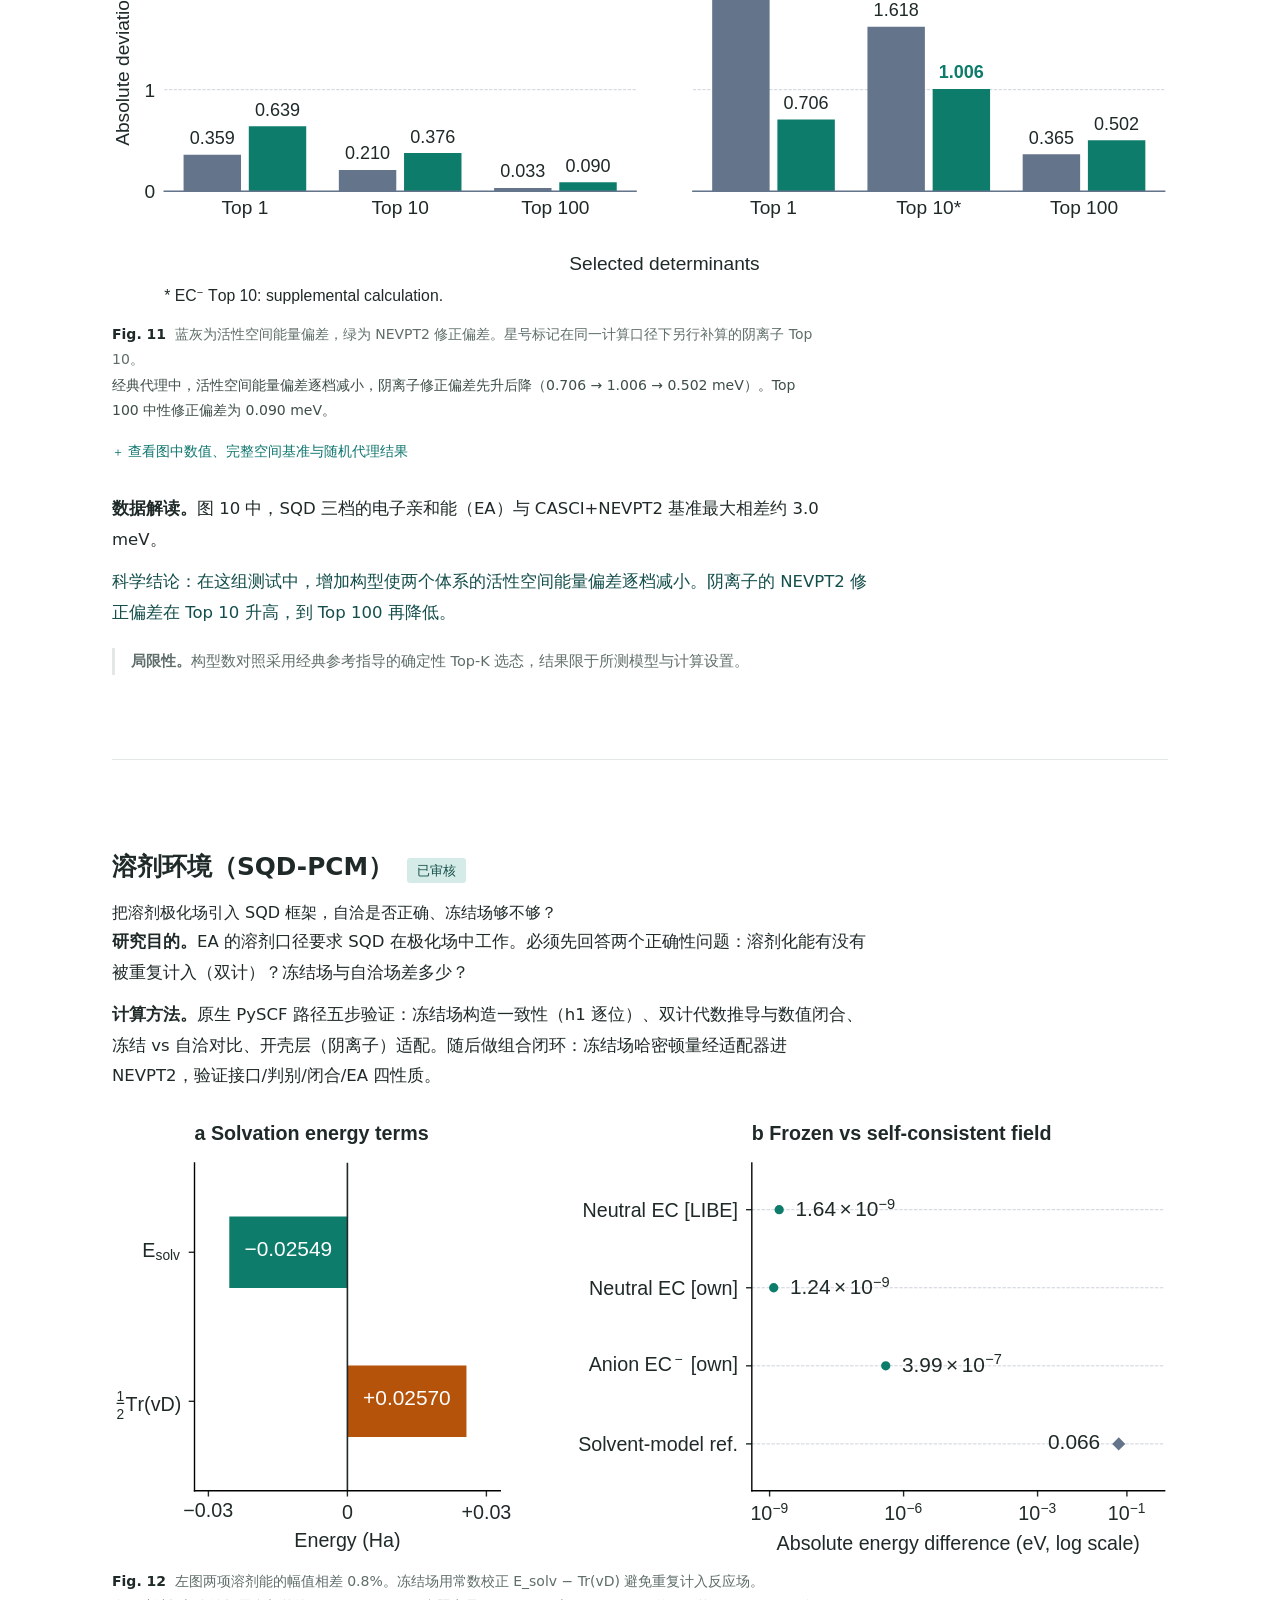
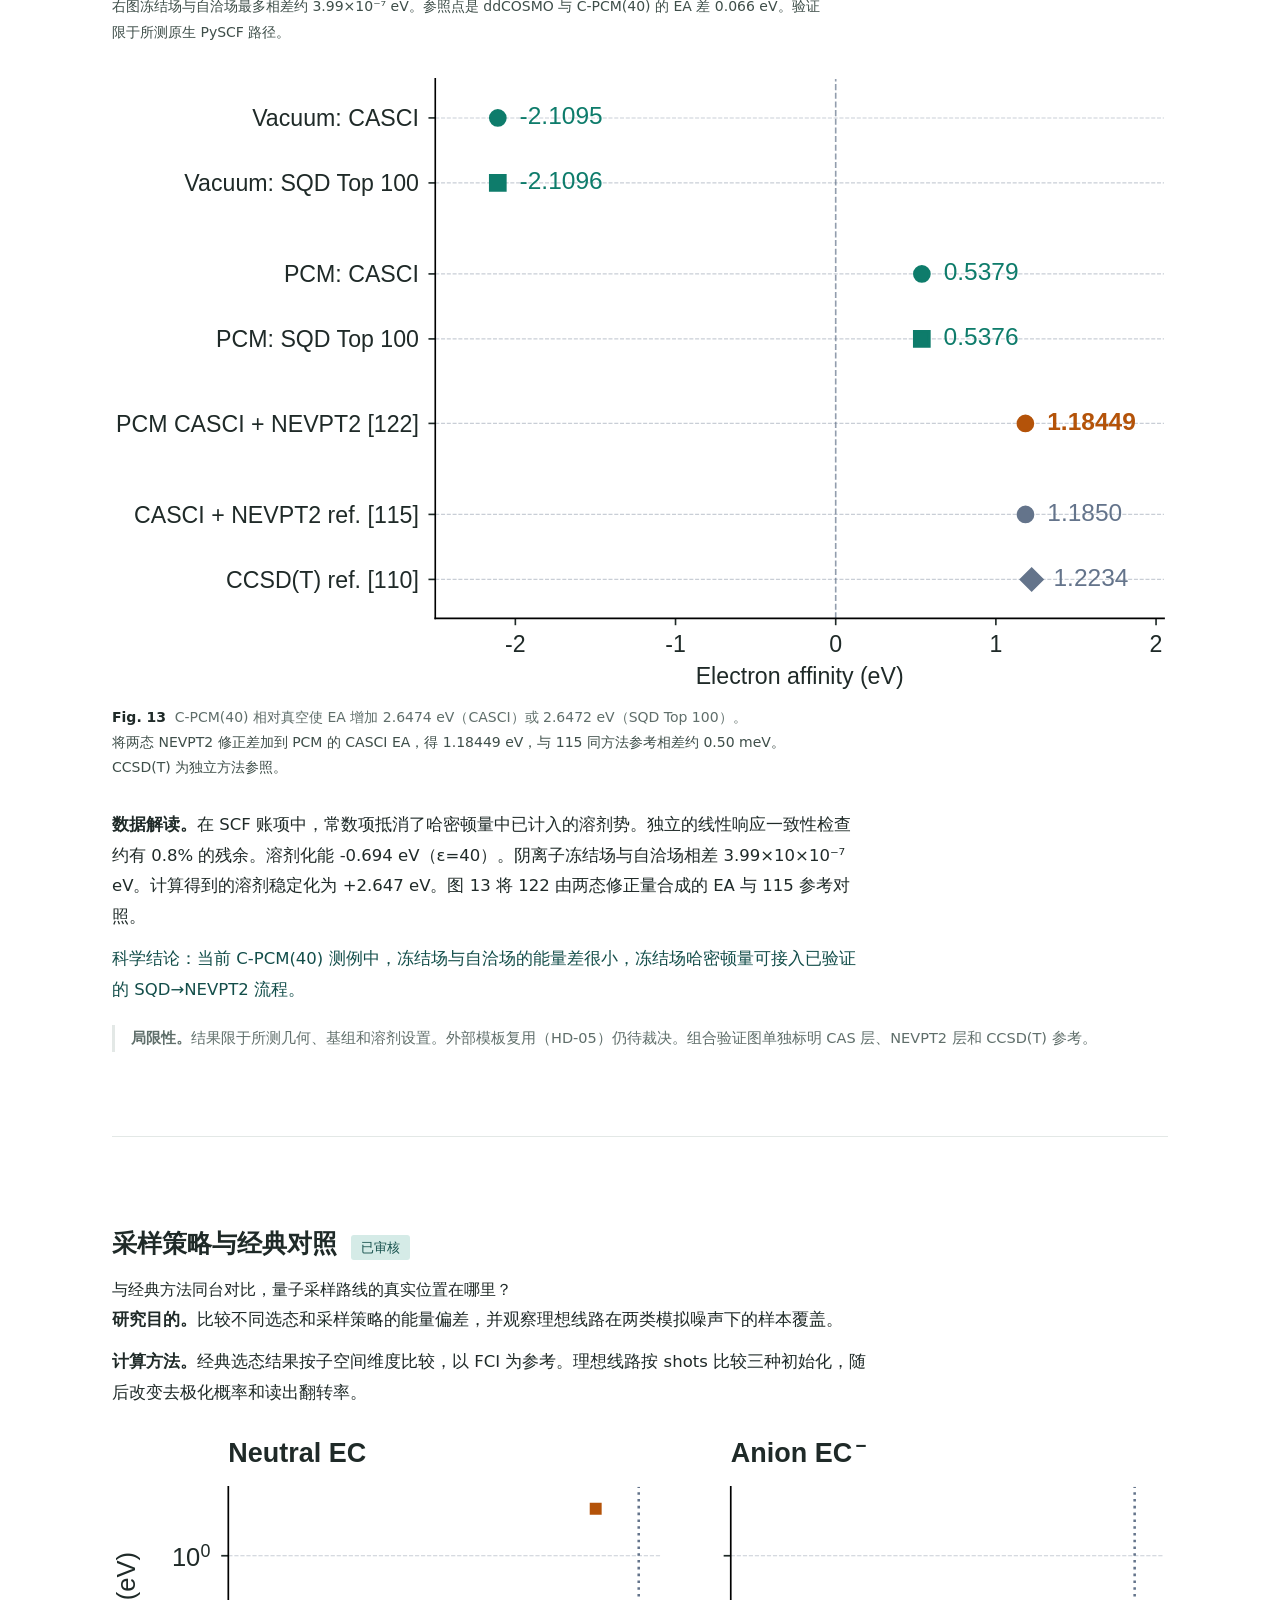
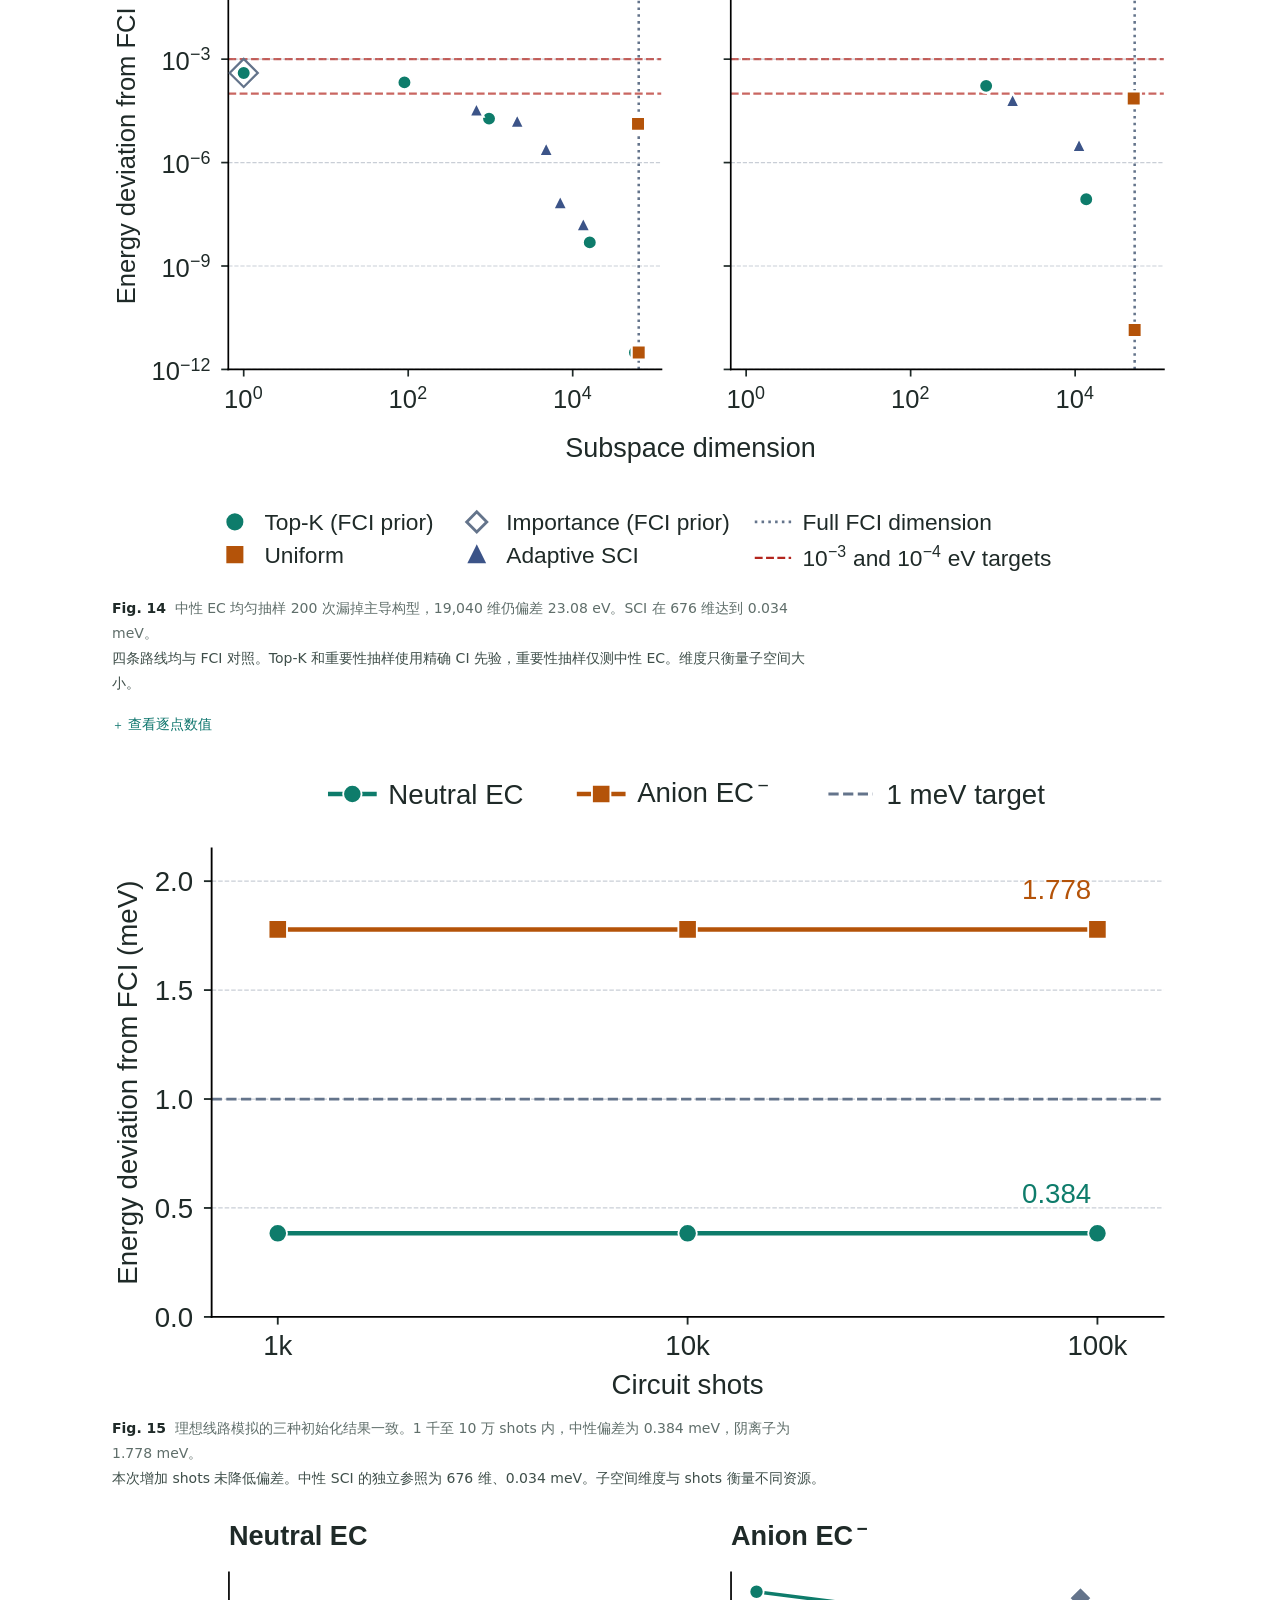
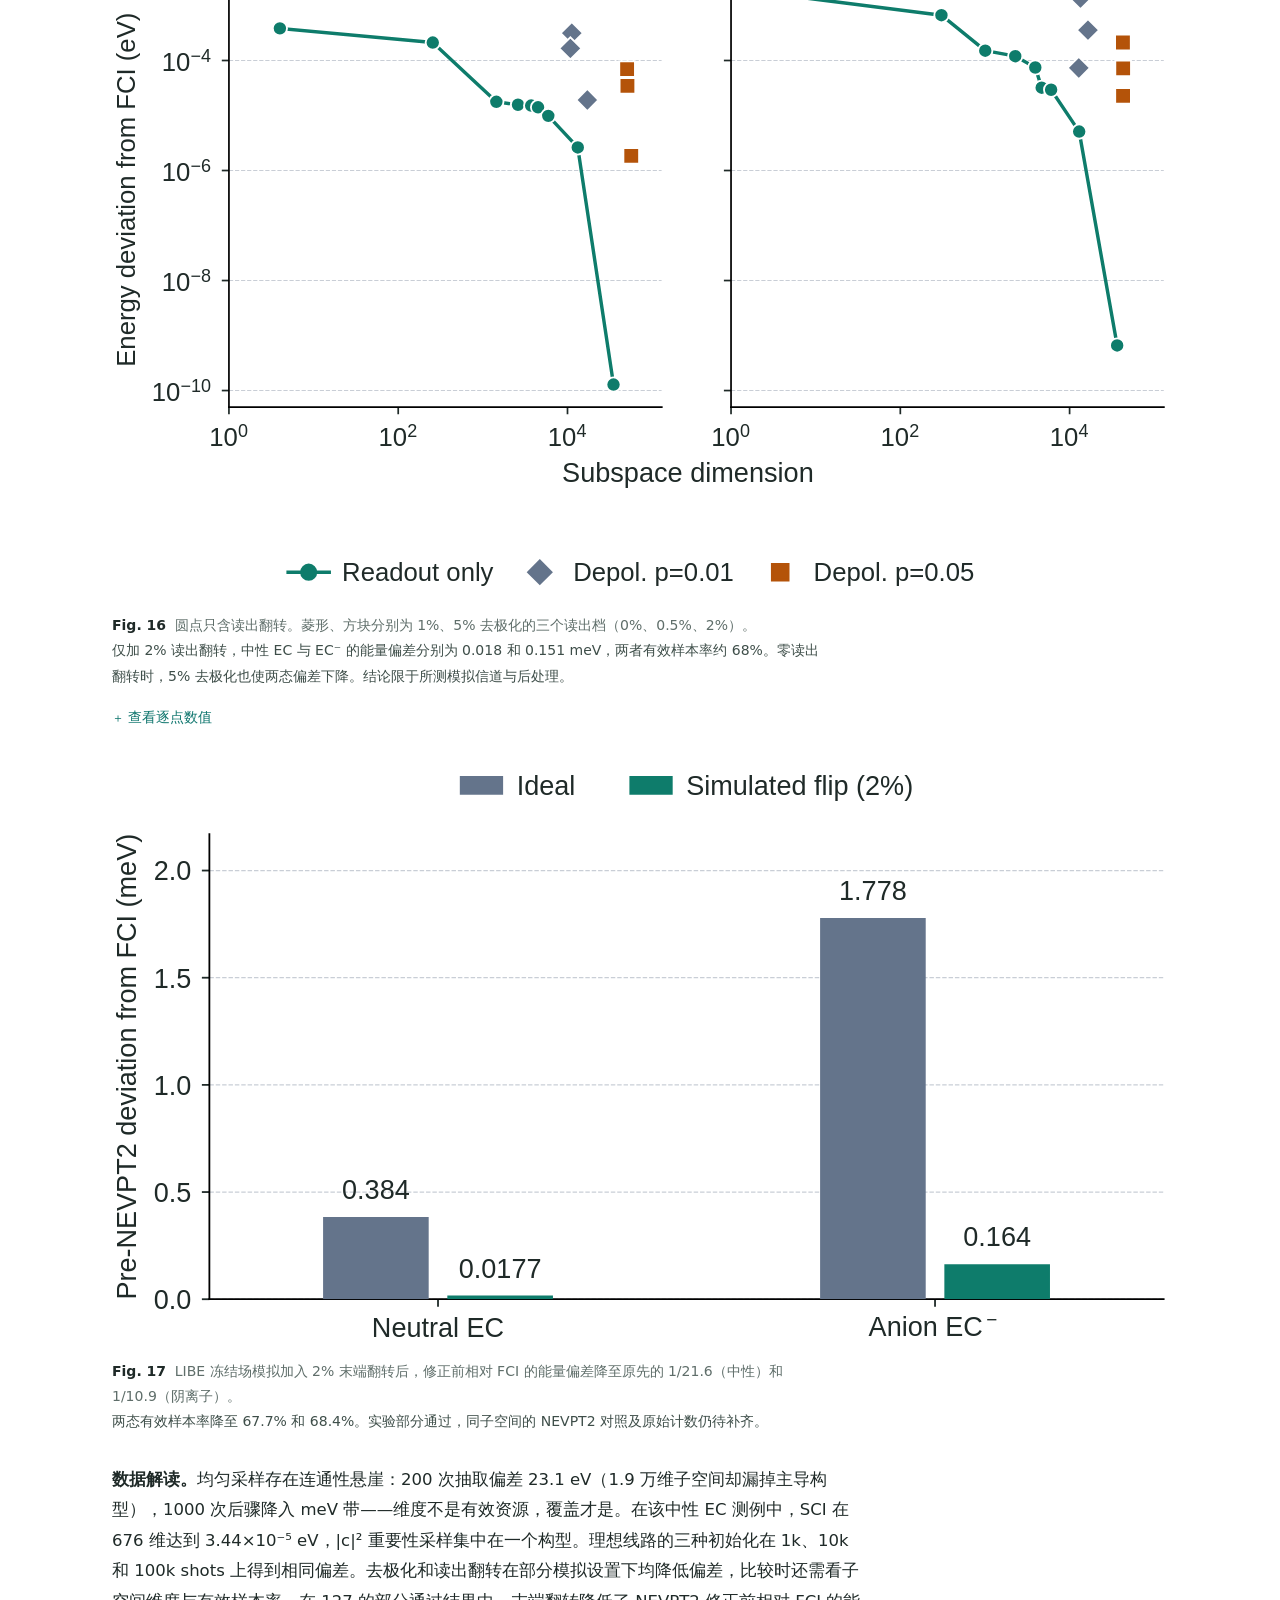
==== commit 9d2d801c: "Add public EC–PC literature comparison to research results" ====
--- a/docs/results.html
+++ b/docs/results.html
@@ -561,7 +561,7 @@
     <h2>实验成果</h2>
     <p class="sub">按科学问题组织（不按任务编号）。每个模块遵循统一阅读结构：研究目的 → 计算方法 → 核心图表 → 数据解读 → 科学结论 → 局限性；技术口径与审核回执折叠在追溯面板中。</p>
   </div>
-  <div class="reading" id="topic-nav"><a href="#ea">电子亲和能与电子关联</a><a href="#stability">分子稳定性与开环机理</a><a href="#sqd-solver">SQD 算法求解验证</a><a href="#sqd-nevpt2">SQD + NEVPT2 动态关联</a><a href="#sqd-pcm">溶剂环境（SQD-PCM）</a><a href="#sampling">采样策略与经典对照</a><a href="#mr">多参考体系延伸</a></div>
+  <div class="reading" id="topic-nav"><a href="#ea">电子亲和能与电子关联</a><a href="#stability">分子稳定性与开环机理</a><a href="#sqd-solver">SQD 算法求解验证</a><a href="#sqd-nevpt2">SQD + NEVPT2 动态关联</a><a href="#sqd-pcm">溶剂环境（SQD-PCM）</a><a href="#sampling">采样策略与经典对照</a><a href="#mr">多参考体系延伸</a><a href="#literature-context">公开文献对照</a></div>
 </div></section>
 
 <div class="wrap"><div id="results-body"><section class="chapter" id="ea"><div><div class="result-head"><h2>电子亲和能与电子关联</h2><span class="badge ok">已审核</span></div><p class="q" style="font-size:16px">碳酸乙烯酯（EC）得一个电子放多少能量？哪些理论成分决定这个数？</p><div class="interp"><p><b>研究目的。</b>电子亲和能（EA）是电解液抗氧化还原分解的核心量化指标。要在理论上给出有意义的数字，必须分清：活性空间内精确求解的部分、活性空间外动态关联的部分、以及溶剂环境的部分。</p><p><b>计算方法。</b>当前主口径采用 own-opt 自优化几何和 C-PCM(40)。方法阶梯并列显示两套几何，三基组敏感性来自历史 LIBE v1 几何。</p></div><figure class="fig"><a class="figure-zoom" href="figures/png/fig2_ea_precision.png" aria-label="放大图表 Fig. 1。 在 own-opt v2、C-PCM(40) 下，推荐 EA 为 1.22 eV，情景区间为 [1.14, 1.31] eV。"><img class="zoom" src="figures/svg/fig2_ea_precision.svg" alt="在 own-opt v2、C-PCM(40) 下，推荐 EA 为 1.22 eV，情景区间为 [1.14, 1.31] eV。" loading="lazy"></a><figcaption><strong class="figure-number">Fig. 1</strong> <span class="figure-caption-text">在 own-opt v2、C-PCM(40) 下，推荐 EA 为 1.22 eV，情景区间为 [1.14, 1.31] eV。<br><span style="color:#3E4E49">区间宽 0.17 eV，高于 0.10 eV 目标。NEVPT2、CCSD 和 CCSD(T) 的极差 0.038 eV，反映方法间散布。</span></span></figcaption></figure><figure class="fig"><a class="figure-zoom" href="figures/png/fig9_ea_evolution.png" aria-label="放大图表 Fig. 2。 点为推荐电子亲和能，横线为情景区间。11 月 23 日为早期情景汇总，后两版均固定 C-PCM(40)。"><img class="zoom" src="figures/svg/fig9_ea_evolution.svg" alt="点为推荐电子亲和能，横线为情景区间。11 月 23 日为早期情景汇总，后两版均固定 C-PCM(40)。" loading="lazy"></a><figcaption><strong class="figure-number">Fig. 2</strong> <span class="figure-caption-text">点为推荐电子亲和能，横线为情景区间。11 月 23 日为早期情景汇总，后两版均固定 C-PCM(40)。<br><span style="color:#3E4E49">从 LIBE v1 切换至 own-opt v2，推荐值由 1.15 移至 1.22 eV，两版区间宽度均约 0.17 eV。</span></span></figcaption></figure><figure class="fig"><a class="figure-zoom" href="figures/png/fig10_basis.png" aria-label="放大图表 Fig. 3。 LIBE v1 几何、C-PCM(40) 冻结场的三基组对照。MP2 缺同口径 def2 值。"><img class="zoom" src="figures/svg/fig10_basis.svg" alt="LIBE v1 几何、C-PCM(40) 冻结场的三基组对照。MP2 缺同口径 def2 值。" loading="lazy"></a><figcaption><strong class="figure-number">Fig. 3</strong> <span class="figure-caption-text">LIBE v1 几何、C-PCM(40) 冻结场的三基组对照。MP2 缺同口径 def2 值。<br><span style="color:#3E4E49">NEVPT2 在 Pople 族内相差 0.0035 eV，三组极差 0.0205 eV。def2 的虚轨道组成不同。由小到大基组的增量分别为 MP2 +0.0965、NEVPT2 -0.0035 eV。</span></span></figcaption></figure><figure class="fig"><a class="figure-zoom" href="figures/png/fig1_methods.png" aria-label="放大图表 Fig. 4。 实心圆为当前 own-opt v2，空心圆为历史 LIBE v1。每行对应一种方法，短线连接同一方法的两种几何口径。"><img class="zoom" src="figures/svg/fig1_methods.svg" alt="实心圆为当前 own-opt v2，空心圆为历史 LIBE v1。每行对应一种方法，短线连接同一方法的两种几何口径。" loading="lazy"></a><figcaption><strong class="figure-number">Fig. 4</strong> <span class="figure-caption-text">实心圆为当前 own-opt v2，空心圆为历史 LIBE v1。每行对应一种方法，短线连接同一方法的两种几何口径。<br><span style="color:#3E4E49">在 own-opt v2 下，CASCI 的 EA 为 0.538 eV，加入 NEVPT2 动态关联修正后为 1.185 eV，两者相差 0.647 eV。这是所比较方法中活性空间外动态关联对 EA 的影响量级。</span></span></figcaption></figure><div class="interp"><p><b>数据解读。</b>方法阶梯显示，EA 对电子关联处理敏感。LIBE v1 与 own-opt v2 的区间同宽（0.17 eV），中心随计算口径改变。当前区间仍宽于 0.10 eV 目标，跨溶剂模型族的敏感性另行对照。 作为对照锚点：CCSD(T) 1.2234 eV、CASCI+NEVPT2 1.1850 eV。</p><p class="concl">科学结论：电子能 EA = 1.22 eV [1.14, 1.31]（own-opt 主口径）。区间收敛取决于更大活性空间与溶剂口径——而非更好的求解器；零点能是独立振动物理量（ΔZPE = 0.096 eV，EA_ZPE = 1.3469 eV 为独立口径），不直接缩小电子能区间。</p></div><p class="limits"><b>局限性。</b>绝对 EA 依赖活性空间/基组/溶剂模型选择；LIBE v1 口径（1.15 eV）与 v2 分列，不可混用。</p></div></section><section class="chapter" id="stability"><div><div class="result-head"><h2>分子稳定性与开环机理</h2><span class="badge ok">已审核</span></div><p class="q" style="font-size:16px">EC⁻ 环会不会开？开环要走多高的能垒、经过什么过渡态？</p><div class="interp"><p><b>研究目的。</b>比较 EC⁻ 异构体的相对能量，并定位与 C–O 键断裂相关的候选过渡态。</p><p><b>计算方法。</b>先比较环状和开环构型，再用 C–O 键长弛豫扫描、无约束过渡态优化和有限差分 Hessian 检查过渡态。</p></div><figure class="fig"><a class="figure-zoom" href="figures/png/fig3_isomers.png" aria-label="放大图表 Fig. 5。 四种阴离子构型用 A–D 与能量图对应。柱和数字为 MP2，菱形为 ωB97X-V，环状 EC⁻ 作为零点。"><picture><source media="(max-width: 620px)" srcset="figures/svg/fig3_isomers_mobile.svg"><img class="zoom" src="figures/svg/fig3_isomers.svg" alt="四种阴离子构型用 A–D 与能量图对应。柱和数字为 MP2，菱形为 ωB97X-V，环状 EC⁻ 作为零点。" loading="lazy"></picture></a><figcaption><strong class="figure-number">Fig. 5</strong> <span class="figure-caption-text">四种阴离子构型用 A–D 与能量图对应。柱和数字为 MP2，菱形为 ωB97X-V，环状 EC⁻ 作为零点。<br><span style="color:#3E4E49">在所比较的四种构型中，开环并伴随氢迁移的 A 能量最低，MP2 下比环状构型低 1.40 eV。两种方法给出相同排序。</span></span></figcaption></figure><figure class="fig"><a class="figure-zoom" href="figures/png/fig11_scan.png" aria-label="放大图表 Fig. 6。 弛豫扫描的最高采样点是 2.10 Å、0.682 eV。能量以环状 EC⁻ 极小点为零点，青色和灰色圆点分别表示 C–O 键保留和断开。浅色连线只用于导读。"><img class="zoom" src="figures/svg/fig11_scan.svg" alt="弛豫扫描的最高采样点是 2.10 Å、0.682 eV。能量以环状 EC⁻ 极小点为零点，青色和灰色圆点分别表示 C–O 键保留和断开。浅色连线只用于导读。" loading="lazy"></a><figcaption><strong class="figure-number">Fig. 6</strong> <span class="figure-caption-text">弛豫扫描的最高采样点是 2.10 Å、0.682 eV。能量以环状 EC⁻ 极小点为零点，青色和灰色圆点分别表示 C–O 键保留和断开。浅色连线只用于导读。<br><span style="color:#3E4E49">独立无约束优化得到的过渡态位于 2.141 Å、0.683 eV。有限差分 Hessian 的一个显著虚频支持一阶鞍点判断，严格 IRC 端点连通性尚未确立。</span></span></figcaption></figure><div class="interp"><p><b>数据解读。</b>受测开环构型中有能量低于环状参考的结构。扫描最高点和独立优化的过渡态接近，过渡态的显著虚频对应包含 C–O 伸缩的方向。</p><p class="concl">科学结论：弛豫扫描、过渡态优化和 Hessian 给出了 C–O 断裂方向的局部证据。过渡态两侧的严格 IRC 端点连通性尚未确立。</p></div><p class="limits"><b>局限性。</b>过渡态采用 UHF/6-31++G**/C-PCM(40)。能垒随方法和基组而变。</p></div><figure class="fig"><a class="figure-zoom" href="figures/png/fig12_saddle.png" aria-label="放大马鞍面静态截面"><img src="figures/svg/fig12_saddle.svg" alt="过渡态附近局部马鞍面的静态截面，能量与坐标均已归一化" loading="lazy"></a><figcaption><strong class="figure-number">Fig. 7</strong> <span class="figure-caption-text">有限差分 Hessian 的局部二次模型。沿不稳定方向 q₋ 能量下降，沿稳定方向 q₊ 能量上升。坐标和能量均为归一化数值，严格 IRC 端点连通性另行验证。</span></figcaption><details class="trace interactive-saddle"><summary>查看交互马鞍面</summary>
@@ -580,7 +580,7 @@
     </div>
     <output id="saddle-readout" data-canvas-ui hidden>点按曲面读取归一化坐标与能量。</output>
   </div>
-</details></figure></section><section class="chapter" id="sqd-solver"><div><div class="result-head"><h2>SQD 算法求解验证</h2><span class="badge ok">已审核</span></div><p class="q" style="font-size:16px">量子采样 + 子空间对角化（SQD）解出的波函数，与精确解差多少？</p><div class="interp"><p><b>研究目的。</b>把 SQD 当作严肃的量子化学工具之前，先证明它在受控条件下与精确解一致——实现层面没有坑。</p><p><b>计算方法。</b>两层验证：2e/2o 玩具体系上与 FCI 恒等式对闸（L0）；生产 10o 窗口上与 CASCI 一致性锚点互证（跨环境、跨实现）；另做 5o/6o/10o 阶段计时剖析。</p></div><figure class="fig"><a class="figure-zoom" href="figures/png/fig7_errors.png" aria-label="放大图表 Fig. 8。 历史 8 轨道测试中，固定 Hamiltonian 下的 SQD–SCI 能量偏差在环状和开环结构中分别为 0.0008 和 0.0001 eV。图中以较大值的量级表示。"><img class="zoom" src="figures/svg/fig7_errors.svg" alt="历史 8 轨道测试中，固定 Hamiltonian 下的 SQD–SCI 能量偏差在环状和开环结构中分别为 0.0008 和 0.0001 eV。图中以较大值的量级表示。" loading="lazy"></a><figcaption><strong class="figure-number">Fig. 8</strong> <span class="figure-caption-text">历史 8 轨道测试中，固定 Hamiltonian 下的 SQD–SCI 能量偏差在环状和开环结构中分别为 0.0008 和 0.0001 eV。图中以较大值的量级表示。<br><span style="color:#3E4E49">另一组 EC 电子亲和能（EA）分析测得 NEVPT2 相对 CASCI 的 EA 变化为 +0.603 eV。两个点来自不同的计算设置，用于比较量级。</span></span></figcaption></figure><figure class="fig"><a class="figure-zoom" href="figures/png/fig22_bottleneck.png" aria-label="放大图表 Fig. 9。 10 轨道 EC 中，交叉构造及对角化耗时 20.06 s，占四项计算阶段的 59.5%。NEVPT2 四阶收缩热路径耗时 11.30 s。"><img class="zoom" src="figures/svg/fig22_bottleneck.svg" alt="10 轨道 EC 中，交叉构造及对角化耗时 20.06 s，占四项计算阶段的 59.5%。NEVPT2 四阶收缩热路径耗时 11.30 s。" loading="lazy"></a><figcaption><strong class="figure-number">Fig. 9</strong> <span class="figure-caption-text">10 轨道 EC 中，交叉构造及对角化耗时 20.06 s，占四项计算阶段的 59.5%。NEVPT2 四阶收缩热路径耗时 11.30 s。<br><span style="color:#3E4E49">四项合计包含选态用 FCI 求解。独立 FCI、SCI 基准另计，Dice/HCI 仅调研。</span></span></figcaption></figure><div class="interp"><p><b>数据解读。</b>L0 恒等式 5.45×10⁻⁷ Ha 通过；生产窗口锚点复现至 10⁻¹² Ha 量级——求解器偏差全程被压在 1.5×10⁻⁵ eV 以下。 性能剖析（部分通过）：10o 子空间构造与对角化用时 20.1 s，占四个计算阶段墙钟时间的 59.5%。Dice 未实测。</p><p class="concl">科学结论：SQD 实现正确性建立：与精确解的偏差比模型误差低七个数量级，可安全作为下游修正的参考态。</p></div><p class="limits"><b>局限性。</b>验证在经典代理层完成；性能剖析（126）为部分通过，阶段计时不作规模律保证。</p></div></section><section class="chapter" id="sqd-nevpt2"><div><div class="result-head"><h2>SQD + NEVPT2 动态关联</h2><span class="badge ok">已审核</span></div><p class="q" style="font-size:16px">以 SQD 波函数为参考态做 NEVPT2 修正，能否复现精确关联修正？</p><div class="interp"><p><b>研究目的。</b>检验用少量电子构型求得的 SQD 波函数，能否为 NEVPT2 提供足够准确的参考态。</p><p><b>计算方法。</b>先对照五种计算得到的电子亲和能，再比较 C-PCM(40) 冻结场下两种体系的活性空间能量偏差与 NEVPT2 修正偏差。</p></div><figure class="fig"><a class="figure-zoom" href="figures/png/fig13_five_way.png" aria-label="放大图表 Fig. 10。 五组电子亲和能（EA）。CCSD(T) 为 1.2234 eV，CASCI+NEVPT2 参考为 1.1850 eV。"><img class="zoom" src="figures/svg/fig13_five_way.svg" alt="五组电子亲和能（EA）。CCSD(T) 为 1.2234 eV，CASCI+NEVPT2 参考为 1.1850 eV。" loading="lazy"></a><figcaption><strong class="figure-number">Fig. 10</strong> <span class="figure-caption-text">五组电子亲和能（EA）。CCSD(T) 为 1.2234 eV，CASCI+NEVPT2 参考为 1.1850 eV。<br><span style="color:#3E4E49">经典 SQD 代理三档的 EA 与该参考值最多相差约 3.0 meV。完整档约 0.5 meV 差异与轨道 canonicalization 有关。</span></span></figcaption></figure><figure class="fig"><a class="figure-zoom" href="figures/png/fig14_convergence.png" aria-label="放大图表 Fig. 11。 中性 EC 与阴离子 EC⁻ 在 Top 1、Top 10、Top 100 下的活性空间能量偏差和 NEVPT2 修正偏差（meV）"><picture><source media="(max-width: 620px)" srcset="figures/svg/fig14_convergence_mobile.svg"><img class="zoom" src="figures/svg/fig14_convergence.svg" alt="中性 EC 与阴离子 EC⁻ 在 Top 1、Top 10、Top 100 下的活性空间能量偏差和 NEVPT2 修正偏差（meV）" loading="lazy"></picture></a><figcaption><strong class="figure-number">Fig. 11</strong> <span class="figure-caption-text">蓝灰为活性空间能量偏差，绿为 NEVPT2 修正偏差。星号标记在同一计算口径下另行补算的阴离子 Top 10。<br><span style="color: rgb(62, 78, 73);">经典代理中，活性空间能量偏差逐档减小，阴离子修正偏差先升后降（0.706 → 1.006 → 0.502 meV）。Top 100 中性修正偏差为 0.090 meV。</span></span><details class="trace"><summary>查看图中数值、完整空间基准与随机代理结果</summary><table><tbody><tr><th>中性 EC · Top 1</th><td>1 个构型，能量偏差 0.3591 meV，修正偏差 0.6390 meV（原对照批次）</td></tr><tr><th>中性 EC · Top 10</th><td>10 个构型，能量偏差 0.2104 meV，修正偏差 0.3756 meV（原对照批次）</td></tr><tr><th>中性 EC · Top 100</th><td>100 个构型，能量偏差 0.0328 meV，修正偏差 0.0897 meV（原对照批次）</td></tr><tr><th>阴离子 EC⁻ · Top 1</th><td>1 个构型，能量偏差 2.7522 meV，修正偏差 0.7062 meV（原对照批次）</td></tr><tr><th>阴离子 EC⁻ · Top 10</th><td>10 个构型，能量偏差 1.6183 meV，修正偏差 1.0063 meV（补算档位）</td></tr><tr><th>阴离子 EC⁻ · Top 100</th><td>100 个构型，能量偏差 0.3646 meV，修正偏差 0.5021 meV（原对照批次）</td></tr><tr><th>中性 EC · 完整空间基准</th><td>63,504 个构型，能量偏差 0 meV，修正偏差 0.0002523 meV（原对照批次）</td></tr><tr><th>中性 EC · 随机代理（500 次抽样）</th><td>1 个构型，能量偏差 0.3591 meV，修正偏差 0.6390 meV（原对照批次）</td></tr><tr><th>中性 EC · 随机代理（8,000 次抽样）</th><td>1 个构型，能量偏差 0.3591 meV，修正偏差 0.6390 meV（原对照批次）</td></tr><tr><th>阴离子 EC⁻ · 完整空间基准</th><td>52,920 个构型，能量偏差 0 meV，修正偏差 0.0013199 meV（原对照批次）</td></tr><tr><th>阴离子 EC⁻ · 随机代理（8,000 次抽样）</th><td>1 个构型，能量偏差 2.7522 meV，修正偏差 0.7062 meV（原对照批次）</td></tr></tbody></table></details></figcaption></figure><div class="interp"><p><b>数据解读。</b>图 10 中，SQD 三档的电子亲和能（EA）与 CASCI+NEVPT2 基准最大相差约 3.0 meV。</p><p class="concl">科学结论：在这组测试中，增加构型使两个体系的活性空间能量偏差逐档减小。阴离子的 NEVPT2 修正偏差在 Top 10 升高，到 Top 100 再降低。</p></div><p class="limits"><b>局限性。</b>构型数对照采用经典参考指导的确定性 Top-K 选态，结果限于所测模型与计算设置。</p></div></section><section class="chapter" id="sqd-pcm"><div><div class="result-head"><h2>溶剂环境（SQD-PCM）</h2><span class="badge ok">已审核</span></div><p class="q" style="font-size:16px">把溶剂极化场引入 SQD 框架，自洽是否正确、冻结场够不够？</p><div class="interp"><p><b>研究目的。</b>EA 的溶剂口径要求 SQD 在极化场中工作。必须先回答两个正确性问题：溶剂化能有没有被重复计入（双计）？冻结场与自洽场差多少？</p><p><b>计算方法。</b>原生 PySCF 路径五步验证：冻结场构造一致性（h1 逐位）、双计代数推导与数值闭合、冻结 vs 自洽对比、开壳层（阴离子）适配。随后做组合闭环：冻结场哈密顿量经适配器进 NEVPT2，验证接口/判别/闭合/EA 四性质。</p></div><figure class="fig"><a class="figure-zoom" href="figures/png/fig17_sqd_pcm.png" aria-label="放大图表 Fig. 12。 左图两项溶剂能的幅值相差 0.8%。冻结场用常数校正 E_solv − Tr(vD) 避免重复计入反应场。"><img class="zoom" src="figures/svg/fig17_sqd_pcm.svg" alt="左图两项溶剂能的幅值相差 0.8%。冻结场用常数校正 E_solv − Tr(vD) 避免重复计入反应场。" loading="lazy"></a><figcaption><strong class="figure-number">Fig. 12</strong> <span class="figure-caption-text">左图两项溶剂能的幅值相差 0.8%。冻结场用常数校正 E_solv − Tr(vD) 避免重复计入反应场。<br><span style="color:#3E4E49">右图冻结场与自洽场最多相差约 3.99×10⁻⁷ eV。参照点是 ddCOSMO 与 C-PCM(40) 的 EA 差 0.066 eV。验证限于所测原生 PySCF 路径。</span></span></figcaption></figure><figure class="fig"><a class="figure-zoom" href="figures/png/fig18_combo.png" aria-label="放大图表 Fig. 13。 C-PCM(40) 相对真空使 EA 增加 2.6474 eV（CASCI）或 2.6472 eV（SQD Top 100）。"><img class="zoom" src="figures/svg/fig18_combo.svg" alt="C-PCM(40) 相对真空使 EA 增加 2.6474 eV（CASCI）或 2.6472 eV（SQD Top 100）。" loading="lazy"></a><figcaption><strong class="figure-number">Fig. 13</strong> <span class="figure-caption-text">C-PCM(40) 相对真空使 EA 增加 2.6474 eV（CASCI）或 2.6472 eV（SQD Top 100）。<br><span style="color:#3E4E49">将两态 NEVPT2 修正差加到 PCM 的 CASCI EA，得 1.18449 eV，与 115 同方法参考相差约 0.50 meV。CCSD(T) 为独立方法参照。</span></span></figcaption></figure><div class="interp"><p><b>数据解读。</b>在 SCF 账项中，常数项抵消了哈密顿量中已计入的溶剂势。独立的线性响应一致性检查约有 0.8% 的残余。溶剂化能 -0.694 eV（ε=40）。阴离子冻结场与自洽场相差 3.99×10×10⁻⁷ eV。计算得到的溶剂稳定化为 +2.647 eV。图 13 将 122 由两态修正量合成的 EA 与 115 参考对照。</p><p class="concl">科学结论：当前 C-PCM(40) 测例中，冻结场与自洽场的能量差很小，冻结场哈密顿量可接入已验证的 SQD→NEVPT2 流程。</p></div><p class="limits"><b>局限性。</b>结果限于所测几何、基组和溶剂设置。外部模板复用（HD-05）仍待裁决。组合验证图单独标明 CAS 层、NEVPT2 层和 CCSD(T) 参考。</p></div></section><section class="chapter" id="sampling"><div><div class="result-head"><h2>采样策略与经典对照</h2><span class="badge ok">已审核</span></div><p class="q" style="font-size:16px">与经典方法同台对比，量子采样路线的真实位置在哪里？</p><div class="interp"><p><b>研究目的。</b>比较不同选态和采样策略的能量偏差，并观察理想线路在两类模拟噪声下的样本覆盖。</p><p><b>计算方法。</b>经典选态结果按子空间维度比较，以 FCI 为参考。理想线路按 shots 比较三种初始化，随后改变去极化概率和读出翻转率。</p></div><figure class="fig"><a class="figure-zoom" href="figures/png/fig15_solver_fair.png" aria-label="放大图表 Fig. 14。 中性 EC 均匀抽样 200 次漏掉主导构型，19,040 维仍偏差 23.08 eV。SCI 在 676 维达到 0.034 meV。"><picture><source media="(max-width: 620px)" srcset="figures/svg/fig15_solver_fair_mobile.svg"><img class="zoom" src="figures/svg/fig15_solver_fair.svg" alt="中性 EC 均匀抽样 200 次漏掉主导构型，19,040 维仍偏差 23.08 eV。SCI 在 676 维达到 0.034 meV。" loading="lazy"></picture></a><figcaption><strong class="figure-number">Fig. 14</strong> <span class="figure-caption-text">中性 EC 均匀抽样 200 次漏掉主导构型，19,040 维仍偏差 23.08 eV。SCI 在 676 维达到 0.034 meV。<br><span style="color:#3E4E49">四条路线均与 FCI 对照。Top-K 和重要性抽样使用精确 CI 先验，重要性抽样仅测中性 EC。维度只衡量子空间大小。</span></span><details class="trace figure-points"><summary>查看逐点数值</summary><h3 class="point-system-label">中性 EC</h3><table class="point-table" role="table" aria-label="中性 EC逐点数值"><thead role="rowgroup"><tr role="row"><th scope="col" role="columnheader">路线</th><th scope="col" role="columnheader">原实验设置</th><th scope="col" role="columnheader">子空间维度</th><th scope="col" role="columnheader">相对 FCI 绝对偏差（eV）</th><th scope="col" role="columnheader">达到的精度线</th></tr></thead><tbody role="rowgroup"><tr role="row"><td role="cell"><span class="point-label" aria-hidden="true">路线</span><span>Top-K（FCI 先验）</span></td><td role="cell"><span class="point-label" aria-hidden="true">原实验设置</span><span>K = 1</span></td><td role="cell"><span class="point-label" aria-hidden="true">子空间维度</span><span>1</span></td><td role="cell"><span class="point-label" aria-hidden="true">相对 FCI 绝对偏差（eV）</span><span>0.0003985931</span></td><td role="cell"><span class="point-label" aria-hidden="true">达到的精度线</span><span>≤ 1 meV</span></td></tr><tr role="row"><td role="cell"><span class="point-label" aria-hidden="true">路线</span><span>Top-K（FCI 先验）</span></td><td role="cell"><span class="point-label" aria-hidden="true">原实验设置</span><span>K = 10</span></td><td role="cell"><span class="point-label" aria-hidden="true">子空间维度</span><span>90</span></td><td role="cell"><span class="point-label" aria-hidden="true">相对 FCI 绝对偏差（eV）</span><span>0.0002118239</span></td><td role="cell"><span class="point-label" aria-hidden="true">达到的精度线</span><span>≤ 1 meV</span></td></tr><tr role="row"><td role="cell"><span class="point-label" aria-hidden="true">路线</span><span>Top-K（FCI 先验）</span></td><td role="cell"><span class="point-label" aria-hidden="true">原实验设置</span><span>K = 100</span></td><td role="cell"><span class="point-label" aria-hidden="true">子空间维度</span><span>961</span></td><td role="cell"><span class="point-label" aria-hidden="true">相对 FCI 绝对偏差（eV）</span><span>1.884769e-05</span></td><td role="cell"><span class="point-label" aria-hidden="true">达到的精度线</span><span>≤ 0.1 meV</span></td></tr><tr role="row"><td role="cell"><span class="point-label" aria-hidden="true">路线</span><span>Top-K（FCI 先验）</span></td><td role="cell"><span class="point-label" aria-hidden="true">原实验设置</span><span>K = 1,000</span></td><td role="cell"><span class="point-label" aria-hidden="true">子空间维度</span><span>16,129</span></td><td role="cell"><span class="point-label" aria-hidden="true">相对 FCI 绝对偏差（eV）</span><span>4.846088e-09</span></td><td role="cell"><span class="point-label" aria-hidden="true">达到的精度线</span><span>≤ 0.1 meV</span></td></tr><tr role="row"><td role="cell"><span class="point-label" aria-hidden="true">路线</span><span>Top-K（FCI 先验）</span></td><td role="cell"><span class="point-label" aria-hidden="true">原实验设置</span><span>K = 10,000</span></td><td role="cell"><span class="point-label" aria-hidden="true">子空间维度</span><span>57,121</span></td><td role="cell"><span class="point-label" aria-hidden="true">相对 FCI 绝对偏差（eV）</span><span>3.093576e-12</span></td><td role="cell"><span class="point-label" aria-hidden="true">达到的精度线</span><span>≤ 0.1 meV</span></td></tr><tr role="row"><td role="cell"><span class="point-label" aria-hidden="true">路线</span><span>均匀抽样</span></td><td role="cell"><span class="point-label" aria-hidden="true">原实验设置</span><span>200 次抽样</span></td><td role="cell"><span class="point-label" aria-hidden="true">子空间维度</span><span>19,040</span></td><td role="cell"><span class="point-label" aria-hidden="true">相对 FCI 绝对偏差（eV）</span><span>23.0812</span></td><td role="cell"><span class="point-label" aria-hidden="true">达到的精度线</span><span>未达 1 meV</span></td></tr><tr role="row"><td role="cell"><span class="point-label" aria-hidden="true">路线</span><span>均匀抽样</span></td><td role="cell"><span class="point-label" aria-hidden="true">原实验设置</span><span>1,000 次抽样</span></td><td role="cell"><span class="point-label" aria-hidden="true">子空间维度</span><span>62,250</span></td><td role="cell"><span class="point-label" aria-hidden="true">相对 FCI 绝对偏差（eV）</span><span>1.329205e-05</span></td><td role="cell"><span class="point-label" aria-hidden="true">达到的精度线</span><span>≤ 0.1 meV</span></td></tr><tr role="row"><td role="cell"><span class="point-label" aria-hidden="true">路线</span><span>均匀抽样</span></td><td role="cell"><span class="point-label" aria-hidden="true">原实验设置</span><span>5,000 / 20,000 次抽样</span></td><td role="cell"><span class="point-label" aria-hidden="true">子空间维度</span><span>63,504</span></td><td role="cell"><span class="point-label" aria-hidden="true">相对 FCI 绝对偏差（eV）</span><span>3.093576e-12</span></td><td role="cell"><span class="point-label" aria-hidden="true">达到的精度线</span><span>≤ 0.1 meV</span></td></tr><tr role="row"><td role="cell"><span class="point-label" aria-hidden="true">路线</span><span>重要性抽样（FCI 先验）</span></td><td role="cell"><span class="point-label" aria-hidden="true">原实验设置</span><span>500 / 8,000 次抽样</span></td><td role="cell"><span class="point-label" aria-hidden="true">子空间维度</span><span>1</span></td><td role="cell"><span class="point-label" aria-hidden="true">相对 FCI 绝对偏差（eV）</span><span>0.0003985931</span></td><td role="cell"><span class="point-label" aria-hidden="true">达到的精度线</span><span>≤ 1 meV</span></td></tr><tr role="row"><td role="cell"><span class="point-label" aria-hidden="true">路线</span><span>自适应 SCI</span></td><td role="cell"><span class="point-label" aria-hidden="true">原实验设置</span><span>筛选阈值 0.0003 / 0.0001</span></td><td role="cell"><span class="point-label" aria-hidden="true">子空间维度</span><span>676</span></td><td role="cell"><span class="point-label" aria-hidden="true">相对 FCI 绝对偏差（eV）</span><span>3.438718e-05</span></td><td role="cell"><span class="point-label" aria-hidden="true">达到的精度线</span><span>≤ 0.1 meV</span></td></tr><tr role="row"><td role="cell"><span class="point-label" aria-hidden="true">路线</span><span>自适应 SCI</span></td><td role="cell"><span class="point-label" aria-hidden="true">原实验设置</span><span>筛选阈值 3e-05</span></td><td role="cell"><span class="point-label" aria-hidden="true">子空间维度</span><span>2,116</span></td><td role="cell"><span class="point-label" aria-hidden="true">相对 FCI 绝对偏差（eV）</span><span>1.631853e-05</span></td><td role="cell"><span class="point-label" aria-hidden="true">达到的精度线</span><span>≤ 0.1 meV</span></td></tr><tr role="row"><td role="cell"><span class="point-label" aria-hidden="true">路线</span><span>自适应 SCI</span></td><td role="cell"><span class="point-label" aria-hidden="true">原实验设置</span><span>筛选阈值 1e-05</span></td><td role="cell"><span class="point-label" aria-hidden="true">子空间维度</span><span>4,761</span></td><td role="cell"><span class="point-label" aria-hidden="true">相对 FCI 绝对偏差（eV）</span><span>2.48524e-06</span></td><td role="cell"><span class="point-label" aria-hidden="true">达到的精度线</span><span>≤ 0.1 meV</span></td></tr><tr role="row"><td role="cell"><span class="point-label" aria-hidden="true">路线</span><span>自适应 SCI</span></td><td role="cell"><span class="point-label" aria-hidden="true">原实验设置</span><span>筛选阈值 3e-06</span></td><td role="cell"><span class="point-label" aria-hidden="true">子空间维度</span><span>7,056</span></td><td role="cell"><span class="point-label" aria-hidden="true">相对 FCI 绝对偏差（eV）</span><span>7.105017e-08</span></td><td role="cell"><span class="point-label" aria-hidden="true">达到的精度线</span><span>≤ 0.1 meV</span></td></tr><tr role="row"><td role="cell"><span class="point-label" aria-hidden="true">路线</span><span>自适应 SCI</span></td><td role="cell"><span class="point-label" aria-hidden="true">原实验设置</span><span>筛选阈值 1e-06</span></td><td role="cell"><span class="point-label" aria-hidden="true">子空间维度</span><span>13,456</span></td><td role="cell"><span class="point-label" aria-hidden="true">相对 FCI 绝对偏差（eV）</span><span>1.634955e-08</span></td><td role="cell"><span class="point-label" aria-hidden="true">达到的精度线</span><span>≤ 0.1 meV</span></td></tr></tbody></table><h3 class="point-system-label">阴离子 EC⁻</h3><table class="point-table" role="table" aria-label="阴离子 EC⁻逐点数值"><thead role="rowgroup"><tr role="row"><th scope="col" role="columnheader">路线</th><th scope="col" role="columnheader">原实验设置</th><th scope="col" role="columnheader">子空间维度</th><th scope="col" role="columnheader">相对 FCI 绝对偏差（eV）</th><th scope="col" role="columnheader">达到的精度线</th></tr></thead><tbody role="rowgroup"><tr role="row"><td role="cell"><span class="point-label" aria-hidden="true">路线</span><span>Top-K（FCI 先验）</span></td><td role="cell"><span class="point-label" aria-hidden="true">原实验设置</span><span>K = 100</span></td><td role="cell"><span class="point-label" aria-hidden="true">子空间维度</span><span>828</span></td><td role="cell"><span class="point-label" aria-hidden="true">相对 FCI 绝对偏差（eV）</span><span>0.0001682414</span></td><td role="cell"><span class="point-label" aria-hidden="true">达到的精度线</span><span>≤ 1 meV</span></td></tr><tr role="row"><td role="cell"><span class="point-label" aria-hidden="true">路线</span><span>Top-K（FCI 先验）</span></td><td role="cell"><span class="point-label" aria-hidden="true">原实验设置</span><span>K = 1,000</span></td><td role="cell"><span class="point-label" aria-hidden="true">子空间维度</span><span>13,640</span></td><td role="cell"><span class="point-label" aria-hidden="true">相对 FCI 绝对偏差（eV）</span><span>8.637884e-08</span></td><td role="cell"><span class="point-label" aria-hidden="true">达到的精度线</span><span>≤ 0.1 meV</span></td></tr><tr role="row"><td role="cell"><span class="point-label" aria-hidden="true">路线</span><span>均匀抽样</span></td><td role="cell"><span class="point-label" aria-hidden="true">原实验设置</span><span>1,000 次抽样</span></td><td role="cell"><span class="point-label" aria-hidden="true">子空间维度</span><span>51,543</span></td><td role="cell"><span class="point-label" aria-hidden="true">相对 FCI 绝对偏差（eV）</span><span>7.243706e-05</span></td><td role="cell"><span class="point-label" aria-hidden="true">达到的精度线</span><span>≤ 0.1 meV</span></td></tr><tr role="row"><td role="cell"><span class="point-label" aria-hidden="true">路线</span><span>均匀抽样</span></td><td role="cell"><span class="point-label" aria-hidden="true">原实验设置</span><span>20,000 次抽样</span></td><td role="cell"><span class="point-label" aria-hidden="true">子空间维度</span><span>52,920</span></td><td role="cell"><span class="point-label" aria-hidden="true">相对 FCI 绝对偏差（eV）</span><span>1.392109e-11</span></td><td role="cell"><span class="point-label" aria-hidden="true">达到的精度线</span><span>≤ 0.1 meV</span></td></tr><tr role="row"><td role="cell"><span class="point-label" aria-hidden="true">路线</span><span>自适应 SCI</span></td><td role="cell"><span class="point-label" aria-hidden="true">原实验设置</span><span>筛选阈值 0.0001</span></td><td role="cell"><span class="point-label" aria-hidden="true">子空间维度</span><span>1,736</span></td><td role="cell"><span class="point-label" aria-hidden="true">相对 FCI 绝对偏差（eV）</span><span>6.499084e-05</span></td><td role="cell"><span class="point-label" aria-hidden="true">达到的精度线</span><span>≤ 0.1 meV</span></td></tr><tr role="row"><td role="cell"><span class="point-label" aria-hidden="true">路线</span><span>自适应 SCI</span></td><td role="cell"><span class="point-label" aria-hidden="true">原实验设置</span><span>筛选阈值 1e-05</span></td><td role="cell"><span class="point-label" aria-hidden="true">子空间维度</span><span>11,155</span></td><td role="cell"><span class="point-label" aria-hidden="true">相对 FCI 绝对偏差（eV）</span><span>3.215015e-06</span></td><td role="cell"><span class="point-label" aria-hidden="true">达到的精度线</span><span>≤ 0.1 meV</span></td></tr></tbody></table></details></figcaption></figure><figure class="fig"><a class="figure-zoom" href="figures/png/fig19_circuit.png" aria-label="放大图表 Fig. 15。 理想线路模拟的三种初始化结果一致。1 千至 10 万 shots 内，中性偏差为 0.384 meV，阴离子为 1.778 meV。"><img class="zoom" src="figures/svg/fig19_circuit.svg" alt="理想线路模拟的三种初始化结果一致。1 千至 10 万 shots 内，中性偏差为 0.384 meV，阴离子为 1.778 meV。" loading="lazy"></a><figcaption><strong class="figure-number">Fig. 15</strong> <span class="figure-caption-text">理想线路模拟的三种初始化结果一致。1 千至 10 万 shots 内，中性偏差为 0.384 meV，阴离子为 1.778 meV。<br><span style="color:#3E4E49">本次增加 shots 未降低偏差。中性 SCI 的独立参照为 676 维、0.034 meV。子空间维度与 shots 衡量不同资源。</span></span></figcaption></figure><figure class="fig"><a class="figure-zoom" href="figures/png/fig21_noise.png" aria-label="放大图表 Fig. 16。 圆点只含读出翻转。菱形、方块分别为 1%、5% 去极化的三个读出档（0%、0.5%、2%）。"><picture><source media="(max-width: 620px)" srcset="figures/svg/fig21_noise_mobile.svg"><img class="zoom" src="figures/svg/fig21_noise.svg" alt="圆点只含读出翻转。菱形、方块分别为 1%、5% 去极化的三个读出档（0%、0.5%、2%）。" loading="lazy"></picture></a><figcaption><strong class="figure-number">Fig. 16</strong> <span class="figure-caption-text">圆点只含读出翻转。菱形、方块分别为 1%、5% 去极化的三个读出档（0%、0.5%、2%）。<br><span style="color:#3E4E49">仅加 2% 读出翻转，中性 EC 与 EC⁻ 的能量偏差分别为 0.018 和 0.151 meV，两者有效样本率约 68%。零读出翻转时，5% 去极化也使两态偏差下降。结论限于所测模拟信道与后处理。</span></span><details class="trace figure-points"><summary>查看逐点数值</summary><h3 class="point-system-label">中性 EC</h3><table class="point-table" role="table" aria-label="中性 EC逐点数值"><thead role="rowgroup"><tr role="row"><th scope="col" role="columnheader">噪声条件</th><th scope="col" role="columnheader">子空间维度</th><th scope="col" role="columnheader">相对 FCI 绝对偏差（eV）</th><th scope="col" role="columnheader">有效样本率</th></tr></thead><tbody role="rowgroup"><tr role="row"><td role="cell"><span class="point-label" aria-hidden="true">噪声条件</span><span>无噪声（p = 0，r = 0）</span></td><td role="cell"><span class="point-label" aria-hidden="true">子空间维度</span><span>4</span></td><td role="cell"><span class="point-label" aria-hidden="true">相对 FCI 绝对偏差（eV）</span><span>0.0003837556</span></td><td role="cell"><span class="point-label" aria-hidden="true">有效样本率</span><span>99.04%</span></td></tr><tr role="row"><td role="cell"><span class="point-label" aria-hidden="true">噪声条件</span><span>仅读出翻转 0.5%</span></td><td role="cell"><span class="point-label" aria-hidden="true">子空间维度</span><span>256</span></td><td role="cell"><span class="point-label" aria-hidden="true">相对 FCI 绝对偏差（eV）</span><span>0.0002120613</span></td><td role="cell"><span class="point-label" aria-hidden="true">有效样本率</span><span>89.43%</span></td></tr><tr role="row"><td role="cell"><span class="point-label" aria-hidden="true">噪声条件</span><span>仅读出翻转 2%</span></td><td role="cell"><span class="point-label" aria-hidden="true">子空间维度</span><span>1,444</span></td><td role="cell"><span class="point-label" aria-hidden="true">相对 FCI 绝对偏差（eV）</span><span>1.773185e-05</span></td><td role="cell"><span class="point-label" aria-hidden="true">有效样本率</span><span>67.66%</span></td></tr><tr role="row"><td role="cell"><span class="point-label" aria-hidden="true">噪声条件</span><span>仅读出翻转 3.75%（校准档）</span></td><td role="cell"><span class="point-label" aria-hidden="true">子空间维度</span><span>2,601</span></td><td role="cell"><span class="point-label" aria-hidden="true">相对 FCI 绝对偏差（eV）</span><span>1.56944e-05</span></td><td role="cell"><span class="point-label" aria-hidden="true">有效样本率</span><span>50.20%</span></td></tr><tr role="row"><td role="cell"><span class="point-label" aria-hidden="true">噪声条件</span><span>仅读出翻转 4.62%（校准档）</span></td><td role="cell"><span class="point-label" aria-hidden="true">子空间维度</span><span>3,721</span></td><td role="cell"><span class="point-label" aria-hidden="true">相对 FCI 绝对偏差（eV）</span><span>1.518553e-05</span></td><td role="cell"><span class="point-label" aria-hidden="true">有效样本率</span><span>43.43%</span></td></tr><tr role="row"><td role="cell"><span class="point-label" aria-hidden="true">噪声条件</span><span>仅读出翻转 5.06%（校准档）</span></td><td role="cell"><span class="point-label" aria-hidden="true">子空间维度</span><span>4,489</span></td><td role="cell"><span class="point-label" aria-hidden="true">相对 FCI 绝对偏差（eV）</span><span>1.408332e-05</span></td><td role="cell"><span class="point-label" aria-hidden="true">有效样本率</span><span>41.16%</span></td></tr><tr role="row"><td role="cell"><span class="point-label" aria-hidden="true">噪声条件</span><span>仅读出翻转 5.5%（校准档）</span></td><td role="cell"><span class="point-label" aria-hidden="true">子空间维度</span><span>5,929</span></td><td role="cell"><span class="point-label" aria-hidden="true">相对 FCI 绝对偏差（eV）</span><span>9.861442e-06</span></td><td role="cell"><span class="point-label" aria-hidden="true">有效样本率</span><span>38.63%</span></td></tr><tr role="row"><td role="cell"><span class="point-label" aria-hidden="true">噪声条件</span><span>仅读出翻转 9%（校准档）</span></td><td role="cell"><span class="point-label" aria-hidden="true">子空间维度</span><span>13,225</span></td><td role="cell"><span class="point-label" aria-hidden="true">相对 FCI 绝对偏差（eV）</span><span>2.626972e-06</span></td><td role="cell"><span class="point-label" aria-hidden="true">有效样本率</span><span>23.96%</span></td></tr><tr role="row"><td role="cell"><span class="point-label" aria-hidden="true">噪声条件</span><span>仅读出翻转 16%（校准档）</span></td><td role="cell"><span class="point-label" aria-hidden="true">子空间维度</span><span>34,969</span></td><td role="cell"><span class="point-label" aria-hidden="true">相对 FCI 绝对偏差（eV）</span><span>1.283834e-10</span></td><td role="cell"><span class="point-label" aria-hidden="true">有效样本率</span><span>12.72%</span></td></tr><tr role="row"><td role="cell"><span class="point-label" aria-hidden="true">噪声条件</span><span>去极化 1%，读出翻转 0%</span></td><td role="cell"><span class="point-label" aria-hidden="true">子空间维度</span><span>11,236</span></td><td role="cell"><span class="point-label" aria-hidden="true">相对 FCI 绝对偏差（eV）</span><span>0.0003149444</span></td><td role="cell"><span class="point-label" aria-hidden="true">有效样本率</span><span>97.96%</span></td></tr><tr role="row"><td role="cell"><span class="point-label" aria-hidden="true">噪声条件</span><span>去极化 1%，读出翻转 0.5%</span></td><td role="cell"><span class="point-label" aria-hidden="true">子空间维度</span><span>10,816</span></td><td role="cell"><span class="point-label" aria-hidden="true">相对 FCI 绝对偏差（eV）</span><span>0.0001662328</span></td><td role="cell"><span class="point-label" aria-hidden="true">有效样本率</span><span>88.51%</span></td></tr><tr role="row"><td role="cell"><span class="point-label" aria-hidden="true">噪声条件</span><span>去极化 1%，读出翻转 2%</span></td><td role="cell"><span class="point-label" aria-hidden="true">子空间维度</span><span>17,161</span></td><td role="cell"><span class="point-label" aria-hidden="true">相对 FCI 绝对偏差（eV）</span><span>1.915379e-05</span></td><td role="cell"><span class="point-label" aria-hidden="true">有效样本率</span><span>67.09%</span></td></tr><tr role="row"><td role="cell"><span class="point-label" aria-hidden="true">噪声条件</span><span>去极化 5%，读出翻转 0%</span></td><td role="cell"><span class="point-label" aria-hidden="true">子空间维度</span><span>50,625</span></td><td role="cell"><span class="point-label" aria-hidden="true">相对 FCI 绝对偏差（eV）</span><span>6.953597e-05</span></td><td role="cell"><span class="point-label" aria-hidden="true">有效样本率</span><span>94.52%</span></td></tr><tr role="row"><td role="cell"><span class="point-label" aria-hidden="true">噪声条件</span><span>去极化 5%，读出翻转 0.5%</span></td><td role="cell"><span class="point-label" aria-hidden="true">子空间维度</span><span>51,076</span></td><td role="cell"><span class="point-label" aria-hidden="true">相对 FCI 绝对偏差（eV）</span><span>3.459036e-05</span></td><td role="cell"><span class="point-label" aria-hidden="true">有效样本率</span><span>85.44%</span></td></tr><tr role="row"><td role="cell"><span class="point-label" aria-hidden="true">噪声条件</span><span>去极化 5%，读出翻转 2%</span></td><td role="cell"><span class="point-label" aria-hidden="true">子空间维度</span><span>56,644</span></td><td role="cell"><span class="point-label" aria-hidden="true">相对 FCI 绝对偏差（eV）</span><span>1.843153e-06</span></td><td role="cell"><span class="point-label" aria-hidden="true">有效样本率</span><span>65.02%</span></td></tr></tbody></table><h3 class="point-system-label">阴离子 EC⁻</h3><table class="point-table" role="table" aria-label="阴离子 EC⁻逐点数值"><thead role="rowgroup"><tr role="row"><th scope="col" role="columnheader">噪声条件</th><th scope="col" role="columnheader">子空间维度</th><th scope="col" role="columnheader">相对 FCI 绝对偏差（eV）</th><th scope="col" role="columnheader">有效样本率</th></tr></thead><tbody role="rowgroup"><tr role="row"><td role="cell"><span class="point-label" aria-hidden="true">噪声条件</span><span>无噪声（p = 0，r = 0）</span></td><td role="cell"><span class="point-label" aria-hidden="true">子空间维度</span><span>2</span></td><td role="cell"><span class="point-label" aria-hidden="true">相对 FCI 绝对偏差（eV）</span><span>0.00177847</span></td><td role="cell"><span class="point-label" aria-hidden="true">有效样本率</span><span>99.79%</span></td></tr><tr role="row"><td role="cell"><span class="point-label" aria-hidden="true">噪声条件</span><span>仅读出翻转 0.5%</span></td><td role="cell"><span class="point-label" aria-hidden="true">子空间维度</span><span>306</span></td><td role="cell"><span class="point-label" aria-hidden="true">相对 FCI 绝对偏差（eV）</span><span>0.0006664062</span></td><td role="cell"><span class="point-label" aria-hidden="true">有效样本率</span><span>90.08%</span></td></tr><tr role="row"><td role="cell"><span class="point-label" aria-hidden="true">噪声条件</span><span>仅读出翻转 2%</span></td><td role="cell"><span class="point-label" aria-hidden="true">子空间维度</span><span>1,008</span></td><td role="cell"><span class="point-label" aria-hidden="true">相对 FCI 绝对偏差（eV）</span><span>0.0001508381</span></td><td role="cell"><span class="point-label" aria-hidden="true">有效样本率</span><span>68.14%</span></td></tr><tr role="row"><td role="cell"><span class="point-label" aria-hidden="true">噪声条件</span><span>仅读出翻转 3.75%（校准档）</span></td><td role="cell"><span class="point-label" aria-hidden="true">子空间维度</span><span>2,279</span></td><td role="cell"><span class="point-label" aria-hidden="true">相对 FCI 绝对偏差（eV）</span><span>0.0001197814</span></td><td role="cell"><span class="point-label" aria-hidden="true">有效样本率</span><span>50.52%</span></td></tr><tr role="row"><td role="cell"><span class="point-label" aria-hidden="true">噪声条件</span><span>仅读出翻转 4.62%（校准档）</span></td><td role="cell"><span class="point-label" aria-hidden="true">子空间维度</span><span>3,933</span></td><td role="cell"><span class="point-label" aria-hidden="true">相对 FCI 绝对偏差（eV）</span><span>7.454263e-05</span></td><td role="cell"><span class="point-label" aria-hidden="true">有效样本率</span><span>43.66%</span></td></tr><tr role="row"><td role="cell"><span class="point-label" aria-hidden="true">噪声条件</span><span>仅读出翻转 5.06%（校准档）</span></td><td role="cell"><span class="point-label" aria-hidden="true">子空间维度</span><span>4,680</span></td><td role="cell"><span class="point-label" aria-hidden="true">相对 FCI 绝对偏差（eV）</span><span>3.199167e-05</span></td><td role="cell"><span class="point-label" aria-hidden="true">有效样本率</span><span>41.31%</span></td></tr><tr role="row"><td role="cell"><span class="point-label" aria-hidden="true">噪声条件</span><span>仅读出翻转 5.5%（校准档）</span></td><td role="cell"><span class="point-label" aria-hidden="true">子空间维度</span><span>6,048</span></td><td role="cell"><span class="point-label" aria-hidden="true">相对 FCI 绝对偏差（eV）</span><span>2.93807e-05</span></td><td role="cell"><span class="point-label" aria-hidden="true">有效样本率</span><span>38.64%</span></td></tr><tr role="row"><td role="cell"><span class="point-label" aria-hidden="true">噪声条件</span><span>仅读出翻转 9%（校准档）</span></td><td role="cell"><span class="point-label" aria-hidden="true">子空间维度</span><span>12,980</span></td><td role="cell"><span class="point-label" aria-hidden="true">相对 FCI 绝对偏差（eV）</span><span>5.101617e-06</span></td><td role="cell"><span class="point-label" aria-hidden="true">有效样本率</span><span>23.89%</span></td></tr><tr role="row"><td role="cell"><span class="point-label" aria-hidden="true">噪声条件</span><span>仅读出翻转 16%（校准档）</span></td><td role="cell"><span class="point-label" aria-hidden="true">子空间维度</span><span>36,462</span></td><td role="cell"><span class="point-label" aria-hidden="true">相对 FCI 绝对偏差（eV）</span><span>6.604786e-10</span></td><td role="cell"><span class="point-label" aria-hidden="true">有效样本率</span><span>12.32%</span></td></tr><tr role="row"><td role="cell"><span class="point-label" aria-hidden="true">噪声条件</span><span>去极化 1%，读出翻转 0%</span></td><td role="cell"><span class="point-label" aria-hidden="true">子空间维度</span><span>13,440</span></td><td role="cell"><span class="point-label" aria-hidden="true">相对 FCI 绝对偏差（eV）</span><span>0.001362303</span></td><td role="cell"><span class="point-label" aria-hidden="true">有效样本率</span><span>98.74%</span></td></tr><tr role="row"><td role="cell"><span class="point-label" aria-hidden="true">噪声条件</span><span>去极化 1%，读出翻转 0.5%</span></td><td role="cell"><span class="point-label" aria-hidden="true">子空间维度</span><span>16,482</span></td><td role="cell"><span class="point-label" aria-hidden="true">相对 FCI 绝对偏差（eV）</span><span>0.0003569514</span></td><td role="cell"><span class="point-label" aria-hidden="true">有效样本率</span><span>89.22%</span></td></tr><tr role="row"><td role="cell"><span class="point-label" aria-hidden="true">噪声条件</span><span>去极化 1%，读出翻转 2%</span></td><td role="cell"><span class="point-label" aria-hidden="true">子空间维度</span><span>12,840</span></td><td role="cell"><span class="point-label" aria-hidden="true">相对 FCI 绝对偏差（eV）</span><span>7.320184e-05</span></td><td role="cell"><span class="point-label" aria-hidden="true">有效样本率</span><span>67.60%</span></td></tr><tr role="row"><td role="cell"><span class="point-label" aria-hidden="true">噪声条件</span><span>去极化 5%，读出翻转 0%</span></td><td role="cell"><span class="point-label" aria-hidden="true">子空间维度</span><span>42,680</span></td><td role="cell"><span class="point-label" aria-hidden="true">相对 FCI 绝对偏差（eV）</span><span>0.0002120703</span></td><td role="cell"><span class="point-label" aria-hidden="true">有效样本率</span><span>95.30%</span></td></tr><tr role="row"><td role="cell"><span class="point-label" aria-hidden="true">噪声条件</span><span>去极化 5%，读出翻转 0.5%</span></td><td role="cell"><span class="point-label" aria-hidden="true">子空间维度</span><span>42,924</span></td><td role="cell"><span class="point-label" aria-hidden="true">相对 FCI 绝对偏差（eV）</span><span>7.188756e-05</span></td><td role="cell"><span class="point-label" aria-hidden="true">有效样本率</span><span>86.11%</span></td></tr><tr role="row"><td role="cell"><span class="point-label" aria-hidden="true">噪声条件</span><span>去极化 5%，读出翻转 2%</span></td><td role="cell"><span class="point-label" aria-hidden="true">子空间维度</span><span>42,816</span></td><td role="cell"><span class="point-label" aria-hidden="true">相对 FCI 绝对偏差（eV）</span><span>2.27447e-05</span></td><td role="cell"><span class="point-label" aria-hidden="true">有效样本率</span><span>65.45%</span></td></tr></tbody></table></details></figcaption></figure><figure class="fig"><a class="figure-zoom" href="figures/png/fig23_flip.png" aria-label="放大图表 Fig. 17。 LIBE 冻结场模拟加入 2% 末端翻转后，修正前相对 FCI 的能量偏差降至原先的 1/21.6（中性）和 1/10.9（阴离子）。"><img class="zoom" src="figures/svg/fig23_flip.svg" alt="LIBE 冻结场模拟加入 2% 末端翻转后，修正前相对 FCI 的能量偏差降至原先的 1/21.6（中性）和 1/10.9（阴离子）。" loading="lazy"></a><figcaption><strong class="figure-number">Fig. 17</strong> <span class="figure-caption-text">LIBE 冻结场模拟加入 2% 末端翻转后，修正前相对 FCI 的能量偏差降至原先的 1/21.6（中性）和 1/10.9（阴离子）。<br><span style="color:#3E4E49">两态有效样本率降至 67.7% 和 68.4%。实验部分通过，同子空间的 NEVPT2 对照及原始计数仍待补齐。</span></span></figcaption></figure><div class="interp"><p><b>数据解读。</b>均匀采样存在连通性悬崖：200 次抽取偏差 23.1 eV（1.9 万维子空间却漏掉主导构型），1000 次后骤降入 meV 带——维度不是有效资源，覆盖才是。在该中性 EC 测例中，SCI 在 676 维达到 3.44×10⁻⁵ eV，|c|² 重要性采样集中在一个构型。理想线路的三种初始化在 1k、10k 和 100k shots 上得到相同偏差。去极化和读出翻转在部分模拟设置下均降低偏差，比较时还需看子空间维度与有效样本率。在 127 的部分通过结果中，末端翻转降低了 NEVPT2 修正前相对 FCI 的能量偏差，同时降低有效样本率。</p><p class="concl">科学结论：在已测设置中，主导构型覆盖影响 SQD 的能量偏差。模拟噪声可改变覆盖和精度，也会改变有效样本率。</p></div><p class="limits"><b>局限性。</b>116 为经典代理层；123/124 为理想线路模拟（layer ii）+ 信道噪声模拟，真机层（iii）未跑；127 部分通过，仅限所测模型/种子/后处理；先验知情路线端到端含 FCI 先验分账。</p></div></section><section class="chapter" id="mr"><div><div class="result-head"><h2>多参考体系延伸</h2><span class="badge ok">已审核</span></div><p class="q" style="font-size:16px">EC 的近单参考结论，在真正的多参考体系上还成立吗？采样路线的最优性会如何重排？</p><div class="interp"><p><b>研究目的。</b>EC 是近单参考体系（top-1 构型即达 4×10⁻⁴ eV），这限制了结论的普适性。真正的多参考体系（键断裂）需要多少构型？哪条采样路线更强？</p><p><b>计算方法。</b>先筛选候选体系，再用 N₂-CAS(6e,6o) 比较四个键长点上的确定性选态、均匀采样、重要性采样和 SCI。</p></div><figure class="fig"><a class="figure-zoom" href="figures/png/fig20_mr.png" aria-label="放大图表 Fig. 18。 N₂ 经典代理中，键长从 1.1 增至 2.5 Å，Top 1 偏差从 1.85 升至 16.72 eV。低于 10⁻⁸ eV 的点列于图下。"><picture><source media="(max-width: 620px)" srcset="figures/svg/fig20_mr_mobile.svg"><img class="zoom" src="figures/svg/fig20_mr.svg" alt="N₂ 经典代理中，键长从 1.1 增至 2.5 Å，Top 1 偏差从 1.85 升至 16.72 eV。低于 10⁻⁸ eV 的点列于图下。" loading="lazy"></picture></a><figcaption><strong class="figure-number">Fig. 18</strong> <span class="figure-caption-text">N₂ 经典代理中，键长从 1.1 增至 2.5 Å，Top 1 偏差从 1.85 升至 16.72 eV。低于 10⁻⁸ eV 的点列于图下。<br><span style="color:#3E4E49">均匀 50 次抽样在四个键长下均比 Top 1 和 Top 10 偏差小，最长键长时为 0.0341 eV。各路线预算不同。</span></span></figcaption></figure><div class="interp"><p><b>数据解读。</b>筛选出主候选 N2-CAS(6e,6o)（N2/CAS66/R2.0，mr_index 3.294）。。随键长增加（w₁ 从 0.95 降至 0.13），Top 1 偏差从 1.85 eV 升至 16.72 eV。四个测点中，均匀 50 次抽样的能量偏差都低于 Top 1 和 Top 10；SCI 的偏差均低于 10⁻⁸ eV。</p><p class="concl">科学结论：这组 N₂ 测试显示，伸键过程中单构型近似误差增大。路线比较需同时说明选态和抽样预算。</p></div><p class="limits"><b>局限性。</b>N2/H2/H4 解离体系为类比，非 EC 直算；经典代理口径；结果须标注类比关系。</p></div></section></div></div>
+</details></figure></section><section class="chapter" id="sqd-solver"><div><div class="result-head"><h2>SQD 算法求解验证</h2><span class="badge ok">已审核</span></div><p class="q" style="font-size:16px">量子采样 + 子空间对角化（SQD）解出的波函数，与精确解差多少？</p><div class="interp"><p><b>研究目的。</b>把 SQD 当作严肃的量子化学工具之前，先证明它在受控条件下与精确解一致——实现层面没有坑。</p><p><b>计算方法。</b>两层验证：2e/2o 玩具体系上与 FCI 恒等式对闸（L0）；生产 10o 窗口上与 CASCI 一致性锚点互证（跨环境、跨实现）；另做 5o/6o/10o 阶段计时剖析。</p></div><figure class="fig"><a class="figure-zoom" href="figures/png/fig7_errors.png" aria-label="放大图表 Fig. 8。 历史 8 轨道测试中，固定 Hamiltonian 下的 SQD–SCI 能量偏差在环状和开环结构中分别为 0.0008 和 0.0001 eV。图中以较大值的量级表示。"><img class="zoom" src="figures/svg/fig7_errors.svg" alt="历史 8 轨道测试中，固定 Hamiltonian 下的 SQD–SCI 能量偏差在环状和开环结构中分别为 0.0008 和 0.0001 eV。图中以较大值的量级表示。" loading="lazy"></a><figcaption><strong class="figure-number">Fig. 8</strong> <span class="figure-caption-text">历史 8 轨道测试中，固定 Hamiltonian 下的 SQD–SCI 能量偏差在环状和开环结构中分别为 0.0008 和 0.0001 eV。图中以较大值的量级表示。<br><span style="color:#3E4E49">另一组 EC 电子亲和能（EA）分析测得 NEVPT2 相对 CASCI 的 EA 变化为 +0.603 eV。两个点来自不同的计算设置，用于比较量级。</span></span></figcaption></figure><figure class="fig"><a class="figure-zoom" href="figures/png/fig22_bottleneck.png" aria-label="放大图表 Fig. 9。 10 轨道 EC 中，交叉构造及对角化耗时 20.06 s，占四项计算阶段的 59.5%。NEVPT2 四阶收缩热路径耗时 11.30 s。"><img class="zoom" src="figures/svg/fig22_bottleneck.svg" alt="10 轨道 EC 中，交叉构造及对角化耗时 20.06 s，占四项计算阶段的 59.5%。NEVPT2 四阶收缩热路径耗时 11.30 s。" loading="lazy"></a><figcaption><strong class="figure-number">Fig. 9</strong> <span class="figure-caption-text">10 轨道 EC 中，交叉构造及对角化耗时 20.06 s，占四项计算阶段的 59.5%。NEVPT2 四阶收缩热路径耗时 11.30 s。<br><span style="color:#3E4E49">四项合计包含选态用 FCI 求解。独立 FCI、SCI 基准另计，Dice/HCI 仅调研。</span></span></figcaption></figure><div class="interp"><p><b>数据解读。</b>L0 恒等式 5.45×10⁻⁷ Ha 通过；生产窗口锚点复现至 10⁻¹² Ha 量级——求解器偏差全程被压在 1.5×10⁻⁵ eV 以下。 性能剖析（部分通过）：10o 子空间构造与对角化用时 20.1 s，占四个计算阶段墙钟时间的 59.5%。Dice 未实测。</p><p class="concl">科学结论：SQD 实现正确性建立：与精确解的偏差比模型误差低七个数量级，可安全作为下游修正的参考态。</p></div><p class="limits"><b>局限性。</b>验证在经典代理层完成；性能剖析（126）为部分通过，阶段计时不作规模律保证。</p></div></section><section class="chapter" id="sqd-nevpt2"><div><div class="result-head"><h2>SQD + NEVPT2 动态关联</h2><span class="badge ok">已审核</span></div><p class="q" style="font-size:16px">以 SQD 波函数为参考态做 NEVPT2 修正，能否复现精确关联修正？</p><div class="interp"><p><b>研究目的。</b>检验用少量电子构型求得的 SQD 波函数，能否为 NEVPT2 提供足够准确的参考态。</p><p><b>计算方法。</b>先对照五种计算得到的电子亲和能，再比较 C-PCM(40) 冻结场下两种体系的活性空间能量偏差与 NEVPT2 修正偏差。</p></div><figure class="fig"><a class="figure-zoom" href="figures/png/fig13_five_way.png" aria-label="放大图表 Fig. 10。 五组电子亲和能（EA）。CCSD(T) 为 1.2234 eV，CASCI+NEVPT2 参考为 1.1850 eV。"><img class="zoom" src="figures/svg/fig13_five_way.svg" alt="五组电子亲和能（EA）。CCSD(T) 为 1.2234 eV，CASCI+NEVPT2 参考为 1.1850 eV。" loading="lazy"></a><figcaption><strong class="figure-number">Fig. 10</strong> <span class="figure-caption-text">五组电子亲和能（EA）。CCSD(T) 为 1.2234 eV，CASCI+NEVPT2 参考为 1.1850 eV。<br><span style="color:#3E4E49">经典 SQD 代理三档的 EA 与该参考值最多相差约 3.0 meV。完整档约 0.5 meV 差异与轨道 canonicalization 有关。</span></span></figcaption></figure><figure class="fig"><a class="figure-zoom" href="figures/png/fig14_convergence.png" aria-label="放大图表 Fig. 11。 中性 EC 与阴离子 EC⁻ 在 Top 1、Top 10、Top 100 下的活性空间能量偏差和 NEVPT2 修正偏差（meV）"><picture><source media="(max-width: 620px)" srcset="figures/svg/fig14_convergence_mobile.svg"><img class="zoom" src="figures/svg/fig14_convergence.svg" alt="中性 EC 与阴离子 EC⁻ 在 Top 1、Top 10、Top 100 下的活性空间能量偏差和 NEVPT2 修正偏差（meV）" loading="lazy"></picture></a><figcaption><strong class="figure-number">Fig. 11</strong> <span class="figure-caption-text">蓝灰为活性空间能量偏差，绿为 NEVPT2 修正偏差。星号标记在同一计算口径下另行补算的阴离子 Top 10。<br><span style="color: rgb(62, 78, 73);">经典代理中，活性空间能量偏差逐档减小，阴离子修正偏差先升后降（0.706 → 1.006 → 0.502 meV）。Top 100 中性修正偏差为 0.090 meV。</span></span><details class="trace"><summary>查看图中数值、完整空间基准与随机代理结果</summary><table><tbody><tr><th>中性 EC · Top 1</th><td>1 个构型，能量偏差 0.3591 meV，修正偏差 0.6390 meV（原对照批次）</td></tr><tr><th>中性 EC · Top 10</th><td>10 个构型，能量偏差 0.2104 meV，修正偏差 0.3756 meV（原对照批次）</td></tr><tr><th>中性 EC · Top 100</th><td>100 个构型，能量偏差 0.0328 meV，修正偏差 0.0897 meV（原对照批次）</td></tr><tr><th>阴离子 EC⁻ · Top 1</th><td>1 个构型，能量偏差 2.7522 meV，修正偏差 0.7062 meV（原对照批次）</td></tr><tr><th>阴离子 EC⁻ · Top 10</th><td>10 个构型，能量偏差 1.6183 meV，修正偏差 1.0063 meV（补算档位）</td></tr><tr><th>阴离子 EC⁻ · Top 100</th><td>100 个构型，能量偏差 0.3646 meV，修正偏差 0.5021 meV（原对照批次）</td></tr><tr><th>中性 EC · 完整空间基准</th><td>63,504 个构型，能量偏差 0 meV，修正偏差 0.0002523 meV（原对照批次）</td></tr><tr><th>中性 EC · 随机代理（500 次抽样）</th><td>1 个构型，能量偏差 0.3591 meV，修正偏差 0.6390 meV（原对照批次）</td></tr><tr><th>中性 EC · 随机代理（8,000 次抽样）</th><td>1 个构型，能量偏差 0.3591 meV，修正偏差 0.6390 meV（原对照批次）</td></tr><tr><th>阴离子 EC⁻ · 完整空间基准</th><td>52,920 个构型，能量偏差 0 meV，修正偏差 0.0013199 meV（原对照批次）</td></tr><tr><th>阴离子 EC⁻ · 随机代理（8,000 次抽样）</th><td>1 个构型，能量偏差 2.7522 meV，修正偏差 0.7062 meV（原对照批次）</td></tr></tbody></table></details></figcaption></figure><div class="interp"><p><b>数据解读。</b>图 10 中，SQD 三档的电子亲和能（EA）与 CASCI+NEVPT2 基准最大相差约 3.0 meV。</p><p class="concl">科学结论：在这组测试中，增加构型使两个体系的活性空间能量偏差逐档减小。阴离子的 NEVPT2 修正偏差在 Top 10 升高，到 Top 100 再降低。</p></div><p class="limits"><b>局限性。</b>构型数对照采用经典参考指导的确定性 Top-K 选态，结果限于所测模型与计算设置。</p></div></section><section class="chapter" id="sqd-pcm"><div><div class="result-head"><h2>溶剂环境（SQD-PCM）</h2><span class="badge ok">已审核</span></div><p class="q" style="font-size:16px">把溶剂极化场引入 SQD 框架，自洽是否正确、冻结场够不够？</p><div class="interp"><p><b>研究目的。</b>EA 的溶剂口径要求 SQD 在极化场中工作。必须先回答两个正确性问题：溶剂化能有没有被重复计入（双计）？冻结场与自洽场差多少？</p><p><b>计算方法。</b>原生 PySCF 路径五步验证：冻结场构造一致性（h1 逐位）、双计代数推导与数值闭合、冻结 vs 自洽对比、开壳层（阴离子）适配。随后做组合闭环：冻结场哈密顿量经适配器进 NEVPT2，验证接口/判别/闭合/EA 四性质。</p></div><figure class="fig"><a class="figure-zoom" href="figures/png/fig17_sqd_pcm.png" aria-label="放大图表 Fig. 12。 左图两项溶剂能的幅值相差 0.8%。冻结场用常数校正 E_solv − Tr(vD) 避免重复计入反应场。"><img class="zoom" src="figures/svg/fig17_sqd_pcm.svg" alt="左图两项溶剂能的幅值相差 0.8%。冻结场用常数校正 E_solv − Tr(vD) 避免重复计入反应场。" loading="lazy"></a><figcaption><strong class="figure-number">Fig. 12</strong> <span class="figure-caption-text">左图两项溶剂能的幅值相差 0.8%。冻结场用常数校正 E_solv − Tr(vD) 避免重复计入反应场。<br><span style="color:#3E4E49">右图冻结场与自洽场最多相差约 3.99×10⁻⁷ eV。参照点是 ddCOSMO 与 C-PCM(40) 的 EA 差 0.066 eV。验证限于所测原生 PySCF 路径。</span></span></figcaption></figure><figure class="fig"><a class="figure-zoom" href="figures/png/fig18_combo.png" aria-label="放大图表 Fig. 13。 C-PCM(40) 相对真空使 EA 增加 2.6474 eV（CASCI）或 2.6472 eV（SQD Top 100）。"><img class="zoom" src="figures/svg/fig18_combo.svg" alt="C-PCM(40) 相对真空使 EA 增加 2.6474 eV（CASCI）或 2.6472 eV（SQD Top 100）。" loading="lazy"></a><figcaption><strong class="figure-number">Fig. 13</strong> <span class="figure-caption-text">C-PCM(40) 相对真空使 EA 增加 2.6474 eV（CASCI）或 2.6472 eV（SQD Top 100）。<br><span style="color:#3E4E49">将两态 NEVPT2 修正差加到 PCM 的 CASCI EA，得 1.18449 eV，与 115 同方法参考相差约 0.50 meV。CCSD(T) 为独立方法参照。</span></span></figcaption></figure><div class="interp"><p><b>数据解读。</b>在 SCF 账项中，常数项抵消了哈密顿量中已计入的溶剂势。独立的线性响应一致性检查约有 0.8% 的残余。溶剂化能 -0.694 eV（ε=40）。阴离子冻结场与自洽场相差 3.99×10×10⁻⁷ eV。计算得到的溶剂稳定化为 +2.647 eV。图 13 将 122 由两态修正量合成的 EA 与 115 参考对照。</p><p class="concl">科学结论：当前 C-PCM(40) 测例中，冻结场与自洽场的能量差很小，冻结场哈密顿量可接入已验证的 SQD→NEVPT2 流程。</p></div><p class="limits"><b>局限性。</b>结果限于所测几何、基组和溶剂设置。外部模板复用（HD-05）仍待裁决。组合验证图单独标明 CAS 层、NEVPT2 层和 CCSD(T) 参考。</p></div></section><section class="chapter" id="sampling"><div><div class="result-head"><h2>采样策略与经典对照</h2><span class="badge ok">已审核</span></div><p class="q" style="font-size:16px">与经典方法同台对比，量子采样路线的真实位置在哪里？</p><div class="interp"><p><b>研究目的。</b>比较不同选态和采样策略的能量偏差，并观察理想线路在两类模拟噪声下的样本覆盖。</p><p><b>计算方法。</b>经典选态结果按子空间维度比较，以 FCI 为参考。理想线路按 shots 比较三种初始化，随后改变去极化概率和读出翻转率。</p></div><figure class="fig"><a class="figure-zoom" href="figures/png/fig15_solver_fair.png" aria-label="放大图表 Fig. 14。 中性 EC 均匀抽样 200 次漏掉主导构型，19,040 维仍偏差 23.08 eV。SCI 在 676 维达到 0.034 meV。"><picture><source media="(max-width: 620px)" srcset="figures/svg/fig15_solver_fair_mobile.svg"><img class="zoom" src="figures/svg/fig15_solver_fair.svg" alt="中性 EC 均匀抽样 200 次漏掉主导构型，19,040 维仍偏差 23.08 eV。SCI 在 676 维达到 0.034 meV。" loading="lazy"></picture></a><figcaption><strong class="figure-number">Fig. 14</strong> <span class="figure-caption-text">中性 EC 均匀抽样 200 次漏掉主导构型，19,040 维仍偏差 23.08 eV。SCI 在 676 维达到 0.034 meV。<br><span style="color:#3E4E49">四条路线均与 FCI 对照。Top-K 和重要性抽样使用精确 CI 先验，重要性抽样仅测中性 EC。维度只衡量子空间大小。</span></span><details class="trace figure-points"><summary>查看逐点数值</summary><h3 class="point-system-label">中性 EC</h3><table class="point-table" role="table" aria-label="中性 EC逐点数值"><thead role="rowgroup"><tr role="row"><th scope="col" role="columnheader">路线</th><th scope="col" role="columnheader">原实验设置</th><th scope="col" role="columnheader">子空间维度</th><th scope="col" role="columnheader">相对 FCI 绝对偏差（eV）</th><th scope="col" role="columnheader">达到的精度线</th></tr></thead><tbody role="rowgroup"><tr role="row"><td role="cell"><span class="point-label" aria-hidden="true">路线</span><span>Top-K（FCI 先验）</span></td><td role="cell"><span class="point-label" aria-hidden="true">原实验设置</span><span>K = 1</span></td><td role="cell"><span class="point-label" aria-hidden="true">子空间维度</span><span>1</span></td><td role="cell"><span class="point-label" aria-hidden="true">相对 FCI 绝对偏差（eV）</span><span>0.0003985931</span></td><td role="cell"><span class="point-label" aria-hidden="true">达到的精度线</span><span>≤ 1 meV</span></td></tr><tr role="row"><td role="cell"><span class="point-label" aria-hidden="true">路线</span><span>Top-K（FCI 先验）</span></td><td role="cell"><span class="point-label" aria-hidden="true">原实验设置</span><span>K = 10</span></td><td role="cell"><span class="point-label" aria-hidden="true">子空间维度</span><span>90</span></td><td role="cell"><span class="point-label" aria-hidden="true">相对 FCI 绝对偏差（eV）</span><span>0.0002118239</span></td><td role="cell"><span class="point-label" aria-hidden="true">达到的精度线</span><span>≤ 1 meV</span></td></tr><tr role="row"><td role="cell"><span class="point-label" aria-hidden="true">路线</span><span>Top-K（FCI 先验）</span></td><td role="cell"><span class="point-label" aria-hidden="true">原实验设置</span><span>K = 100</span></td><td role="cell"><span class="point-label" aria-hidden="true">子空间维度</span><span>961</span></td><td role="cell"><span class="point-label" aria-hidden="true">相对 FCI 绝对偏差（eV）</span><span>1.884769e-05</span></td><td role="cell"><span class="point-label" aria-hidden="true">达到的精度线</span><span>≤ 0.1 meV</span></td></tr><tr role="row"><td role="cell"><span class="point-label" aria-hidden="true">路线</span><span>Top-K（FCI 先验）</span></td><td role="cell"><span class="point-label" aria-hidden="true">原实验设置</span><span>K = 1,000</span></td><td role="cell"><span class="point-label" aria-hidden="true">子空间维度</span><span>16,129</span></td><td role="cell"><span class="point-label" aria-hidden="true">相对 FCI 绝对偏差（eV）</span><span>4.846088e-09</span></td><td role="cell"><span class="point-label" aria-hidden="true">达到的精度线</span><span>≤ 0.1 meV</span></td></tr><tr role="row"><td role="cell"><span class="point-label" aria-hidden="true">路线</span><span>Top-K（FCI 先验）</span></td><td role="cell"><span class="point-label" aria-hidden="true">原实验设置</span><span>K = 10,000</span></td><td role="cell"><span class="point-label" aria-hidden="true">子空间维度</span><span>57,121</span></td><td role="cell"><span class="point-label" aria-hidden="true">相对 FCI 绝对偏差（eV）</span><span>3.093576e-12</span></td><td role="cell"><span class="point-label" aria-hidden="true">达到的精度线</span><span>≤ 0.1 meV</span></td></tr><tr role="row"><td role="cell"><span class="point-label" aria-hidden="true">路线</span><span>均匀抽样</span></td><td role="cell"><span class="point-label" aria-hidden="true">原实验设置</span><span>200 次抽样</span></td><td role="cell"><span class="point-label" aria-hidden="true">子空间维度</span><span>19,040</span></td><td role="cell"><span class="point-label" aria-hidden="true">相对 FCI 绝对偏差（eV）</span><span>23.0812</span></td><td role="cell"><span class="point-label" aria-hidden="true">达到的精度线</span><span>未达 1 meV</span></td></tr><tr role="row"><td role="cell"><span class="point-label" aria-hidden="true">路线</span><span>均匀抽样</span></td><td role="cell"><span class="point-label" aria-hidden="true">原实验设置</span><span>1,000 次抽样</span></td><td role="cell"><span class="point-label" aria-hidden="true">子空间维度</span><span>62,250</span></td><td role="cell"><span class="point-label" aria-hidden="true">相对 FCI 绝对偏差（eV）</span><span>1.329205e-05</span></td><td role="cell"><span class="point-label" aria-hidden="true">达到的精度线</span><span>≤ 0.1 meV</span></td></tr><tr role="row"><td role="cell"><span class="point-label" aria-hidden="true">路线</span><span>均匀抽样</span></td><td role="cell"><span class="point-label" aria-hidden="true">原实验设置</span><span>5,000 / 20,000 次抽样</span></td><td role="cell"><span class="point-label" aria-hidden="true">子空间维度</span><span>63,504</span></td><td role="cell"><span class="point-label" aria-hidden="true">相对 FCI 绝对偏差（eV）</span><span>3.093576e-12</span></td><td role="cell"><span class="point-label" aria-hidden="true">达到的精度线</span><span>≤ 0.1 meV</span></td></tr><tr role="row"><td role="cell"><span class="point-label" aria-hidden="true">路线</span><span>重要性抽样（FCI 先验）</span></td><td role="cell"><span class="point-label" aria-hidden="true">原实验设置</span><span>500 / 8,000 次抽样</span></td><td role="cell"><span class="point-label" aria-hidden="true">子空间维度</span><span>1</span></td><td role="cell"><span class="point-label" aria-hidden="true">相对 FCI 绝对偏差（eV）</span><span>0.0003985931</span></td><td role="cell"><span class="point-label" aria-hidden="true">达到的精度线</span><span>≤ 1 meV</span></td></tr><tr role="row"><td role="cell"><span class="point-label" aria-hidden="true">路线</span><span>自适应 SCI</span></td><td role="cell"><span class="point-label" aria-hidden="true">原实验设置</span><span>筛选阈值 0.0003 / 0.0001</span></td><td role="cell"><span class="point-label" aria-hidden="true">子空间维度</span><span>676</span></td><td role="cell"><span class="point-label" aria-hidden="true">相对 FCI 绝对偏差（eV）</span><span>3.438718e-05</span></td><td role="cell"><span class="point-label" aria-hidden="true">达到的精度线</span><span>≤ 0.1 meV</span></td></tr><tr role="row"><td role="cell"><span class="point-label" aria-hidden="true">路线</span><span>自适应 SCI</span></td><td role="cell"><span class="point-label" aria-hidden="true">原实验设置</span><span>筛选阈值 3e-05</span></td><td role="cell"><span class="point-label" aria-hidden="true">子空间维度</span><span>2,116</span></td><td role="cell"><span class="point-label" aria-hidden="true">相对 FCI 绝对偏差（eV）</span><span>1.631853e-05</span></td><td role="cell"><span class="point-label" aria-hidden="true">达到的精度线</span><span>≤ 0.1 meV</span></td></tr><tr role="row"><td role="cell"><span class="point-label" aria-hidden="true">路线</span><span>自适应 SCI</span></td><td role="cell"><span class="point-label" aria-hidden="true">原实验设置</span><span>筛选阈值 1e-05</span></td><td role="cell"><span class="point-label" aria-hidden="true">子空间维度</span><span>4,761</span></td><td role="cell"><span class="point-label" aria-hidden="true">相对 FCI 绝对偏差（eV）</span><span>2.48524e-06</span></td><td role="cell"><span class="point-label" aria-hidden="true">达到的精度线</span><span>≤ 0.1 meV</span></td></tr><tr role="row"><td role="cell"><span class="point-label" aria-hidden="true">路线</span><span>自适应 SCI</span></td><td role="cell"><span class="point-label" aria-hidden="true">原实验设置</span><span>筛选阈值 3e-06</span></td><td role="cell"><span class="point-label" aria-hidden="true">子空间维度</span><span>7,056</span></td><td role="cell"><span class="point-label" aria-hidden="true">相对 FCI 绝对偏差（eV）</span><span>7.105017e-08</span></td><td role="cell"><span class="point-label" aria-hidden="true">达到的精度线</span><span>≤ 0.1 meV</span></td></tr><tr role="row"><td role="cell"><span class="point-label" aria-hidden="true">路线</span><span>自适应 SCI</span></td><td role="cell"><span class="point-label" aria-hidden="true">原实验设置</span><span>筛选阈值 1e-06</span></td><td role="cell"><span class="point-label" aria-hidden="true">子空间维度</span><span>13,456</span></td><td role="cell"><span class="point-label" aria-hidden="true">相对 FCI 绝对偏差（eV）</span><span>1.634955e-08</span></td><td role="cell"><span class="point-label" aria-hidden="true">达到的精度线</span><span>≤ 0.1 meV</span></td></tr></tbody></table><h3 class="point-system-label">阴离子 EC⁻</h3><table class="point-table" role="table" aria-label="阴离子 EC⁻逐点数值"><thead role="rowgroup"><tr role="row"><th scope="col" role="columnheader">路线</th><th scope="col" role="columnheader">原实验设置</th><th scope="col" role="columnheader">子空间维度</th><th scope="col" role="columnheader">相对 FCI 绝对偏差（eV）</th><th scope="col" role="columnheader">达到的精度线</th></tr></thead><tbody role="rowgroup"><tr role="row"><td role="cell"><span class="point-label" aria-hidden="true">路线</span><span>Top-K（FCI 先验）</span></td><td role="cell"><span class="point-label" aria-hidden="true">原实验设置</span><span>K = 100</span></td><td role="cell"><span class="point-label" aria-hidden="true">子空间维度</span><span>828</span></td><td role="cell"><span class="point-label" aria-hidden="true">相对 FCI 绝对偏差（eV）</span><span>0.0001682414</span></td><td role="cell"><span class="point-label" aria-hidden="true">达到的精度线</span><span>≤ 1 meV</span></td></tr><tr role="row"><td role="cell"><span class="point-label" aria-hidden="true">路线</span><span>Top-K（FCI 先验）</span></td><td role="cell"><span class="point-label" aria-hidden="true">原实验设置</span><span>K = 1,000</span></td><td role="cell"><span class="point-label" aria-hidden="true">子空间维度</span><span>13,640</span></td><td role="cell"><span class="point-label" aria-hidden="true">相对 FCI 绝对偏差（eV）</span><span>8.637884e-08</span></td><td role="cell"><span class="point-label" aria-hidden="true">达到的精度线</span><span>≤ 0.1 meV</span></td></tr><tr role="row"><td role="cell"><span class="point-label" aria-hidden="true">路线</span><span>均匀抽样</span></td><td role="cell"><span class="point-label" aria-hidden="true">原实验设置</span><span>1,000 次抽样</span></td><td role="cell"><span class="point-label" aria-hidden="true">子空间维度</span><span>51,543</span></td><td role="cell"><span class="point-label" aria-hidden="true">相对 FCI 绝对偏差（eV）</span><span>7.243706e-05</span></td><td role="cell"><span class="point-label" aria-hidden="true">达到的精度线</span><span>≤ 0.1 meV</span></td></tr><tr role="row"><td role="cell"><span class="point-label" aria-hidden="true">路线</span><span>均匀抽样</span></td><td role="cell"><span class="point-label" aria-hidden="true">原实验设置</span><span>20,000 次抽样</span></td><td role="cell"><span class="point-label" aria-hidden="true">子空间维度</span><span>52,920</span></td><td role="cell"><span class="point-label" aria-hidden="true">相对 FCI 绝对偏差（eV）</span><span>1.392109e-11</span></td><td role="cell"><span class="point-label" aria-hidden="true">达到的精度线</span><span>≤ 0.1 meV</span></td></tr><tr role="row"><td role="cell"><span class="point-label" aria-hidden="true">路线</span><span>自适应 SCI</span></td><td role="cell"><span class="point-label" aria-hidden="true">原实验设置</span><span>筛选阈值 0.0001</span></td><td role="cell"><span class="point-label" aria-hidden="true">子空间维度</span><span>1,736</span></td><td role="cell"><span class="point-label" aria-hidden="true">相对 FCI 绝对偏差（eV）</span><span>6.499084e-05</span></td><td role="cell"><span class="point-label" aria-hidden="true">达到的精度线</span><span>≤ 0.1 meV</span></td></tr><tr role="row"><td role="cell"><span class="point-label" aria-hidden="true">路线</span><span>自适应 SCI</span></td><td role="cell"><span class="point-label" aria-hidden="true">原实验设置</span><span>筛选阈值 1e-05</span></td><td role="cell"><span class="point-label" aria-hidden="true">子空间维度</span><span>11,155</span></td><td role="cell"><span class="point-label" aria-hidden="true">相对 FCI 绝对偏差（eV）</span><span>3.215015e-06</span></td><td role="cell"><span class="point-label" aria-hidden="true">达到的精度线</span><span>≤ 0.1 meV</span></td></tr></tbody></table></details></figcaption></figure><figure class="fig"><a class="figure-zoom" href="figures/png/fig19_circuit.png" aria-label="放大图表 Fig. 15。 理想线路模拟的三种初始化结果一致。1 千至 10 万 shots 内，中性偏差为 0.384 meV，阴离子为 1.778 meV。"><img class="zoom" src="figures/svg/fig19_circuit.svg" alt="理想线路模拟的三种初始化结果一致。1 千至 10 万 shots 内，中性偏差为 0.384 meV，阴离子为 1.778 meV。" loading="lazy"></a><figcaption><strong class="figure-number">Fig. 15</strong> <span class="figure-caption-text">理想线路模拟的三种初始化结果一致。1 千至 10 万 shots 内，中性偏差为 0.384 meV，阴离子为 1.778 meV。<br><span style="color:#3E4E49">本次增加 shots 未降低偏差。中性 SCI 的独立参照为 676 维、0.034 meV。子空间维度与 shots 衡量不同资源。</span></span></figcaption></figure><figure class="fig"><a class="figure-zoom" href="figures/png/fig21_noise.png" aria-label="放大图表 Fig. 16。 圆点只含读出翻转。菱形、方块分别为 1%、5% 去极化的三个读出档（0%、0.5%、2%）。"><picture><source media="(max-width: 620px)" srcset="figures/svg/fig21_noise_mobile.svg"><img class="zoom" src="figures/svg/fig21_noise.svg" alt="圆点只含读出翻转。菱形、方块分别为 1%、5% 去极化的三个读出档（0%、0.5%、2%）。" loading="lazy"></picture></a><figcaption><strong class="figure-number">Fig. 16</strong> <span class="figure-caption-text">圆点只含读出翻转。菱形、方块分别为 1%、5% 去极化的三个读出档（0%、0.5%、2%）。<br><span style="color:#3E4E49">仅加 2% 读出翻转，中性 EC 与 EC⁻ 的能量偏差分别为 0.018 和 0.151 meV，两者有效样本率约 68%。零读出翻转时，5% 去极化也使两态偏差下降。结论限于所测模拟信道与后处理。</span></span><details class="trace figure-points"><summary>查看逐点数值</summary><h3 class="point-system-label">中性 EC</h3><table class="point-table" role="table" aria-label="中性 EC逐点数值"><thead role="rowgroup"><tr role="row"><th scope="col" role="columnheader">噪声条件</th><th scope="col" role="columnheader">子空间维度</th><th scope="col" role="columnheader">相对 FCI 绝对偏差（eV）</th><th scope="col" role="columnheader">有效样本率</th></tr></thead><tbody role="rowgroup"><tr role="row"><td role="cell"><span class="point-label" aria-hidden="true">噪声条件</span><span>无噪声（p = 0，r = 0）</span></td><td role="cell"><span class="point-label" aria-hidden="true">子空间维度</span><span>4</span></td><td role="cell"><span class="point-label" aria-hidden="true">相对 FCI 绝对偏差（eV）</span><span>0.0003837556</span></td><td role="cell"><span class="point-label" aria-hidden="true">有效样本率</span><span>99.04%</span></td></tr><tr role="row"><td role="cell"><span class="point-label" aria-hidden="true">噪声条件</span><span>仅读出翻转 0.5%</span></td><td role="cell"><span class="point-label" aria-hidden="true">子空间维度</span><span>256</span></td><td role="cell"><span class="point-label" aria-hidden="true">相对 FCI 绝对偏差（eV）</span><span>0.0002120613</span></td><td role="cell"><span class="point-label" aria-hidden="true">有效样本率</span><span>89.43%</span></td></tr><tr role="row"><td role="cell"><span class="point-label" aria-hidden="true">噪声条件</span><span>仅读出翻转 2%</span></td><td role="cell"><span class="point-label" aria-hidden="true">子空间维度</span><span>1,444</span></td><td role="cell"><span class="point-label" aria-hidden="true">相对 FCI 绝对偏差（eV）</span><span>1.773185e-05</span></td><td role="cell"><span class="point-label" aria-hidden="true">有效样本率</span><span>67.66%</span></td></tr><tr role="row"><td role="cell"><span class="point-label" aria-hidden="true">噪声条件</span><span>仅读出翻转 3.75%（校准档）</span></td><td role="cell"><span class="point-label" aria-hidden="true">子空间维度</span><span>2,601</span></td><td role="cell"><span class="point-label" aria-hidden="true">相对 FCI 绝对偏差（eV）</span><span>1.56944e-05</span></td><td role="cell"><span class="point-label" aria-hidden="true">有效样本率</span><span>50.20%</span></td></tr><tr role="row"><td role="cell"><span class="point-label" aria-hidden="true">噪声条件</span><span>仅读出翻转 4.62%（校准档）</span></td><td role="cell"><span class="point-label" aria-hidden="true">子空间维度</span><span>3,721</span></td><td role="cell"><span class="point-label" aria-hidden="true">相对 FCI 绝对偏差（eV）</span><span>1.518553e-05</span></td><td role="cell"><span class="point-label" aria-hidden="true">有效样本率</span><span>43.43%</span></td></tr><tr role="row"><td role="cell"><span class="point-label" aria-hidden="true">噪声条件</span><span>仅读出翻转 5.06%（校准档）</span></td><td role="cell"><span class="point-label" aria-hidden="true">子空间维度</span><span>4,489</span></td><td role="cell"><span class="point-label" aria-hidden="true">相对 FCI 绝对偏差（eV）</span><span>1.408332e-05</span></td><td role="cell"><span class="point-label" aria-hidden="true">有效样本率</span><span>41.16%</span></td></tr><tr role="row"><td role="cell"><span class="point-label" aria-hidden="true">噪声条件</span><span>仅读出翻转 5.5%（校准档）</span></td><td role="cell"><span class="point-label" aria-hidden="true">子空间维度</span><span>5,929</span></td><td role="cell"><span class="point-label" aria-hidden="true">相对 FCI 绝对偏差（eV）</span><span>9.861442e-06</span></td><td role="cell"><span class="point-label" aria-hidden="true">有效样本率</span><span>38.63%</span></td></tr><tr role="row"><td role="cell"><span class="point-label" aria-hidden="true">噪声条件</span><span>仅读出翻转 9%（校准档）</span></td><td role="cell"><span class="point-label" aria-hidden="true">子空间维度</span><span>13,225</span></td><td role="cell"><span class="point-label" aria-hidden="true">相对 FCI 绝对偏差（eV）</span><span>2.626972e-06</span></td><td role="cell"><span class="point-label" aria-hidden="true">有效样本率</span><span>23.96%</span></td></tr><tr role="row"><td role="cell"><span class="point-label" aria-hidden="true">噪声条件</span><span>仅读出翻转 16%（校准档）</span></td><td role="cell"><span class="point-label" aria-hidden="true">子空间维度</span><span>34,969</span></td><td role="cell"><span class="point-label" aria-hidden="true">相对 FCI 绝对偏差（eV）</span><span>1.283834e-10</span></td><td role="cell"><span class="point-label" aria-hidden="true">有效样本率</span><span>12.72%</span></td></tr><tr role="row"><td role="cell"><span class="point-label" aria-hidden="true">噪声条件</span><span>去极化 1%，读出翻转 0%</span></td><td role="cell"><span class="point-label" aria-hidden="true">子空间维度</span><span>11,236</span></td><td role="cell"><span class="point-label" aria-hidden="true">相对 FCI 绝对偏差（eV）</span><span>0.0003149444</span></td><td role="cell"><span class="point-label" aria-hidden="true">有效样本率</span><span>97.96%</span></td></tr><tr role="row"><td role="cell"><span class="point-label" aria-hidden="true">噪声条件</span><span>去极化 1%，读出翻转 0.5%</span></td><td role="cell"><span class="point-label" aria-hidden="true">子空间维度</span><span>10,816</span></td><td role="cell"><span class="point-label" aria-hidden="true">相对 FCI 绝对偏差（eV）</span><span>0.0001662328</span></td><td role="cell"><span class="point-label" aria-hidden="true">有效样本率</span><span>88.51%</span></td></tr><tr role="row"><td role="cell"><span class="point-label" aria-hidden="true">噪声条件</span><span>去极化 1%，读出翻转 2%</span></td><td role="cell"><span class="point-label" aria-hidden="true">子空间维度</span><span>17,161</span></td><td role="cell"><span class="point-label" aria-hidden="true">相对 FCI 绝对偏差（eV）</span><span>1.915379e-05</span></td><td role="cell"><span class="point-label" aria-hidden="true">有效样本率</span><span>67.09%</span></td></tr><tr role="row"><td role="cell"><span class="point-label" aria-hidden="true">噪声条件</span><span>去极化 5%，读出翻转 0%</span></td><td role="cell"><span class="point-label" aria-hidden="true">子空间维度</span><span>50,625</span></td><td role="cell"><span class="point-label" aria-hidden="true">相对 FCI 绝对偏差（eV）</span><span>6.953597e-05</span></td><td role="cell"><span class="point-label" aria-hidden="true">有效样本率</span><span>94.52%</span></td></tr><tr role="row"><td role="cell"><span class="point-label" aria-hidden="true">噪声条件</span><span>去极化 5%，读出翻转 0.5%</span></td><td role="cell"><span class="point-label" aria-hidden="true">子空间维度</span><span>51,076</span></td><td role="cell"><span class="point-label" aria-hidden="true">相对 FCI 绝对偏差（eV）</span><span>3.459036e-05</span></td><td role="cell"><span class="point-label" aria-hidden="true">有效样本率</span><span>85.44%</span></td></tr><tr role="row"><td role="cell"><span class="point-label" aria-hidden="true">噪声条件</span><span>去极化 5%，读出翻转 2%</span></td><td role="cell"><span class="point-label" aria-hidden="true">子空间维度</span><span>56,644</span></td><td role="cell"><span class="point-label" aria-hidden="true">相对 FCI 绝对偏差（eV）</span><span>1.843153e-06</span></td><td role="cell"><span class="point-label" aria-hidden="true">有效样本率</span><span>65.02%</span></td></tr></tbody></table><h3 class="point-system-label">阴离子 EC⁻</h3><table class="point-table" role="table" aria-label="阴离子 EC⁻逐点数值"><thead role="rowgroup"><tr role="row"><th scope="col" role="columnheader">噪声条件</th><th scope="col" role="columnheader">子空间维度</th><th scope="col" role="columnheader">相对 FCI 绝对偏差（eV）</th><th scope="col" role="columnheader">有效样本率</th></tr></thead><tbody role="rowgroup"><tr role="row"><td role="cell"><span class="point-label" aria-hidden="true">噪声条件</span><span>无噪声（p = 0，r = 0）</span></td><td role="cell"><span class="point-label" aria-hidden="true">子空间维度</span><span>2</span></td><td role="cell"><span class="point-label" aria-hidden="true">相对 FCI 绝对偏差（eV）</span><span>0.00177847</span></td><td role="cell"><span class="point-label" aria-hidden="true">有效样本率</span><span>99.79%</span></td></tr><tr role="row"><td role="cell"><span class="point-label" aria-hidden="true">噪声条件</span><span>仅读出翻转 0.5%</span></td><td role="cell"><span class="point-label" aria-hidden="true">子空间维度</span><span>306</span></td><td role="cell"><span class="point-label" aria-hidden="true">相对 FCI 绝对偏差（eV）</span><span>0.0006664062</span></td><td role="cell"><span class="point-label" aria-hidden="true">有效样本率</span><span>90.08%</span></td></tr><tr role="row"><td role="cell"><span class="point-label" aria-hidden="true">噪声条件</span><span>仅读出翻转 2%</span></td><td role="cell"><span class="point-label" aria-hidden="true">子空间维度</span><span>1,008</span></td><td role="cell"><span class="point-label" aria-hidden="true">相对 FCI 绝对偏差（eV）</span><span>0.0001508381</span></td><td role="cell"><span class="point-label" aria-hidden="true">有效样本率</span><span>68.14%</span></td></tr><tr role="row"><td role="cell"><span class="point-label" aria-hidden="true">噪声条件</span><span>仅读出翻转 3.75%（校准档）</span></td><td role="cell"><span class="point-label" aria-hidden="true">子空间维度</span><span>2,279</span></td><td role="cell"><span class="point-label" aria-hidden="true">相对 FCI 绝对偏差（eV）</span><span>0.0001197814</span></td><td role="cell"><span class="point-label" aria-hidden="true">有效样本率</span><span>50.52%</span></td></tr><tr role="row"><td role="cell"><span class="point-label" aria-hidden="true">噪声条件</span><span>仅读出翻转 4.62%（校准档）</span></td><td role="cell"><span class="point-label" aria-hidden="true">子空间维度</span><span>3,933</span></td><td role="cell"><span class="point-label" aria-hidden="true">相对 FCI 绝对偏差（eV）</span><span>7.454263e-05</span></td><td role="cell"><span class="point-label" aria-hidden="true">有效样本率</span><span>43.66%</span></td></tr><tr role="row"><td role="cell"><span class="point-label" aria-hidden="true">噪声条件</span><span>仅读出翻转 5.06%（校准档）</span></td><td role="cell"><span class="point-label" aria-hidden="true">子空间维度</span><span>4,680</span></td><td role="cell"><span class="point-label" aria-hidden="true">相对 FCI 绝对偏差（eV）</span><span>3.199167e-05</span></td><td role="cell"><span class="point-label" aria-hidden="true">有效样本率</span><span>41.31%</span></td></tr><tr role="row"><td role="cell"><span class="point-label" aria-hidden="true">噪声条件</span><span>仅读出翻转 5.5%（校准档）</span></td><td role="cell"><span class="point-label" aria-hidden="true">子空间维度</span><span>6,048</span></td><td role="cell"><span class="point-label" aria-hidden="true">相对 FCI 绝对偏差（eV）</span><span>2.93807e-05</span></td><td role="cell"><span class="point-label" aria-hidden="true">有效样本率</span><span>38.64%</span></td></tr><tr role="row"><td role="cell"><span class="point-label" aria-hidden="true">噪声条件</span><span>仅读出翻转 9%（校准档）</span></td><td role="cell"><span class="point-label" aria-hidden="true">子空间维度</span><span>12,980</span></td><td role="cell"><span class="point-label" aria-hidden="true">相对 FCI 绝对偏差（eV）</span><span>5.101617e-06</span></td><td role="cell"><span class="point-label" aria-hidden="true">有效样本率</span><span>23.89%</span></td></tr><tr role="row"><td role="cell"><span class="point-label" aria-hidden="true">噪声条件</span><span>仅读出翻转 16%（校准档）</span></td><td role="cell"><span class="point-label" aria-hidden="true">子空间维度</span><span>36,462</span></td><td role="cell"><span class="point-label" aria-hidden="true">相对 FCI 绝对偏差（eV）</span><span>6.604786e-10</span></td><td role="cell"><span class="point-label" aria-hidden="true">有效样本率</span><span>12.32%</span></td></tr><tr role="row"><td role="cell"><span class="point-label" aria-hidden="true">噪声条件</span><span>去极化 1%，读出翻转 0%</span></td><td role="cell"><span class="point-label" aria-hidden="true">子空间维度</span><span>13,440</span></td><td role="cell"><span class="point-label" aria-hidden="true">相对 FCI 绝对偏差（eV）</span><span>0.001362303</span></td><td role="cell"><span class="point-label" aria-hidden="true">有效样本率</span><span>98.74%</span></td></tr><tr role="row"><td role="cell"><span class="point-label" aria-hidden="true">噪声条件</span><span>去极化 1%，读出翻转 0.5%</span></td><td role="cell"><span class="point-label" aria-hidden="true">子空间维度</span><span>16,482</span></td><td role="cell"><span class="point-label" aria-hidden="true">相对 FCI 绝对偏差（eV）</span><span>0.0003569514</span></td><td role="cell"><span class="point-label" aria-hidden="true">有效样本率</span><span>89.22%</span></td></tr><tr role="row"><td role="cell"><span class="point-label" aria-hidden="true">噪声条件</span><span>去极化 1%，读出翻转 2%</span></td><td role="cell"><span class="point-label" aria-hidden="true">子空间维度</span><span>12,840</span></td><td role="cell"><span class="point-label" aria-hidden="true">相对 FCI 绝对偏差（eV）</span><span>7.320184e-05</span></td><td role="cell"><span class="point-label" aria-hidden="true">有效样本率</span><span>67.60%</span></td></tr><tr role="row"><td role="cell"><span class="point-label" aria-hidden="true">噪声条件</span><span>去极化 5%，读出翻转 0%</span></td><td role="cell"><span class="point-label" aria-hidden="true">子空间维度</span><span>42,680</span></td><td role="cell"><span class="point-label" aria-hidden="true">相对 FCI 绝对偏差（eV）</span><span>0.0002120703</span></td><td role="cell"><span class="point-label" aria-hidden="true">有效样本率</span><span>95.30%</span></td></tr><tr role="row"><td role="cell"><span class="point-label" aria-hidden="true">噪声条件</span><span>去极化 5%，读出翻转 0.5%</span></td><td role="cell"><span class="point-label" aria-hidden="true">子空间维度</span><span>42,924</span></td><td role="cell"><span class="point-label" aria-hidden="true">相对 FCI 绝对偏差（eV）</span><span>7.188756e-05</span></td><td role="cell"><span class="point-label" aria-hidden="true">有效样本率</span><span>86.11%</span></td></tr><tr role="row"><td role="cell"><span class="point-label" aria-hidden="true">噪声条件</span><span>去极化 5%，读出翻转 2%</span></td><td role="cell"><span class="point-label" aria-hidden="true">子空间维度</span><span>42,816</span></td><td role="cell"><span class="point-label" aria-hidden="true">相对 FCI 绝对偏差（eV）</span><span>2.27447e-05</span></td><td role="cell"><span class="point-label" aria-hidden="true">有效样本率</span><span>65.45%</span></td></tr></tbody></table></details></figcaption></figure><figure class="fig"><a class="figure-zoom" href="figures/png/fig23_flip.png" aria-label="放大图表 Fig. 17。 LIBE 冻结场模拟加入 2% 末端翻转后，修正前相对 FCI 的能量偏差降至原先的 1/21.6（中性）和 1/10.9（阴离子）。"><img class="zoom" src="figures/svg/fig23_flip.svg" alt="LIBE 冻结场模拟加入 2% 末端翻转后，修正前相对 FCI 的能量偏差降至原先的 1/21.6（中性）和 1/10.9（阴离子）。" loading="lazy"></a><figcaption><strong class="figure-number">Fig. 17</strong> <span class="figure-caption-text">LIBE 冻结场模拟加入 2% 末端翻转后，修正前相对 FCI 的能量偏差降至原先的 1/21.6（中性）和 1/10.9（阴离子）。<br><span style="color:#3E4E49">两态有效样本率降至 67.7% 和 68.4%。实验部分通过，同子空间的 NEVPT2 对照及原始计数仍待补齐。</span></span></figcaption></figure><div class="interp"><p><b>数据解读。</b>均匀采样存在连通性悬崖：200 次抽取偏差 23.1 eV（1.9 万维子空间却漏掉主导构型），1000 次后骤降入 meV 带——维度不是有效资源，覆盖才是。在该中性 EC 测例中，SCI 在 676 维达到 3.44×10⁻⁵ eV，|c|² 重要性采样集中在一个构型。理想线路的三种初始化在 1k、10k 和 100k shots 上得到相同偏差。去极化和读出翻转在部分模拟设置下均降低偏差，比较时还需看子空间维度与有效样本率。在 127 的部分通过结果中，末端翻转降低了 NEVPT2 修正前相对 FCI 的能量偏差，同时降低有效样本率。</p><p class="concl">科学结论：在已测设置中，主导构型覆盖影响 SQD 的能量偏差。模拟噪声可改变覆盖和精度，也会改变有效样本率。</p></div><p class="limits"><b>局限性。</b>116 为经典代理层；123/124 为理想线路模拟（layer ii）+ 信道噪声模拟，真机层（iii）未跑；127 部分通过，仅限所测模型/种子/后处理；先验知情路线端到端含 FCI 先验分账。</p></div></section><section class="chapter" id="mr"><div><div class="result-head"><h2>多参考体系延伸</h2><span class="badge ok">已审核</span></div><p class="q" style="font-size:16px">EC 的近单参考结论，在真正的多参考体系上还成立吗？采样路线的最优性会如何重排？</p><div class="interp"><p><b>研究目的。</b>EC 是近单参考体系（top-1 构型即达 4×10⁻⁴ eV），这限制了结论的普适性。真正的多参考体系（键断裂）需要多少构型？哪条采样路线更强？</p><p><b>计算方法。</b>先筛选候选体系，再用 N₂-CAS(6e,6o) 比较四个键长点上的确定性选态、均匀采样、重要性采样和 SCI。</p></div><figure class="fig"><a class="figure-zoom" href="figures/png/fig20_mr.png" aria-label="放大图表 Fig. 18。 N₂ 经典代理中，键长从 1.1 增至 2.5 Å，Top 1 偏差从 1.85 升至 16.72 eV。低于 10⁻⁸ eV 的点列于图下。"><picture><source media="(max-width: 620px)" srcset="figures/svg/fig20_mr_mobile.svg"><img class="zoom" src="figures/svg/fig20_mr.svg" alt="N₂ 经典代理中，键长从 1.1 增至 2.5 Å，Top 1 偏差从 1.85 升至 16.72 eV。低于 10⁻⁸ eV 的点列于图下。" loading="lazy"></picture></a><figcaption><strong class="figure-number">Fig. 18</strong> <span class="figure-caption-text">N₂ 经典代理中，键长从 1.1 增至 2.5 Å，Top 1 偏差从 1.85 升至 16.72 eV。低于 10⁻⁸ eV 的点列于图下。<br><span style="color:#3E4E49">均匀 50 次抽样在四个键长下均比 Top 1 和 Top 10 偏差小，最长键长时为 0.0341 eV。各路线预算不同。</span></span></figcaption></figure><div class="interp"><p><b>数据解读。</b>筛选出主候选 N2-CAS(6e,6o)（N2/CAS66/R2.0，mr_index 3.294）。。随键长增加（w₁ 从 0.95 降至 0.13），Top 1 偏差从 1.85 eV 升至 16.72 eV。四个测点中，均匀 50 次抽样的能量偏差都低于 Top 1 和 Top 10；SCI 的偏差均低于 10⁻⁸ eV。</p><p class="concl">科学结论：这组 N₂ 测试显示，伸键过程中单构型近似误差增大。路线比较需同时说明选态和抽样预算。</p></div><p class="limits"><b>局限性。</b>N2/H2/H4 解离体系为类比，非 EC 直算；经典代理口径；结果须标注类比关系。</p></div></section></div></div><section class="chapter" id="literature-context"><div><div class="result-head"><h2>公开文献中的 EC–PC 对照</h2><span class="badge">文献上下文</span></div><p class="q" style="font-size:16px">不同模型与计算口径下，EC 相对 PC 的差值如何变化？</p><div class="interp"><p><b>口径说明。</b>下图分别列出 Vollmer 等报告的裸态 EC–PC +61 mV、单 Li⁺ 闭环 EC–PC −90 mV，以及 Lee 等含锂模型 EC–PC +50 mV。它们来自不同研究，配位模型、计算方法和参比口径不同，仅供文献上下文比较，不代表本项目结果，也不可视为同一系列可直接比较的数据。</p></div><figure class="fig"><img class="zoom" src="figures/svg/fig-literature-context.svg" alt="公开文献中裸态和含锂 EC-PC 差值；零线区分差值符号，方法和配位模型各异" loading="lazy"><figcaption><strong class="figure-number">文献对照</strong> <span class="figure-caption-text">Vollmer, DOI: 10.1149/1.1633765；Lee et al., DOI: 10.1155/2023/6346995。差值符号按各文献的 EC–PC 定义标示。</span></figcaption></figure><p class="limits"><b>局限性。</b>跨论文的差值不能替代统一计算条件下的比较；本图不提供误差棒或项目数据。</p></div></section>
 
 
 
